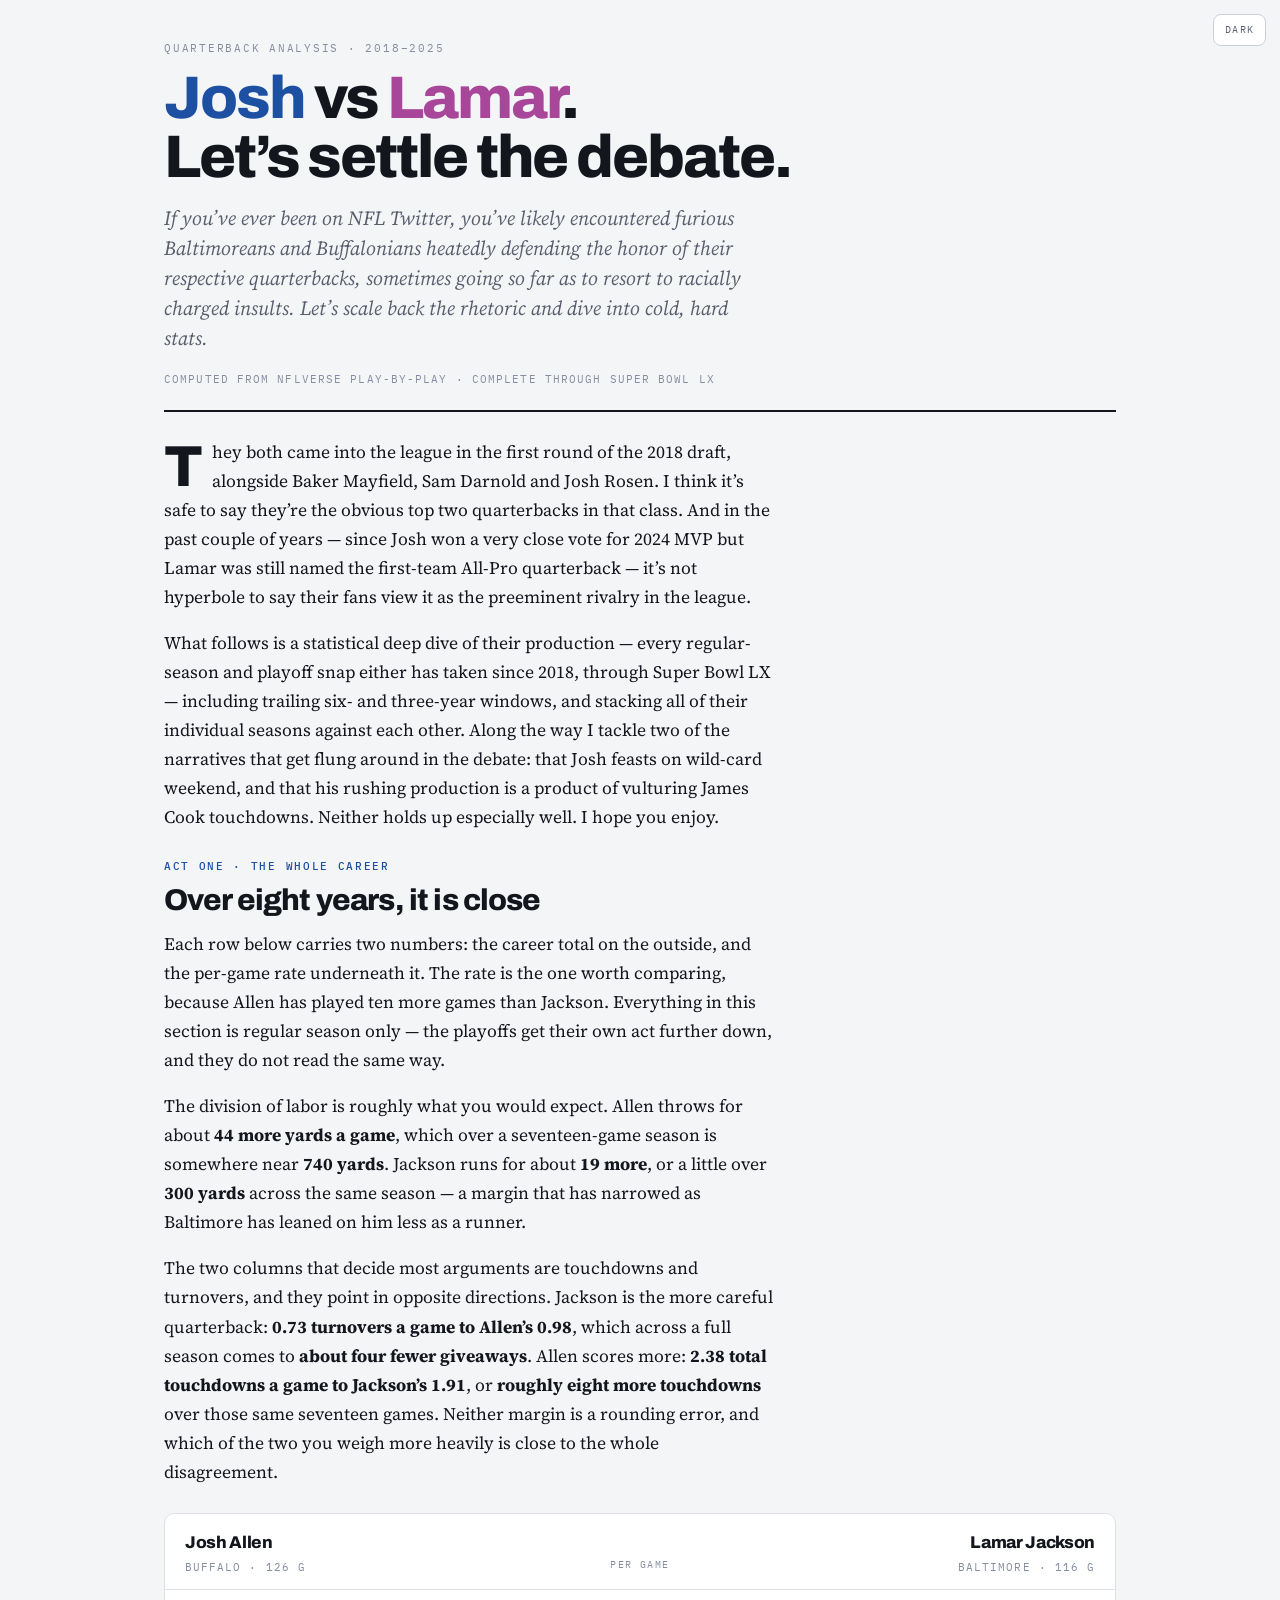
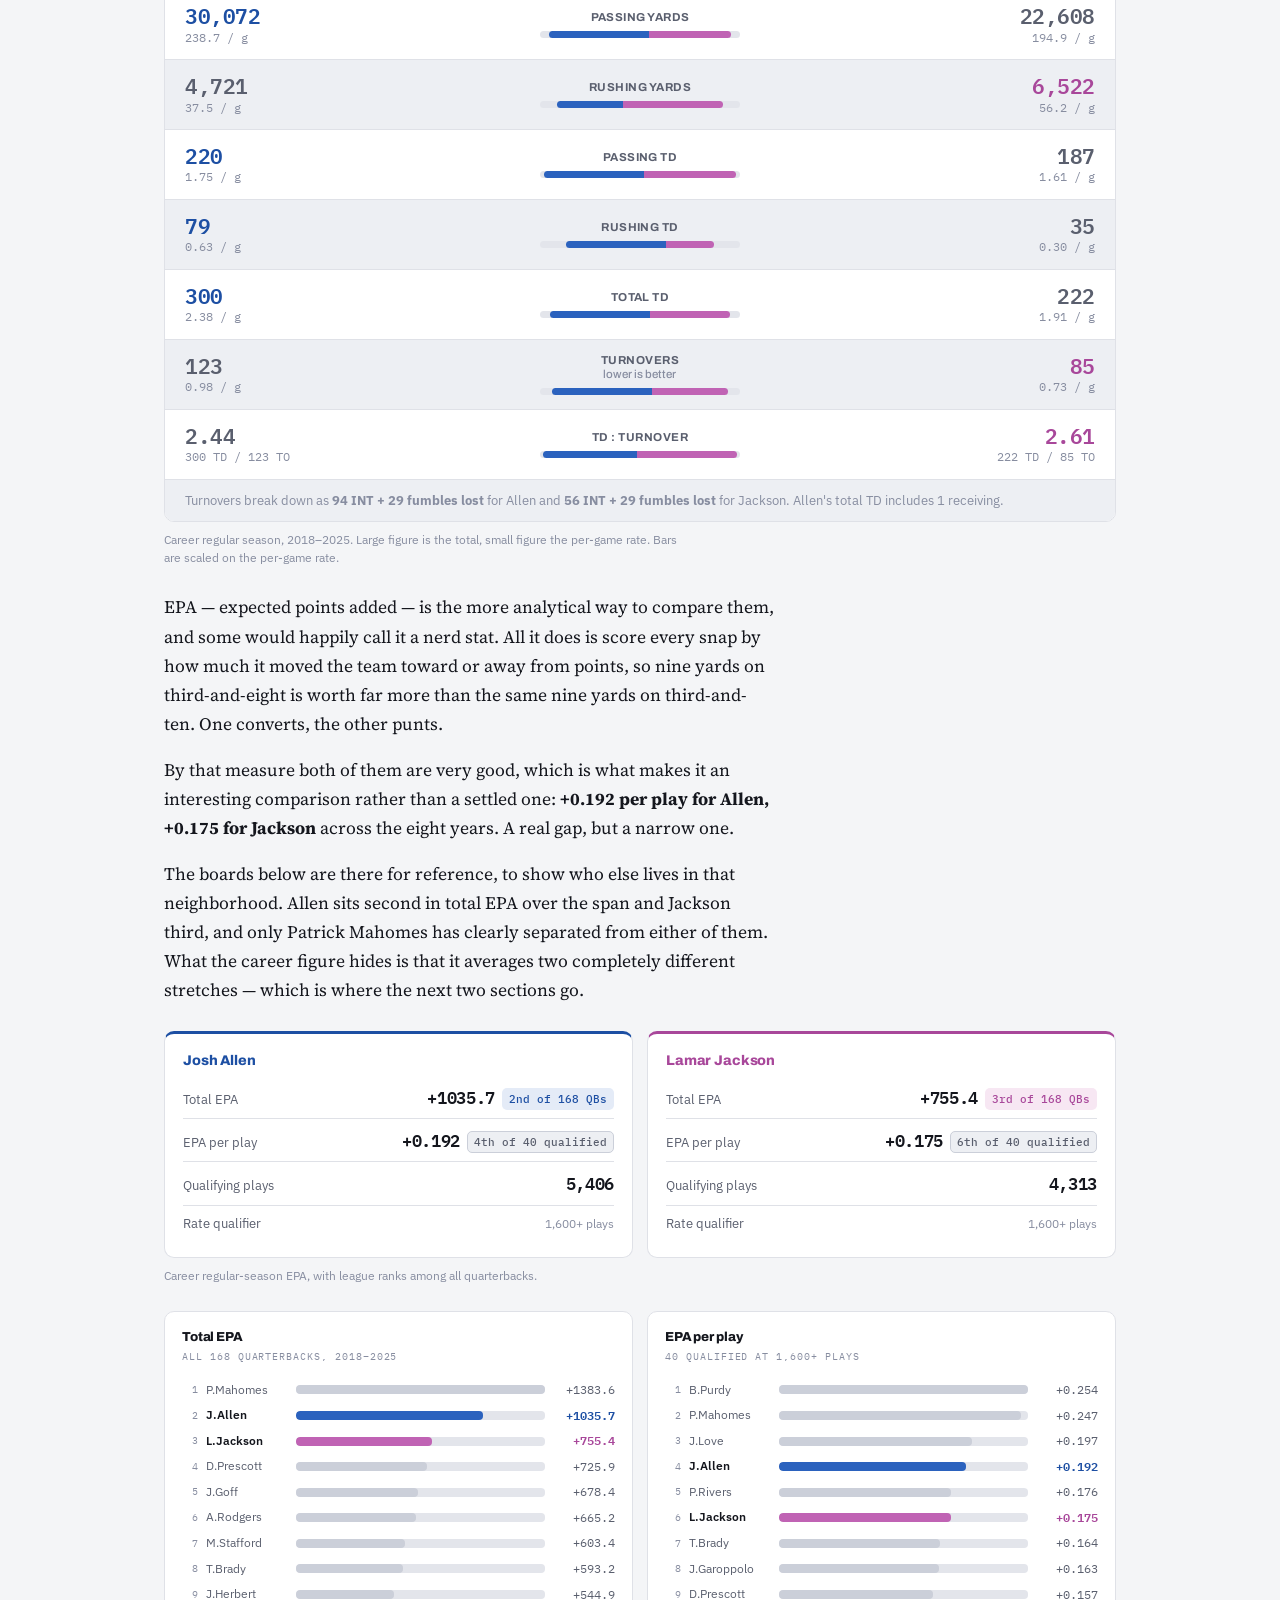
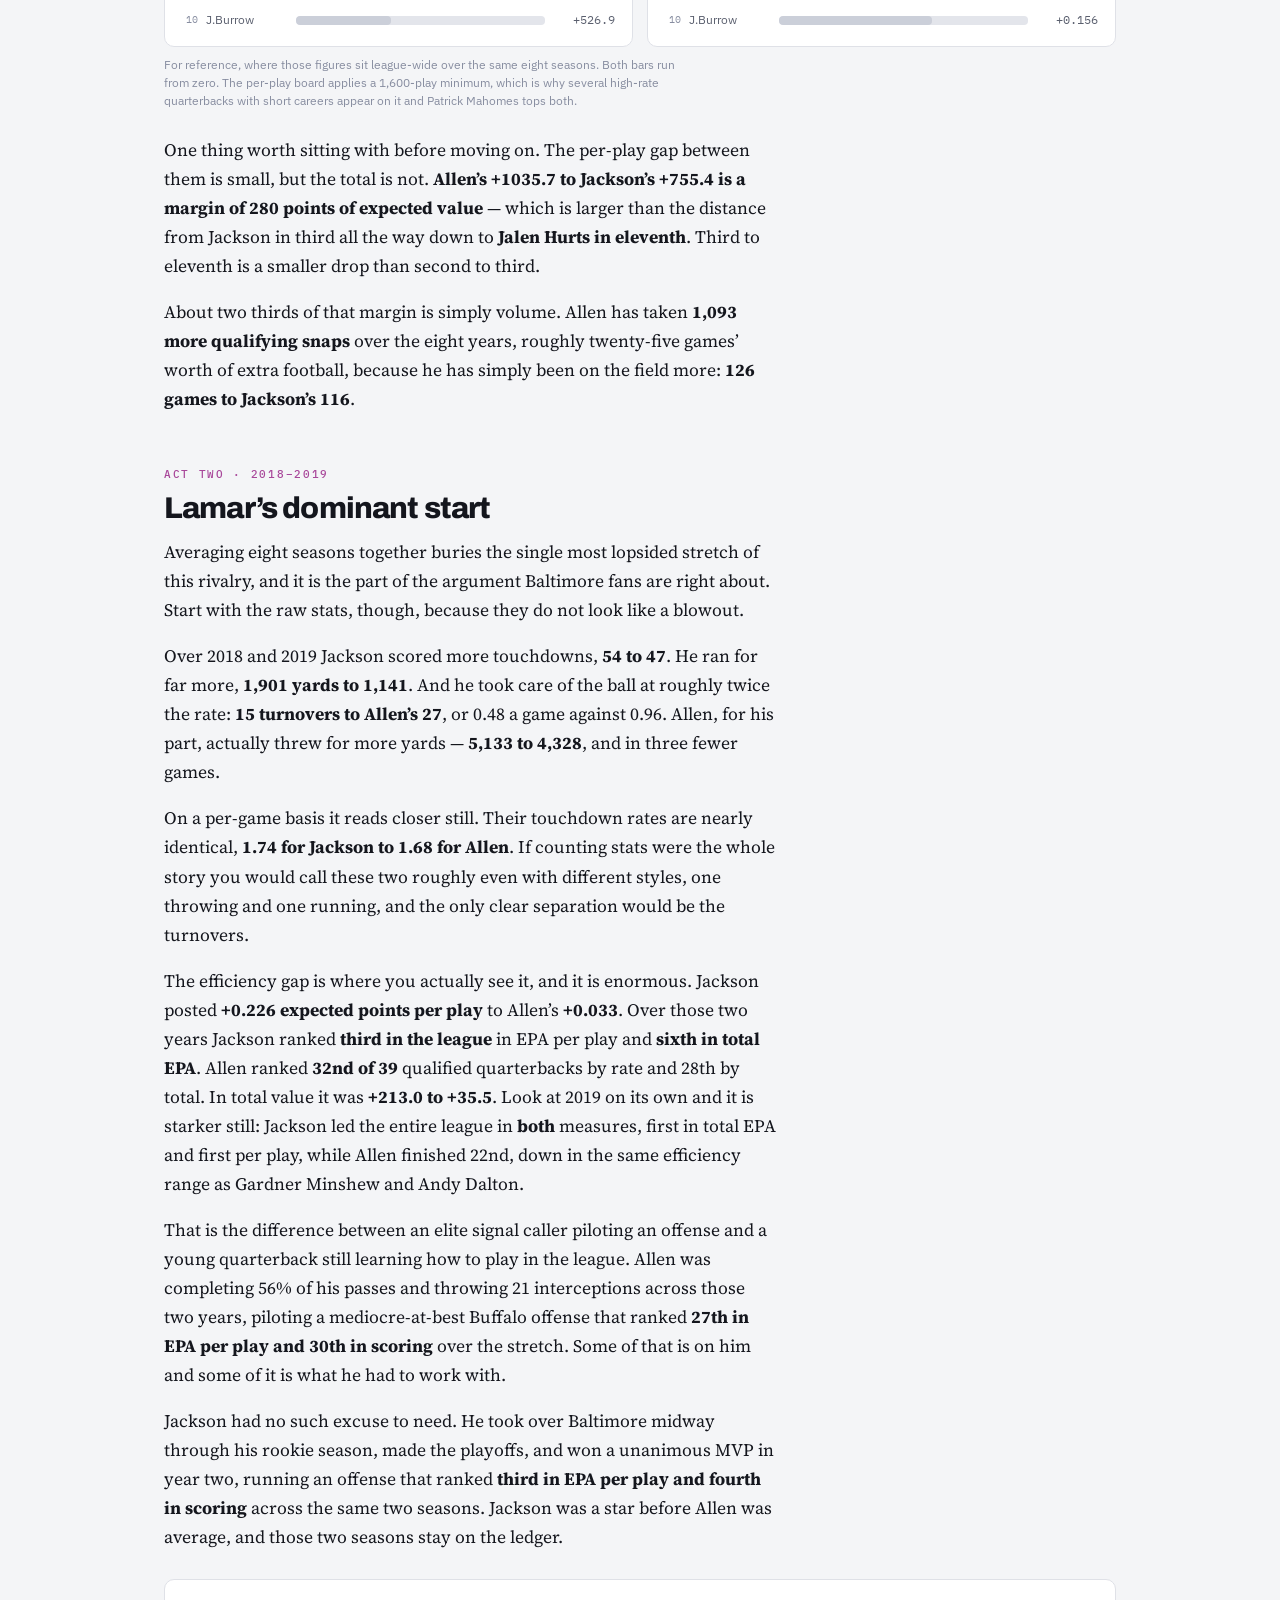
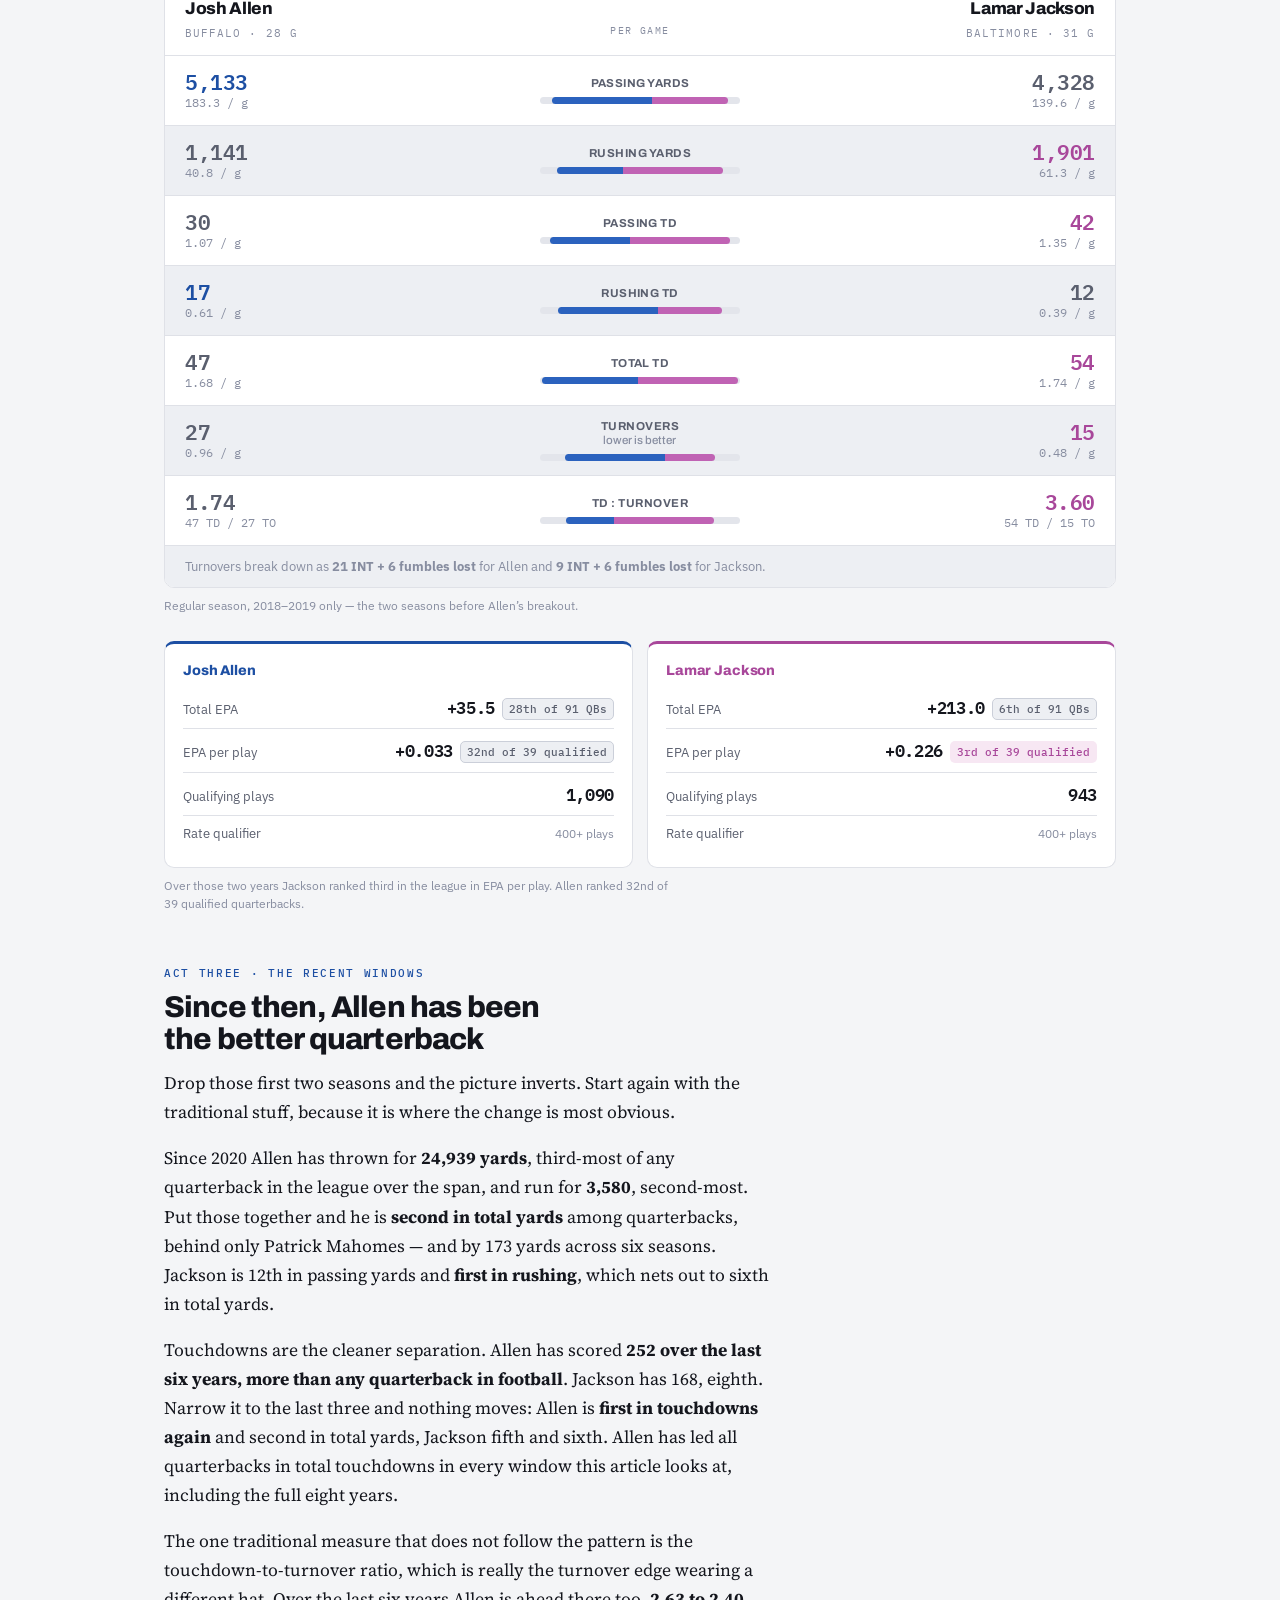
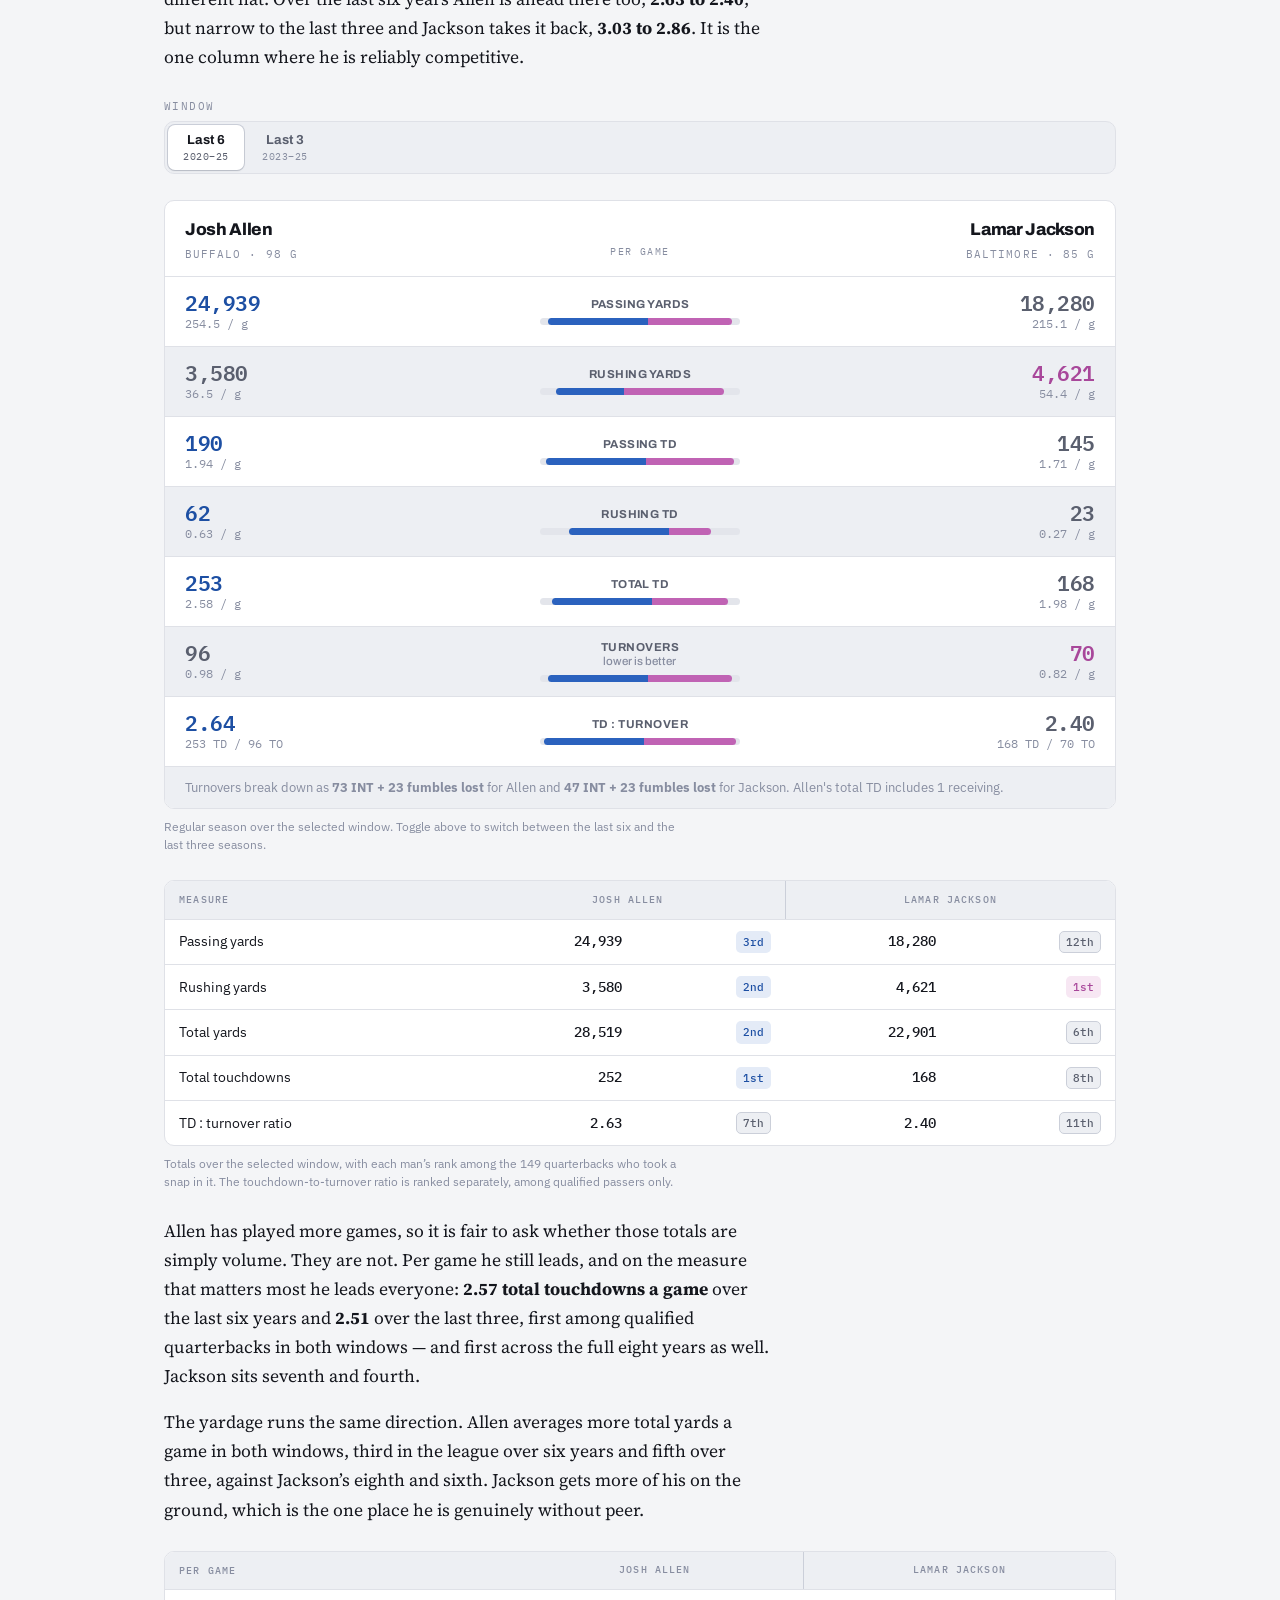
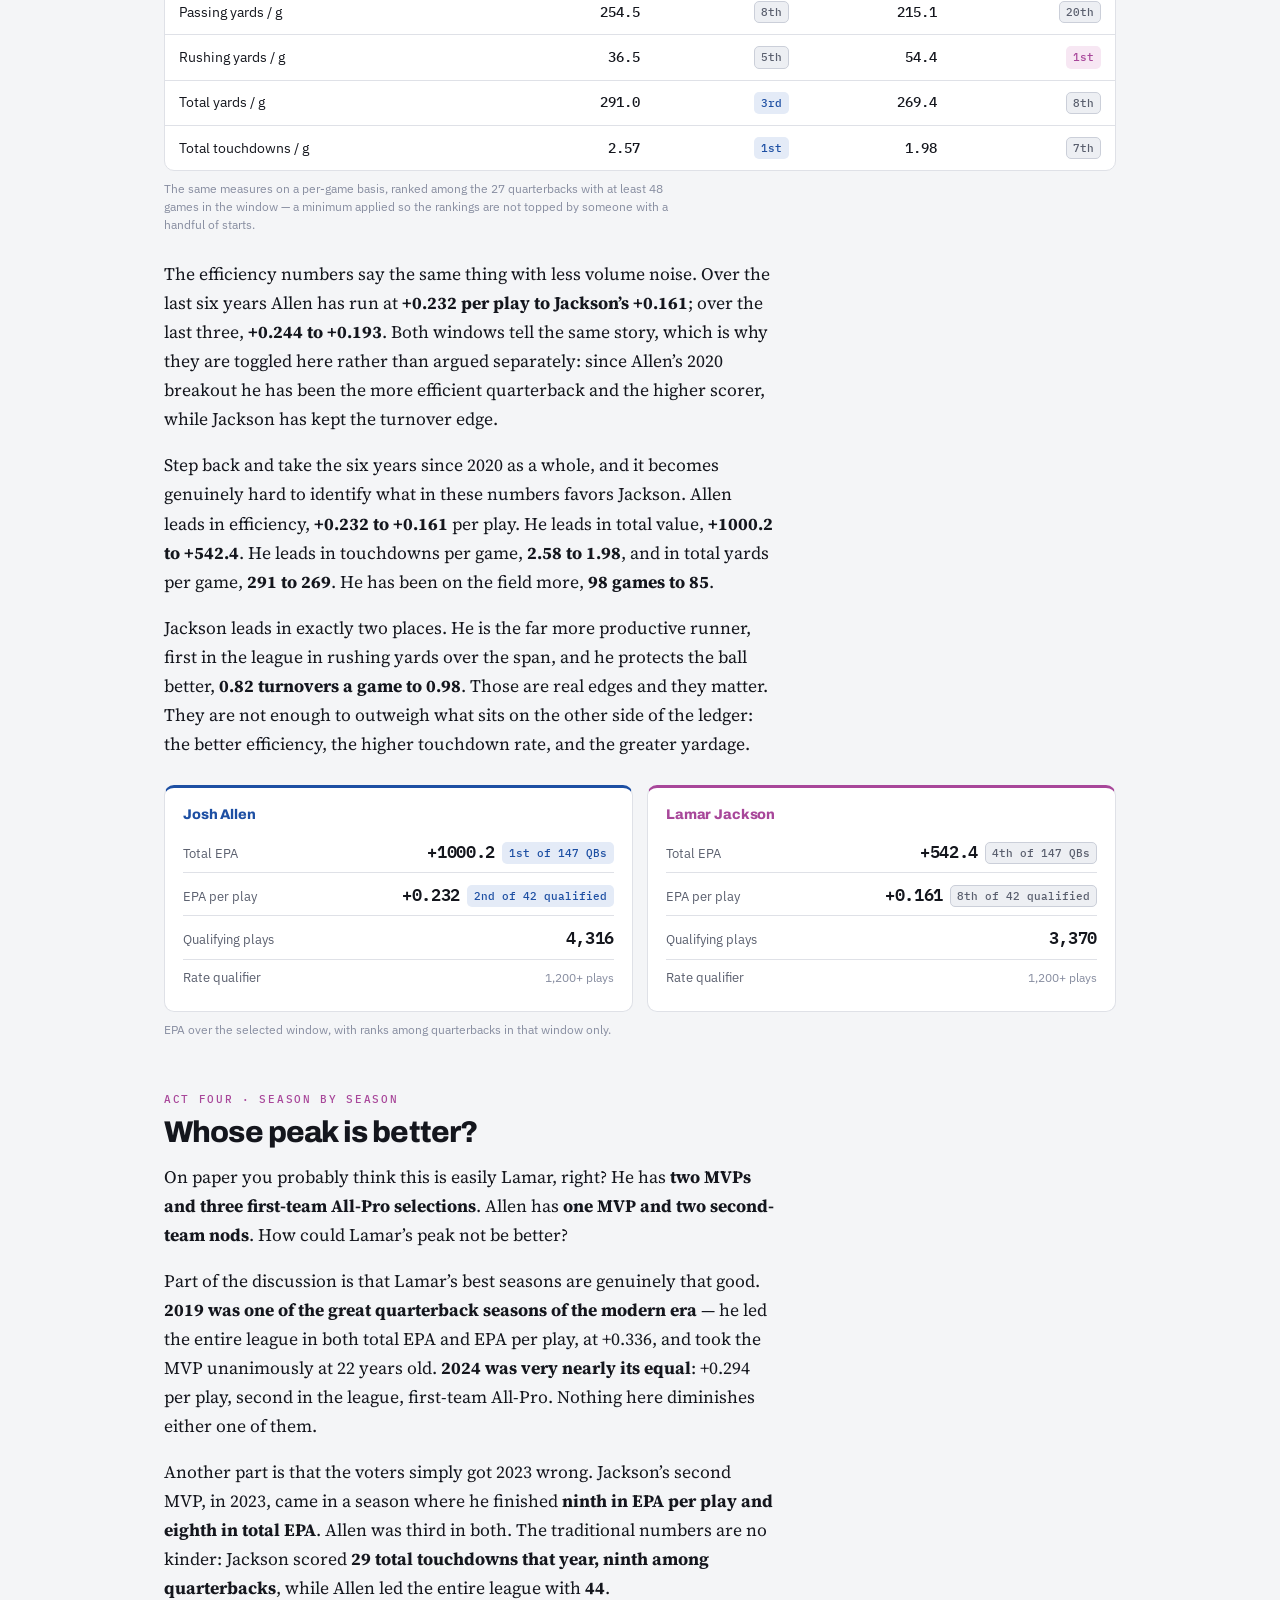
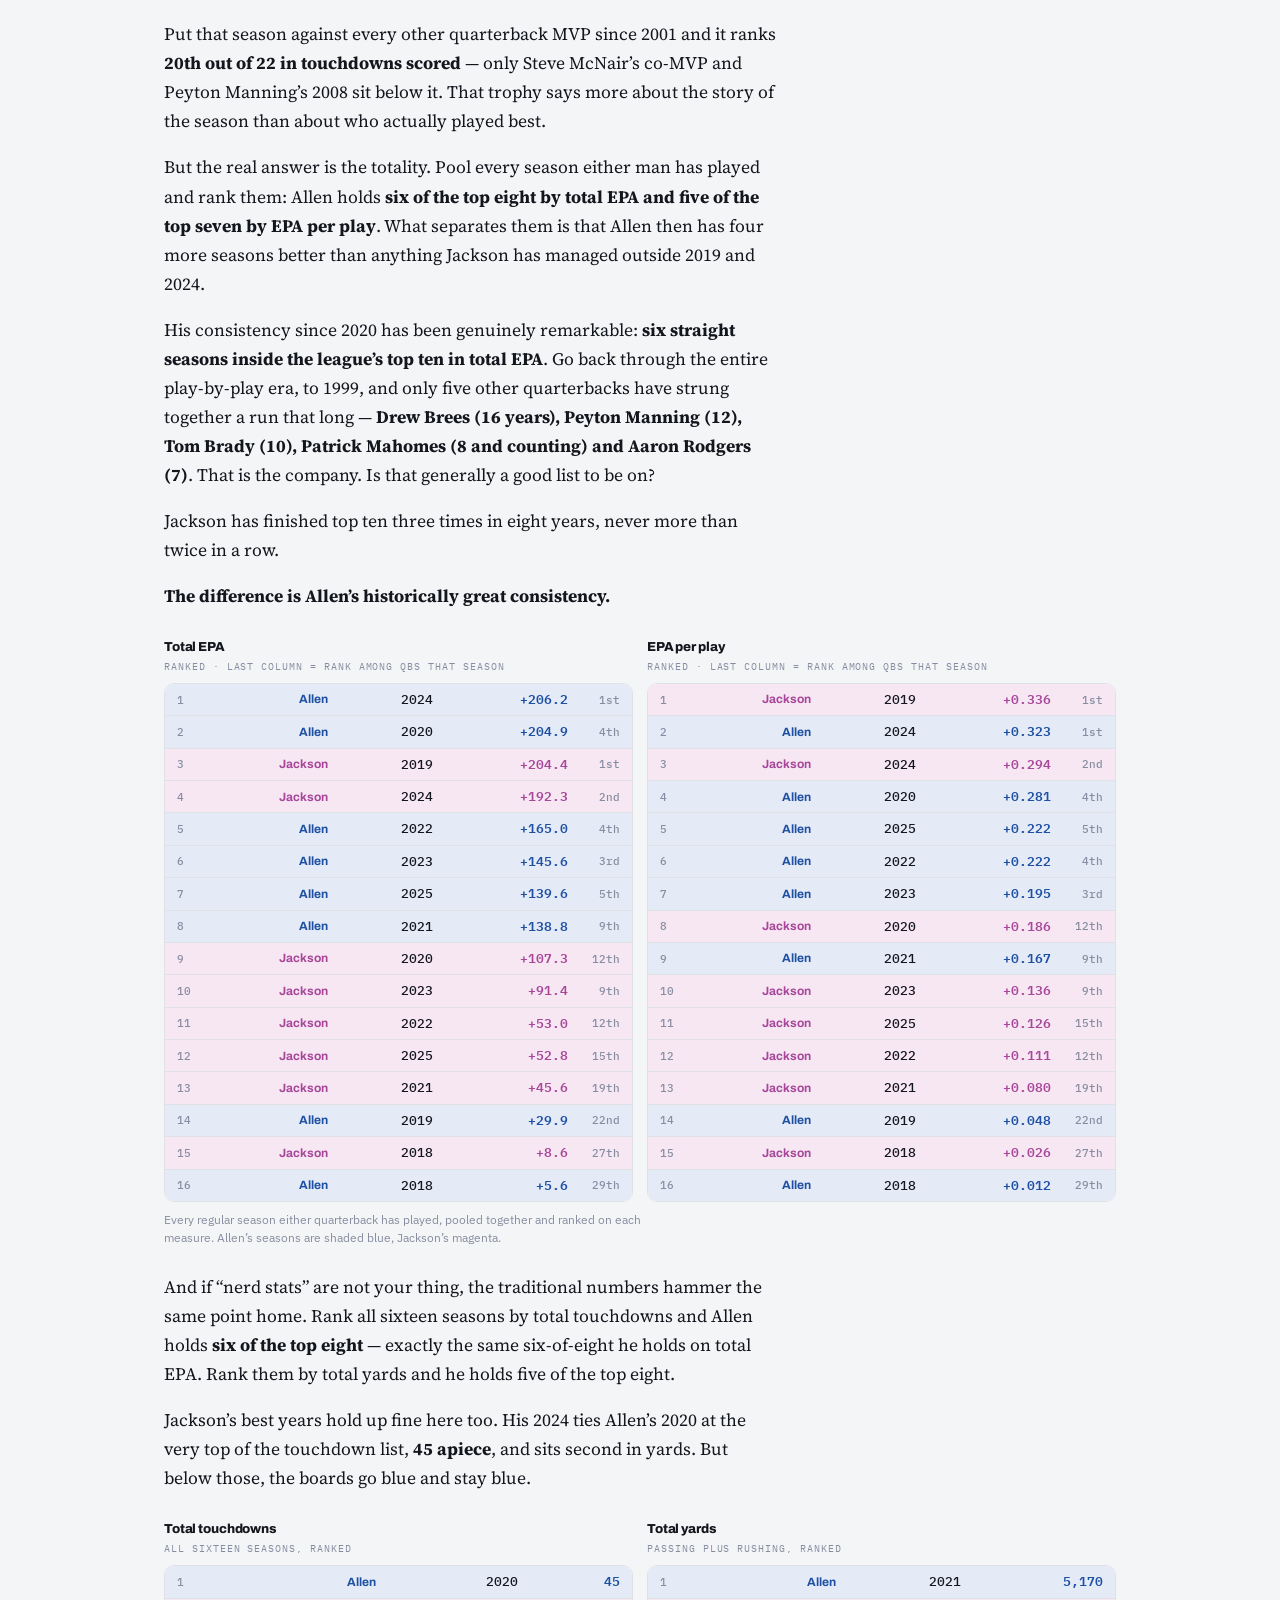
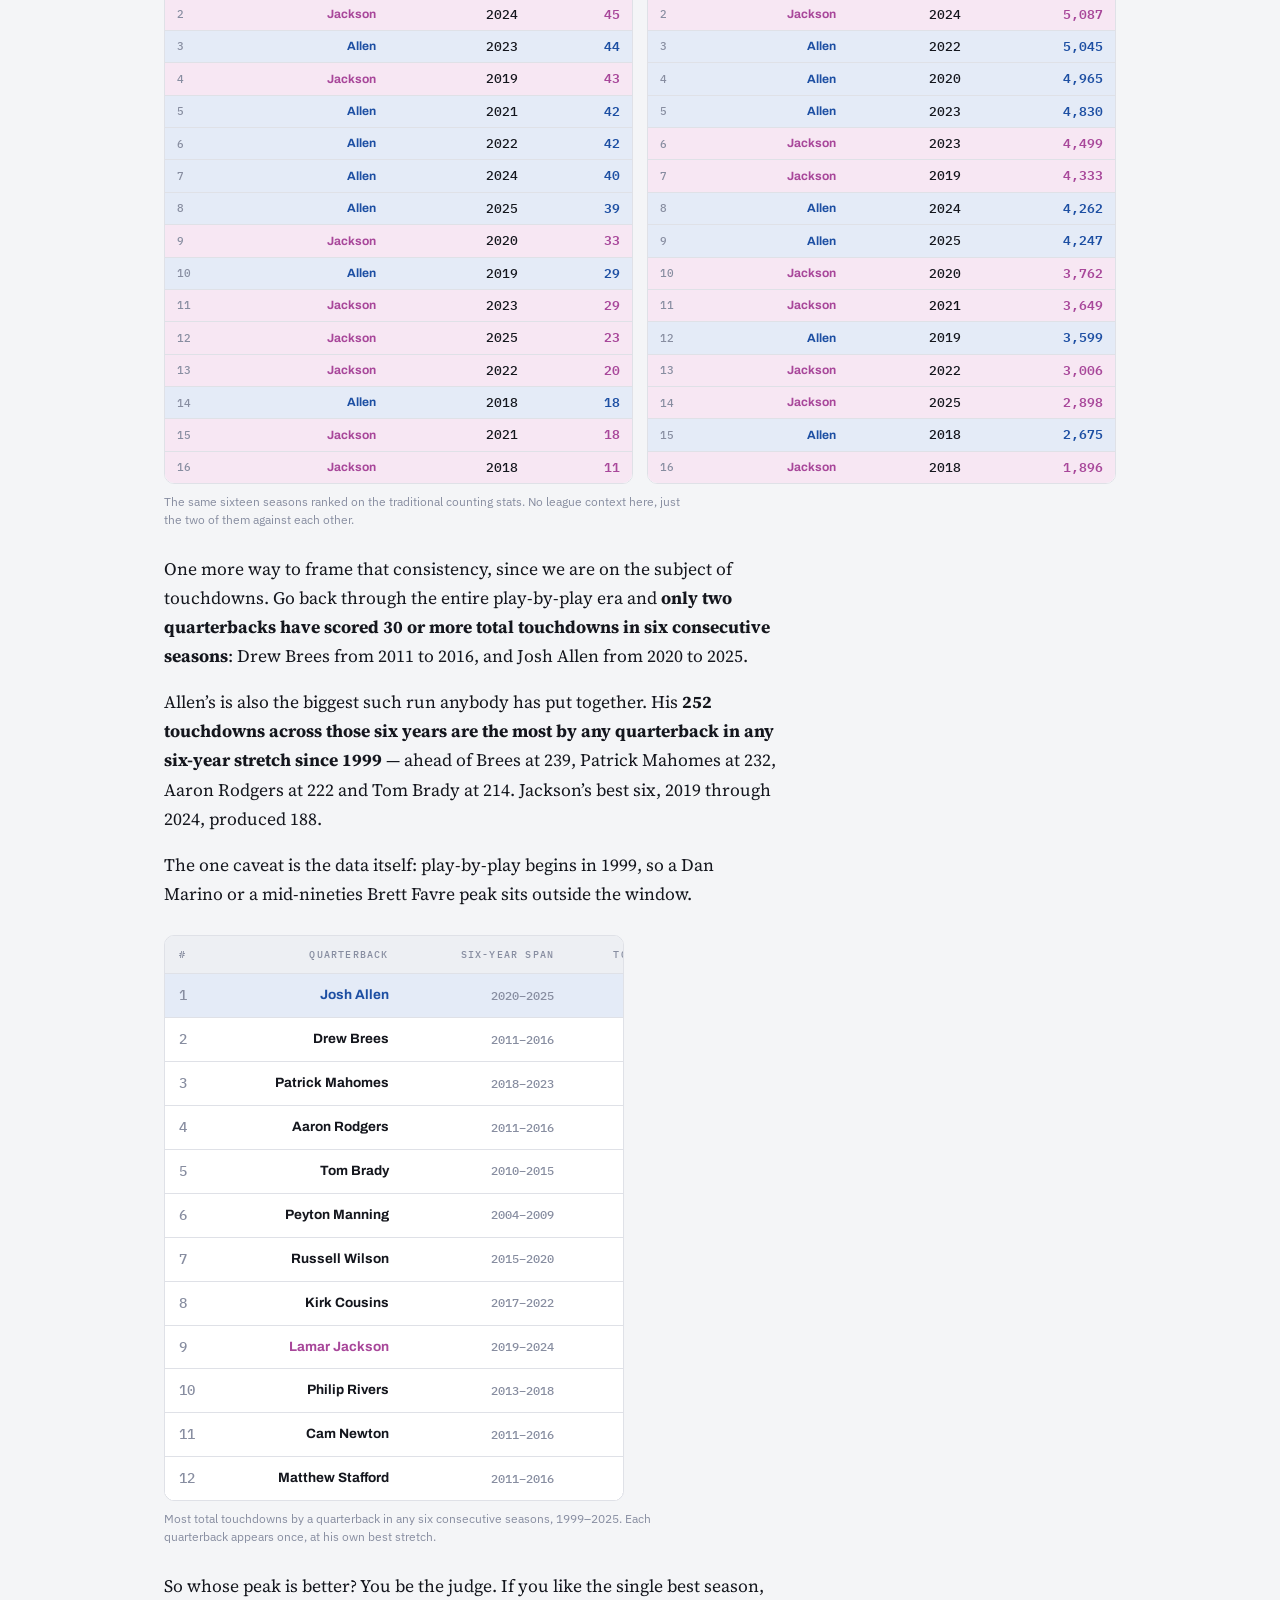
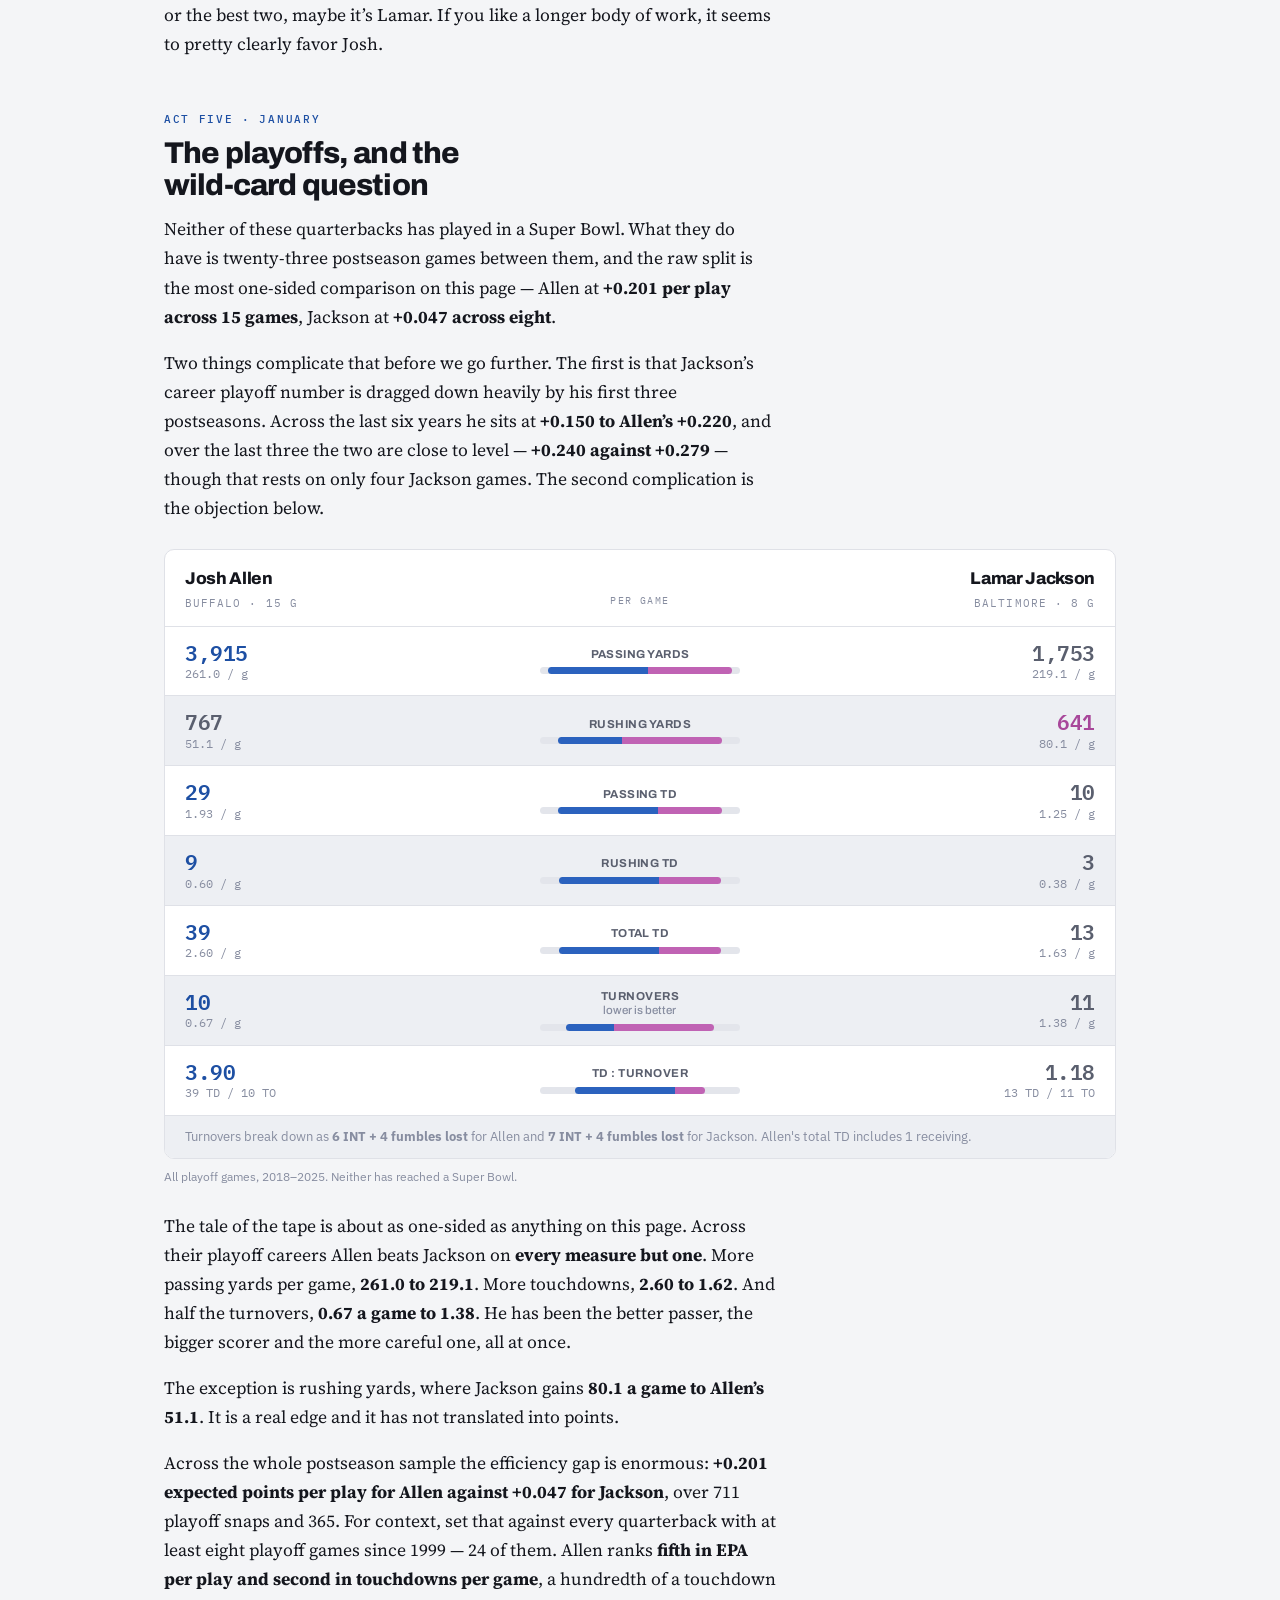
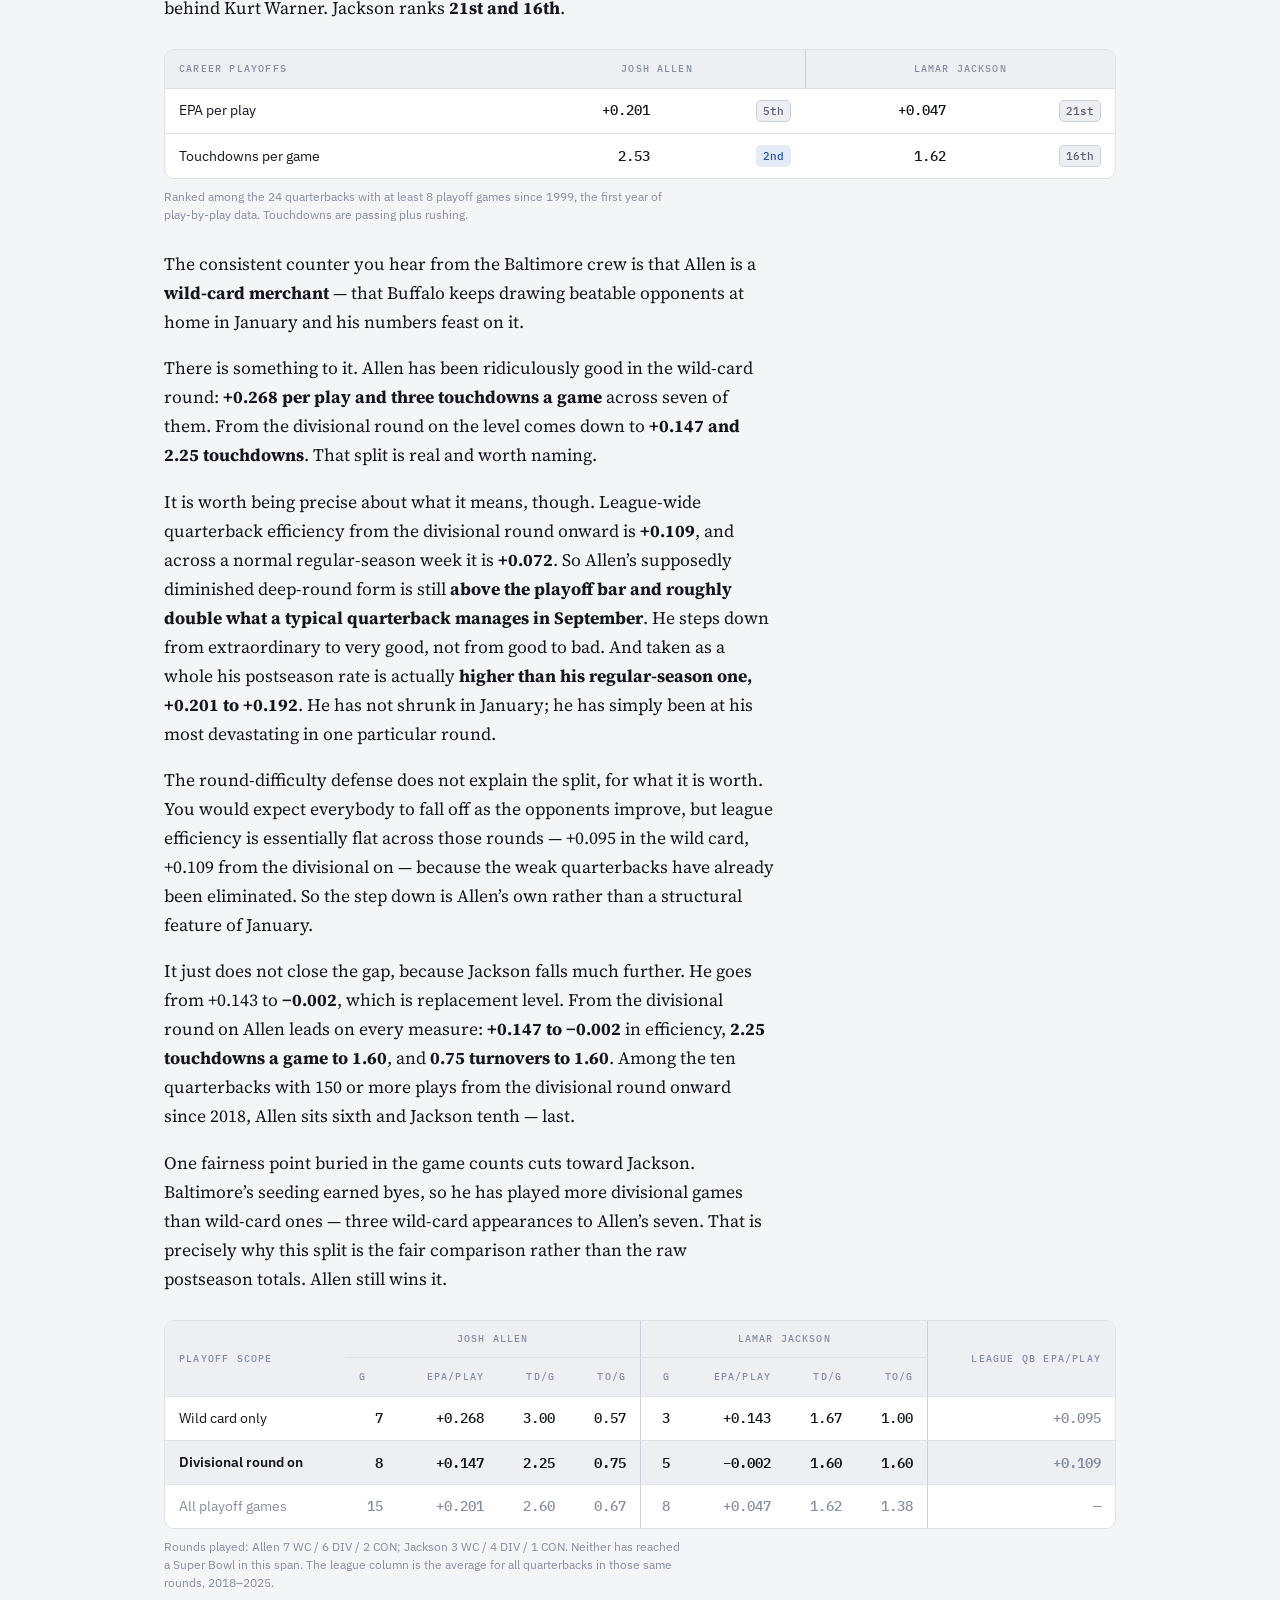
==== posts/allen-vs-jackson/index.html @ 7e76b978 "Launch site with first post: Josh vs Lamar Static blog served by GitHub Pages. Each post is a self-c" ====
<!doctype html>
<html lang="en">
<head>
<meta charset="utf-8">
<meta name="viewport" content="width=device-width, initial-scale=1">
<meta name="color-scheme" content="light dark">
<meta name="description" content="Josh Allen and Lamar Jackson compared across eight seasons of nflverse play-by-play, testing the wild-card, goal-line and vulturing objections.">
<title>Allen vs. Jackson</title>
<link rel="preconnect" href="https://fonts.googleapis.com">
<link rel="preconnect" href="https://fonts.gstatic.com" crossorigin>
<link rel="stylesheet" href="https://fonts.googleapis.com/css2?family=Archivo:wght@500;700;800&family=IBM+Plex+Mono:wght@400;500;600&family=IBM+Plex+Sans:wght@400;500;600&family=Source+Serif+4:ital,opsz,wght@0,8..60,400;0,8..60,600;1,8..60,400&display=swap">
<style>
*,*::before,*::after{box-sizing:border-box}
html{-webkit-text-size-adjust:100%}
body{margin:0}
h1,h2,h3,h4,h5,h6,p,figure,blockquote,dl,dd{margin:0}
ul[role="list"],ol[role="list"]{list-style:none;margin:0;padding:0}
img,picture,svg,video{display:block;max-width:100%}
button,input,select,textarea{font:inherit;color:inherit}
table{border-collapse:collapse}
</style>
<style>
:root{
  --ground:#F4F5F7; --surface:#FFFFFF; --surface-2:#EDEFF3;
  --ink:#14161D; --ink-2:#5A5F6E; --ink-3:#878DA0;
  --line:#DFE1E7; --line-2:#CBCFD9;
  --allen:#1D4FA3; --allen-fill:#2B62BE; --allen-wash:#E4EBF7;
  --lamar:#A8479A; --lamar-fill:#C063B4; --lamar-wash:#F7E7F3;
  --track:#E3E5EB;
  --cook:#A85E12; --cook-fill:#C9721B; --cook-wash:#FBEEDF;
  --good:#1E7A44; --good-wash:#E2F2E8;
  --warn:#9A6510; --warn-wash:#FAEEDB;
  --bad:#B23636;  --bad-wash:#FBE7E7;
  --r:10px;
}
@media (prefers-color-scheme:dark){ :root:not([data-theme="light"]){
  --ground:#101218; --surface:#171A22; --surface-2:#1E222C;
  --ink:#EDEEF2; --ink-2:#969CAC; --ink-3:#6E7486;
  --line:#262A35; --line-2:#333846;
  --allen:#6FA4EC; --allen-fill:#4C8AE0; --allen-wash:#16233A;
  --lamar:#D98BC8; --lamar-fill:#C264B0; --lamar-wash:#2E1B29;
  --track:#242833;
  --cook:#DFA05A; --cook-fill:#C07C28; --cook-wash:#2C2114;
  --good:#5FC98A; --good-wash:#15281D;
  --warn:#DFAA5A; --warn-wash:#2A2115;
  --bad:#E98080;  --bad-wash:#2C1A1A;
}}
:root[data-theme="dark"]{
  --ground:#101218; --surface:#171A22; --surface-2:#1E222C;
  --ink:#EDEEF2; --ink-2:#969CAC; --ink-3:#6E7486;
  --line:#262A35; --line-2:#333846;
  --allen:#6FA4EC; --allen-fill:#4C8AE0; --allen-wash:#16233A;
  --lamar:#D98BC8; --lamar-fill:#C264B0; --lamar-wash:#2E1B29;
  --track:#242833;
  --cook:#DFA05A; --cook-fill:#C07C28; --cook-wash:#2C2114;
  --good:#5FC98A; --good-wash:#15281D;
  --warn:#DFAA5A; --warn-wash:#2A2115;
  --bad:#E98080;  --bad-wash:#2C1A1A;
}
*{box-sizing:border-box}
body{margin:0;background:var(--ground);color:var(--ink);
  font-family:"IBM Plex Sans",system-ui,-apple-system,"Segoe UI",sans-serif;
  font-size:15px;line-height:1.55;-webkit-font-smoothing:antialiased}
.wrap{max-width:1000px;margin:0 auto;padding:40px 24px 72px}
h1,h2,h3{font-family:Archivo,"Helvetica Neue",Arial,sans-serif;text-wrap:balance;margin:0}

header{border-bottom:2px solid var(--ink);padding-bottom:22px;margin-bottom:26px}
.eyebrow{font-family:"IBM Plex Mono",monospace;font-size:11px;letter-spacing:.16em;
  text-transform:uppercase;color:var(--ink-3);margin-bottom:12px}
h1{font-size:clamp(34px,6.4vw,60px);font-weight:800;letter-spacing:-.035em;line-height:.98}
h1 .a{color:var(--allen)} h1 .l{color:var(--lamar)}
h1 .vs{color:var(--ink-3);font-weight:500;font-size:.5em;letter-spacing:-.01em;
  display:inline-block;padding:0 .22em;vertical-align:.16em}
.sub{color:var(--ink-2);margin-top:12px;max-width:66ch;font-size:14.5px}

.controls{display:flex;flex-wrap:wrap;gap:22px;align-items:flex-end;margin:24px 0 30px;
  position:sticky;top:0;z-index:20;background:var(--ground);
  padding:12px 0 12px;border-bottom:1px solid var(--line)}
.controls::before{content:"";position:absolute;inset:0 -24px;background:var(--ground);z-index:-1;
  border-bottom:1px solid var(--line)}
@media (max-width:720px){.controls{position:static}}
.ctl{display:flex;flex-direction:column;gap:7px}
.ctl > span{font-family:"IBM Plex Mono",monospace;font-size:10.5px;letter-spacing:.14em;
  text-transform:uppercase;color:var(--ink-3)}
.seg{display:flex;background:var(--surface-2);border:1px solid var(--line);border-radius:var(--r);padding:3px;gap:3px}
.seg button{appearance:none;border:0;background:transparent;color:var(--ink-2);cursor:pointer;
  font-family:Archivo,sans-serif;font-weight:700;font-size:13px;
  padding:7px 15px;border-radius:7px;transition:background .15s,color .15s;line-height:1.25;text-align:center}
.seg button small{display:block;font-family:"IBM Plex Mono",monospace;font-weight:400;
  font-size:9.5px;letter-spacing:.06em;color:var(--ink-3);margin-top:2px}
.seg button:hover{color:var(--ink)}
.seg button[aria-pressed="true"]{background:var(--surface);color:var(--ink);
  box-shadow:0 1px 2px rgba(0,0,0,.10),0 0 0 1px var(--line-2)}
.seg button[aria-pressed="true"] small{color:var(--ink-2)}
.seg button:focus-visible{outline:2px solid var(--allen);outline-offset:2px}

.tape{background:var(--surface);border:1px solid var(--line);border-radius:var(--r);overflow:hidden}
.tape-head{display:grid;grid-template-columns:1fr 200px 1fr;align-items:end;gap:8px;
  padding:16px 20px 14px;border-bottom:1px solid var(--line)}
.tape-head .who{font-family:Archivo,sans-serif;font-weight:800;font-size:17px;letter-spacing:-.02em}
.tape-head .who small{display:block;font-family:"IBM Plex Mono",monospace;font-weight:400;
  font-size:10.5px;letter-spacing:.1em;color:var(--ink-3);margin-top:3px;text-transform:uppercase}
.tape-head .r{text-align:right}
.tape-head .mid{text-align:center;font-family:"IBM Plex Mono",monospace;font-size:10px;
  letter-spacing:.14em;text-transform:uppercase;color:var(--ink-3);padding-bottom:3px}
.row{display:grid;grid-template-columns:1fr 200px 1fr;align-items:center;gap:8px;
  padding:13px 20px;border-bottom:1px solid var(--line)}
.row:last-child{border-bottom:0}
.row:nth-child(even){background:var(--surface-2)}
.val{display:flex;flex-direction:column;gap:1px}
.val.r{align-items:flex-end}
.val b{font-family:"IBM Plex Mono",monospace;font-variant-numeric:tabular-nums;
  font-weight:600;font-size:21px;letter-spacing:-.02em;color:var(--ink-2);line-height:1.15}
.val i{font-family:"IBM Plex Mono",monospace;font-variant-numeric:tabular-nums;font-style:normal;
  font-size:11.5px;color:var(--ink-3)}
.row.lead-a .val:not(.r) b{color:var(--allen)}
.row.lead-l .val.r b{color:var(--lamar)}
.mid{display:flex;flex-direction:column;align-items:center;gap:6px}
.mid .lbl{font-family:Archivo,sans-serif;font-weight:700;font-size:11.5px;letter-spacing:.04em;
  text-transform:uppercase;color:var(--ink-2);text-align:center;line-height:1.2}
.mid .lbl em{font-style:normal;color:var(--ink-3);font-weight:500;text-transform:none;letter-spacing:0}
.bar{width:100%;height:7px;display:flex;justify-content:center;background:var(--track);border-radius:4px;overflow:hidden}
.bar div{height:100%}
.bar .ba{background:var(--allen-fill);margin-left:auto;border-radius:4px 0 0 4px}
.bar .bl{background:var(--lamar-fill);margin-right:auto;border-radius:0 4px 4px 0}
.note-row{padding:11px 20px;font-size:12.5px;color:var(--ink-3);background:var(--surface-2);
  border-top:1px solid var(--line)}

.sec{margin-top:38px}
.sec > h2{font-size:15px;font-weight:800;letter-spacing:.02em;text-transform:uppercase;
  display:flex;align-items:center;gap:12px;margin-bottom:4px}
.sec > h2::after{content:"";flex:1;height:1px;background:var(--line-2)}
.sec > p.deck{color:var(--ink-2);font-size:13.5px;margin:0 0 14px;max-width:72ch}

.cards{display:grid;grid-template-columns:repeat(2,1fr);gap:14px}
.card{background:var(--surface);border:1px solid var(--line);border-radius:var(--r);padding:16px 18px}
.card.a{border-top:3px solid var(--allen)} .card.l{border-top:3px solid var(--lamar)}
.card h3{font-size:14px;font-weight:800;letter-spacing:-.01em;margin-bottom:12px}
.card.a h3{color:var(--allen)} .card.l h3{color:var(--lamar)}
.kv{display:flex;justify-content:space-between;align-items:baseline;gap:12px;
  padding:8px 0;border-top:1px solid var(--line)}
.kv:first-of-type{border-top:0;padding-top:0}
.kv .k{font-size:12.5px;color:var(--ink-2)}
.kv .v{text-align:right;white-space:nowrap}
.kv .v b{font-family:"IBM Plex Mono",monospace;font-variant-numeric:tabular-nums;
  font-weight:600;font-size:17px;letter-spacing:-.02em}
.rank{display:inline-block;font-family:"IBM Plex Mono",monospace;font-size:10.5px;font-weight:500;
  padding:2px 6px;border-radius:5px;margin-left:7px;
  background:var(--surface-2);color:var(--ink-2);border:1px solid var(--line-2);vertical-align:1px}
.card.a .rank.top.a{background:var(--allen-wash);color:var(--allen);border-color:transparent}
.rank.top.l{background:var(--lamar-wash);color:var(--lamar);border-color:transparent}
.card.l .rank.top{background:var(--lamar-wash);color:var(--lamar);border-color:transparent}

.tblwrap{overflow-x:auto;background:var(--surface);border:1px solid var(--line);border-radius:var(--r)}
table{border-collapse:collapse;width:100%;min-width:520px}
th,td{text-align:right;padding:11px 14px;border-bottom:1px solid var(--line);font-size:13.5px}
th:first-child,td:first-child{text-align:left}
thead th{font-family:"IBM Plex Mono",monospace;font-size:10px;letter-spacing:.12em;
  text-transform:uppercase;color:var(--ink-3);font-weight:500;background:var(--surface-2)}
tbody tr:last-child td{border-bottom:0}
td.team{font-family:Archivo,sans-serif;font-weight:700;font-size:13.5px}
td.team.a{color:var(--allen)} td.team.l{color:var(--lamar)}
td.n{font-family:"IBM Plex Mono",monospace;font-variant-numeric:tabular-nums;font-weight:500}
td .rank{margin-left:6px}
.scope{font-size:11.5px;color:var(--ink-3)}

/* ---- verdict chips ---- */
.chip{display:inline-block;font-family:"IBM Plex Mono",monospace;font-size:10px;font-weight:500;
  letter-spacing:.09em;text-transform:uppercase;padding:3px 8px;border-radius:5px;white-space:nowrap}
.chip.good{background:var(--good-wash);color:var(--good)}
.chip.partly{background:var(--warn-wash);color:var(--warn)}
.chip.bad{background:var(--bad-wash);color:var(--bad)}

/* ---- audit table ---- */
#auditTable td:first-child{max-width:280px}
#auditTable td.n{color:var(--ink-2)}
#auditTable tr.bad td.n:last-of-type{color:var(--ink);font-weight:600}

/* ---- report review ---- */
.report-id{background:var(--surface-2);border:1px solid var(--line);border-left:3px solid var(--ink-3);
  border-radius:var(--r);padding:13px 16px;margin-bottom:18px}
.report-id b{font-family:Archivo,sans-serif;font-size:14.5px;font-weight:700;letter-spacing:-.01em;display:block}
.report-id span{font-size:12px;color:var(--ink-3);font-family:"IBM Plex Mono",monospace}
.revs{display:flex;flex-direction:column;gap:14px}
.rev{background:var(--surface);border:1px solid var(--line);border-radius:var(--r);overflow:hidden}
.rev-head{display:flex;justify-content:space-between;align-items:flex-start;gap:14px;
  padding:14px 18px;border-bottom:1px solid var(--line)}
.rev-head h3{font-size:15px;font-weight:800;letter-spacing:-.015em;line-height:1.25}
.rev.good .rev-head{border-left:3px solid var(--good)}
.rev.partly .rev-head{border-left:3px solid var(--warn)}
.rev.bad .rev-head{border-left:3px solid var(--bad)}
.rev blockquote{margin:0;padding:15px 18px 14px 20px;border-left:3px solid var(--line-2);
  background:var(--surface-2);color:var(--ink-2);font-size:13.5px}
.rev blockquote p{margin:0 0 9px;max-width:74ch}
.rev blockquote p:last-child{margin-bottom:0}
.rev blockquote strong{color:var(--ink);font-weight:600}
.check{padding:14px 18px}
.ck-label{display:block;font-family:"IBM Plex Mono",monospace;font-size:10px;letter-spacing:.13em;
  text-transform:uppercase;color:var(--ink-3);margin-bottom:6px}
.check p{margin:0;font-size:13.5px;max-width:74ch}
.check b{font-family:"IBM Plex Mono",monospace;font-variant-numeric:tabular-nums;
  font-weight:600;font-size:13px;color:var(--ink)}

.method{margin-top:38px;border-top:1px solid var(--line-2);padding-top:18px;
  color:var(--ink-2);font-size:12.5px;line-height:1.65}
.method h2{font-size:11px;letter-spacing:.14em;text-transform:uppercase;color:var(--ink-3);
  font-family:"IBM Plex Mono",monospace;font-weight:500;margin-bottom:9px}
.method p{margin:0 0 8px;max-width:78ch}
.method code{font-family:"IBM Plex Mono",monospace;font-size:11.5px;
  background:var(--surface-2);padding:1px 5px;border-radius:4px}

@media (max-width:720px){
  .tape-head,.row{grid-template-columns:1fr 120px 1fr;padding-left:14px;padding-right:14px;gap:6px}
  .val b{font-size:17px} .mid .lbl{font-size:10px}
  .cards{grid-template-columns:1fr}
  .wrap{padding:28px 16px 56px}
  .rev-head{flex-direction:column;gap:8px}
}
@media (prefers-reduced-motion:reduce){*{transition:none!important}}

/* ---------- pooled season tables ---------- */
.szn-grid{display:grid;grid-template-columns:1fr 1fr;gap:14px}
.szn-grid h4{font-family:Archivo,sans-serif;font-size:13px;font-weight:800;letter-spacing:-.01em;
  margin:0 0 8px;color:var(--ink)}
.szn-grid h4 small{display:block;font-family:"IBM Plex Mono",monospace;font-size:9.5px;font-weight:400;
  letter-spacing:.1em;text-transform:uppercase;color:var(--ink-3);margin-top:3px}
.szn-grid table{min-width:0}
.szn-grid td{padding:6px 12px;font-size:12.5px}
.szn-grid td.rk{color:var(--ink-3);width:26px;font-family:"IBM Plex Mono",monospace;font-size:10.5px}
.szn-grid td.team{font-family:Archivo,sans-serif;font-weight:700;font-size:12px}
.szn-grid td.v{font-weight:600}
.szn-grid td.lg{color:var(--ink-3);font-family:"IBM Plex Mono",monospace;font-size:10.5px;width:38px}
.szn-grid tr.a td.v{color:var(--allen)} .szn-grid tr.l td.v{color:var(--lamar)}
.szn-grid tr.a{background:var(--allen-wash)} .szn-grid tr.l{background:var(--lamar-wash)}
@media (max-width:720px){.szn-grid{grid-template-columns:1fr}}

/* ---------- reference leaderboards ---------- */
.ld-grid{display:grid;grid-template-columns:1fr 1fr;gap:14px}
.ld-panel{background:var(--surface);border:1px solid var(--line);border-radius:var(--r);padding:15px 17px 13px}
.ld-panel h4{font-family:Archivo,sans-serif;font-size:13px;font-weight:800;letter-spacing:-.01em;
  margin:0 0 12px;color:var(--ink)}
.ld-panel h4 small{display:block;font-family:"IBM Plex Mono",monospace;font-size:9.5px;font-weight:400;
  letter-spacing:.1em;text-transform:uppercase;color:var(--ink-3);margin-top:3px}
.ld-row{display:grid;grid-template-columns:16px 82px minmax(0,1fr) 62px;gap:8px;align-items:center;padding:3.5px 0}
.ld-rk{font-family:"IBM Plex Mono",monospace;font-size:10px;color:var(--ink-3);text-align:right}
.ld-nm{font-size:12px;color:var(--ink-2);white-space:nowrap;overflow:hidden;text-overflow:ellipsis;min-width:0}
.ld-row.a .ld-nm,.ld-row.l .ld-nm{font-weight:600;color:var(--ink)}
.ld-track{display:block;width:100%;min-width:0;height:9px;background:var(--track);border-radius:4px;overflow:hidden}
.ld-bar{display:block;height:100%;border-radius:4px}
.ld-bar.n{background:var(--line-2)} .ld-bar.a{background:var(--allen-fill)} .ld-bar.l{background:var(--lamar-fill)}
.ld-v{font-family:"IBM Plex Mono",monospace;font-variant-numeric:tabular-nums;font-size:11.5px;
  text-align:right;color:var(--ink-2)}
.ld-row.a .ld-v{color:var(--allen);font-weight:600}
.ld-row.l .ld-v{color:var(--lamar);font-weight:600}
@media (max-width:720px){.ld-grid{grid-template-columns:1fr}.ld-row{grid-template-columns:16px 76px minmax(0,1fr) 56px}}

/* ---------- article ---------- */
.prose{font-family:"Source Serif 4",Georgia,serif;font-size:17.5px;line-height:1.66;color:var(--ink);
  max-width:68ch;margin:0 0 26px}
.prose p{margin:0 0 17px}
.prose p:last-child{margin-bottom:0}
.prose em{font-style:italic}
.prose .drop::first-letter{float:left;font-family:Archivo,sans-serif;font-weight:800;font-size:3.3em;
  line-height:.82;padding:5px 9px 0 0;color:var(--ink)}
.standfirst{font-family:"Source Serif 4",Georgia,serif;font-size:20px;line-height:1.5;
  color:var(--ink-2);max-width:60ch;margin:16px 0 0;font-style:italic}
.byline{font-family:"IBM Plex Mono",monospace;font-size:11px;letter-spacing:.1em;color:var(--ink-3);
  margin-top:18px;text-transform:uppercase}
h2.art{font-size:clamp(23px,3.2vw,30px);font-weight:800;letter-spacing:-.028em;line-height:1.08;
  margin:0 0 14px;max-width:22ch}
.art-sec{margin-top:52px;padding-top:0}
.art-sec > .kicker{font-family:"IBM Plex Mono",monospace;font-size:10.5px;letter-spacing:.16em;
  text-transform:uppercase;color:var(--allen);margin-bottom:9px;font-weight:500}
.art-sec.rv > .kicker{color:var(--lamar)}
figure{margin:26px 0}
figcaption{font-family:"IBM Plex Sans",sans-serif;font-size:12px;color:var(--ink-3);
  margin-top:9px;max-width:74ch;line-height:1.5}

/* round + season tables */
th.grp{text-align:center;font-size:9.5px}
td.sep,th.sep{border-left:1px solid var(--line-2)}
td.lgc,th.lgc{color:var(--ink-3);border-left:1px solid var(--line-2)}
tr.hi td{background:var(--surface-2);font-weight:600}
tr.slate td{background:var(--surface-2);font-family:"IBM Plex Mono",monospace;font-size:9.5px;
  letter-spacing:.16em;text-transform:uppercase;color:var(--ink-3);text-align:left;padding:7px 14px}
tr.tot td{color:var(--ink-3)}
tr.me td{background:var(--allen-wash)}
tr.me td:nth-child(2){font-weight:700}
td.rk{color:var(--ink-3);width:34px}
.rank.top.a{background:var(--allen-wash);color:var(--allen);border-color:transparent}
.rank.top.l{background:var(--lamar-wash);color:var(--lamar);border-color:transparent}

/* goal-line comparison */
.goal{background:var(--surface);border:1px solid var(--line);border-radius:var(--r);padding:4px 0 8px}
.ghead,.grow{display:grid;grid-template-columns:150px repeat(3,1fr);gap:14px;
  align-items:center;padding:11px 18px}
.goal.four .ghead,.goal.four .grow{grid-template-columns:126px repeat(4,1fr);gap:10px}
.ghead{border-bottom:1px solid var(--line);padding-bottom:9px}
.ghead div{font-family:"IBM Plex Mono",monospace;font-size:10px;letter-spacing:.12em;
  text-transform:uppercase;color:var(--ink-3)}
.ghead .ha{color:var(--allen)} .ghead .hl{color:var(--lamar)}
.grow{border-bottom:1px solid var(--line)}
.grow:last-child{border-bottom:0}
.gl{font-size:13px;color:var(--ink-2)}
.gcell{display:flex;flex-direction:column;gap:5px}
.gv{font-family:"IBM Plex Mono",monospace;font-variant-numeric:tabular-nums;
  font-weight:600;font-size:17px;letter-spacing:-.02em}
.gv.a{color:var(--allen)} .gv.l{color:var(--lamar)} .gv.n{color:var(--ink-2)} .gv.c{color:var(--cook)}
.gv.h{color:var(--cook)} .gv.y{color:var(--ink-2)}
.gb{height:6px;background:var(--track);border-radius:3px;overflow:hidden}
.gf{height:100%;border-radius:3px}
.gf.a{background:var(--allen-fill)} .gf.l{background:var(--lamar-fill)} .gf.n{background:var(--ink-3)}
.gf.h{background:var(--cook-fill)} .gf.y{background:var(--ink-3)}
.ghead .hh{color:var(--cook)} .ghead .hy{color:var(--ink-2)}
.gf.c{background:var(--cook-fill)}
.ghead .hc{color:var(--cook)}

/* pull stat */
.pull{display:grid;grid-template-columns:repeat(3,1fr);gap:1px;background:var(--line);
  border:1px solid var(--line);border-radius:var(--r);overflow:hidden;margin:26px 0}
.pull div{background:var(--surface);padding:15px 16px}
.pull b{display:block;font-family:"IBM Plex Mono",monospace;font-variant-numeric:tabular-nums;
  font-weight:600;font-size:26px;letter-spacing:-.03em;line-height:1.1}
.pull span{display:block;font-size:12px;color:var(--ink-2);margin-top:5px;line-height:1.4}
.pull .a b{color:var(--allen)} .pull .l b{color:var(--lamar)}

@media (max-width:720px){
  .prose{font-size:16.5px}
  .ghead,.grow{grid-template-columns:96px repeat(3,1fr);gap:8px;padding:10px 12px}
  .goal.four .ghead,.goal.four .grow{grid-template-columns:84px repeat(4,1fr);gap:6px}
  .gv{font-size:14px}
  .pull{grid-template-columns:1fr}
}
</style>
<style>
.themebtn{position:fixed;top:14px;right:14px;z-index:50;appearance:none;cursor:pointer;
  font-family:"IBM Plex Mono",ui-monospace,monospace;font-size:10px;letter-spacing:.12em;
  text-transform:uppercase;padding:7px 11px;border-radius:8px;
  background:var(--surface);color:var(--ink-2);border:1px solid var(--line-2)}
.themebtn:hover{color:var(--ink)}
.themebtn:focus-visible{outline:2px solid var(--allen);outline-offset:2px}
@media print{.themebtn{display:none}}
@media (max-width:720px){.themebtn{top:8px;right:8px}}
</style>
</head>
<body>
<div class="wrap">
<header>
  <div class="eyebrow">Quarterback analysis &middot; 2018&ndash;2025</div>
  <h1><span class="a">Josh</span> vs <span class="l">Lamar</span>.<br>Let&rsquo;s settle the debate.</h1>
  <p class="standfirst">If you&rsquo;ve ever been on NFL Twitter, you&rsquo;ve likely encountered
  furious Baltimoreans and Buffalonians heatedly defending the honor of their respective quarterbacks,
  sometimes going so far as to resort to racially charged insults. Let&rsquo;s scale back the rhetoric
  and dive into cold, hard stats.</p>
  <div class="byline">Computed from nflverse play-by-play &middot; complete through Super Bowl LX</div>
</header>

<div class="prose"><p class="drop">They both came into the league in the first round of the 2018 draft,
alongside Baker Mayfield, Sam Darnold and Josh Rosen. I think it&rsquo;s safe to say they&rsquo;re the
obvious top two quarterbacks in that class. And in the past couple of years &mdash; since Josh won a
very close vote for 2024 MVP but Lamar was still named the first-team All-Pro quarterback &mdash;
it&rsquo;s not hyperbole to say their fans view it as the preeminent rivalry in the league.</p>

<p>What follows is a statistical deep dive of their production &mdash; every regular-season and
playoff snap either has taken since 2018, through Super Bowl LX &mdash; including trailing six- and
three-year windows, and stacking all of their individual seasons against each other. Along the way I
tackle two of the narratives that get flung around in the debate: that Josh feasts on wild-card
weekend, and that his rushing production is a product of vulturing James Cook touchdowns. Neither holds up
especially well. I hope you enjoy.</p></div>

<section class="art-sec" style="margin-top:0">
  <div class="kicker">Act one &middot; the whole career</div>
  <h2 class="art">Over eight years, it is close</h2>
  <div class="prose"><p>Each row below carries two numbers: the career total on the outside, and the
per-game rate underneath it. The rate is the one worth comparing, because Allen has played ten more
games than Jackson. Everything in this section is regular season only &mdash; the playoffs get their
own act further down, and they do not read the same way.</p>

<p>The division of labor is roughly what you would expect. Allen throws for about <strong>44 more
yards a game</strong>, which over a seventeen-game season is somewhere near <strong>740 yards</strong>.
Jackson runs for about <strong>19 more</strong>, or a little over <strong>300 yards</strong> across the
same season &mdash; a margin that has narrowed as Baltimore has leaned on him less as a runner.</p>

<p>The two columns that decide most arguments are touchdowns and turnovers, and they point in opposite
directions. Jackson is the more careful quarterback: <strong>0.73 turnovers a game to Allen&rsquo;s
0.98</strong>, which across a full season comes to <strong>about four fewer giveaways</strong>. Allen
scores more: <strong>2.38 total touchdowns a game to Jackson&rsquo;s 1.91</strong>, or
<strong>roughly eight more touchdowns</strong> over those same seventeen games. Neither margin is a
rounding error, and which of the two you weigh more heavily is close to the whole disagreement.</p></div>
  <figure>
    <div class="tape" data-fig="tape-career">
      <div class="tape-head">
        <div class="who">Josh Allen<small id="hdA-career">Buffalo</small></div>
        <div class="mid">per game</div>
        <div class="who r">Lamar Jackson<small id="hdL-career">Baltimore</small></div>
      </div>
      <div id="rows-career"></div>
      <div class="note-row" id="note-career"></div>
    </div>
    <figcaption>Career regular season, 2018&ndash;2025. Large figure is the total, small figure the per-game rate. Bars are scaled on the per-game rate.</figcaption>
  </figure>
  <div class="prose"><p>EPA &mdash; expected points added &mdash; is the more analytical way to compare
them, and some would happily call it a nerd stat. All it does is score every snap by how much it moved
the team toward or away from points, so nine yards on third-and-eight is worth far more than the same
nine yards on third-and-ten. One converts, the other punts.</p>

<p>By that measure both of them are very good, which is what makes it an interesting comparison rather
than a settled one: <strong>+0.192 per play for Allen, +0.175 for Jackson</strong> across the eight
years. A real gap, but a narrow one.</p>

<p>The boards below are there for reference, to show who else lives in that neighborhood. Allen sits
second in total EPA over the span and Jackson third, and only Patrick Mahomes has clearly separated
from either of them. What the career figure hides is that it averages two completely different
stretches &mdash; which is where the next two sections go.</p></div>
  <figure>
    <div class="cards" id="epa-career" data-fig="epa-career"></div>
    <figcaption>Career regular-season EPA, with league ranks among all quarterbacks.</figcaption>
  </figure>
  <figure>
    <div class="ld-grid" data-fig="leaders"><div class="ld-panel"><h4>Total EPA<small>all 168 quarterbacks, 2018–2025</small></h4><div class="ld-row ">
          <span class="ld-rk">1</span>
          <span class="ld-nm">P.Mahomes</span>
          <span class="ld-track"><span class="ld-bar n" style="width:100.0%"></span></span>
          <span class="ld-v">+1383.6</span></div><div class="ld-row a">
          <span class="ld-rk">2</span>
          <span class="ld-nm">J.Allen</span>
          <span class="ld-track"><span class="ld-bar a" style="width:74.9%"></span></span>
          <span class="ld-v">+1035.7</span></div><div class="ld-row l">
          <span class="ld-rk">3</span>
          <span class="ld-nm">L.Jackson</span>
          <span class="ld-track"><span class="ld-bar l" style="width:54.6%"></span></span>
          <span class="ld-v">+755.4</span></div><div class="ld-row ">
          <span class="ld-rk">4</span>
          <span class="ld-nm">D.Prescott</span>
          <span class="ld-track"><span class="ld-bar n" style="width:52.5%"></span></span>
          <span class="ld-v">+725.9</span></div><div class="ld-row ">
          <span class="ld-rk">5</span>
          <span class="ld-nm">J.Goff</span>
          <span class="ld-track"><span class="ld-bar n" style="width:49.0%"></span></span>
          <span class="ld-v">+678.4</span></div><div class="ld-row ">
          <span class="ld-rk">6</span>
          <span class="ld-nm">A.Rodgers</span>
          <span class="ld-track"><span class="ld-bar n" style="width:48.1%"></span></span>
          <span class="ld-v">+665.2</span></div><div class="ld-row ">
          <span class="ld-rk">7</span>
          <span class="ld-nm">M.Stafford</span>
          <span class="ld-track"><span class="ld-bar n" style="width:43.6%"></span></span>
          <span class="ld-v">+603.4</span></div><div class="ld-row ">
          <span class="ld-rk">8</span>
          <span class="ld-nm">T.Brady</span>
          <span class="ld-track"><span class="ld-bar n" style="width:42.9%"></span></span>
          <span class="ld-v">+593.2</span></div><div class="ld-row ">
          <span class="ld-rk">9</span>
          <span class="ld-nm">J.Herbert</span>
          <span class="ld-track"><span class="ld-bar n" style="width:39.4%"></span></span>
          <span class="ld-v">+544.9</span></div><div class="ld-row ">
          <span class="ld-rk">10</span>
          <span class="ld-nm">J.Burrow</span>
          <span class="ld-track"><span class="ld-bar n" style="width:38.1%"></span></span>
          <span class="ld-v">+526.9</span></div></div><div class="ld-panel"><h4>EPA per play<small>40 qualified at 1,600+ plays</small></h4><div class="ld-row ">
          <span class="ld-rk">1</span>
          <span class="ld-nm">B.Purdy</span>
          <span class="ld-track"><span class="ld-bar n" style="width:100.0%"></span></span>
          <span class="ld-v">+0.254</span></div><div class="ld-row ">
          <span class="ld-rk">2</span>
          <span class="ld-nm">P.Mahomes</span>
          <span class="ld-track"><span class="ld-bar n" style="width:97.2%"></span></span>
          <span class="ld-v">+0.247</span></div><div class="ld-row ">
          <span class="ld-rk">3</span>
          <span class="ld-nm">J.Love</span>
          <span class="ld-track"><span class="ld-bar n" style="width:77.4%"></span></span>
          <span class="ld-v">+0.197</span></div><div class="ld-row a">
          <span class="ld-rk">4</span>
          <span class="ld-nm">J.Allen</span>
          <span class="ld-track"><span class="ld-bar a" style="width:75.3%"></span></span>
          <span class="ld-v">+0.192</span></div><div class="ld-row ">
          <span class="ld-rk">5</span>
          <span class="ld-nm">P.Rivers</span>
          <span class="ld-track"><span class="ld-bar n" style="width:69.0%"></span></span>
          <span class="ld-v">+0.176</span></div><div class="ld-row l">
          <span class="ld-rk">6</span>
          <span class="ld-nm">L.Jackson</span>
          <span class="ld-track"><span class="ld-bar l" style="width:68.9%"></span></span>
          <span class="ld-v">+0.175</span></div><div class="ld-row ">
          <span class="ld-rk">7</span>
          <span class="ld-nm">T.Brady</span>
          <span class="ld-track"><span class="ld-bar n" style="width:64.6%"></span></span>
          <span class="ld-v">+0.164</span></div><div class="ld-row ">
          <span class="ld-rk">8</span>
          <span class="ld-nm">J.Garoppolo</span>
          <span class="ld-track"><span class="ld-bar n" style="width:64.3%"></span></span>
          <span class="ld-v">+0.163</span></div><div class="ld-row ">
          <span class="ld-rk">9</span>
          <span class="ld-nm">D.Prescott</span>
          <span class="ld-track"><span class="ld-bar n" style="width:61.9%"></span></span>
          <span class="ld-v">+0.157</span></div><div class="ld-row ">
          <span class="ld-rk">10</span>
          <span class="ld-nm">J.Burrow</span>
          <span class="ld-track"><span class="ld-bar n" style="width:61.3%"></span></span>
          <span class="ld-v">+0.156</span></div></div></div>
    <figcaption>For reference, where those figures sit league-wide over the same eight seasons. Both
    bars run from zero. The per-play board applies a 1,600-play minimum, which is why several
    high-rate quarterbacks with short careers appear on it and Patrick Mahomes tops both.</figcaption>
  </figure>
  <div class="prose"><p>One thing worth sitting with before moving on. The per-play gap between them is
small, but the total is not. <strong>Allen&rsquo;s +1035.7 to Jackson&rsquo;s +755.4 is a margin of 280
points of expected value</strong> &mdash; which is larger than the distance from Jackson in third all
the way down to <strong>Jalen Hurts in eleventh</strong>. Third to eleventh is a smaller drop than
second to third.</p>

<p>About two thirds of that margin is simply volume. Allen has taken <strong>1,093 more qualifying
snaps</strong> over the eight years, roughly twenty-five games&rsquo; worth of extra football,
because he has simply been on the field more: <strong>126 games to Jackson&rsquo;s 116</strong>.</p></div>
</section>

<section class="art-sec rv">
  <div class="kicker">Act two &middot; 2018&ndash;2019</div>
  <h2 class="art">Lamar&rsquo;s dominant start</h2>
  <div class="prose"><p>Averaging eight seasons together buries the single most lopsided stretch of this
rivalry, and it is the part of the argument Baltimore fans are right about. Start with the raw stats,
though, because they do not look like a blowout.</p>

<p>Over 2018 and 2019 Jackson scored more touchdowns, <strong>54 to 47</strong>. He ran for far more,
<strong>1,901 yards to 1,141</strong>. And he took care of the ball at roughly twice the rate:
<strong>15 turnovers to Allen&rsquo;s 27</strong>, or 0.48 a game against 0.96. Allen, for his part,
actually threw for more yards &mdash; <strong>5,133 to 4,328</strong>, and in three fewer games.</p>

<p>On a per-game basis it reads closer still. Their touchdown rates are nearly identical,
<strong>1.74 for Jackson to 1.68 for Allen</strong>. If counting stats were the whole story you would
call these two roughly even with different styles, one throwing and one running, and the only clear
separation would be the turnovers.</p>

<p>The efficiency gap is where you actually see it, and it is enormous. Jackson posted
<strong>+0.226 expected points per play</strong> to Allen&rsquo;s <strong>+0.033</strong>. Over those
two years Jackson ranked <strong>third in the league</strong> in EPA per play and
<strong>sixth in total EPA</strong>. Allen ranked <strong>32nd of 39</strong> qualified quarterbacks by
rate and 28th by total. In total value it was <strong>+213.0 to
+35.5</strong>. Look at 2019 on its own and it is starker still: Jackson led the entire league in
<strong>both</strong> measures, first in total EPA and first per play, while Allen finished 22nd, down
in the same efficiency range as Gardner Minshew and Andy Dalton.</p>

<p>That is the difference between an elite signal caller piloting an offense and a young
quarterback still learning how to play in the league. Allen was completing 56% of his passes and throwing 21 interceptions across those two years, piloting a
mediocre-at-best Buffalo offense that ranked <strong>27th in EPA per play and 30th in scoring</strong>
over the stretch. Some of that is on him and some of it is what he
had to work with.</p>

<p>Jackson had no such excuse to need. He took over Baltimore midway through his rookie season, made
the playoffs, and won a unanimous MVP in year two, running an offense that ranked <strong>third in EPA
per play and fourth in scoring</strong> across the same two seasons. Jackson was a star before
Allen was average, and those two seasons stay on the ledger.</p></div>
  <figure>
    <div class="tape" data-fig="tape-early">
      <div class="tape-head">
        <div class="who">Josh Allen<small id="hdA-early">Buffalo</small></div>
        <div class="mid">per game</div>
        <div class="who r">Lamar Jackson<small id="hdL-early">Baltimore</small></div>
      </div>
      <div id="rows-early"></div>
      <div class="note-row" id="note-early"></div>
    </div>
    <figcaption>Regular season, 2018&ndash;2019 only &mdash; the two seasons before Allen&rsquo;s breakout.</figcaption>
  </figure>
  <figure>
    <div class="cards" id="epa-early" data-fig="epa-early"></div>
    <figcaption>Over those two years Jackson ranked third in the league in EPA per play. Allen ranked
    32nd of 39 qualified quarterbacks.</figcaption>
  </figure>
</section>

<section class="art-sec">
  <div class="kicker">Act three &middot; the recent windows</div>
  <h2 class="art">Since then, Allen has been the better quarterback</h2>
  <div class="prose"><p>Drop those first two seasons and the picture inverts. Start again with the
traditional stuff, because it is where the change is most obvious.</p>

<p>Since 2020 Allen has thrown for <strong>24,939 yards</strong>, third-most of any quarterback in the
league over the span, and run for <strong>3,580</strong>, second-most. Put those together and he is
<strong>second in total yards</strong> among quarterbacks, behind only Patrick Mahomes &mdash; and by
173 yards across six seasons. Jackson is 12th in passing yards and
<strong>first in rushing</strong>, which nets out to sixth in total yards.</p>

<p>Touchdowns are the cleaner separation. Allen has scored <strong>252 over the last six years, more
than any quarterback in football</strong>. Jackson has 168, eighth. Narrow it to the last three and
nothing moves: Allen is <strong>first in touchdowns again</strong> and second in total yards, Jackson
fifth and sixth. Allen has led all quarterbacks in total touchdowns in every window this article
looks at, including the full eight years.</p>

<p>The one traditional measure that does not follow the pattern is the touchdown-to-turnover ratio,
which is really the turnover edge wearing a different hat. Over the last six years Allen is ahead there
too, <strong>2.63 to 2.40</strong>, but narrow to the last three and Jackson takes it back,
<strong>3.03 to 2.86</strong>. It is the one column where he is reliably competitive.</p></div>
  <div class="ctl" style="margin:0 0 18px">
    <span>Window</span>
    <div class="seg" id="segRecent" role="group" aria-label="Recent window">
      <button data-v="l6" aria-pressed="true">Last 6<small>2020&ndash;25</small></button>
      <button data-v="l3" aria-pressed="false">Last 3<small>2023&ndash;25</small></button>
    </div>
  </div>
  <figure>
    <div class="tape" data-fig="tape-recent">
      <div class="tape-head">
        <div class="who">Josh Allen<small id="hdA-recent">Buffalo</small></div>
        <div class="mid">per game</div>
        <div class="who r">Lamar Jackson<small id="hdL-recent">Baltimore</small></div>
      </div>
      <div id="rows-recent"></div>
      <div class="note-row" id="note-recent"></div>
    </div>
    <figcaption>Regular season over the selected window. Toggle above to switch between the last six
    and the last three seasons.</figcaption>
  </figure>
  <figure>
    <div class="tblwrap" data-fig="trad"><table>
      <thead><tr><th>Measure</th><th colspan="2" class="grp">Josh Allen</th>
        <th colspan="2" class="grp sep">Lamar Jackson</th></tr></thead>
      <tbody id="tradRows"></tbody>
    </table></div>
    <figcaption>Totals over the selected window, with each man&rsquo;s rank among the
    <span id="tradPool">149</span> quarterbacks who took a snap in it. The touchdown-to-turnover
    ratio is ranked separately, among qualified passers only.</figcaption>
  </figure>
  <div class="prose"><p>Allen has played more games, so it is fair to ask whether those totals are
simply volume. They are not. Per game he still leads, and on the measure that matters most he leads
everyone: <strong>2.57 total touchdowns a game</strong> over the last six years and <strong>2.51</strong>
over the last three, first among qualified quarterbacks in both windows &mdash; and first across the
full eight years as well. Jackson sits seventh and fourth.</p>

<p>The yardage runs the same direction. Allen averages more total yards a game in both windows, third
in the league over six years and fifth over three, against Jackson&rsquo;s eighth and sixth. Jackson
gets more of his on the ground, which is the one place he is genuinely without peer.</p></div>
  <figure>
    <div class="tblwrap" data-fig="tradpg"><table>
      <thead><tr><th>Per game</th><th colspan="2" class="grp">Josh Allen</th>
        <th colspan="2" class="grp sep">Lamar Jackson</th></tr></thead>
      <tbody id="tradPgRows"></tbody>
    </table></div>
    <figcaption>The same measures on a per-game basis, ranked among the
    <span id="tradPgPool">27</span> quarterbacks with at least
    <span id="tradPgMin">48</span> games in the window &mdash; a minimum applied so the rankings are not
    topped by someone with a handful of starts.</figcaption>
  </figure>
  <div class="prose"><p>The efficiency numbers say the same thing with less volume noise. Over the last six
years Allen has run at <strong>+0.232 per play to Jackson&rsquo;s +0.161</strong>; over the last three,
<strong>+0.244 to +0.193</strong>. Both windows tell the same story, which is why they are toggled here
rather than argued separately: since Allen&rsquo;s 2020 breakout he has been the more efficient
quarterback and the higher scorer, while Jackson has kept the turnover edge.</p>

<p>Step back and take the six years since 2020 as a whole, and it becomes genuinely hard to
identify what in these numbers favors Jackson. Allen leads in efficiency, <strong>+0.232 to
+0.161</strong> per play. He leads in total value, <strong>+1000.2 to +542.4</strong>. He leads in
touchdowns per game, <strong>2.58 to 1.98</strong>, and in total yards per game, <strong>291 to
269</strong>. He has been on the field more, <strong>98 games to 85</strong>.</p>

<p>Jackson leads in exactly two places. He is the far more productive runner, first in the league in
rushing yards over the span, and he protects the ball better, <strong>0.82 turnovers a game to
0.98</strong>. Those are real edges and they matter. They are not
enough to outweigh what sits on the other side of the ledger: the better efficiency, the higher
touchdown rate, and the greater yardage.</p></div>
  <figure>
    <div class="cards" id="epa-recent" data-fig="epa-recent"></div>
    <figcaption>EPA over the selected window, with ranks among quarterbacks in that window only.</figcaption>
  </figure>
  
</section>

<section class="art-sec rv">
  <div class="kicker">Act four &middot; season by season</div>
  <h2 class="art">Whose peak is better?</h2>
  <div class="prose"><p>On paper you probably think this is easily Lamar, right? He has <strong>two MVPs and three
first-team All-Pro selections</strong>. Allen has <strong>one MVP and two second-team nods</strong>.
How could Lamar&rsquo;s peak not be better?</p>

<p>Part of the discussion is that Lamar&rsquo;s best seasons are genuinely that good. <strong>2019 was one of the
great quarterback seasons of the modern era</strong> &mdash; he led the entire league in both total EPA
and EPA per play, at +0.336, and took the MVP unanimously at 22 years old. <strong>2024 was very nearly
its equal</strong>: +0.294 per play, second in the league, first-team All-Pro. Nothing here diminishes
either one of them.</p>

<p>Another part is that the voters simply got 2023 wrong. Jackson&rsquo;s second MVP, in 2023, came in a
season where he finished <strong>ninth in EPA per play and eighth in total EPA</strong>. Allen was
third in both. The traditional numbers are no kinder: Jackson scored <strong>29 total touchdowns that
year, ninth among quarterbacks</strong>, while Allen led the entire league with <strong>44</strong>.</p>

<p>Put that season against every other quarterback MVP since 2001 and it ranks <strong>20th out of 22
in touchdowns scored</strong> &mdash; only Steve McNair&rsquo;s co-MVP and Peyton Manning&rsquo;s 2008
sit below it. That trophy says more about the story of the season than about who actually played
best.</p>

<p>But the real answer is the totality. Pool every season either man has played and rank them: Allen
holds <strong>six of the top eight by total EPA and five of the top seven by EPA per play</strong>. What separates them is that Allen then has four
more seasons better than anything Jackson has managed outside 2019 and 2024.</p>

<p>His consistency since 2020 has been genuinely remarkable: <strong>six straight seasons inside
the league&rsquo;s top ten in total EPA</strong>. Go back through the entire play-by-play era, to 1999,
and only five other quarterbacks have strung together a run that long &mdash; <strong>Drew Brees
(16 years), Peyton Manning (12), Tom Brady (10), Patrick Mahomes (8 and counting) and Aaron Rodgers
(7)</strong>. That is the company. Is that generally a good list to be on?</p>

<p>Jackson has finished top ten three times in eight years, never more than twice in a row.</p>

<p><strong>The difference is Allen&rsquo;s historically great consistency.</strong></p></div>
  <figure>
    <div class="szn-grid" data-fig="pooled">
      <div>
        <h4>Total EPA<small>ranked &middot; last column = rank among QBs that season</small></h4>
        <div class="tblwrap"><table><tbody data-figrow="pooltot"><tr class="a"><td class="n rk">1</td>
          <td class="team a">Allen</td><td class="n">2024</td>
          <td class="n v">+206.2</td>
          <td class="n lg">1st</td></tr><tr class="a"><td class="n rk">2</td>
          <td class="team a">Allen</td><td class="n">2020</td>
          <td class="n v">+204.9</td>
          <td class="n lg">4th</td></tr><tr class="l"><td class="n rk">3</td>
          <td class="team l">Jackson</td><td class="n">2019</td>
          <td class="n v">+204.4</td>
          <td class="n lg">1st</td></tr><tr class="l"><td class="n rk">4</td>
          <td class="team l">Jackson</td><td class="n">2024</td>
          <td class="n v">+192.3</td>
          <td class="n lg">2nd</td></tr><tr class="a"><td class="n rk">5</td>
          <td class="team a">Allen</td><td class="n">2022</td>
          <td class="n v">+165.0</td>
          <td class="n lg">4th</td></tr><tr class="a"><td class="n rk">6</td>
          <td class="team a">Allen</td><td class="n">2023</td>
          <td class="n v">+145.6</td>
          <td class="n lg">3rd</td></tr><tr class="a"><td class="n rk">7</td>
          <td class="team a">Allen</td><td class="n">2025</td>
          <td class="n v">+139.6</td>
          <td class="n lg">5th</td></tr><tr class="a"><td class="n rk">8</td>
          <td class="team a">Allen</td><td class="n">2021</td>
          <td class="n v">+138.8</td>
          <td class="n lg">9th</td></tr><tr class="l"><td class="n rk">9</td>
          <td class="team l">Jackson</td><td class="n">2020</td>
          <td class="n v">+107.3</td>
          <td class="n lg">12th</td></tr><tr class="l"><td class="n rk">10</td>
          <td class="team l">Jackson</td><td class="n">2023</td>
          <td class="n v">+91.4</td>
          <td class="n lg">9th</td></tr><tr class="l"><td class="n rk">11</td>
          <td class="team l">Jackson</td><td class="n">2022</td>
          <td class="n v">+53.0</td>
          <td class="n lg">12th</td></tr><tr class="l"><td class="n rk">12</td>
          <td class="team l">Jackson</td><td class="n">2025</td>
          <td class="n v">+52.8</td>
          <td class="n lg">15th</td></tr><tr class="l"><td class="n rk">13</td>
          <td class="team l">Jackson</td><td class="n">2021</td>
          <td class="n v">+45.6</td>
          <td class="n lg">19th</td></tr><tr class="a"><td class="n rk">14</td>
          <td class="team a">Allen</td><td class="n">2019</td>
          <td class="n v">+29.9</td>
          <td class="n lg">22nd</td></tr><tr class="l"><td class="n rk">15</td>
          <td class="team l">Jackson</td><td class="n">2018</td>
          <td class="n v">+8.6</td>
          <td class="n lg">27th</td></tr><tr class="a"><td class="n rk">16</td>
          <td class="team a">Allen</td><td class="n">2018</td>
          <td class="n v">+5.6</td>
          <td class="n lg">29th</td></tr></tbody></table></div>
      </div>
      <div>
        <h4>EPA per play<small>ranked &middot; last column = rank among QBs that season</small></h4>
        <div class="tblwrap"><table><tbody data-figrow="poolpp"><tr class="l"><td class="n rk">1</td>
          <td class="team l">Jackson</td><td class="n">2019</td>
          <td class="n v">+0.336</td>
          <td class="n lg">1st</td></tr><tr class="a"><td class="n rk">2</td>
          <td class="team a">Allen</td><td class="n">2024</td>
          <td class="n v">+0.323</td>
          <td class="n lg">1st</td></tr><tr class="l"><td class="n rk">3</td>
          <td class="team l">Jackson</td><td class="n">2024</td>
          <td class="n v">+0.294</td>
          <td class="n lg">2nd</td></tr><tr class="a"><td class="n rk">4</td>
          <td class="team a">Allen</td><td class="n">2020</td>
          <td class="n v">+0.281</td>
          <td class="n lg">4th</td></tr><tr class="a"><td class="n rk">5</td>
          <td class="team a">Allen</td><td class="n">2025</td>
          <td class="n v">+0.222</td>
          <td class="n lg">5th</td></tr><tr class="a"><td class="n rk">6</td>
          <td class="team a">Allen</td><td class="n">2022</td>
          <td class="n v">+0.222</td>
          <td class="n lg">4th</td></tr><tr class="a"><td class="n rk">7</td>
          <td class="team a">Allen</td><td class="n">2023</td>
          <td class="n v">+0.195</td>
          <td class="n lg">3rd</td></tr><tr class="l"><td class="n rk">8</td>
          <td class="team l">Jackson</td><td class="n">2020</td>
          <td class="n v">+0.186</td>
          <td class="n lg">12th</td></tr><tr class="a"><td class="n rk">9</td>
          <td class="team a">Allen</td><td class="n">2021</td>
          <td class="n v">+0.167</td>
          <td class="n lg">9th</td></tr><tr class="l"><td class="n rk">10</td>
          <td class="team l">Jackson</td><td class="n">2023</td>
          <td class="n v">+0.136</td>
          <td class="n lg">9th</td></tr><tr class="l"><td class="n rk">11</td>
          <td class="team l">Jackson</td><td class="n">2025</td>
          <td class="n v">+0.126</td>
          <td class="n lg">15th</td></tr><tr class="l"><td class="n rk">12</td>
          <td class="team l">Jackson</td><td class="n">2022</td>
          <td class="n v">+0.111</td>
          <td class="n lg">12th</td></tr><tr class="l"><td class="n rk">13</td>
          <td class="team l">Jackson</td><td class="n">2021</td>
          <td class="n v">+0.080</td>
          <td class="n lg">19th</td></tr><tr class="a"><td class="n rk">14</td>
          <td class="team a">Allen</td><td class="n">2019</td>
          <td class="n v">+0.048</td>
          <td class="n lg">22nd</td></tr><tr class="l"><td class="n rk">15</td>
          <td class="team l">Jackson</td><td class="n">2018</td>
          <td class="n v">+0.026</td>
          <td class="n lg">27th</td></tr><tr class="a"><td class="n rk">16</td>
          <td class="team a">Allen</td><td class="n">2018</td>
          <td class="n v">+0.012</td>
          <td class="n lg">29th</td></tr></tbody></table></div>
      </div>
    </div>
    <figcaption>Every regular season either quarterback has played, pooled together and ranked on each
    measure. Allen&rsquo;s seasons are shaded blue, Jackson&rsquo;s magenta.</figcaption>
  </figure>
  <div class="prose"><p>And if &ldquo;nerd stats&rdquo; are not your thing, the traditional numbers hammer
the same point home. Rank all sixteen seasons by total touchdowns and Allen holds <strong>six of the
top eight</strong> &mdash; exactly the same six-of-eight he holds on total EPA. Rank them by total
yards and he holds five of the top eight.</p>

<p>Jackson&rsquo;s best years hold up fine here too. His 2024 ties Allen&rsquo;s 2020 at the very top
of the touchdown list, <strong>45 apiece</strong>, and sits second in yards. But below those, the
boards go blue and stay blue.</p></div>
  <figure>
    <div class="szn-grid" data-fig="pooledtrad">
      <div>
        <h4>Total touchdowns<small>all sixteen seasons, ranked</small></h4>
        <div class="tblwrap"><table><tbody data-figrow="pooltd"><tr class="a"><td class="n rk">1</td>
          <td class="team a">Allen</td><td class="n">2020</td>
          <td class="n v">45</td></tr><tr class="l"><td class="n rk">2</td>
          <td class="team l">Jackson</td><td class="n">2024</td>
          <td class="n v">45</td></tr><tr class="a"><td class="n rk">3</td>
          <td class="team a">Allen</td><td class="n">2023</td>
          <td class="n v">44</td></tr><tr class="l"><td class="n rk">4</td>
          <td class="team l">Jackson</td><td class="n">2019</td>
          <td class="n v">43</td></tr><tr class="a"><td class="n rk">5</td>
          <td class="team a">Allen</td><td class="n">2021</td>
          <td class="n v">42</td></tr><tr class="a"><td class="n rk">6</td>
          <td class="team a">Allen</td><td class="n">2022</td>
          <td class="n v">42</td></tr><tr class="a"><td class="n rk">7</td>
          <td class="team a">Allen</td><td class="n">2024</td>
          <td class="n v">40</td></tr><tr class="a"><td class="n rk">8</td>
          <td class="team a">Allen</td><td class="n">2025</td>
          <td class="n v">39</td></tr><tr class="l"><td class="n rk">9</td>
          <td class="team l">Jackson</td><td class="n">2020</td>
          <td class="n v">33</td></tr><tr class="a"><td class="n rk">10</td>
          <td class="team a">Allen</td><td class="n">2019</td>
          <td class="n v">29</td></tr><tr class="l"><td class="n rk">11</td>
          <td class="team l">Jackson</td><td class="n">2023</td>
          <td class="n v">29</td></tr><tr class="l"><td class="n rk">12</td>
          <td class="team l">Jackson</td><td class="n">2025</td>
          <td class="n v">23</td></tr><tr class="l"><td class="n rk">13</td>
          <td class="team l">Jackson</td><td class="n">2022</td>
          <td class="n v">20</td></tr><tr class="a"><td class="n rk">14</td>
          <td class="team a">Allen</td><td class="n">2018</td>
          <td class="n v">18</td></tr><tr class="l"><td class="n rk">15</td>
          <td class="team l">Jackson</td><td class="n">2021</td>
          <td class="n v">18</td></tr><tr class="l"><td class="n rk">16</td>
          <td class="team l">Jackson</td><td class="n">2018</td>
          <td class="n v">11</td></tr></tbody></table></div>
      </div>
      <div>
        <h4>Total yards<small>passing plus rushing, ranked</small></h4>
        <div class="tblwrap"><table><tbody data-figrow="poolyd"><tr class="a"><td class="n rk">1</td>
          <td class="team a">Allen</td><td class="n">2021</td>
          <td class="n v">5,170</td></tr><tr class="l"><td class="n rk">2</td>
          <td class="team l">Jackson</td><td class="n">2024</td>
          <td class="n v">5,087</td></tr><tr class="a"><td class="n rk">3</td>
          <td class="team a">Allen</td><td class="n">2022</td>
          <td class="n v">5,045</td></tr><tr class="a"><td class="n rk">4</td>
          <td class="team a">Allen</td><td class="n">2020</td>
          <td class="n v">4,965</td></tr><tr class="a"><td class="n rk">5</td>
          <td class="team a">Allen</td><td class="n">2023</td>
          <td class="n v">4,830</td></tr><tr class="l"><td class="n rk">6</td>
          <td class="team l">Jackson</td><td class="n">2023</td>
          <td class="n v">4,499</td></tr><tr class="l"><td class="n rk">7</td>
          <td class="team l">Jackson</td><td class="n">2019</td>
          <td class="n v">4,333</td></tr><tr class="a"><td class="n rk">8</td>
          <td class="team a">Allen</td><td class="n">2024</td>
          <td class="n v">4,262</td></tr><tr class="a"><td class="n rk">9</td>
          <td class="team a">Allen</td><td class="n">2025</td>
          <td class="n v">4,247</td></tr><tr class="l"><td class="n rk">10</td>
          <td class="team l">Jackson</td><td class="n">2020</td>
          <td class="n v">3,762</td></tr><tr class="l"><td class="n rk">11</td>
          <td class="team l">Jackson</td><td class="n">2021</td>
          <td class="n v">3,649</td></tr><tr class="a"><td class="n rk">12</td>
          <td class="team a">Allen</td><td class="n">2019</td>
          <td class="n v">3,599</td></tr><tr class="l"><td class="n rk">13</td>
          <td class="team l">Jackson</td><td class="n">2022</td>
          <td class="n v">3,006</td></tr><tr class="l"><td class="n rk">14</td>
          <td class="team l">Jackson</td><td class="n">2025</td>
          <td class="n v">2,898</td></tr><tr class="a"><td class="n rk">15</td>
          <td class="team a">Allen</td><td class="n">2018</td>
          <td class="n v">2,675</td></tr><tr class="l"><td class="n rk">16</td>
          <td class="team l">Jackson</td><td class="n">2018</td>
          <td class="n v">1,896</td></tr></tbody></table></div>
      </div>
    </div>
    <figcaption>The same sixteen seasons ranked on the traditional counting stats. No league context
    here, just the two of them against each other.</figcaption>
  </figure>
  <div class="prose"><p>One more way to frame that consistency, since we are on the subject of touchdowns.
Go back through the entire play-by-play era and <strong>only two quarterbacks have scored 30 or more
total touchdowns in six consecutive seasons</strong>: Drew Brees from 2011 to 2016, and Josh Allen from
2020 to 2025.</p>

<p>Allen&rsquo;s is also the biggest such run anybody has put together. His <strong>252 touchdowns
across those six years are the most by any quarterback in any six-year stretch since 1999</strong>
&mdash; ahead of Brees at 239, Patrick Mahomes at 232, Aaron Rodgers at 222 and Tom Brady at 214.
Jackson&rsquo;s best six, 2019 through 2024, produced 188.</p>

<p>The one caveat is the data itself: play-by-play begins in 1999, so a Dan Marino or a mid-nineties
Brett Favre peak sits outside the window.</p></div>
  <figure>
    <div class="tblwrap" data-fig="stretch" style="max-width:460px"><table>
      <thead><tr><th>#</th><th>Quarterback</th><th>Six-year span</th><th>Total TD</th></tr></thead>
      <tbody data-figrow="stretch"><tr class="me">
      <td class="n rk">1</td><td class="team a">Josh Allen</td>
      <td class="n scope">2020&ndash;2025</td><td class="n v">252</td></tr><tr class="">
      <td class="n rk">2</td><td class="team ">Drew Brees</td>
      <td class="n scope">2011&ndash;2016</td><td class="n v">239</td></tr><tr class="">
      <td class="n rk">3</td><td class="team ">Patrick Mahomes</td>
      <td class="n scope">2018&ndash;2023</td><td class="n v">232</td></tr><tr class="">
      <td class="n rk">4</td><td class="team ">Aaron Rodgers</td>
      <td class="n scope">2011&ndash;2016</td><td class="n v">222</td></tr><tr class="">
      <td class="n rk">5</td><td class="team ">Tom Brady</td>
      <td class="n scope">2010&ndash;2015</td><td class="n v">214</td></tr><tr class="">
      <td class="n rk">6</td><td class="team ">Peyton Manning</td>
      <td class="n scope">2004&ndash;2009</td><td class="n v">207</td></tr><tr class="">
      <td class="n rk">7</td><td class="team ">Russell Wilson</td>
      <td class="n scope">2015&ndash;2020</td><td class="n v">205</td></tr><tr class="">
      <td class="n rk">8</td><td class="team ">Kirk Cousins</td>
      <td class="n scope">2017&ndash;2022</td><td class="n v">190</td></tr><tr class="l">
      <td class="n rk">9</td><td class="team l">Lamar Jackson</td>
      <td class="n scope">2019&ndash;2024</td><td class="n v">188</td></tr><tr class="">
      <td class="n rk">10</td><td class="team ">Philip Rivers</td>
      <td class="n scope">2013&ndash;2018</td><td class="n v">185</td></tr><tr class="">
      <td class="n rk">11</td><td class="team ">Cam Newton</td>
      <td class="n scope">2011&ndash;2016</td><td class="n v">184</td></tr><tr class="">
      <td class="n rk">12</td><td class="team ">Matthew Stafford</td>
      <td class="n scope">2011&ndash;2016</td><td class="n v">179</td></tr></tbody>
    </table></div>
    <figcaption>Most total touchdowns by a quarterback in any six consecutive seasons, 1999&ndash;2025.
    Each quarterback appears once, at his own best stretch.</figcaption>
  </figure>
  <div class="prose"><p>So whose peak is better? You be the judge. If you like the single best season, or
the best two, maybe it&rsquo;s Lamar. If you like a longer body of work, it seems to pretty clearly
favor Josh.</p></div>

</section>

<section class="art-sec">
  <div class="kicker">Act five &middot; January</div>
  <h2 class="art">The playoffs, and the wild-card question</h2>
  <div class="prose"><p>Neither of these quarterbacks has played in a Super Bowl. What they do have is
twenty-three postseason games between them, and the raw split is the most one-sided comparison on this
page &mdash; Allen at <strong>+0.201 per play across 15 games</strong>, Jackson at
<strong>+0.047 across eight</strong>.</p>

<p>Two things complicate that before we go further. The first is that Jackson&rsquo;s career playoff
number is dragged down heavily by his first three postseasons. Across the last six years he sits at
<strong>+0.150 to Allen&rsquo;s +0.220</strong>, and over the last three the two are close to level
&mdash; <strong>+0.240 against +0.279</strong> &mdash; though that rests on only four Jackson games. The
second complication is the objection below.</p></div>
  <figure>
    <div class="tape" data-fig="tape-post">
      <div class="tape-head">
        <div class="who">Josh Allen<small id="hdA-post">Buffalo</small></div>
        <div class="mid">per game</div>
        <div class="who r">Lamar Jackson<small id="hdL-post">Baltimore</small></div>
      </div>
      <div id="rows-post"></div>
      <div class="note-row" id="note-post"></div>
    </div>
    <figcaption>All playoff games, 2018&ndash;2025. Neither has reached a Super Bowl.</figcaption>
  </figure>
  <div class="prose"><p>The tale of the tape is about as one-sided as anything on this page. Across
their playoff careers Allen beats Jackson on <strong>every measure but one</strong>. More passing yards
per game, <strong>261.0 to 219.1</strong>. More touchdowns, <strong>2.60 to 1.62</strong>. And half the
turnovers, <strong>0.67 a game to 1.38</strong>. He has been the better passer, the bigger scorer and
the more careful one, all at once.</p>

<p>The exception is rushing yards, where Jackson gains <strong>80.1 a game to Allen&rsquo;s
51.1</strong>. It is a real edge and it has not translated into points.</p>

<p>Across the whole postseason sample the efficiency gap is enormous: <strong>+0.201 expected points
per play for Allen against +0.047 for Jackson</strong>, over 711 playoff snaps and 365. For context,
set that against every quarterback with at least eight playoff games since 1999 &mdash; 24 of them.
Allen ranks <strong>fifth in EPA per play and second in touchdowns per game</strong>, a hundredth of a
touchdown behind Kurt Warner. Jackson ranks <strong>21st and 16th</strong>.</p></div>
  <figure>
    <div class="tblwrap" data-fig="playoffrank"><table>
      <thead><tr><th>Career playoffs</th><th colspan="2" class="grp">Josh Allen</th>
        <th colspan="2" class="grp sep">Lamar Jackson</th></tr></thead>
      <tbody data-figrow="playoffrank"><tr><td>EPA per play</td><td class="n">+0.201</td><td class="n"><span class="rank a ">5th</span></td><td class="n">+0.047</td><td class="n"><span class="rank l ">21st</span></td></tr><tr><td>Touchdowns per game</td><td class="n">2.53</td><td class="n"><span class="rank a top">2nd</span></td><td class="n">1.62</td><td class="n"><span class="rank l ">16th</span></td></tr></tbody>
    </table></div>
    <figcaption>Ranked among the <span>24</span> quarterbacks with at least 8 playoff
    games since 1999, the first year of play-by-play data. Touchdowns are passing plus rushing.</figcaption>
  </figure>
  <div class="prose"><p>The consistent counter you hear from the Baltimore crew is that Allen is a
<strong>wild-card merchant</strong> &mdash; that Buffalo keeps drawing beatable opponents at home in
January and his numbers feast on it.</p>

<p>There is something to it. Allen has been ridiculously good in the wild-card round:
<strong>+0.268 per play and three touchdowns a game</strong> across seven of them. From the divisional
round on the level comes down to <strong>+0.147 and 2.25 touchdowns</strong>. That split is real and
worth naming.</p>

<p>It is worth being precise about what it means, though. League-wide quarterback efficiency from the
divisional round onward is <strong>+0.109</strong>, and across a normal regular-season week it is
<strong>+0.072</strong>. So Allen&rsquo;s supposedly diminished deep-round form is still
<strong>above the playoff bar and roughly double what a typical quarterback manages in September</strong>.
He steps down from extraordinary to very good, not from good to bad. And taken as a whole his
postseason rate is actually <strong>higher than his regular-season one, +0.201 to +0.192</strong>. He
has not shrunk in January; he has simply been at his most devastating in one particular round.</p>

<p>The round-difficulty defense does not explain the split, for what it is worth. You would expect
everybody to fall off as the opponents improve, but league efficiency is essentially flat across those
rounds &mdash; +0.095 in the wild card, +0.109 from the divisional on &mdash; because the weak
quarterbacks have already been eliminated. So the step down is Allen&rsquo;s own rather than a
structural feature of January.</p>

<p>It just does not close the gap, because Jackson falls much further. He goes from +0.143 to
<strong>&minus;0.002</strong>, which is replacement level. From the divisional round on Allen leads on
every measure: <strong>+0.147 to &minus;0.002</strong> in efficiency, <strong>2.25 touchdowns a game to
1.60</strong>, and <strong>0.75 turnovers to 1.60</strong>. Among the ten quarterbacks with 150 or more
plays from the divisional round onward since 2018, Allen sits sixth and Jackson tenth &mdash; last.</p>

<p>One fairness point buried in the game counts cuts toward Jackson. Baltimore&rsquo;s seeding earned
byes, so he has played more divisional games than wild-card ones &mdash; three wild-card appearances to
Allen&rsquo;s seven. That is precisely why this split is the fair comparison rather than the raw
postseason totals. Allen still wins it.</p></div>

  <figure>
    <div class="tblwrap"><table>
      <thead><tr><th rowspan="2">Playoff scope</th><th colspan="4" class="grp">Josh Allen</th>
        <th colspan="4" class="grp sep">Lamar Jackson</th><th rowspan="2" class="lgc">League QB EPA/play</th></tr>
      <tr><th>G</th><th>EPA/play</th><th>TD/g</th><th>TO/g</th>
          <th class="sep">G</th><th>EPA/play</th><th>TD/g</th><th>TO/g</th></tr></thead>
      <tbody data-figrow="rounds"><tr class=""><td>Wild card only</td>
      <td class="n">7</td><td class="n">+0.268</td>
      <td class="n">3.00</td><td class="n">0.57</td>
      <td class="n sep">3</td><td class="n">+0.143</td>
      <td class="n">1.67</td><td class="n">1.00</td>
      <td class="n lgc">+0.095</td></tr><tr class="hi"><td>Divisional round on</td>
      <td class="n">8</td><td class="n">+0.147</td>
      <td class="n">2.25</td><td class="n">0.75</td>
      <td class="n sep">5</td><td class="n">−0.002</td>
      <td class="n">1.60</td><td class="n">1.60</td>
      <td class="n lgc">+0.109</td></tr><tr class="tot"><td>All playoff games</td>
      <td class="n">15</td><td class="n">+0.201</td>
      <td class="n">2.60</td><td class="n">0.67</td>
      <td class="n sep">8</td><td class="n">+0.047</td>
      <td class="n">1.62</td><td class="n">1.38</td>
      <td class="n lgc">&mdash;</td></tr></tbody>
    </table></div>
    <figcaption>Rounds played: Allen 7 WC / 6 DIV / 2 CON; Jackson 3 WC / 4 DIV / 1 CON. Neither has reached a Super
    Bowl in this span. The league column is the average for all quarterbacks in those same rounds,
    2018&ndash;2025.</figcaption>
  </figure>
  <figure>
    <div class="tblwrap"><table>
      <thead><tr><th>#</th><th>Quarterback</th><th>Plays</th><th>EPA/play</th><th>Total EPA</th></tr></thead>
      <tbody data-figrow="divboard"><tr class=""><td class="n rk">1</td><td>J.Hurts</td>
  <td class="n">248</td><td class="n">+0.272</td><td class="n">+67.4</td></tr><tr class=""><td class="n rk">2</td><td>P.Mahomes</td>
  <td class="n">848</td><td class="n">+0.242</td><td class="n">+204.9</td></tr><tr class=""><td class="n rk">3</td><td>A.Rodgers</td>
  <td class="n">208</td><td class="n">+0.218</td><td class="n">+45.4</td></tr><tr class=""><td class="n rk">4</td><td>M.Stafford</td>
  <td class="n">278</td><td class="n">+0.217</td><td class="n">+60.4</td></tr><tr class=""><td class="n rk">5</td><td>T.Brady</td>
  <td class="n">302</td><td class="n">+0.152</td><td class="n">+45.9</td></tr><tr class="me"><td class="n rk">6</td><td>J.Allen</td>
  <td class="n">395</td><td class="n">+0.147</td><td class="n">+58.2</td></tr><tr class=""><td class="n rk">7</td><td>B.Purdy</td>
  <td class="n">197</td><td class="n">+0.075</td><td class="n">+14.9</td></tr><tr class=""><td class="n rk">8</td><td>J.Burrow</td>
  <td class="n">230</td><td class="n">+0.070</td><td class="n">+16.0</td></tr><tr class=""><td class="n rk">9</td><td>J.Goff</td>
  <td class="n">285</td><td class="n">+0.027</td><td class="n">+7.8</td></tr><tr class="me"><td class="n rk">10</td><td>L.Jackson</td>
  <td class="n">241</td><td class="n">−0.002</td><td class="n">−0.6</td></tr></tbody>
    </table></div>
    <figcaption>Every quarterback with at least 150 plays from the divisional round onward since 2018.</figcaption>
  </figure>
</section>

<section class="art-sec rv">
  <div class="kicker">Objection two</div>
  <h2 class="art">&ldquo;His rushing numbers are a goal-line trick&rdquo;</h2>
  <div class="prose"><p>The other common chirp about Allen is that his rushing touchdowns are an artifact
of usage: park a 250-pound quarterback on the one-yard line enough times and the counting stats take
care of themselves.</p>

<p>Two things are wrong with it. The first is that his touchdown runs are not especially short. Since
2021 he has scored 54 times on the ground, and <strong>23 of those came from five yards or further
out</strong> against 25 from inside two &mdash; a 42.6% share from distance, almost exactly the league
rate of 43.4%. He is not simply vulturing one-yard plunges.</p>

<p>The second is the sharper test anyway: not how often Buffalo gives him the ball inside the five, but
how often it works when they do. It works more often than it does for anyone else. Among the 61 players
with at least 30 carries inside the five since 2018 &mdash; a pool that is almost entirely running
backs &mdash; Allen ranks <strong>second by success rate</strong>, and first among anyone with 40 or
more. He converts a touchdown on well over half his attempts against a league rate of two in five, and
his expected points added per carry is roughly five times the league average.</p>

<p>Jackson is the striking part of this. On the same play, from the same distance, he is
<strong>59th of 61</strong>. His success rate sits fifteen points below the league average for all
runners and his EPA per carry is sharply negative. The sample is smaller &mdash; 36 carries against
Allen&rsquo;s 84, which is itself the point, since Baltimore has learned not to call it &mdash; but the
direction is unambiguous. Jackson is the more dangerous runner in open field and the least effective
one at the goal line.</p>

<p>So the objection inverts. Allen&rsquo;s goal-line volume is not padding his numbers; it is the
correct call, and it is one of the few places where the gap between them is not close.</p></div>
  <figure>
    <div class="goal" data-fig="goalline">
      <div class="ghead"><div></div><div class="ha">Josh Allen</div><div class="hl">Lamar Jackson</div>
        <div>All NFL runners</div></div>
      <div class="grow"><div class="gl">Success rate</div>
      <div class="gcell"><span class="gv a">70.2%</span><div class="gb"><div class="gf a" style="width:93.7%"></div></div></div>
      <div class="gcell"><span class="gv l">38.9%</span><div class="gb"><div class="gf l" style="width:51.9%"></div></div></div>
      <div class="gcell"><span class="gv n">53.9%</span><div class="gb"><div class="gf n" style="width:71.8%"></div></div></div></div><div class="grow"><div class="gl">Touchdown rate</div>
      <div class="gcell"><span class="gv a">58.3%</span><div class="gb"><div class="gf a" style="width:77.8%"></div></div></div>
      <div class="gcell"><span class="gv l">30.6%</span><div class="gb"><div class="gf l" style="width:40.7%"></div></div></div>
      <div class="gcell"><span class="gv n">40.4%</span><div class="gb"><div class="gf n" style="width:53.9%"></div></div></div></div><div class="grow"><div class="gl">EPA per carry</div>
      <div class="gcell"><span class="gv a">+0.537</span></div>
      <div class="gcell"><span class="gv l">−0.653</span></div>
      <div class="gcell"><span class="gv n">+0.108</span></div></div><div class="grow"><div class="gl">Carries</div>
      <div class="gcell"><span class="gv a">84</span></div>
      <div class="gcell"><span class="gv l">36</span></div>
      <div class="gcell"><span class="gv n">6,041</span></div></div>
    </div>
    <figcaption>Designed runs and scrambles from the opponent&rsquo;s five-yard line or closer,
    regular season, 2018&ndash;2025, kneel-downs excluded. Success is a play with positive expected
    points added. Among the 61 players with 30 or more such carries, Allen ranks
    2 and Jackson 59 by success rate.</figcaption>
  </figure>
  <div class="prose"><p>It is worth being blunt about how good he is here, because &ldquo;good for a
quarterback&rdquo; undersells it badly. The two players most associated with short-yardage football
over this stretch are <strong>Jalen Hurts</strong>, whose Eagles built an entire cottage industry out
of the tush push, and <strong>Derrick Henry</strong>, the closest thing the modern league has to a
battering ram.</p>

<p>Allen beats both of them, on every measure, inside the five. His <strong>70.2% success rate</strong>
tops Hurts at 64.4% and Henry at 58.0%. He scores on <strong>58.3%</strong> of his carries to
Hurts&rsquo;s 52.9% and Henry&rsquo;s 47.1%. His <strong>+0.537 expected points per carry</strong> beats
Hurts&rsquo;s +0.415 and nearly doubles Henry&rsquo;s +0.279 &mdash; and Henry has taken 138 of these
carries, more than either of them.</p>

<p>That is not a quarterback being propped up by his goal-line usage. That is one of the best
short-yardage weapons in football, who happens to play quarterback.</p></div>
  <figure>
    <div class="goal four" data-fig="shortyardage">
      <div class="ghead"><div></div><div class="ha">Josh Allen</div><div class="hh">Jalen Hurts</div>
        <div class="hy">Derrick Henry</div><div>All NFL runners</div></div>
      <div class="grow"><div class="gl">Success rate</div><div class="gcell"><span class="gv a">70.2%</span><div class="gb"><div class="gf a" style="width:93.7%"></div></div></div><div class="gcell"><span class="gv h">64.4%</span><div class="gb"><div class="gf h" style="width:85.8%"></div></div></div><div class="gcell"><span class="gv y">58.0%</span><div class="gb"><div class="gf y" style="width:77.3%"></div></div></div><div class="gcell"><span class="gv n">53.9%</span><div class="gb"><div class="gf n" style="width:71.8%"></div></div></div></div><div class="grow"><div class="gl">Touchdown rate</div><div class="gcell"><span class="gv a">58.3%</span><div class="gb"><div class="gf a" style="width:77.8%"></div></div></div><div class="gcell"><span class="gv h">52.9%</span><div class="gb"><div class="gf h" style="width:70.5%"></div></div></div><div class="gcell"><span class="gv y">47.1%</span><div class="gb"><div class="gf y" style="width:62.8%"></div></div></div><div class="gcell"><span class="gv n">40.4%</span><div class="gb"><div class="gf n" style="width:53.9%"></div></div></div></div><div class="grow"><div class="gl">EPA per carry</div><div class="gcell"><span class="gv a">+0.537</span></div><div class="gcell"><span class="gv h">+0.415</span></div><div class="gcell"><span class="gv y">+0.279</span></div><div class="gcell"><span class="gv n">+0.108</span></div></div><div class="grow"><div class="gl">Carries inside the 5</div><div class="gcell"><span class="gv a">84</span></div><div class="gcell"><span class="gv h">87</span></div><div class="gcell"><span class="gv y">138</span></div><div class="gcell"><span class="gv n">6,041</span></div></div>
    </div>
    <figcaption>Carries from the five-yard line or closer, regular season 2018&ndash;2025. Hurts and
    Henry are the two players most associated with short-yardage work over this stretch.</figcaption>
  </figure>
  <div class="pull" data-fig="pull">
    <div class="a"><b>2nd</b><span>Allen&rsquo;s goal-line success rank among all 61 qualified NFL runners</span></div>
    <div class="l"><b>59th</b><span>Jackson&rsquo;s rank in the same pool, on the same play</span></div>
    <div><b>84 / 36</b><span>Carries inside the five &mdash; the usage gap is itself the finding</span></div>
  </div>

  <h2 class="art" style="margin-top:44px">And the Buffalo version: is he vulturing James Cook?</h2>
  <div class="prose"><p>There is a Buffalo-specific version of the same complaint, and it is worth answering on
its own terms: that Allen vultures touchdowns from James Cook. The word carries an accusation &mdash;
that carries which belong to the running back are being handed to the quarterback for the sake of his
statistics.</p>

<p>Over the last three seasons Buffalo has run 110 plays from inside the five. Allen took 38% of them
and Cook 33%, so the usage split is real enough to argue about. What it is not is misallocation. On the
same play, from the same distance, Allen has been more than twenty percentage points better by success
rate and roughly seven-tenths of a point better per carry in expected points. Cook sits close to the
league average for all runners. Allen sits second out of the 38 players with twenty or more such
carries; Cook is 26th.</p>

<p>The gap is widest exactly where the accusation is loudest. From one or two yards out &mdash; the
sneak range, the carries that look most like poaching &mdash; Allen scores on 79% of his attempts and
Cook on 53%. Cook's expected points per carry from that distance is negative.</p>

<p>Vulturing implies the touchdown would otherwise have been scored by someone else. The evidence says
a meaningful share of them would not have been.</p>

<p>Put it plainly: <strong>Josh Allen is flat out better than James Cook in short-yardage
situations</strong>, and it would be stupid for Buffalo not to leverage that. Handing the ball to the
man who converts seven times in ten instead of the one who converts five is not favoritism toward the
quarterback. It is just coaching.</p></div>
  <figure>
    <div class="goal" data-fig="cook">
      <div class="ghead"><div></div><div class="ha">Josh Allen</div><div class="hc">James Cook</div>
        <div>All NFL runners</div></div>
      <div class="grow"><div class="gl">Success rate</div>
      <div class="gcell"><span class="gv a">71.4%</span><div class="gb"><div class="gf a" style="width:95.2%"></div></div></div>
      <div class="gcell"><span class="gv c">50.0%</span><div class="gb"><div class="gf c" style="width:66.7%"></div></div></div>
      <div class="gcell"><span class="gv n">53.2%</span><div class="gb"><div class="gf n" style="width:70.9%"></div></div></div></div><div class="grow"><div class="gl">Touchdown rate</div>
      <div class="gcell"><span class="gv a">61.9%</span><div class="gb"><div class="gf a" style="width:82.5%"></div></div></div>
      <div class="gcell"><span class="gv c">38.9%</span><div class="gb"><div class="gf c" style="width:51.9%"></div></div></div>
      <div class="gcell"><span class="gv n">39.1%</span><div class="gb"><div class="gf n" style="width:52.2%"></div></div></div></div><div class="grow"><div class="gl">EPA per carry</div>
      <div class="gcell"><span class="gv a">+0.594</span></div>
      <div class="gcell"><span class="gv c">−0.099</span></div>
      <div class="gcell"><span class="gv n">+0.117</span></div></div><div class="grow"><div class="gl">Carries inside the 5</div>
      <div class="gcell"><span class="gv a">42</span></div>
      <div class="gcell"><span class="gv c">36</span></div>
      <div class="gcell"><span class="gv n">2,356</span></div></div><div class="grow"><div class="gl">Share of Buffalo's carries</div>
      <div class="gcell"><span class="gv a">38.2%</span></div>
      <div class="gcell"><span class="gv c">32.7%</span></div>
      <div class="gcell"><span class="gv n">&mdash;</span></div></div>
    </div>
    <figcaption>Carries from the five-yard line or closer, regular season 2023&ndash;2025. Buffalo ran
    110 such plays in that span. Among the 38 players with 20 or more, Allen ranks
    2 and Cook 26 by success rate.</figcaption>
  </figure>
  <figure>
    <div class="tblwrap"><table>
      <thead><tr><th rowspan="2">Distance</th><th colspan="4" class="grp">Josh Allen</th>
        <th colspan="4" class="grp sep">James Cook</th></tr>
      <tr><th>Att</th><th>Success</th><th>TD rate</th><th>EPA/carry</th>
          <th class="sep">Att</th><th>Success</th><th>TD rate</th><th>EPA/carry</th></tr></thead>
      <tbody data-figrow="cookdist"><tr><td>1&ndash;2 yards from the goal line</td>
  <td class="n">28</td><td class="n">78.6%</td>
  <td class="n">78.6%</td><td class="n">+0.797</td>
  <td class="n sep">19</td><td class="n">52.6%</td>
  <td class="n">52.6%</td><td class="n">−0.258</td></tr><tr><td>3&ndash;5 yards from the goal line</td>
  <td class="n">14</td><td class="n">57.1%</td>
  <td class="n">28.6%</td><td class="n">+0.189</td>
  <td class="n sep">17</td><td class="n">47.1%</td>
  <td class="n">23.5%</td><td class="n">+0.078</td></tr></tbody>
    </table></div>
    <figcaption>The sneak range is where the accusation is loudest and the gap is widest.</figcaption>
  </figure>
</section>



<section class="art-sec rv">
  <div class="kicker">The verdict</div>
  <h2 class="art">Where that leaves it</h2>
  <div class="prose"><p>So where does that leave it? If you would rather outsource your opinion to the
Mickey Mouse voters at the AP than evaluate the players on their merits, Jackson wins comfortably
&mdash; two MVPs to one, and three first-team All-Pro selections to none.</p>

<p>Most scholars would agree that Josh Allen&rsquo;s body of work and consistent excellence make him
the better player. <strong>Six straight seasons inside the league&rsquo;s top ten in total EPA</strong>,
a run only five quarterbacks have matched since 1999. <strong>More touchdowns than any quarterback in
football</strong> in every window since 2020. A postseason record that survives the strongest objection
raised against it, and the best short-yardage weapon at the position. And he has been on the field for
<strong>126 games to Jackson&rsquo;s 116</strong>.</p>

<p>Lamar Jackson&rsquo;s case is elite peaks and missed games. It is a real case, and 2019 remains the
single best season either of them has produced. It is just not the stronger one.</p></div>
</section>



<div class="method">
  <h2>How these were built</h2>
  <p><b>Source.</b> nflverse play-by-play via <code>nflreadpy</code>, 2018&ndash;2025 regular season and
  postseason, complete through Super Bowl LX. Three historical comparisons &mdash; the consecutive
  top-ten streaks, the career playoff leaderboard, and the MVP touchdown list &mdash; draw on the full
  play-by-play era back to 1999. Every counting stat on this page was checked against
  <code>load_player_stats</code>, nflverse&rsquo;s officially-reconciled season aggregation: 27 of 28
  figures matched exactly. The one exception was Jackson&rsquo;s regular-season game count, where a
  play-by-play count gives 115 and the official figure is 116 &mdash; Week 3 of 2018, in which he was
  credited a game as a rookie decoy without recording a pass or a carry. Official game counts are used
  as the denominator throughout.</p>
  <p><b>Turnovers</b> are interceptions thrown plus fumbles lost by that player, aborted snaps included.
  <b>Total TD</b> is passing plus rushing plus receiving &mdash; Allen has two career receiving
  touchdowns, one in each slate; Jackson has none.</p>
  <p><b>EPA.</b> Per-play values are the mean of <code>qb_epa</code> over plays flagged pass or rush
  where the player is the passer or rusher, the standard rbsdm.com definition; sacks and scrambles count
  against the passer, kneel-downs and spikes are excluded. Total-EPA ranks include every quarterback with
  a single qualifying play in the window. Per-play ranks apply a volume minimum, shown with each figure.</p>
  <p><b>Goal-line rushing</b> covers plays with <code>play_type</code> of run &mdash; designed carries and
  scrambles both &mdash; from the five-yard line or closer, kneel-downs removed. Success is nflfastR&rsquo;s
  flag for a play with positive EPA. The comparison pool is every ball-carrier at any position, not
  quarterbacks only.</p>
</div>
</div>

<script>
const DATA = {"career": {"REG": {"minPlays": 1600, "p": {"allen": {"games": 126, "pass_yds": 30072.0, "rush_yds": 4721.0, "pass_td": 220, "rush_td": 79, "rec_td": 1, "total_td": 300, "ints": 94, "fum_lost": 29, "turnovers": 123, "epa_total": 1035.670796449974, "epa_per_play": 0.19157802376063152, "epa_plays": 5406, "epa_total_rank": 2, "tot_pool": 168, "epa_pp_rank": 4, "pp_pool": 40}, "lamar": {"games": 116, "pass_yds": 22608.0, "rush_yds": 6522.0, "pass_td": 187, "rush_td": 35, "rec_td": 0, "total_td": 222, "ints": 56, "fum_lost": 29, "turnovers": 85, "epa_total": 755.4367848777654, "epa_per_play": 0.1751534395728647, "epa_plays": 4313, "epa_total_rank": 3, "tot_pool": 168, "epa_pp_rank": 6, "pp_pool": 40}}, "t": {"allen": {"team": "BUF", "all": {"epa_pp": 0.08053825773421007, "epa_plays": 8707, "epa_rank": 4, "ppg": 26.356060606060606, "pts": 3479, "g": 132, "ppg_rank": 3}, "qb": {"epa_pp": 0.08945640849782462, "epa_plays": 8287, "epa_rank": 3, "ppg": 26.72222222222222, "pts": 3367, "g": 126, "ppg_rank": 2}}, "lamar": {"team": "BAL", "all": {"epa_pp": 0.08151623756952506, "epa_plays": 8750, "epa_rank": 3, "ppg": 26.69172932330827, "pts": 3550, "g": 133, "ppg_rank": 2}, "qb": {"epa_pp": 0.10353541444771794, "epa_plays": 7601, "epa_rank": 2, "ppg": 28.026086956521738, "pts": 3223, "g": 115, "ppg_rank": 1}}}, "trad": {"Josh Allen": {"py": {"v": 30072, "rank": 3, "pool": 171}, "ry": {"v": 4721, "rank": 2, "pool": 171}, "tot_yds": {"v": 34793, "rank": 3, "pool": 171}, "tot_td": {"v": 299, "rank": 1, "pool": 171}, "td_to": {"v": 2.430894308943089, "rank": 12, "pool": 55, "td": 299, "to": 123}}, "Lamar Jackson": {"py": {"v": 22608, "rank": 13, "pool": 171}, "ry": {"v": 6522, "rank": 1, "pool": 171}, "tot_yds": {"v": 29130, "rank": 7, "pool": 171}, "tot_td": {"v": 222, "rank": 5, "pool": 171}, "td_to": {"v": 2.611764705882353, "rank": 9, "pool": 55, "td": 222, "to": 85}}}, "tradpg": {"ming": 64, "pool": 28, "Josh Allen": {"py_g": {"v": 238.66666666666666, "rank": 13, "pool": 28}, "ry_g": {"v": 37.46825396825397, "rank": 3, "pool": 28}, "ty_g": {"v": 276.13492063492066, "rank": 7, "pool": 28}, "td_g": {"v": 2.373015873015873, "rank": 1, "pool": 28}}, "Lamar Jackson": {"py_g": {"v": 194.89655172413794, "rank": 25, "pool": 28}, "ry_g": {"v": 56.224137931034484, "rank": 1, "pool": 28}, "ty_g": {"v": 251.1206896551724, "rank": 14, "pool": 28}, "td_g": {"v": 1.9137931034482758, "rank": 7, "pool": 28}}}}, "POST": {"minPlays": 150, "p": {"allen": {"games": 15, "pass_yds": 3915.0, "rush_yds": 767.0, "pass_td": 29, "rush_td": 9, "rec_td": 1, "total_td": 39, "ints": 6, "fum_lost": 4, "turnovers": 10, "epa_total": 142.91081812441496, "epa_per_play": 0.2009997441974894, "epa_plays": 711, "epa_total_rank": 2, "tot_pool": 57, "epa_pp_rank": 6, "pp_pool": 21}, "lamar": {"games": 8, "pass_yds": 1753.0, "rush_yds": 641.0, "pass_td": 10, "rush_td": 3, "rec_td": 0, "total_td": 13, "ints": 7, "fum_lost": 4, "turnovers": 11, "epa_total": 17.175454792629598, "epa_per_play": 0.04705604052775232, "epa_plays": 365, "epa_total_rank": 17, "tot_pool": 57, "epa_pp_rank": 15, "pp_pool": 21}}, "t": {"allen": {"team": "BUF", "all": {"epa_pp": 0.14317807313287287, "epa_plays": 1006, "epa_rank": 2, "ppg": 27.533333333333335, "pts": 413, "g": 15, "ppg_rank": 5}, "qb": {"epa_pp": 0.14317807313287287, "epa_plays": 1006, "epa_rank": 2, "ppg": 27.533333333333335, "pts": 413, "g": 15, "ppg_rank": 5}}, "lamar": {"team": "BAL", "all": {"epa_pp": -0.008704144107076435, "epa_plays": 613, "epa_rank": 18, "ppg": 18.444444444444443, "pts": 166, "g": 9, "ppg_rank": 26}, "qb": {"epa_pp": -0.0008190589604212588, "epa_plays": 544, "epa_rank": 18, "ppg": 18.625, "pts": 149, "g": 8, "ppg_rank": 26}}}}}, "early": {"REG": {"minPlays": 400, "p": {"allen": {"games": 28, "pass_yds": 5133.0, "rush_yds": 1141.0, "pass_td": 30, "rush_td": 17, "rec_td": 0, "total_td": 47, "ints": 21, "fum_lost": 6, "turnovers": 27, "epa_total": 35.454289845326876, "epa_per_play": 0.03252687141773108, "epa_plays": 1090, "epa_total_rank": 28, "tot_pool": 91, "epa_pp_rank": 32, "pp_pool": 39}, "lamar": {"games": 31, "pass_yds": 4328.0, "rush_yds": 1901.0, "pass_td": 42, "rush_td": 12, "rec_td": 0, "total_td": 54, "ints": 9, "fum_lost": 6, "turnovers": 15, "epa_total": 213.00520021191716, "epa_per_play": 0.2258803819850659, "epa_plays": 943, "epa_total_rank": 6, "tot_pool": 91, "epa_pp_rank": 3, "pp_pool": 39}}, "t": {"allen": {"team": "BUF", "all": {"epa_pp": -0.07989004669549163, "epa_plays": 2102, "epa_rank": 27, "ppg": 18.21875, "pts": 583, "g": 32, "ppg_rank": 30}, "qb": {"epa_pp": -0.060589350095298984, "epa_plays": 1820, "epa_rank": 27, "ppg": 18.642857142857142, "pts": 522, "g": 28, "ppg_rank": 29}}, "lamar": {"team": "BAL", "all": {"epa_pp": 0.11426451644994197, "epa_plays": 2248, "epa_rank": 3, "ppg": 28.75, "pts": 920, "g": 32, "ppg_rank": 4}, "qb": {"epa_pp": 0.12167162631246176, "epa_plays": 2111, "epa_rank": 2, "ppg": 28.833333333333332, "pts": 865, "g": 30, "ppg_rank": 3}}}, "trad": {"Josh Allen": {"py": {"v": 5133, "rank": 24, "pool": 93}, "ry": {"v": 1141, "rank": 2, "pool": 93}, "tot_yds": {"v": 6274, "rank": 19, "pool": 93}, "tot_td": {"v": 47, "rank": 16, "pool": 93}, "td_to": {"v": 1.7407407407407407, "rank": 20, "pool": 45, "td": 47, "to": 27}}, "Lamar Jackson": {"py": {"v": 4328, "rank": 28, "pool": 93}, "ry": {"v": 1901, "rank": 1, "pool": 93}, "tot_yds": {"v": 6229, "rank": 21, "pool": 93}, "tot_td": {"v": 54, "rank": 13, "pool": 93}, "td_to": {"v": 3.6, "rank": 5, "pool": 45, "td": 54, "to": 15}}}, "tradpg": {"ming": 16, "pool": 34, "Josh Allen": {"py_g": {"v": 183.32142857142858, "rank": 30, "pool": 34}, "ry_g": {"v": 40.75, "rank": 2, "pool": 34}, "ty_g": {"v": 224.07142857142858, "rank": 28, "pool": 34}, "td_g": {"v": 1.6785714285714286, "rank": 23, "pool": 34}}, "Lamar Jackson": {"py_g": {"v": 139.61290322580646, "rank": 34, "pool": 34}, "ry_g": {"v": 61.32258064516129, "rank": 1, "pool": 34}, "ty_g": {"v": 200.93548387096774, "rank": 31, "pool": 34}, "td_g": {"v": 1.7419354838709677, "rank": 17, "pool": 34}}}}, "POST": {"minPlays": 40, "p": {"allen": {"games": 1, "pass_yds": 264.0, "rush_yds": 92.0, "pass_td": 0, "rush_td": 0, "rec_td": 1, "total_td": 1, "ints": 0, "fum_lost": 1, "turnovers": 1, "epa_total": -0.5103520418676672, "epa_per_play": -0.008505867364461121, "epa_plays": 60, "epa_total_rank": 14, "tot_pool": 20, "epa_pp_rank": 12, "pp_pool": 17}, "lamar": {"games": 2, "pass_yds": 559.0, "rush_yds": 197.0, "pass_td": 3, "rush_td": 0, "rec_td": 0, "total_td": 3, "ints": 3, "fum_lost": 2, "turnovers": 5, "epa_total": -18.346069259865523, "epa_per_play": -0.1433286660926994, "epa_plays": 128, "epa_total_rank": 20, "tot_pool": 20, "epa_pp_rank": 17, "pp_pool": 17}}, "t": {"allen": {"team": "BUF", "all": {"epa_pp": -0.024793236661277772, "epa_plays": 82, "epa_rank": 12, "ppg": 19.0, "pts": 19, "g": 1, "ppg_rank": 12}, "qb": {"epa_pp": -0.024793236661277772, "epa_plays": 82, "epa_rank": 12, "ppg": 19.0, "pts": 19, "g": 1, "ppg_rank": 12}}, "lamar": {"team": "BAL", "all": {"epa_pp": -0.1945683987162417, "epa_plays": 151, "epa_rank": 17, "ppg": 14.5, "pts": 29, "g": 2, "ppg_rank": 16}, "qb": {"epa_pp": -0.1945683987162417, "epa_plays": 151, "epa_rank": 17, "ppg": 14.5, "pts": 29, "g": 2, "ppg_rank": 16}}}}}, "l6": {"REG": {"minPlays": 1200, "p": {"allen": {"games": 98, "pass_yds": 24939.0, "rush_yds": 3580.0, "pass_td": 190, "rush_td": 62, "rec_td": 1, "total_td": 253, "ints": 73, "fum_lost": 23, "turnovers": 96, "epa_total": 1000.2165066046471, "epa_per_play": 0.23174617854602572, "epa_plays": 4316, "epa_total_rank": 1, "tot_pool": 147, "epa_pp_rank": 2, "pp_pool": 42}, "lamar": {"games": 85, "pass_yds": 18280.0, "rush_yds": 4621.0, "pass_td": 145, "rush_td": 23, "rec_td": 0, "total_td": 168, "ints": 47, "fum_lost": 23, "turnovers": 70, "epa_total": 542.4315846658483, "epa_per_play": 0.16095892720054844, "epa_plays": 3370, "epa_total_rank": 4, "tot_pool": 147, "epa_pp_rank": 8, "pp_pool": 42}}, "t": {"allen": {"team": "BUF", "all": {"epa_pp": 0.13159356370108863, "epa_plays": 6605, "epa_rank": 1, "ppg": 28.96, "pts": 2896, "g": 100, "ppg_rank": 1}, "qb": {"epa_pp": 0.13168360513296995, "epa_plays": 6467, "epa_rank": 1, "ppg": 29.03061224489796, "pts": 2845, "g": 98, "ppg_rank": 1}}, "lamar": {"team": "BAL", "all": {"epa_pp": 0.0701938550836473, "epa_plays": 6502, "epa_rank": 5, "ppg": 26.03960396039604, "pts": 2630, "g": 101, "ppg_rank": 4}, "qb": {"epa_pp": 0.09656172715327821, "epa_plays": 5490, "epa_rank": 4, "ppg": 27.741176470588236, "pts": 2358, "g": 85, "ppg_rank": 2}}}, "trad": {"Josh Allen": {"py": {"v": 24939, "rank": 3, "pool": 149}, "ry": {"v": 3580, "rank": 2, "pool": 149}, "tot_yds": {"v": 28519, "rank": 2, "pool": 149}, "tot_td": {"v": 252, "rank": 1, "pool": 149}, "td_to": {"v": 2.625, "rank": 7, "pool": 56, "td": 252, "to": 96}}, "Lamar Jackson": {"py": {"v": 18280, "rank": 12, "pool": 149}, "ry": {"v": 4621, "rank": 1, "pool": 149}, "tot_yds": {"v": 22901, "rank": 6, "pool": 149}, "tot_td": {"v": 168, "rank": 8, "pool": 149}, "td_to": {"v": 2.4, "rank": 11, "pool": 56, "td": 168, "to": 70}}}, "tradpg": {"ming": 48, "pool": 27, "Josh Allen": {"py_g": {"v": 254.4795918367347, "rank": 8, "pool": 27}, "ry_g": {"v": 36.53061224489796, "rank": 5, "pool": 27}, "ty_g": {"v": 291.01020408163265, "rank": 3, "pool": 27}, "td_g": {"v": 2.5714285714285716, "rank": 1, "pool": 27}}, "Lamar Jackson": {"py_g": {"v": 215.05882352941177, "rank": 20, "pool": 27}, "ry_g": {"v": 54.36470588235294, "rank": 1, "pool": 27}, "ty_g": {"v": 269.4235294117647, "rank": 8, "pool": 27}, "td_g": {"v": 1.9764705882352942, "rank": 7, "pool": 27}}}}, "POST": {"minPlays": 110, "p": {"allen": {"games": 14, "pass_yds": 3651.0, "rush_yds": 675.0, "pass_td": 29, "rush_td": 9, "rec_td": 0, "total_td": 38, "ints": 6, "fum_lost": 3, "turnovers": 9, "epa_total": 143.42117016628262, "epa_per_play": 0.22030901715250786, "epa_plays": 651, "epa_total_rank": 2, "tot_pool": 52, "epa_pp_rank": 5, "pp_pool": 20}, "lamar": {"games": 6, "pass_yds": 1194.0, "rush_yds": 444.0, "pass_td": 7, "rush_td": 3, "rec_td": 0, "total_td": 10, "ints": 4, "fum_lost": 2, "turnovers": 6, "epa_total": 35.521524052495124, "epa_per_play": 0.14987984832276424, "epa_plays": 237, "epa_total_rank": 10, "tot_pool": 52, "epa_pp_rank": 8, "pp_pool": 20}}, "t": {"allen": {"team": "BUF", "all": {"epa_pp": 0.15808461794144468, "epa_plays": 924, "epa_rank": 2, "ppg": 28.142857142857142, "pts": 394, "g": 14, "ppg_rank": 6}, "qb": {"epa_pp": 0.15808461794144468, "epa_plays": 924, "epa_rank": 2, "ppg": 28.142857142857142, "pts": 394, "g": 14, "ppg_rank": 6}}, "lamar": {"team": "BAL", "all": {"epa_pp": 0.05204369668509664, "epa_plays": 462, "epa_rank": 10, "ppg": 19.571428571428573, "pts": 137, "g": 7, "ppg_rank": 19}, "qb": {"epa_pp": 0.07362407158189145, "epa_plays": 393, "epa_rank": 10, "ppg": 20.0, "pts": 120, "g": 6, "ppg_rank": 19}}}}}, "l3": {"REG": {"minPlays": 600, "p": {"allen": {"games": 49, "pass_yds": 11705.0, "rush_yds": 1634.0, "pass_td": 82, "rush_td": 41, "rec_td": 0, "total_td": 123, "ints": 34, "fum_lost": 9, "turnovers": 43, "epa_total": 491.41630675248894, "epa_per_play": 0.24400015231007394, "epa_plays": 2014, "epa_total_rank": 1, "tot_pool": 110, "epa_pp_rank": 2, "pp_pool": 39}, "lamar": {"games": 46, "pass_yds": 10399.0, "rush_yds": 2085.0, "pass_td": 86, "rush_td": 11, "rec_td": 0, "total_td": 97, "ints": 18, "fum_lost": 14, "turnovers": 32, "epa_total": 336.5539241568905, "epa_per_play": 0.19253656988380463, "epa_plays": 1748, "epa_total_rank": 5, "tot_pool": 110, "epa_pp_rank": 4, "pp_pool": 39}}, "t": {"allen": {"team": "BUF", "all": {"epa_pp": 0.1406432361196059, "epa_plays": 3310, "epa_rank": 1, "ppg": 28.568627450980394, "pts": 1457, "g": 51, "ppg_rank": 2}, "qb": {"epa_pp": 0.14122052260565007, "epa_plays": 3172, "epa_rank": 1, "ppg": 28.693877551020407, "pts": 1406, "g": 49, "ppg_rank": 2}}, "lamar": {"team": "BAL", "all": {"epa_pp": 0.10338141024256008, "epa_plays": 3196, "epa_rank": 3, "ppg": 27.941176470588236, "pts": 1425, "g": 51, "ppg_rank": 3}, "qb": {"epa_pp": 0.12084485103993395, "epa_plays": 2883, "epa_rank": 2, "ppg": 28.934782608695652, "pts": 1331, "g": 46, "ppg_rank": 2}}}, "trad": {"Josh Allen": {"py": {"v": 11705, "rank": 4, "pool": 111}, "ry": {"v": 1634, "rank": 3, "pool": 111}, "tot_yds": {"v": 13339, "rank": 2, "pool": 111}, "tot_td": {"v": 123, "rank": 1, "pool": 111}, "td_to": {"v": 2.86046511627907, "rank": 5, "pool": 53, "td": 123, "to": 43}}, "Lamar Jackson": {"py": {"v": 10399, "rank": 11, "pool": 111}, "ry": {"v": 2085, "rank": 1, "pool": 111}, "tot_yds": {"v": 12484, "rank": 6, "pool": 111}, "tot_td": {"v": 97, "rank": 5, "pool": 111}, "td_to": {"v": 3.03125, "rank": 2, "pool": 53, "td": 97, "to": 32}}}, "tradpg": {"ming": 24, "pool": 32, "Josh Allen": {"py_g": {"v": 238.87755102040816, "rank": 9, "pool": 32}, "ry_g": {"v": 33.3469387755102, "rank": 5, "pool": 32}, "ty_g": {"v": 272.2244897959184, "rank": 5, "pool": 32}, "td_g": {"v": 2.510204081632653, "rank": 1, "pool": 32}}, "Lamar Jackson": {"py_g": {"v": 226.06521739130434, "rank": 18, "pool": 32}, "ry_g": {"v": 45.32608695652174, "rank": 2, "pool": 32}, "ty_g": {"v": 271.39130434782606, "rank": 6, "pool": 32}, "td_g": {"v": 2.108695652173913, "rank": 4, "pool": 32}}}}, "POST": {"minPlays": 60, "p": {"allen": {"games": 7, "pass_yds": 1581.0, "rush_yds": 350.0, "pass_td": 12, "rush_td": 7, "rec_td": 0, "total_td": 19, "ints": 2, "fum_lost": 2, "turnovers": 4, "epa_total": 86.66599726811951, "epa_per_play": 0.27866880150520745, "epa_plays": 311, "epa_total_rank": 1, "tot_pool": 31, "epa_pp_rank": 1, "pp_pool": 17}, "lamar": {"games": 4, "pass_yds": 853.0, "rush_yds": 274.0, "pass_td": 7, "rush_td": 2, "rec_td": 0, "total_td": 9, "ints": 2, "fum_lost": 2, "turnovers": 4, "epa_total": 37.262491728463075, "epa_per_play": 0.24040317244169726, "epa_plays": 155, "epa_total_rank": 6, "tot_pool": 31, "epa_pp_rank": 4, "pp_pool": 17}}, "t": {"allen": {"team": "BUF", "all": {"epa_pp": 0.17324609098681532, "epa_plays": 488, "epa_rank": 1, "ppg": 28.428571428571427, "pts": 199, "g": 7, "ppg_rank": 7}, "qb": {"epa_pp": 0.17324609098681532, "epa_plays": 488, "epa_rank": 1, "ppg": 28.428571428571427, "pts": 199, "g": 7, "ppg_rank": 7}}, "lamar": {"team": "BAL", "all": {"epa_pp": 0.13681891268462718, "epa_plays": 255, "epa_rank": 4, "ppg": 24.25, "pts": 97, "g": 4, "ppg_rank": 13}, "qb": {"epa_pp": 0.13681891268462718, "epa_plays": 255, "epa_rank": 4, "ppg": 24.25, "pts": 97, "g": 4, "ppg_rank": 13}}}}}};
const SD = {"Allen": [{"season": 2018, "pp": 0.012092008003258246, "tot": 5.598599705508568, "plays": 463, "rank": 29, "pool": 38}, {"season": 2019, "pp": 0.04761673068551562, "tot": 29.855690139818293, "plays": 627, "rank": 22, "pool": 37}, {"season": 2020, "pp": 0.28149613838303134, "tot": 204.9291887428468, "plays": 728, "rank": 4, "pool": 37}, {"season": 2021, "pp": 0.16727098900723036, "tot": 138.8349208760012, "plays": 830, "rank": 9, "pool": 36}, {"season": 2022, "pp": 0.22182270192649214, "tot": 165.03609023331015, "plays": 744, "rank": 4, "pool": 37}, {"season": 2023, "pp": 0.19520337289667478, "tot": 145.62171618091938, "plays": 746, "rank": 3, "pool": 41}, {"season": 2024, "pp": 0.3226179469937532, "tot": 206.15286812900828, "plays": 639, "rank": 1, "pool": 42}, {"season": 2025, "pp": 0.22200591803268882, "tot": 139.64172244256127, "plays": 629, "rank": 5, "pool": 40}], "Lamar": [{"season": 2018, "pp": 0.025881918666939938, "tot": 8.64456083475794, "plays": 334, "rank": 27, "pool": 38}, {"season": 2019, "pp": 0.33556755234344693, "tot": 204.36063937715917, "plays": 609, "rank": 1, "pool": 37}, {"season": 2020, "pp": 0.18632231723963236, "tot": 107.32165473002824, "plays": 576, "rank": 12, "pool": 37}, {"season": 2021, "pp": 0.07993038805287102, "tot": 45.56032119013648, "plays": 570, "rank": 19, "pool": 36}, {"season": 2022, "pp": 0.11133547182519543, "tot": 52.995684588793026, "plays": 476, "rank": 12, "pool": 37}, {"season": 2023, "pp": 0.13577711133371095, "tot": 91.37799592758748, "plays": 673, "rank": 9, "pool": 41}, {"season": 2024, "pp": 0.2936544475175676, "tot": 192.34366312400675, "plays": 655, "rank": 2, "pool": 42}, {"season": 2025, "pp": 0.12579110739356253, "tot": 52.83226510529626, "plays": 420, "rank": 15, "pool": 40}]};
const F = {
  int: v => v.toLocaleString('en-US'),
  d1: v => v.toFixed(1), d2: v => v.toFixed(2),
  epa: v => (v >= 0 ? '+' : '−') + Math.abs(v).toFixed(3),
  epaT: v => (v >= 0 ? '+' : '−') + Math.abs(v).toFixed(1)
};
const ord = n => { const s=['th','st','nd','rd'], v=n%100; return n+(s[(v-20)%10]||s[v]||s[0]); };
const ROWS = [
  {k:'pass_yds', label:'Passing yards', fmt:F.int, pg:F.d1, better:'hi'},
  {k:'rush_yds', label:'Rushing yards', fmt:F.int, pg:F.d1, better:'hi'},
  {k:'pass_td',  label:'Passing TD',    fmt:F.int, pg:F.d2, better:'hi'},
  {k:'rush_td',  label:'Rushing TD',    fmt:F.int, pg:F.d2, better:'hi'},
  {k:'total_td', label:'Total TD',      fmt:F.int, pg:F.d2, better:'hi'},
  {k:'turnovers',label:'Turnovers', sub:'lower is better', fmt:F.int, pg:F.d2, better:'lo'},
  {k:'td_to', label:'TD : turnover', ratio:true, better:'hi'}
];
const $ = id => document.getElementById(id);

function renderTape(sfx, w, ty){
  const d = DATA[w][ty], A = d.p.allen, L = d.p.lamar;
  if ($('hdA-'+sfx)) $('hdA-'+sfx).innerHTML = 'Buffalo &middot; ' + A.games + ' G';
  if ($('hdL-'+sfx)) $('hdL-'+sfx).innerHTML = 'Baltimore &middot; ' + L.games + ' G';
  $('rows-'+sfx).innerHTML = ROWS.map(r => {
    let av, lv, asub, lsub, afmt, lfmt;
    if (r.ratio) {
      av = A.total_td / A.turnovers; lv = L.total_td / L.turnovers;
      afmt = av.toFixed(2); lfmt = lv.toFixed(2);
      asub = `${A.total_td} TD / ${A.turnovers} TO`; lsub = `${L.total_td} TD / ${L.turnovers} TO`;
    } else {
      av = A[r.k] / A.games; lv = L[r.k] / L.games;
      afmt = r.fmt(A[r.k]); lfmt = r.fmt(L[r.k]);
      asub = `${r.pg(av)} / g`; lsub = `${r.pg(lv)} / g`;
    }
    const apg = av, lpg = lv;
    const mx = Math.max(apg, lpg) || 1, aw = 50*(apg/mx), lw = 50*(lpg/mx);
    const lead = r.better === 'hi' ? (apg > lpg ? 'lead-a' : lpg > apg ? 'lead-l' : '')
                                   : (apg < lpg ? 'lead-a' : lpg < apg ? 'lead-l' : '');
    return `<div class="row ${lead}">
      <div class="val"><b>${afmt}</b><i>${asub}</i></div>
      <div class="mid"><div class="lbl">${r.label}${r.sub?`<br><em>${r.sub}</em>`:''}</div>
        <div class="bar"><div class="ba" style="width:${aw}%"></div><div class="bl" style="width:${lw}%"></div></div></div>
      <div class="val r"><b>${lfmt}</b><i>${lsub}</i></div></div>`;
  }).join('');
  if ($('note-'+sfx)) $('note-'+sfx).innerHTML =
    `Turnovers break down as <b>${A.ints} INT + ${A.fum_lost} fumbles lost</b> for Allen and ` +
    `<b>${L.ints} INT + ${L.fum_lost} fumbles lost</b> for Jackson.` +
    (A.rec_td ? ` Allen's total TD includes ${A.rec_td} receiving.` : '');
}

function renderEpa(sfx, w, ty){
  const d = DATA[w][ty];
  const card = (cls, name, b) => `<div class="card ${cls}"><h3>${name}</h3>
    <div class="kv"><span class="k">Total EPA</span><span class="v">
      <b>${F.epaT(b.epa_total)}</b><span class="rank ${cls} ${b.epa_total_rank<=3?'top':''}">${ord(b.epa_total_rank)} of ${b.tot_pool} QBs</span></span></div>
    <div class="kv"><span class="k">EPA per play</span><span class="v">
      <b>${F.epa(b.epa_per_play)}</b><span class="rank ${cls} ${b.epa_pp_rank<=3?'top':''}">${ord(b.epa_pp_rank)} of ${b.pp_pool} qualified</span></span></div>
    <div class="kv"><span class="k">Qualifying plays</span><span class="v"><b>${F.int(b.epa_plays)}</b></span></div>
    <div class="kv"><span class="k scope">Rate qualifier</span><span class="v scope">${F.int(d.minPlays)}+ plays</span></div></div>`;
  $('epa-'+sfx).innerHTML = card('a','Josh Allen',d.p.allen) + card('l','Lamar Jackson',d.p.lamar);
}

function renderTrad(w){
  const T = DATA[w].REG.trad; if(!T) return;
  const MEAS = [['py','Passing yards',F.int],['ry','Rushing yards',F.int],
                ['tot_yds','Total yards',F.int],['tot_td','Total touchdowns',F.int],
                ['td_to','TD : turnover ratio',v=>v.toFixed(2)]];
  const cell = (d, cls, fmt) => `<td class="n">${fmt(d.v)}</td>
    <td class="n"><span class="rank ${cls} ${d.rank<=3?'top':''}">${ord(d.rank)}</span></td>`;
  $('tradRows').innerHTML = MEAS.map(([k,lab,fmt]) => `<tr><td>${lab}</td>
    ${cell(T['Josh Allen'][k],'a',fmt)}${cell(T['Lamar Jackson'][k],'l',fmt)}</tr>`).join('');
  $('tradPool').textContent = T['Josh Allen'].py.pool;

  const P = DATA[w].REG.tradpg; if(!P) return;
  const MEASP = [['py_g','Passing yards / g',F.d1],['ry_g','Rushing yards / g',F.d1],
                 ['ty_g','Total yards / g',F.d1],['td_g','Total touchdowns / g',F.d2]];
  const cellp = (d, cls, fmt) => `<td class="n">${fmt(d.v)}</td>
    <td class="n"><span class="rank ${cls} ${d.rank<=3?'top':''}">${ord(d.rank)}</span></td>`;
  $('tradPgRows').innerHTML = MEASP.map(([k,lab,fmt]) => `<tr><td>${lab}</td>
    ${cellp(P['Josh Allen'][k],'a',fmt)}${cellp(P['Lamar Jackson'][k],'l',fmt)}</tr>`).join('');
  $('tradPgPool').textContent = P['Josh Allen'].py_g.pool;
  $('tradPgMin').textContent = P.ming;
}

function wire(id, fn){
  const el = $(id); if(!el) return;
  el.addEventListener('click', e => {
    const b = e.target.closest('button'); if(!b) return;
    [...b.parentNode.children].forEach(x => x.setAttribute('aria-pressed', String(x === b)));
    fn(b.dataset.v);
  });
}

// ---------- static sections ----------
renderTape('career','career','REG');  renderEpa('career','career','REG');
renderTape('early','early','REG');    renderEpa('early','early','REG');
renderTape('post','career','POST');

// ---------- the one toggled section ----------
let recent = 'l6';
function drawRecent(){ renderTape('recent',recent,'REG'); renderEpa('recent',recent,'REG'); renderTrad(recent); }
wire('segRecent', v => { recent = v; drawRecent(); });
drawRecent();
</script>
<script>
(function(){
  var b=document.createElement('button');
  b.className='themebtn'; b.type='button';
  var root=document.documentElement;
  function cur(){ return root.getAttribute('data-theme')
    || (matchMedia('(prefers-color-scheme: dark)').matches ? 'dark' : 'light'); }
  function paint(){ b.textContent = cur()==='dark' ? 'Light' : 'Dark';
    b.setAttribute('aria-label','Switch to '+(cur()==='dark'?'light':'dark')+' theme'); }
  b.addEventListener('click', function(){
    root.setAttribute('data-theme', cur()==='dark' ? 'light' : 'dark'); paint(); });
  matchMedia('(prefers-color-scheme: dark)').addEventListener('change', paint);
  document.body.appendChild(b); paint();
})();
</script>
</body>
</html>
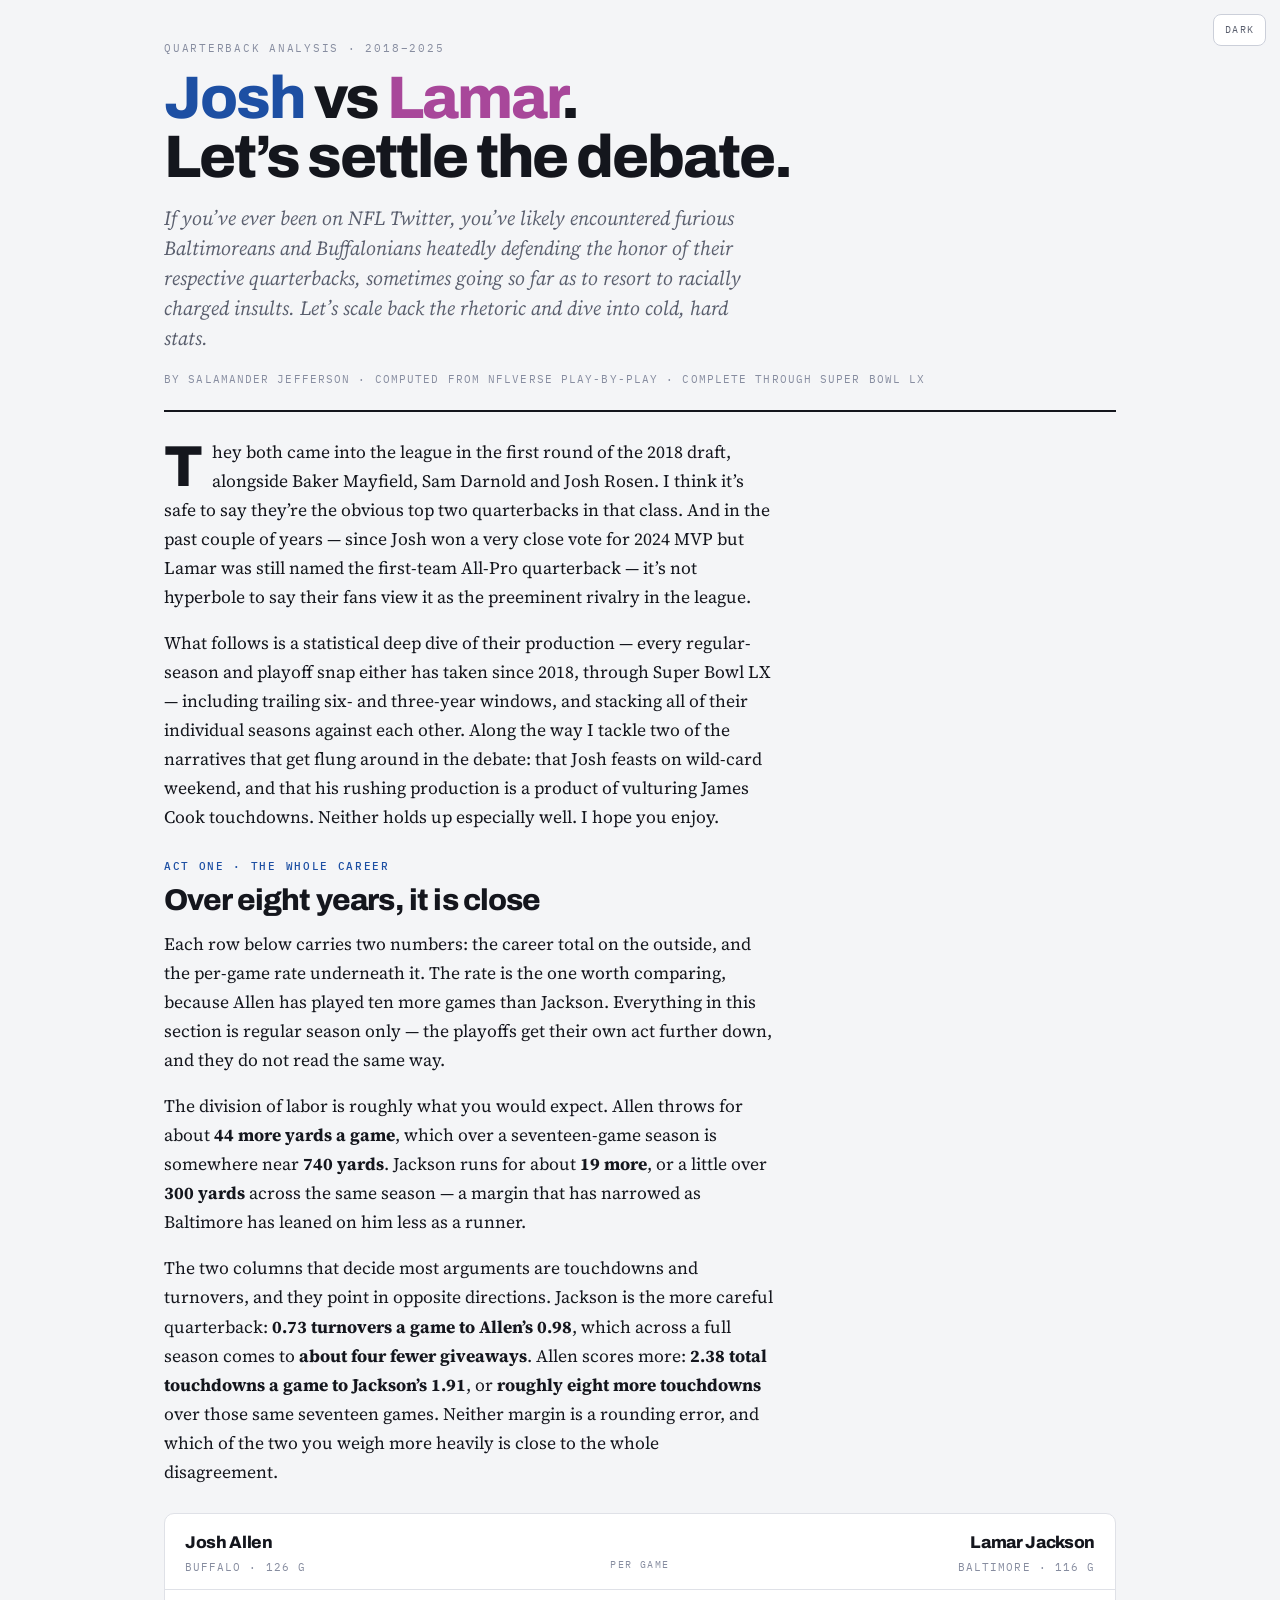
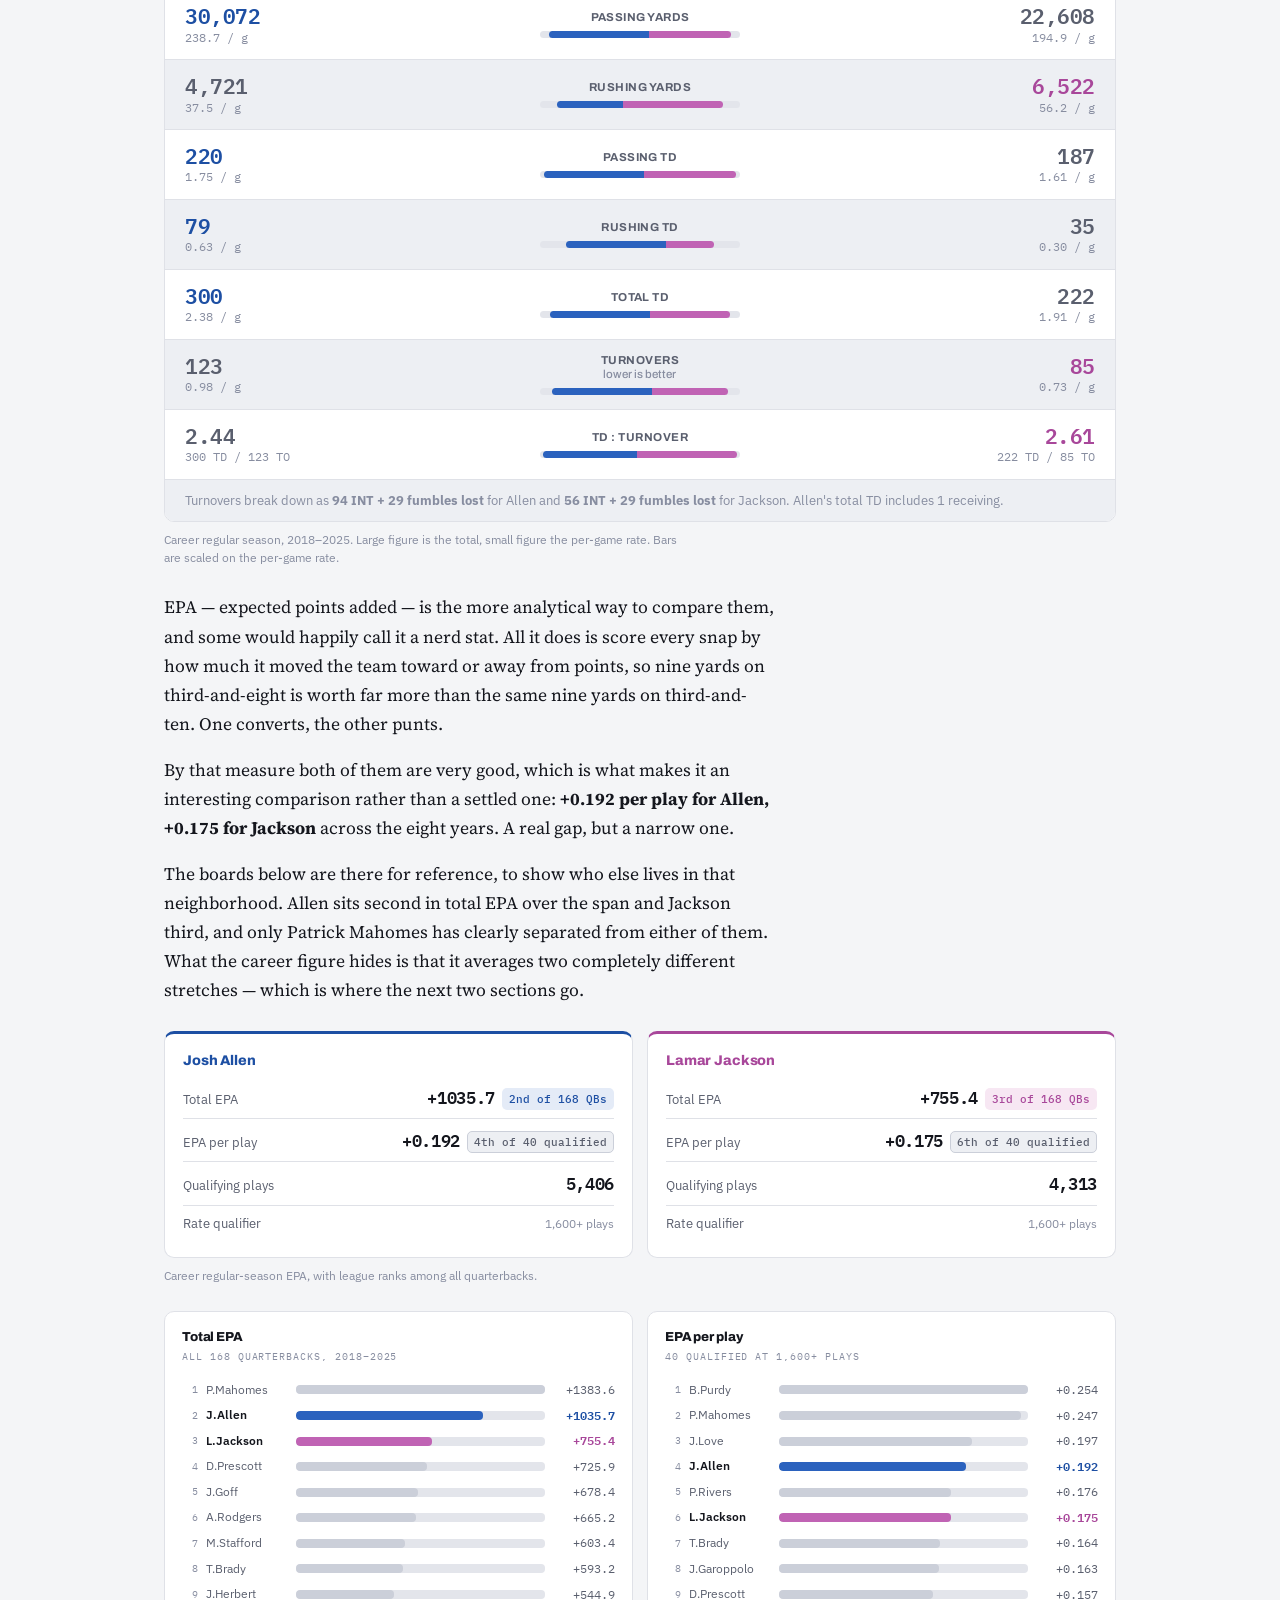
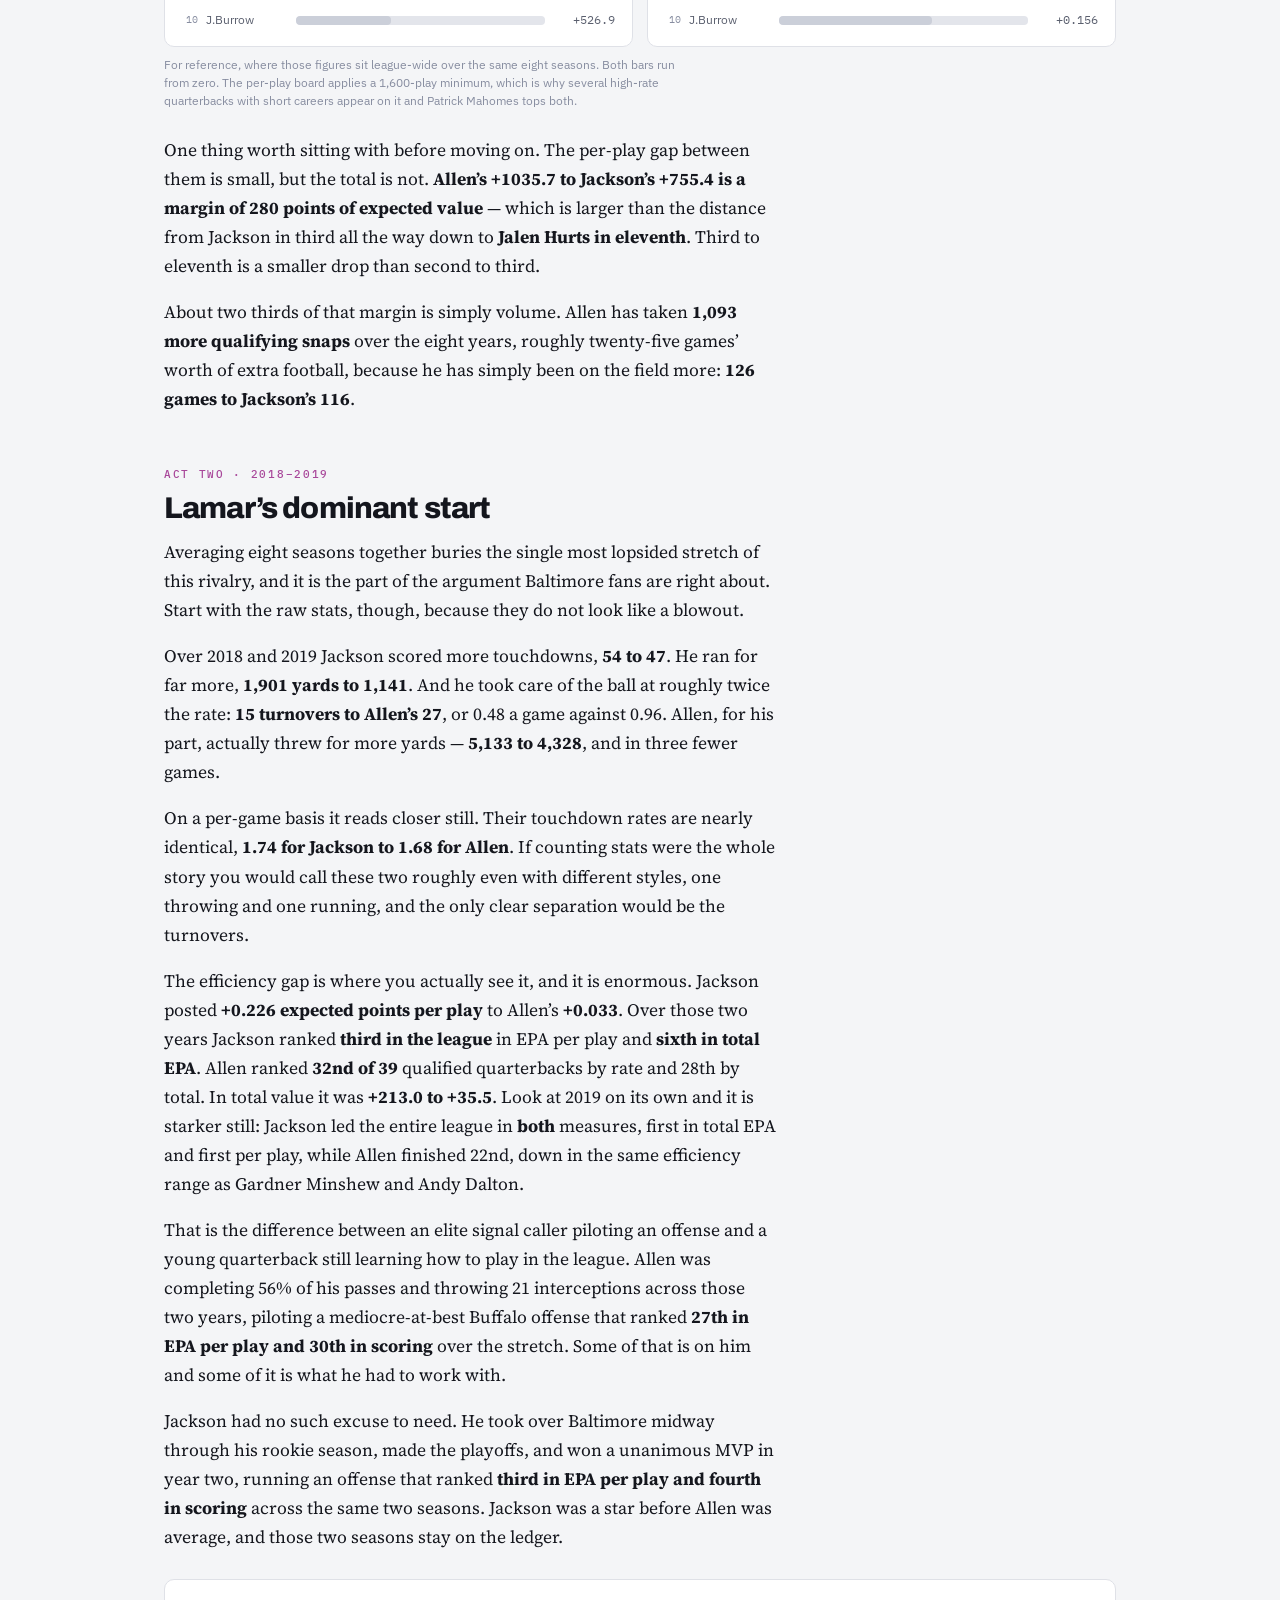
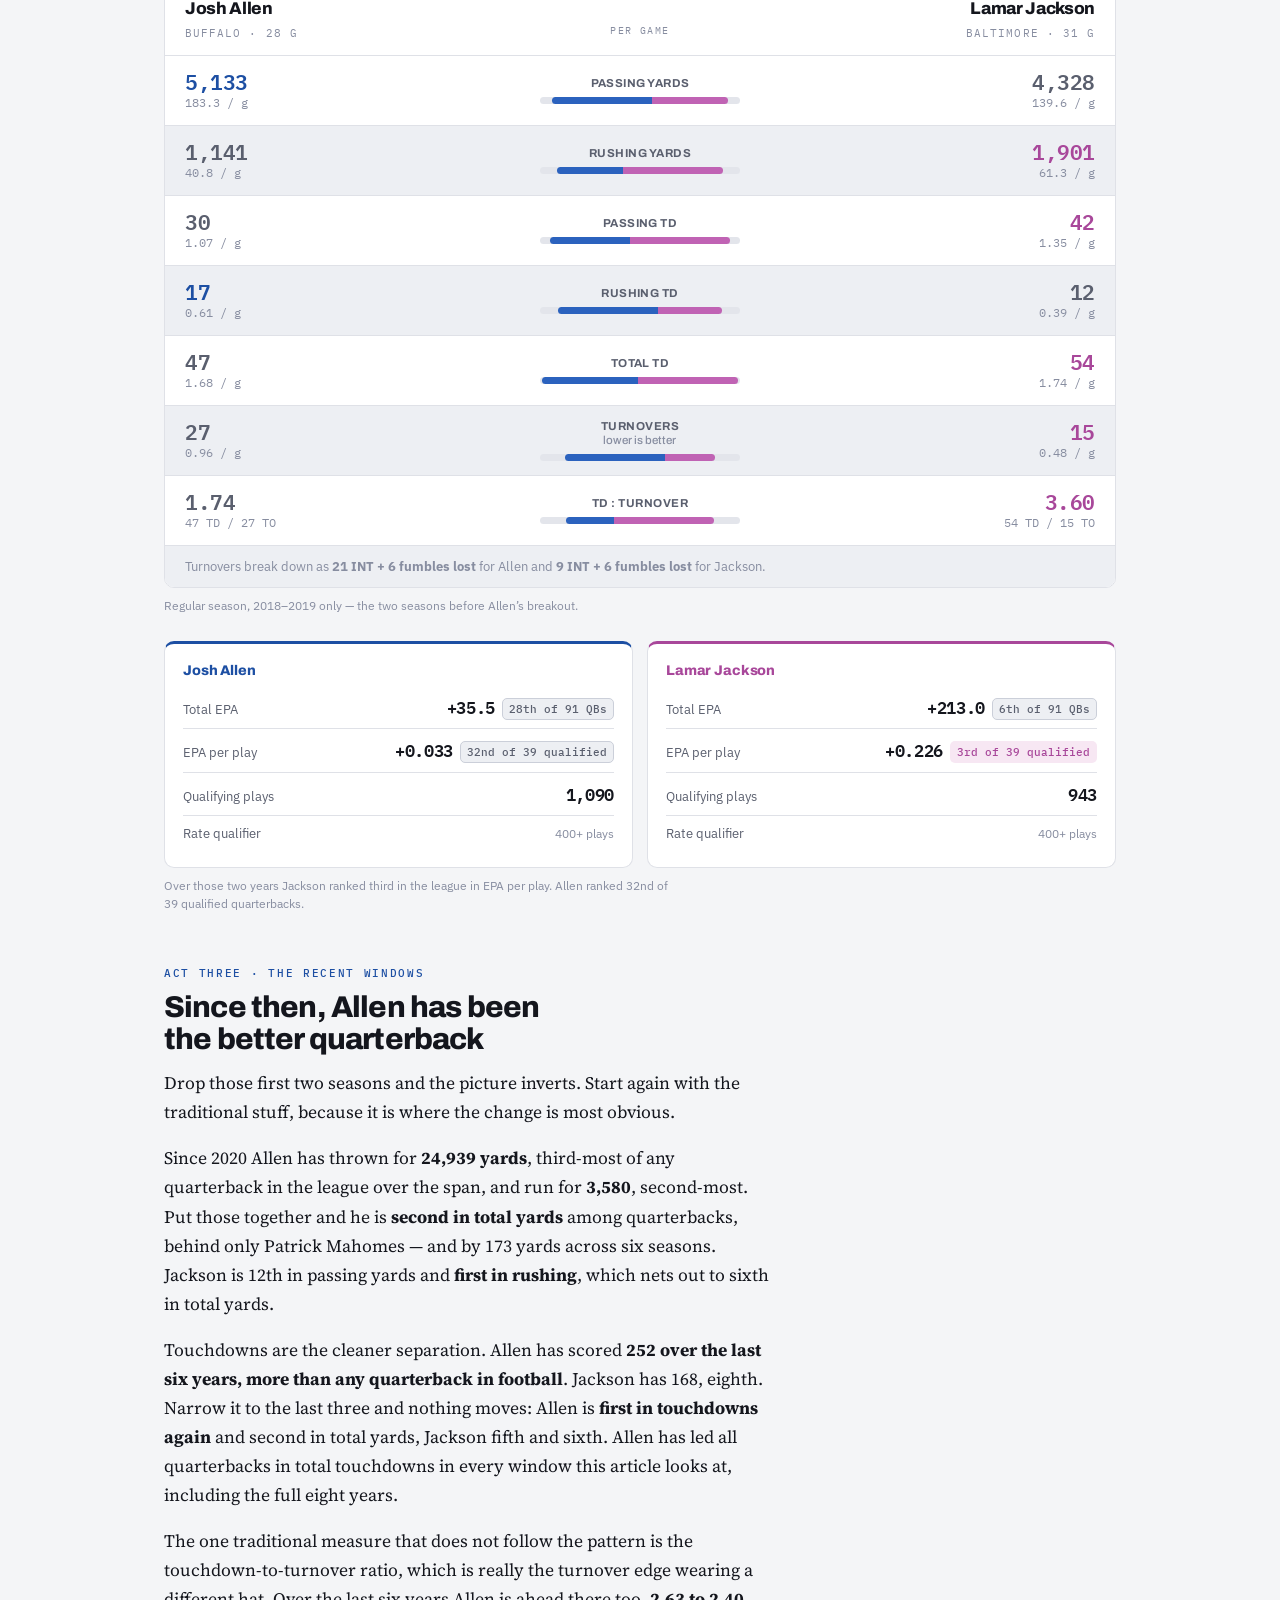
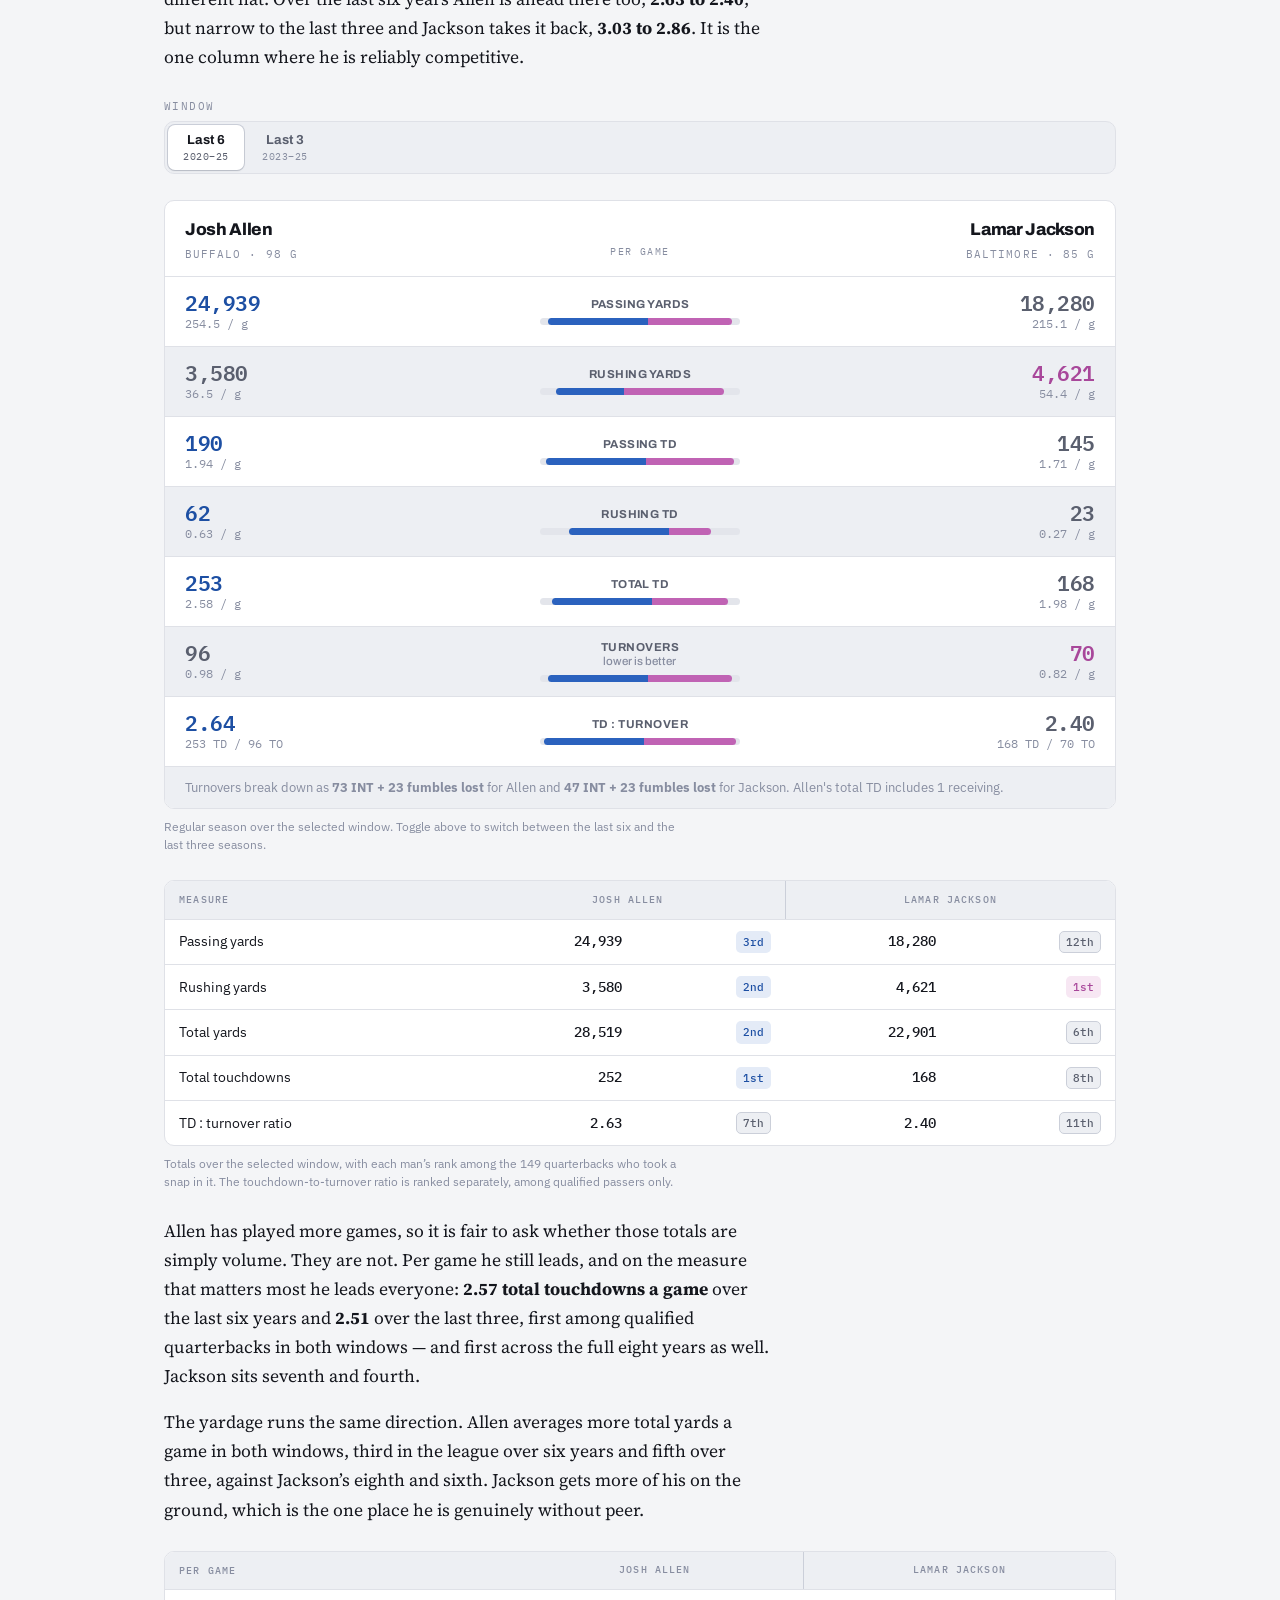
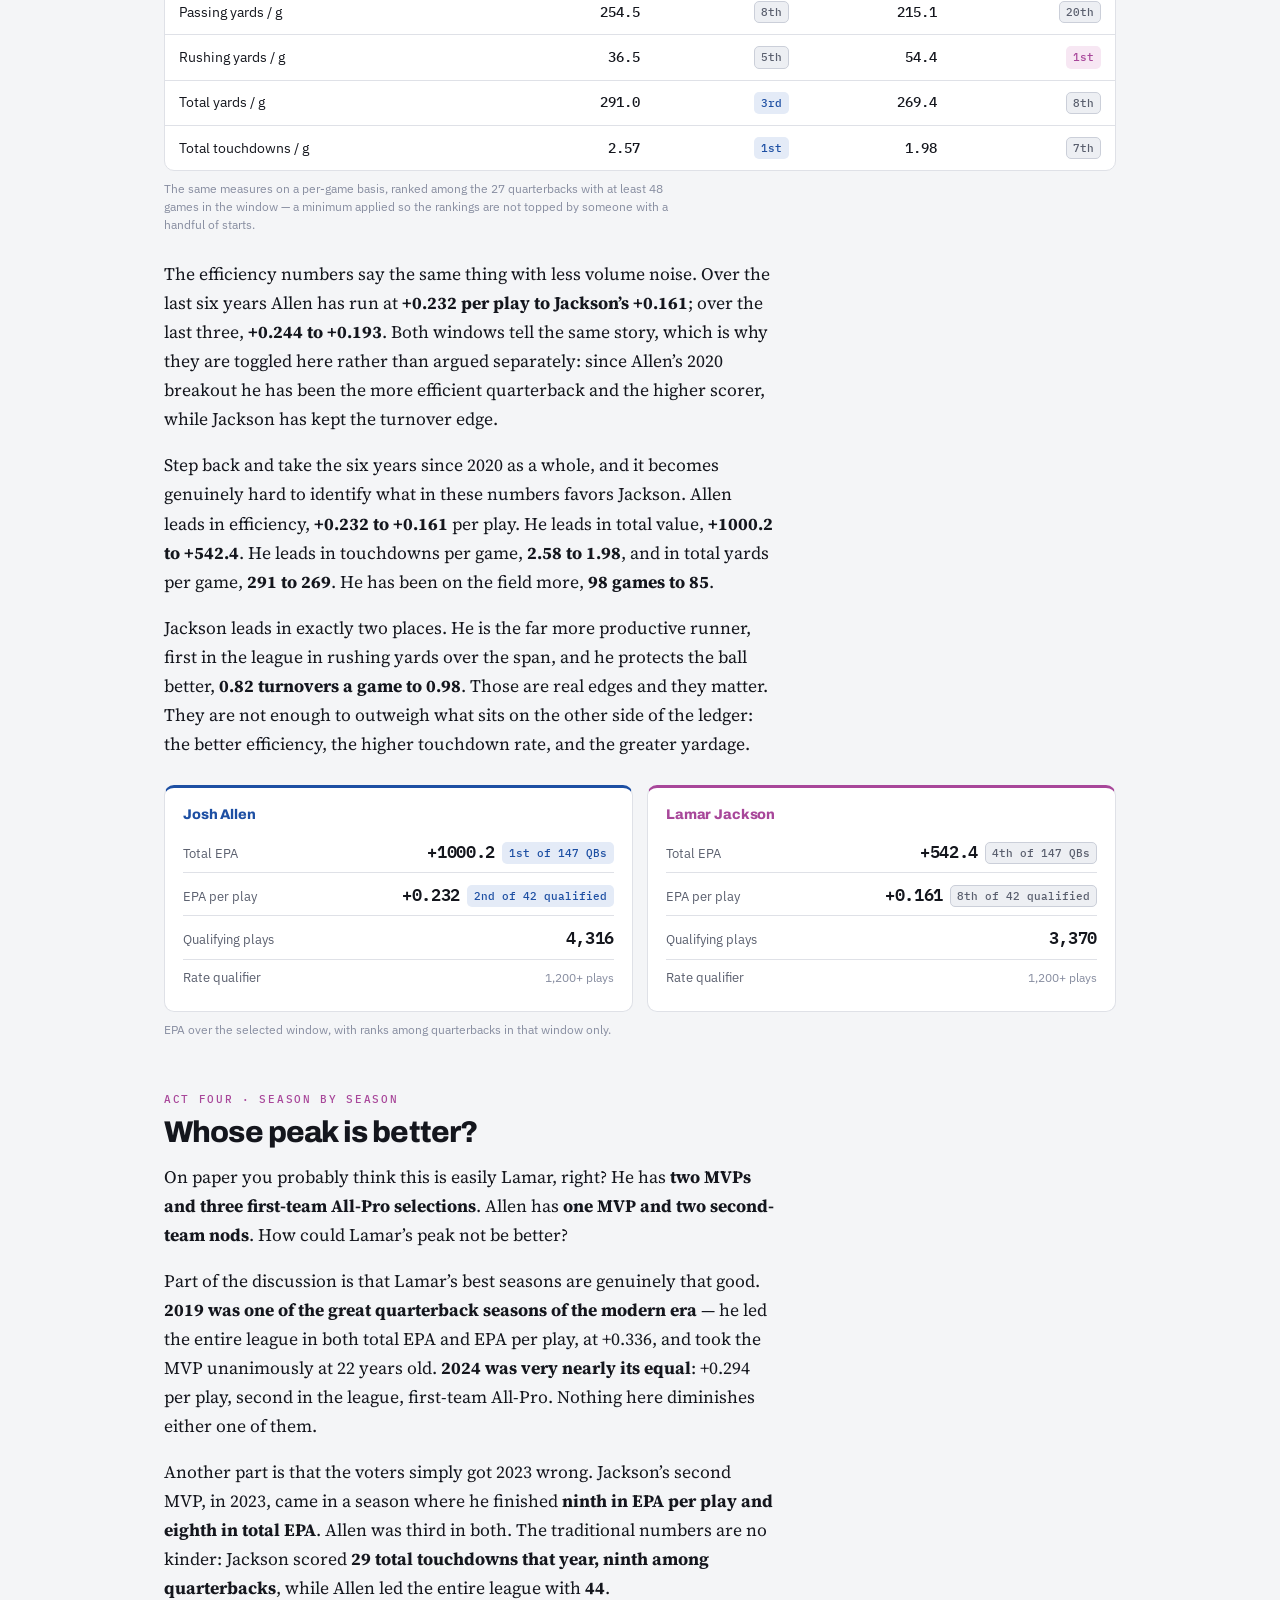
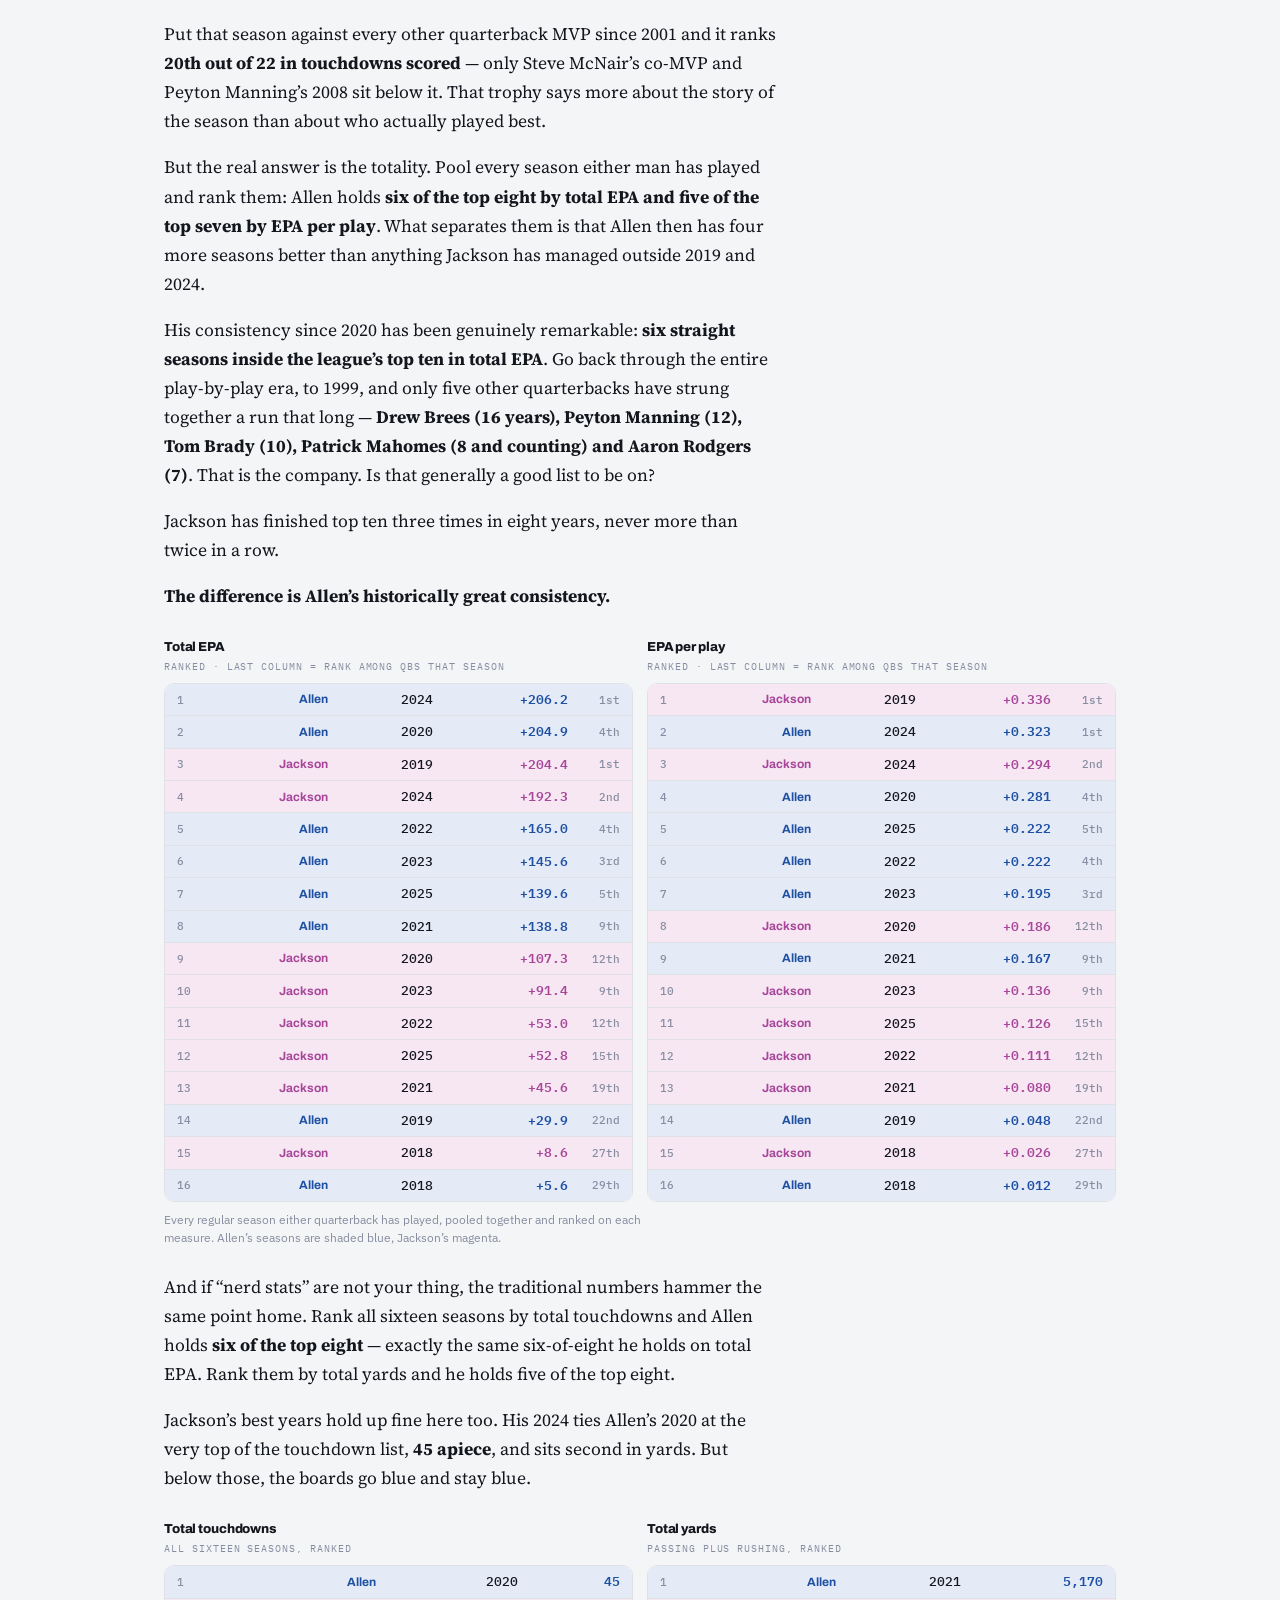
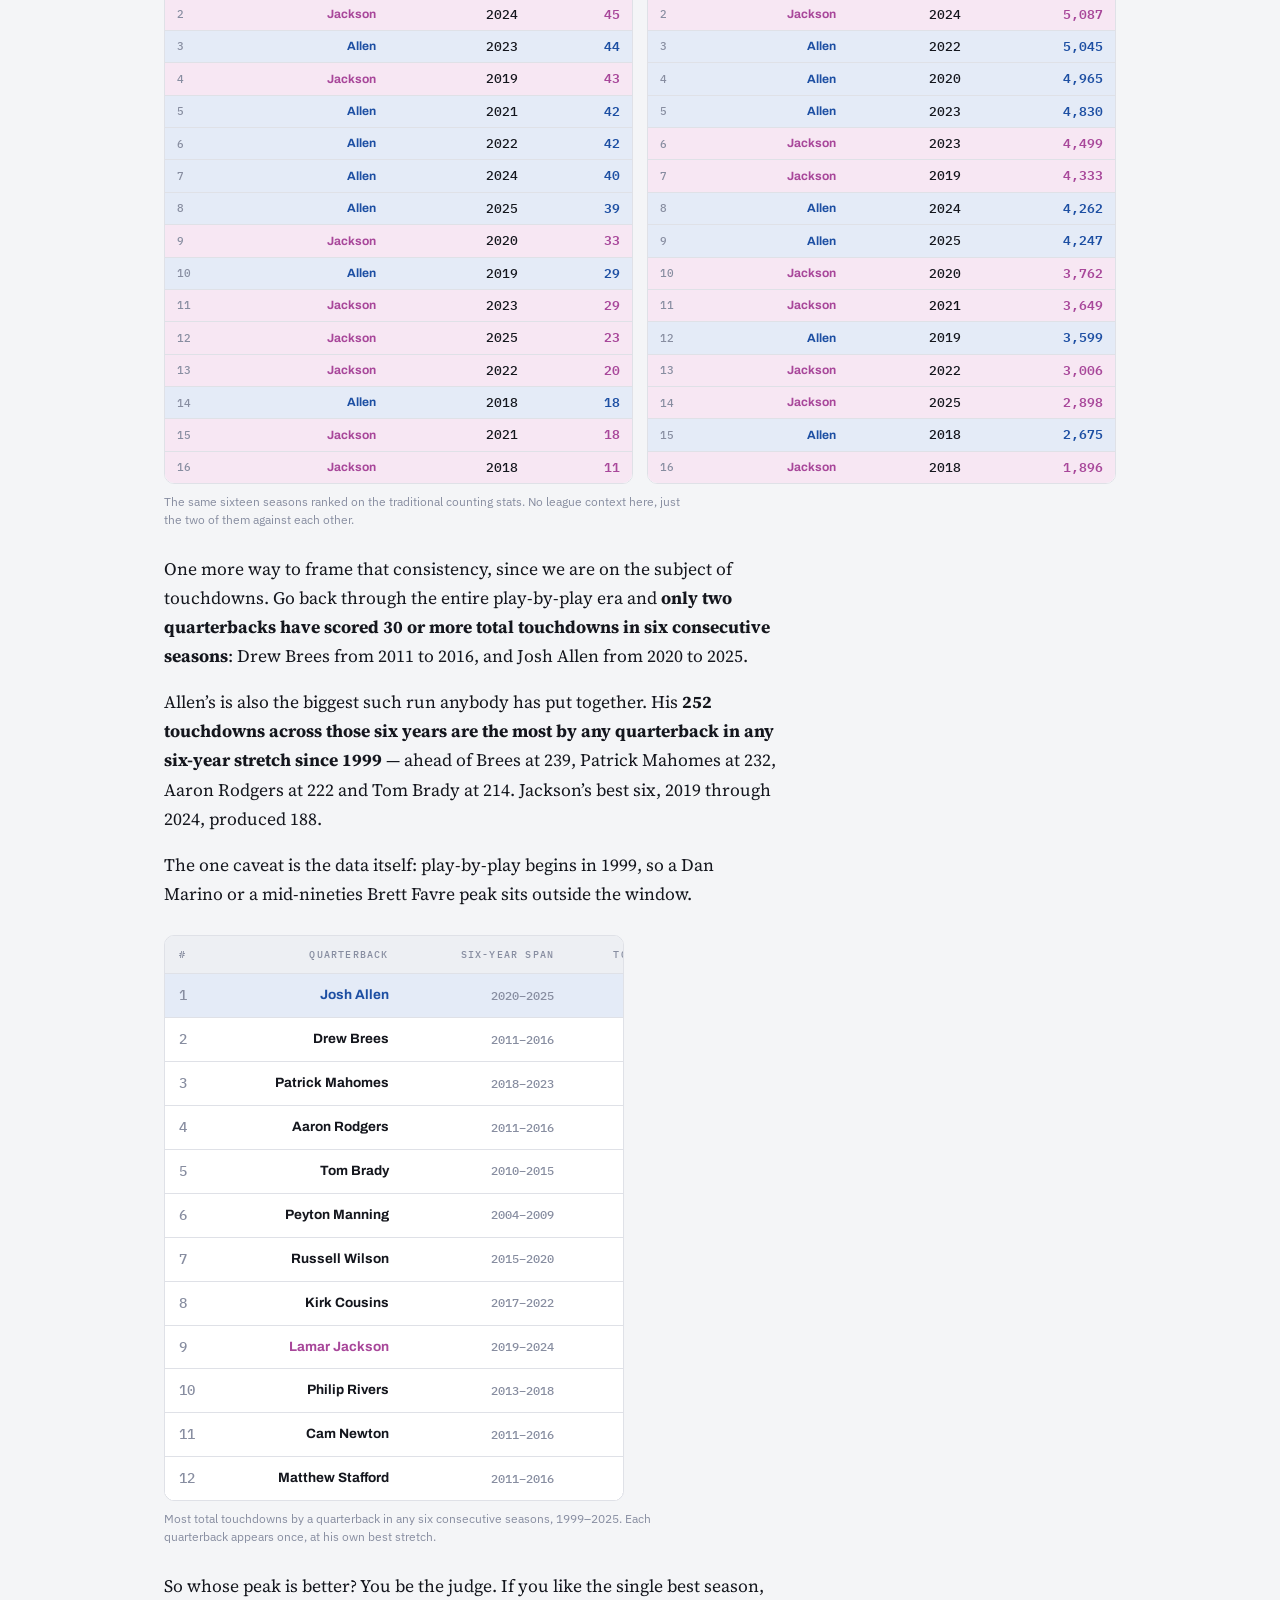
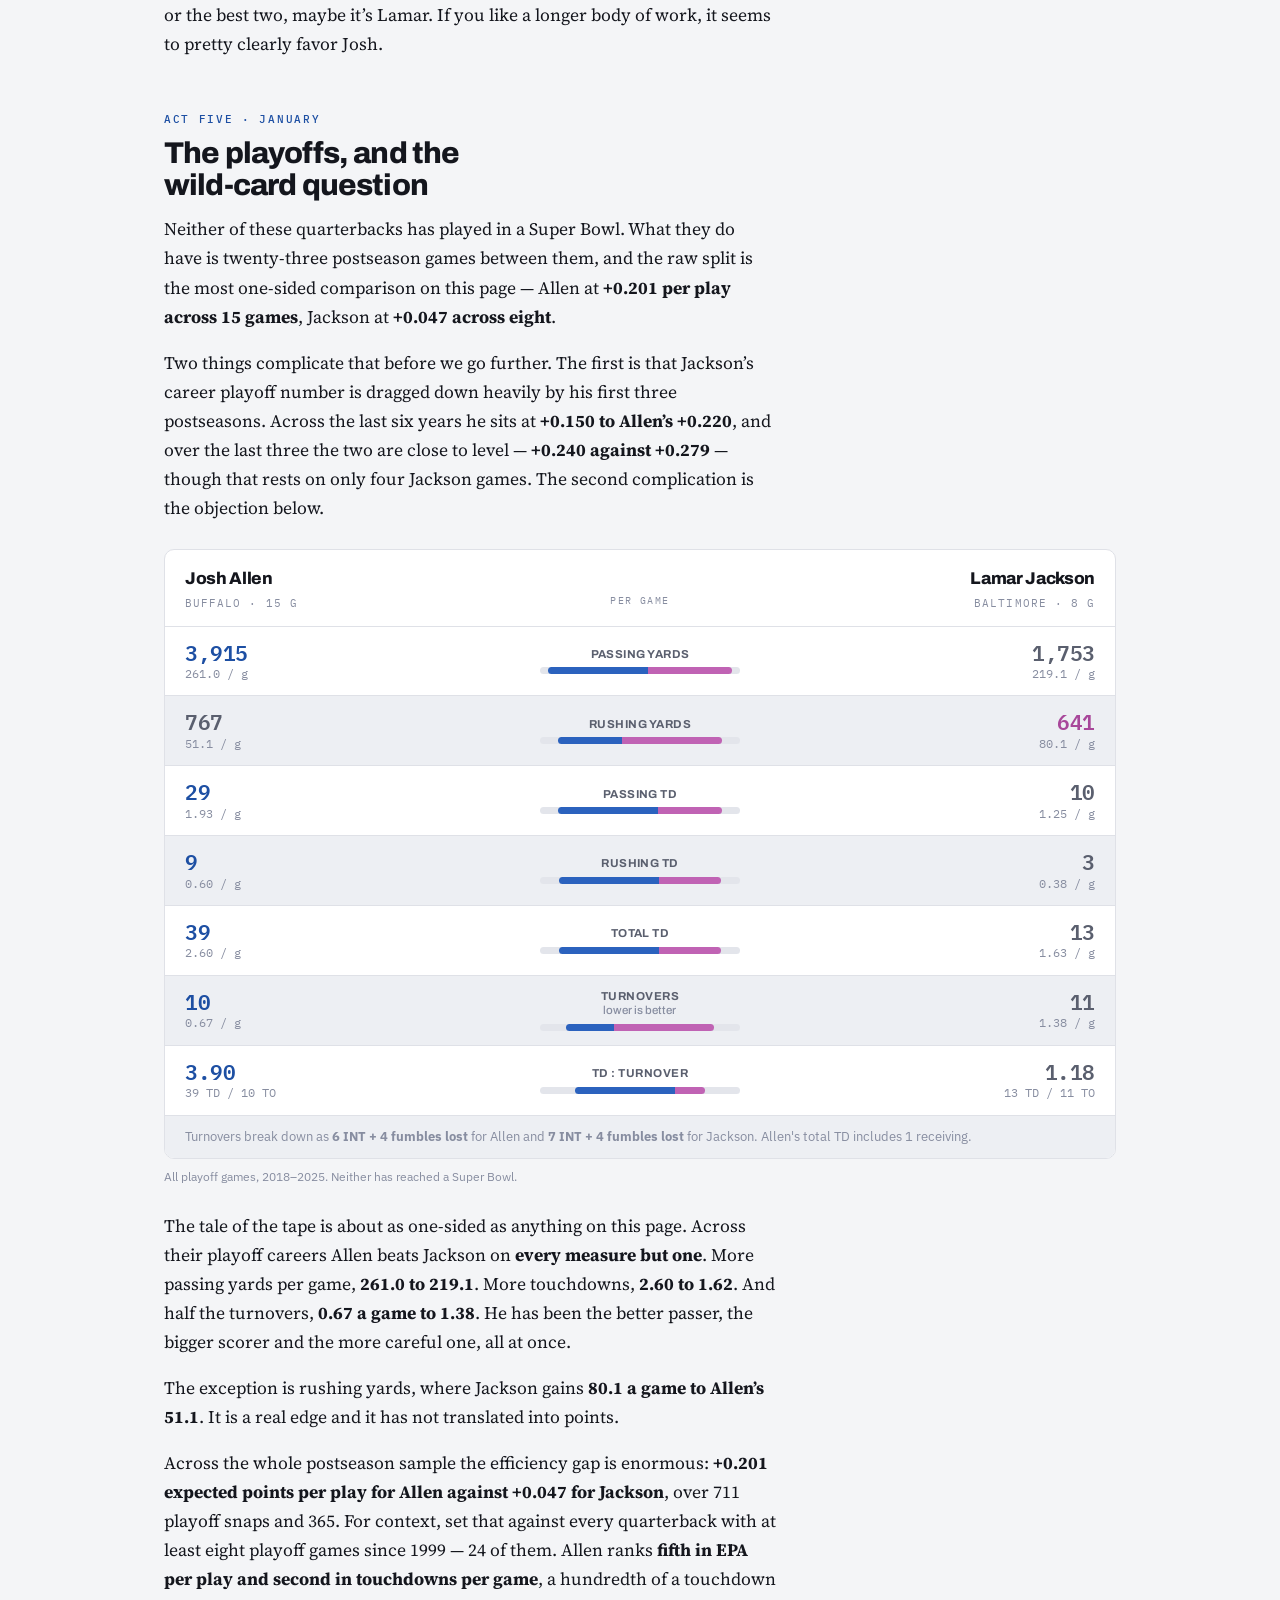
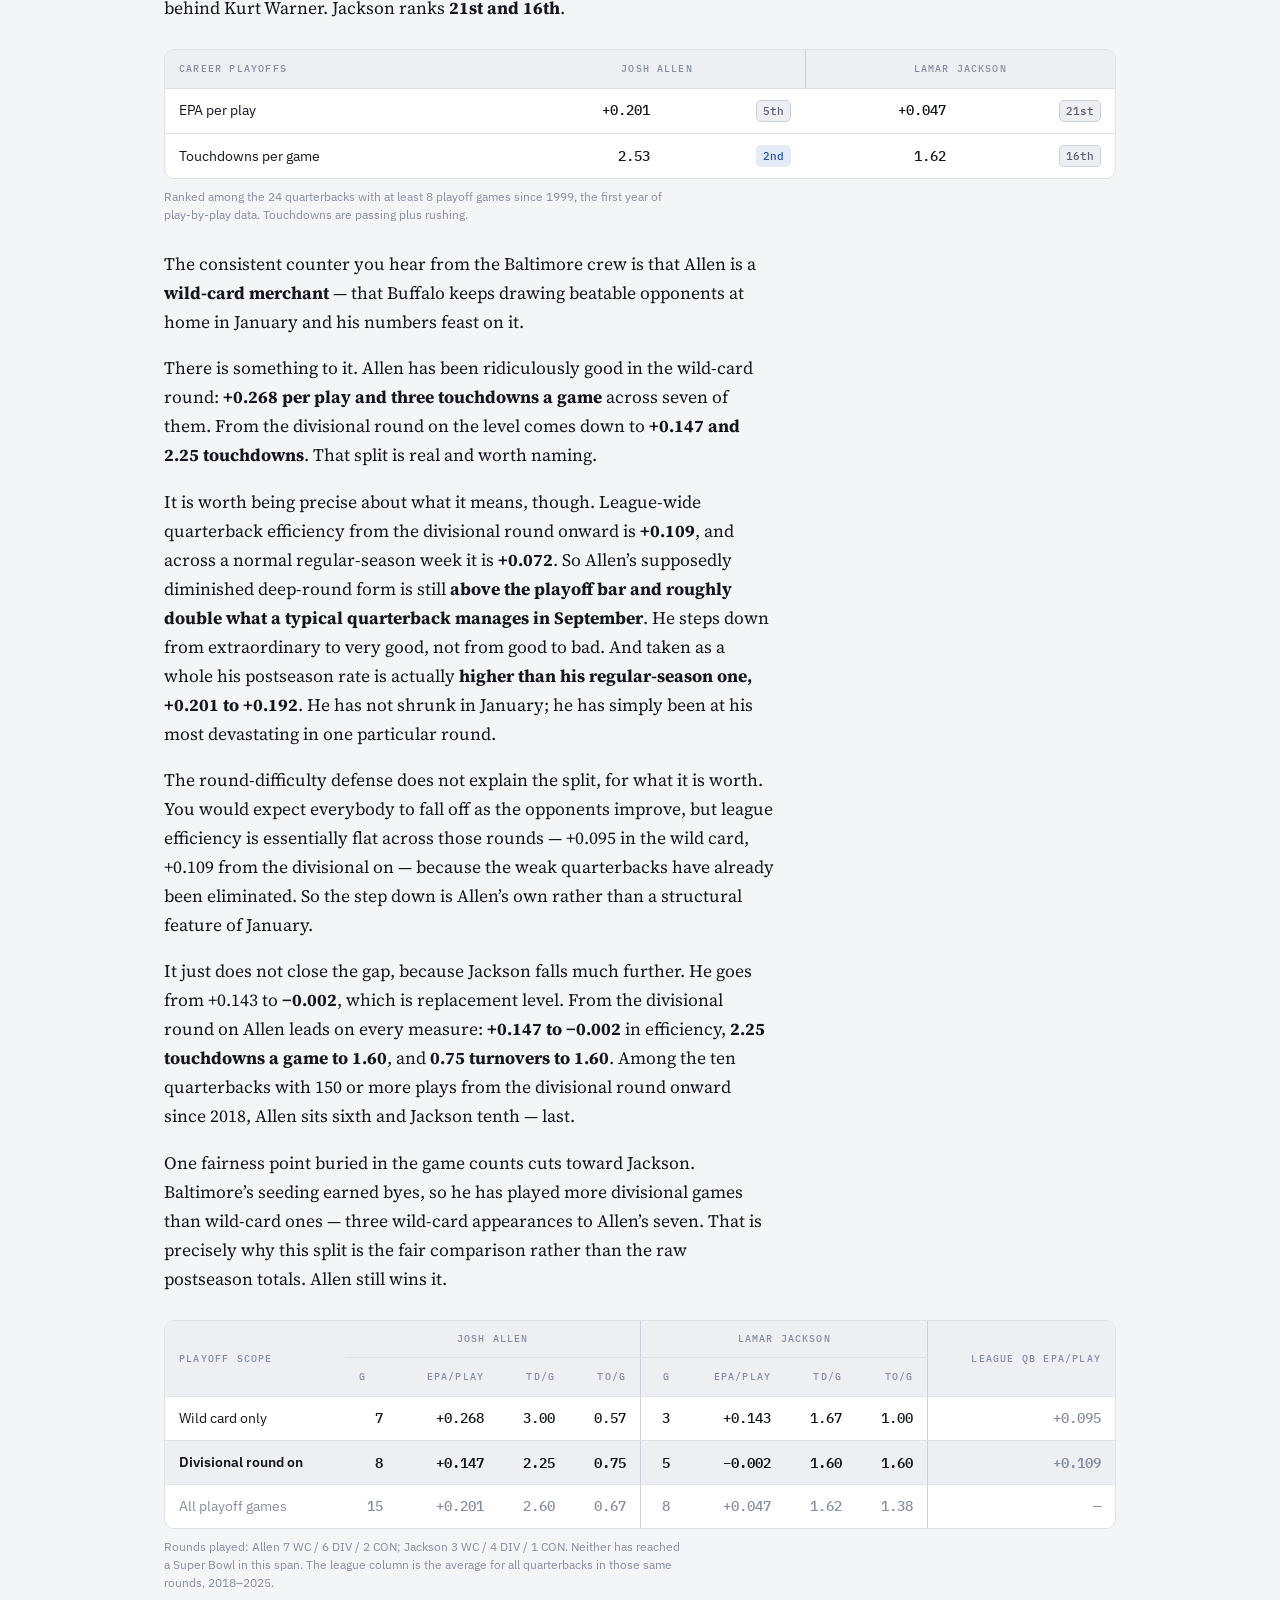
==== commit a972cd46: "Rename site to The Eye Test; publish under Salamander Jefferson" ====
--- a/posts/allen-vs-jackson/index.html
+++ b/posts/allen-vs-jackson/index.html
@@ -352,7 +352,7 @@
   furious Baltimoreans and Buffalonians heatedly defending the honor of their respective quarterbacks,
   sometimes going so far as to resort to racially charged insults. Let&rsquo;s scale back the rhetoric
   and dive into cold, hard stats.</p>
-  <div class="byline">Computed from nflverse play-by-play &middot; complete through Super Bowl LX</div>
+  <div class="byline">By Salamander Jefferson &middot; computed from nflverse play-by-play &middot; complete through Super Bowl LX</div>
 </header>
 
 <div class="prose"><p class="drop">They both came into the league in the first round of the 2018 draft,
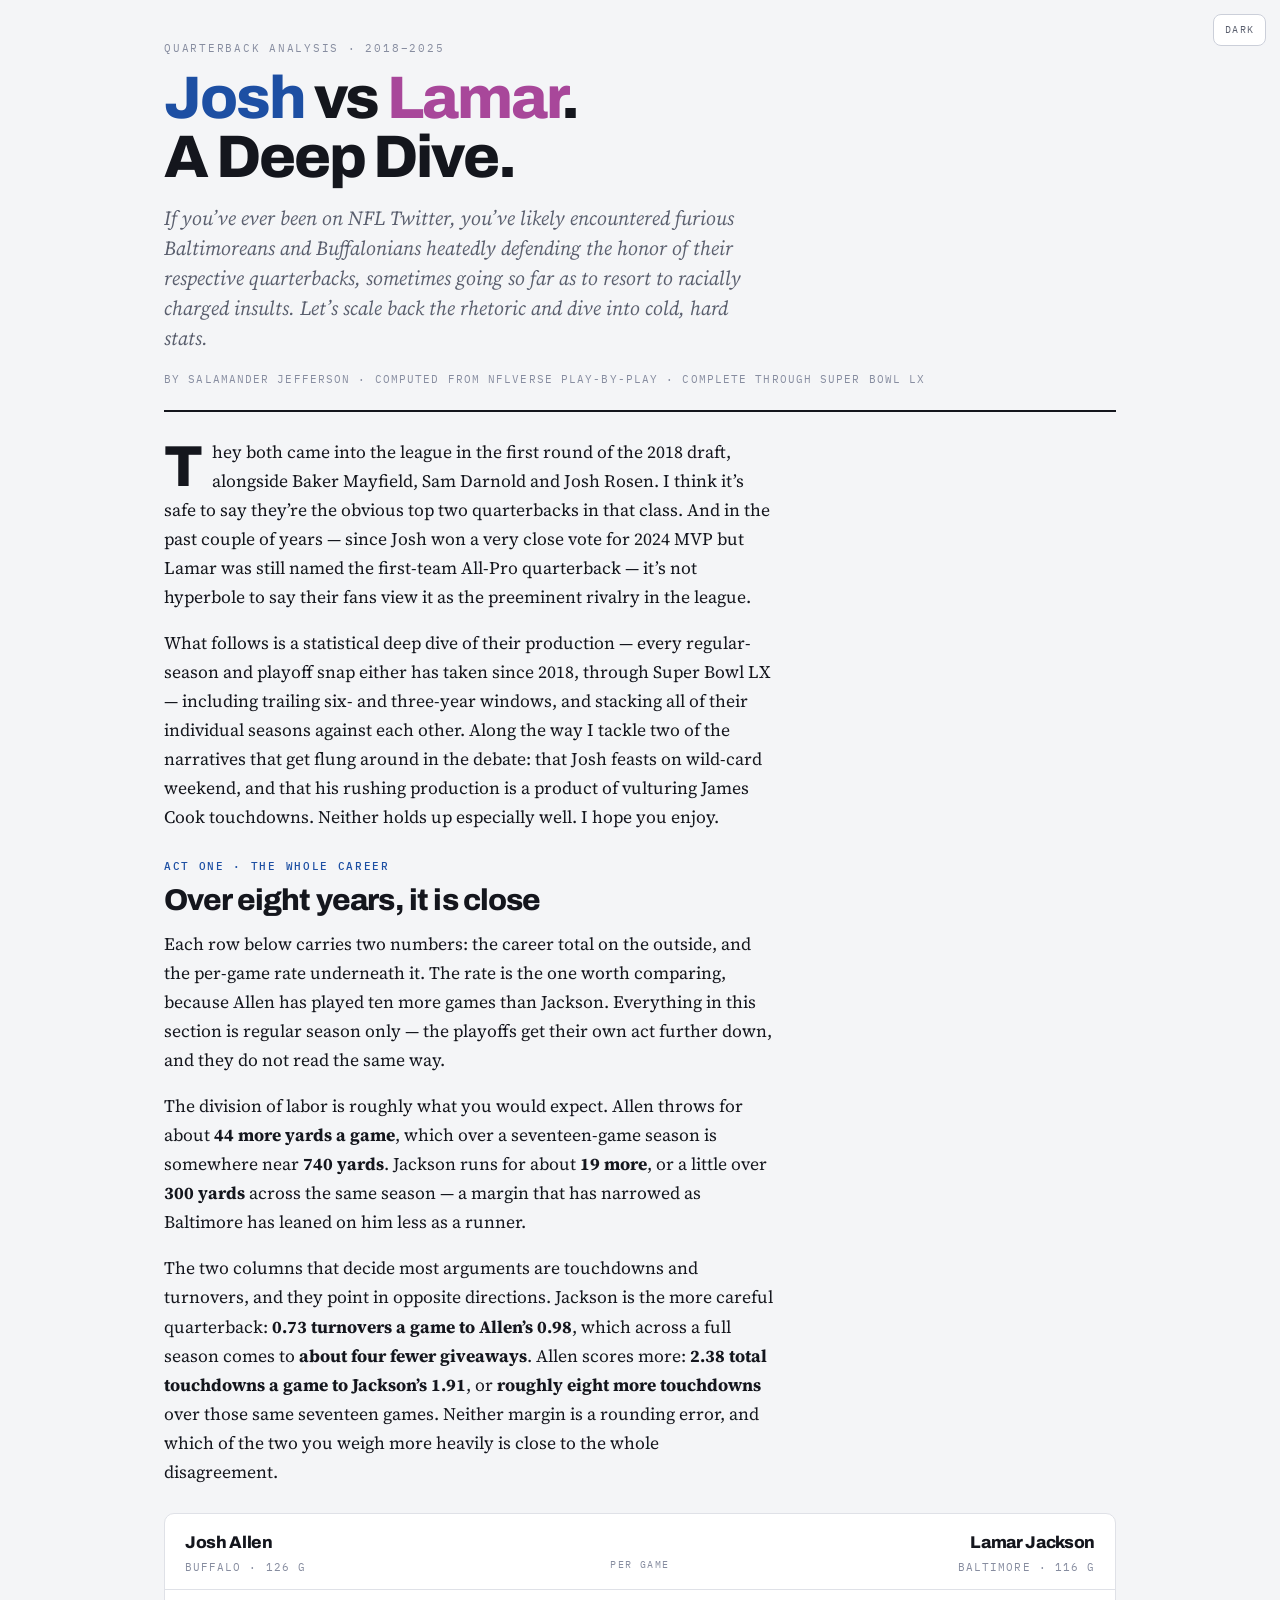
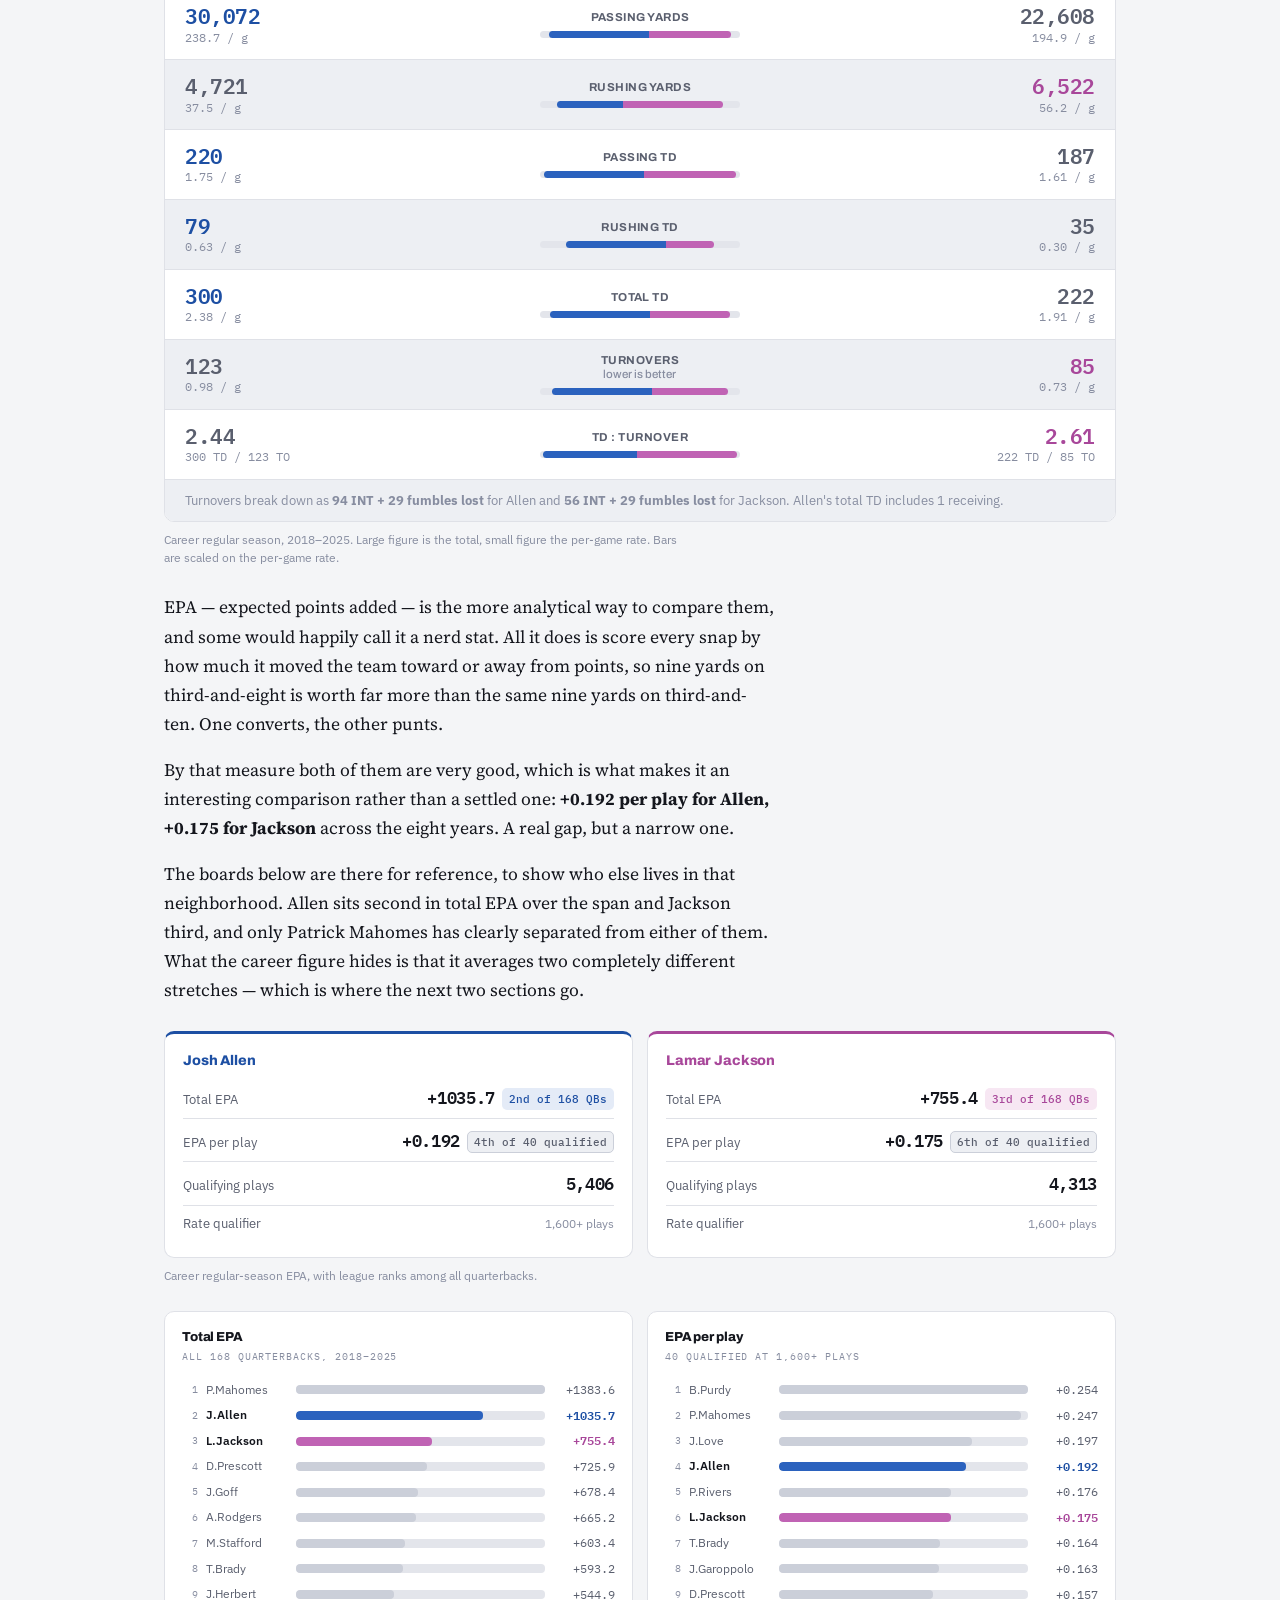
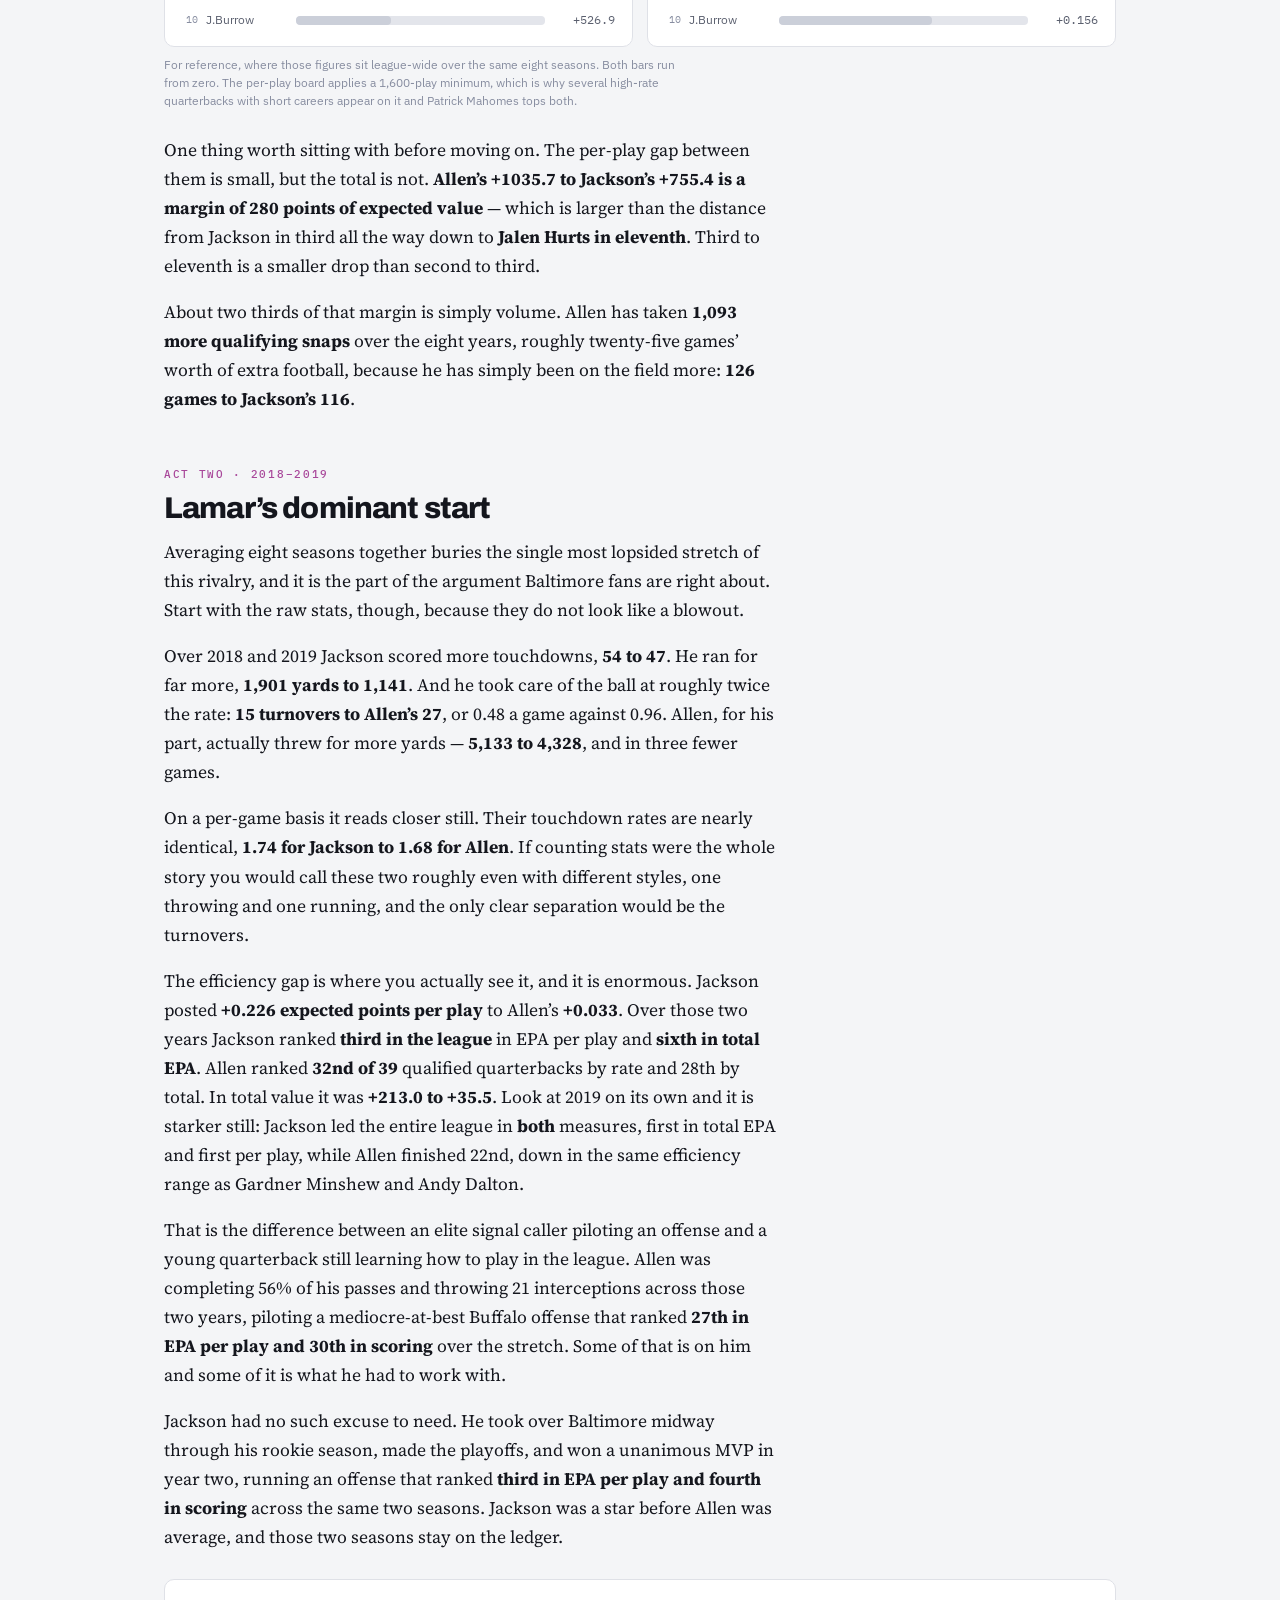
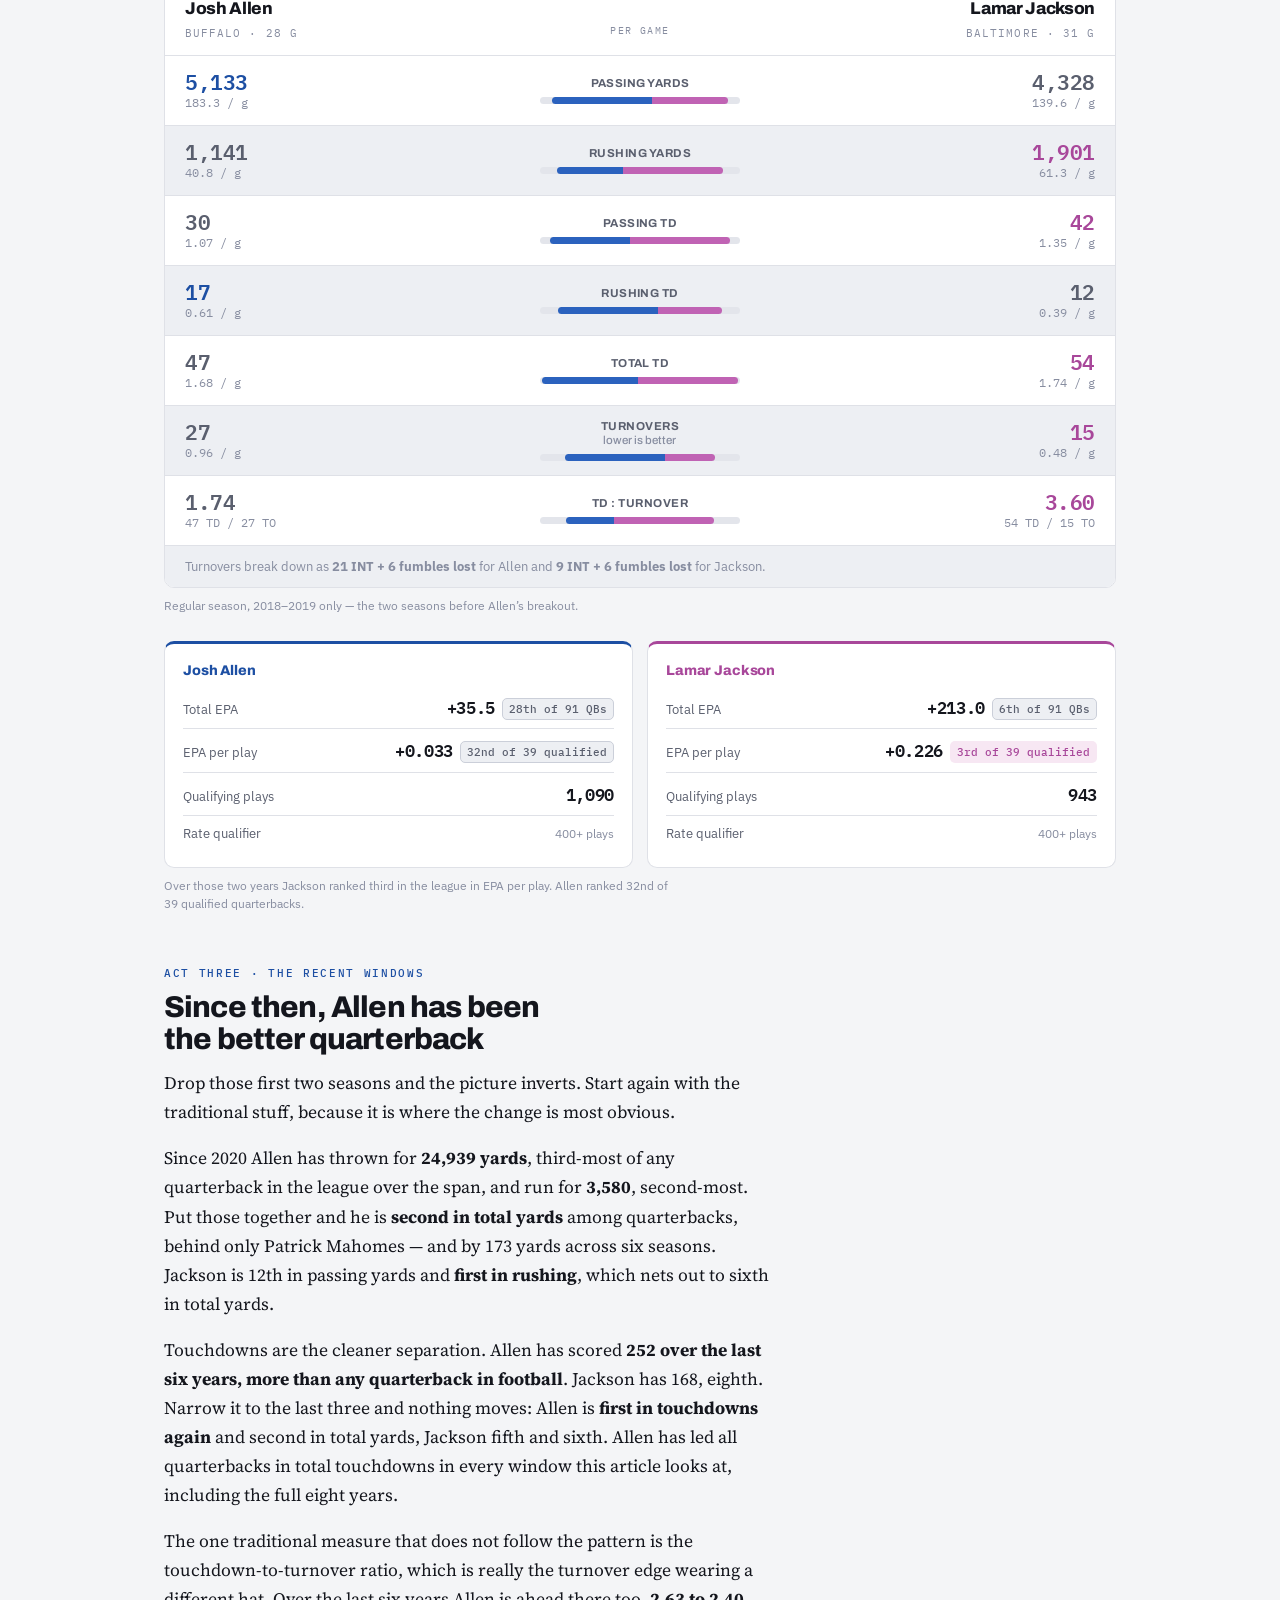
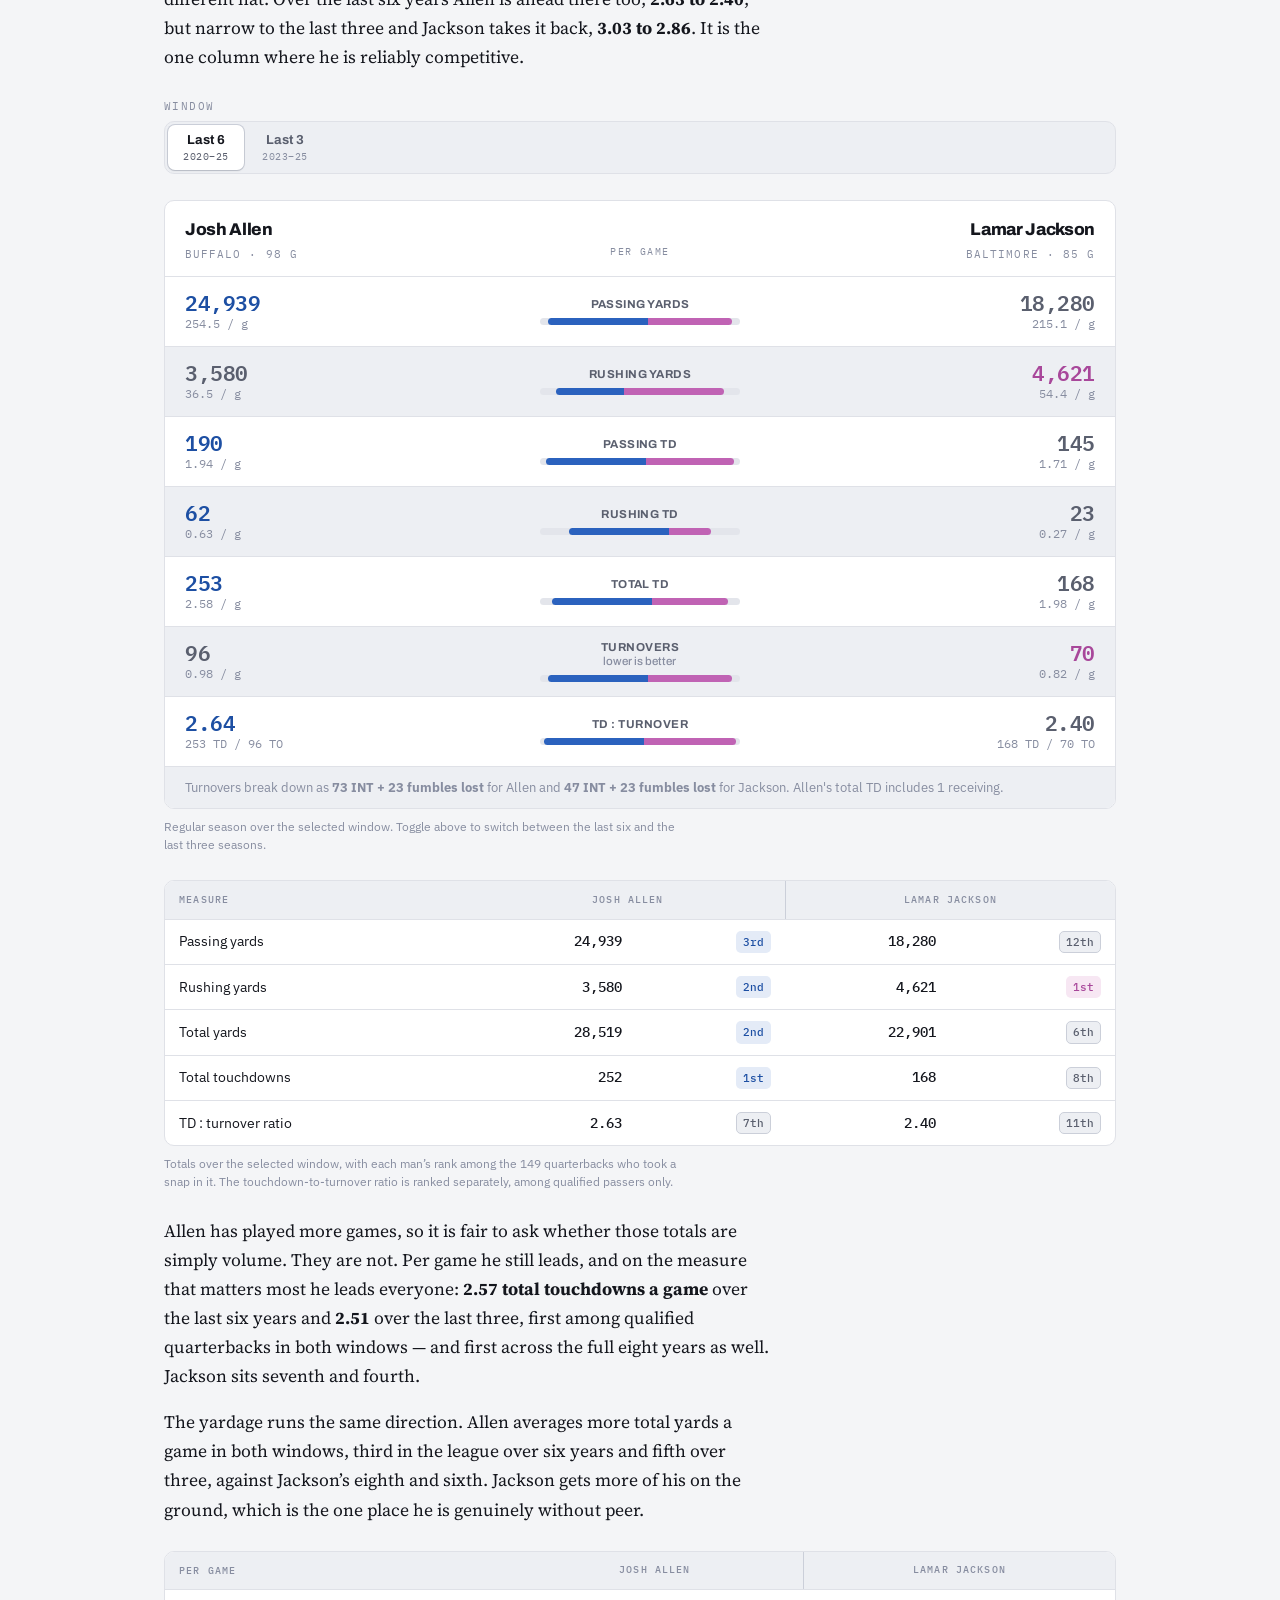
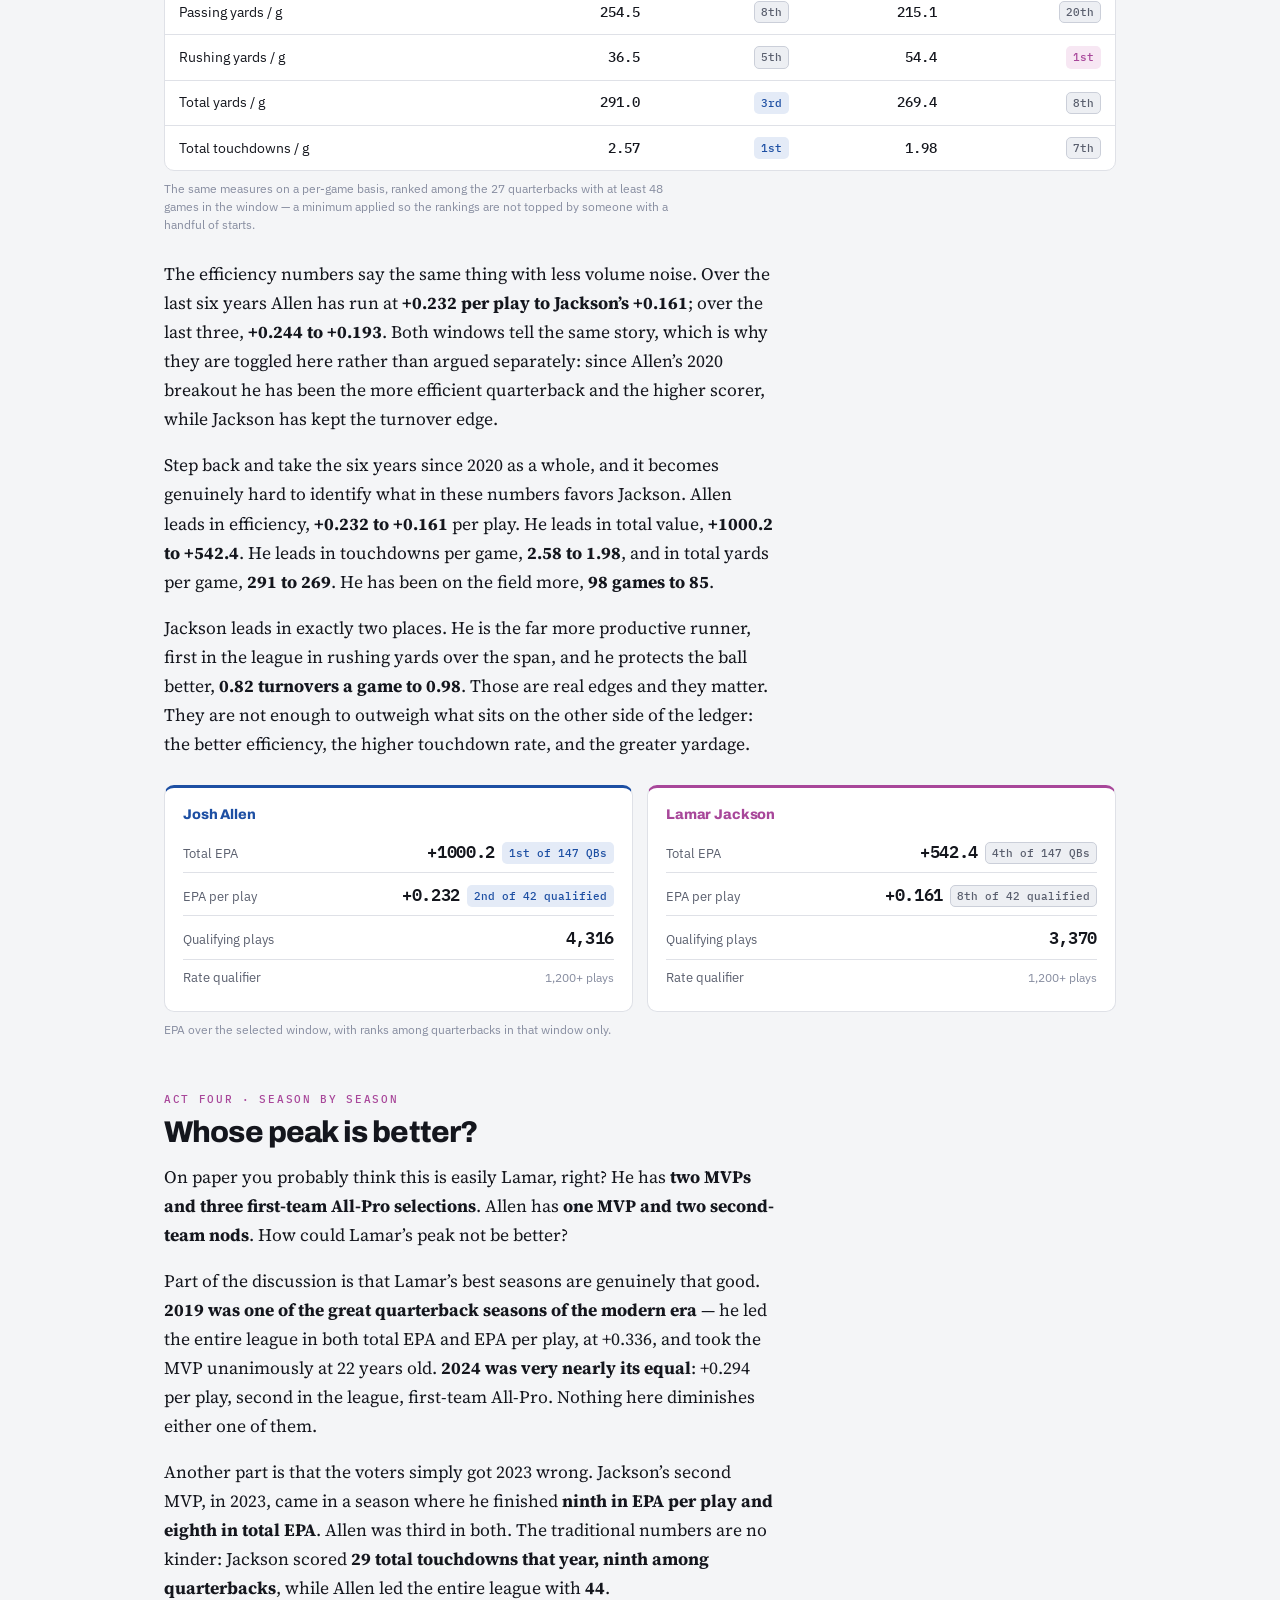
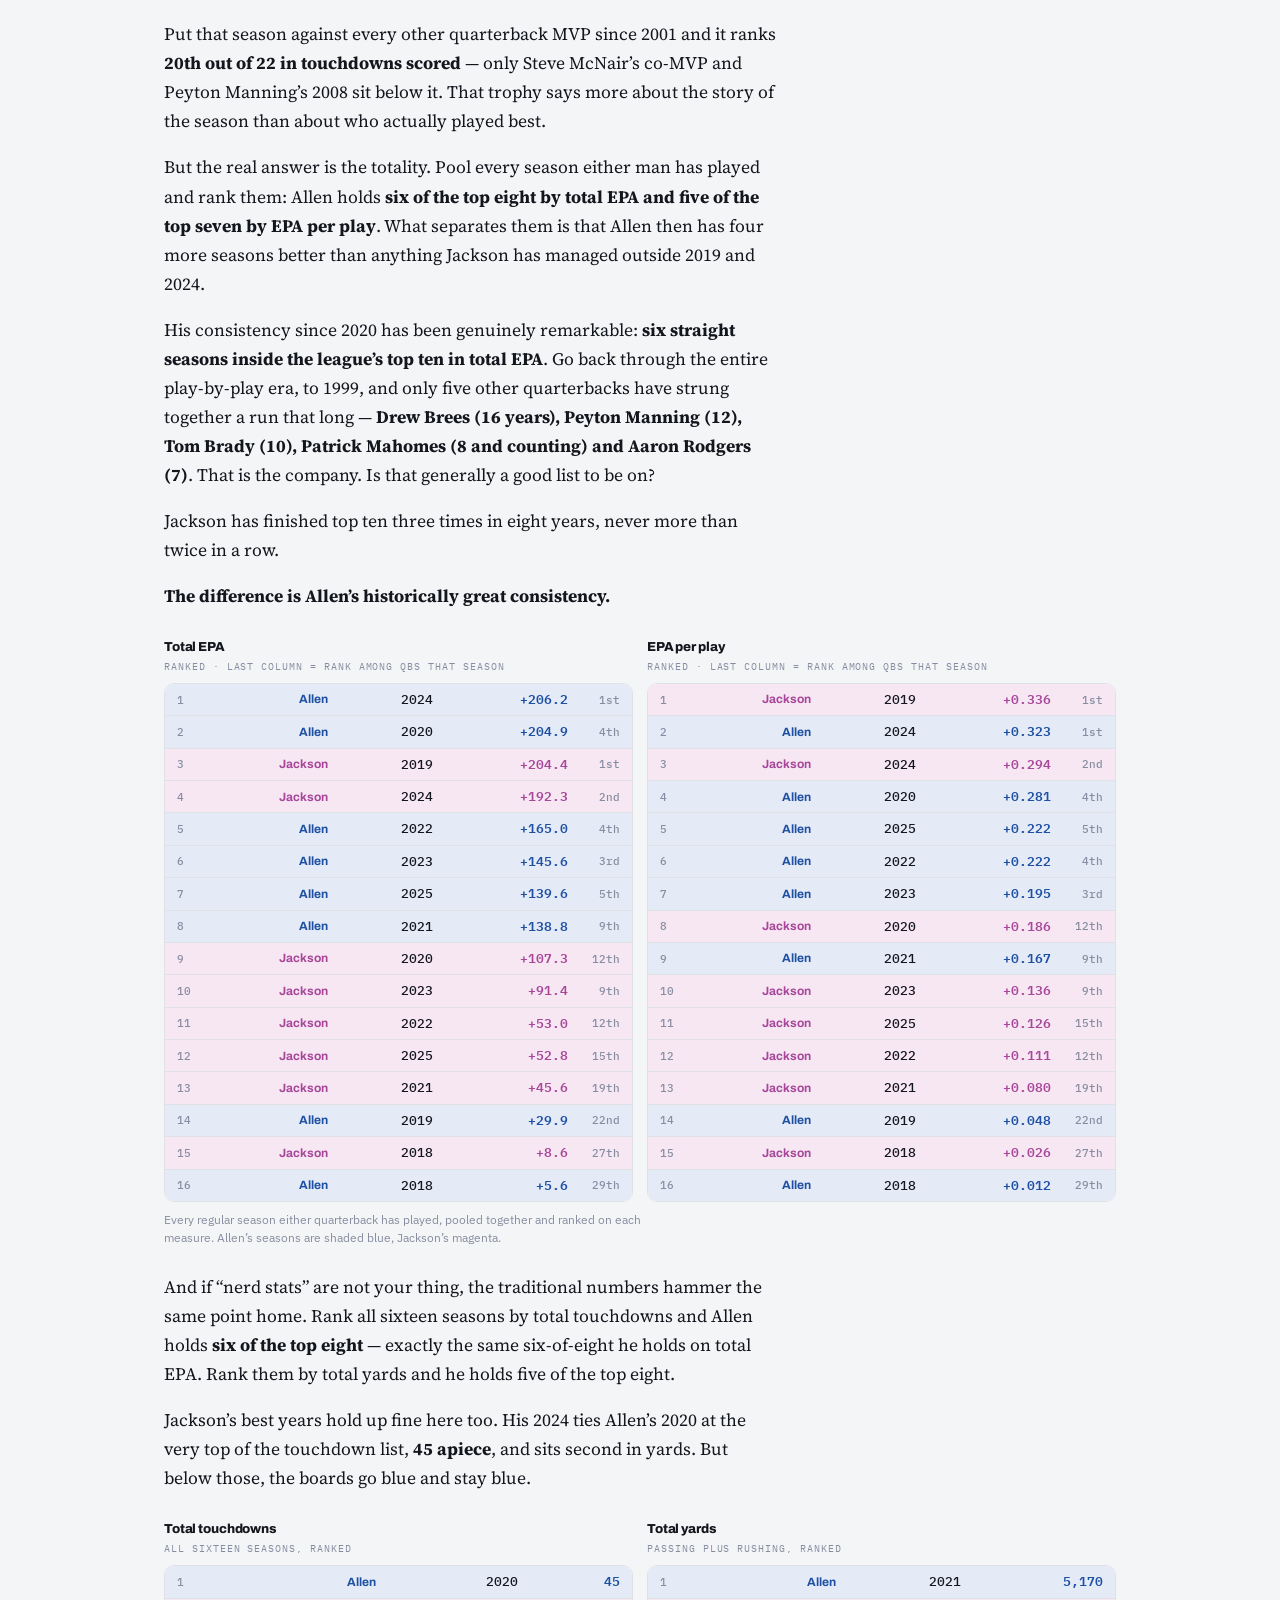
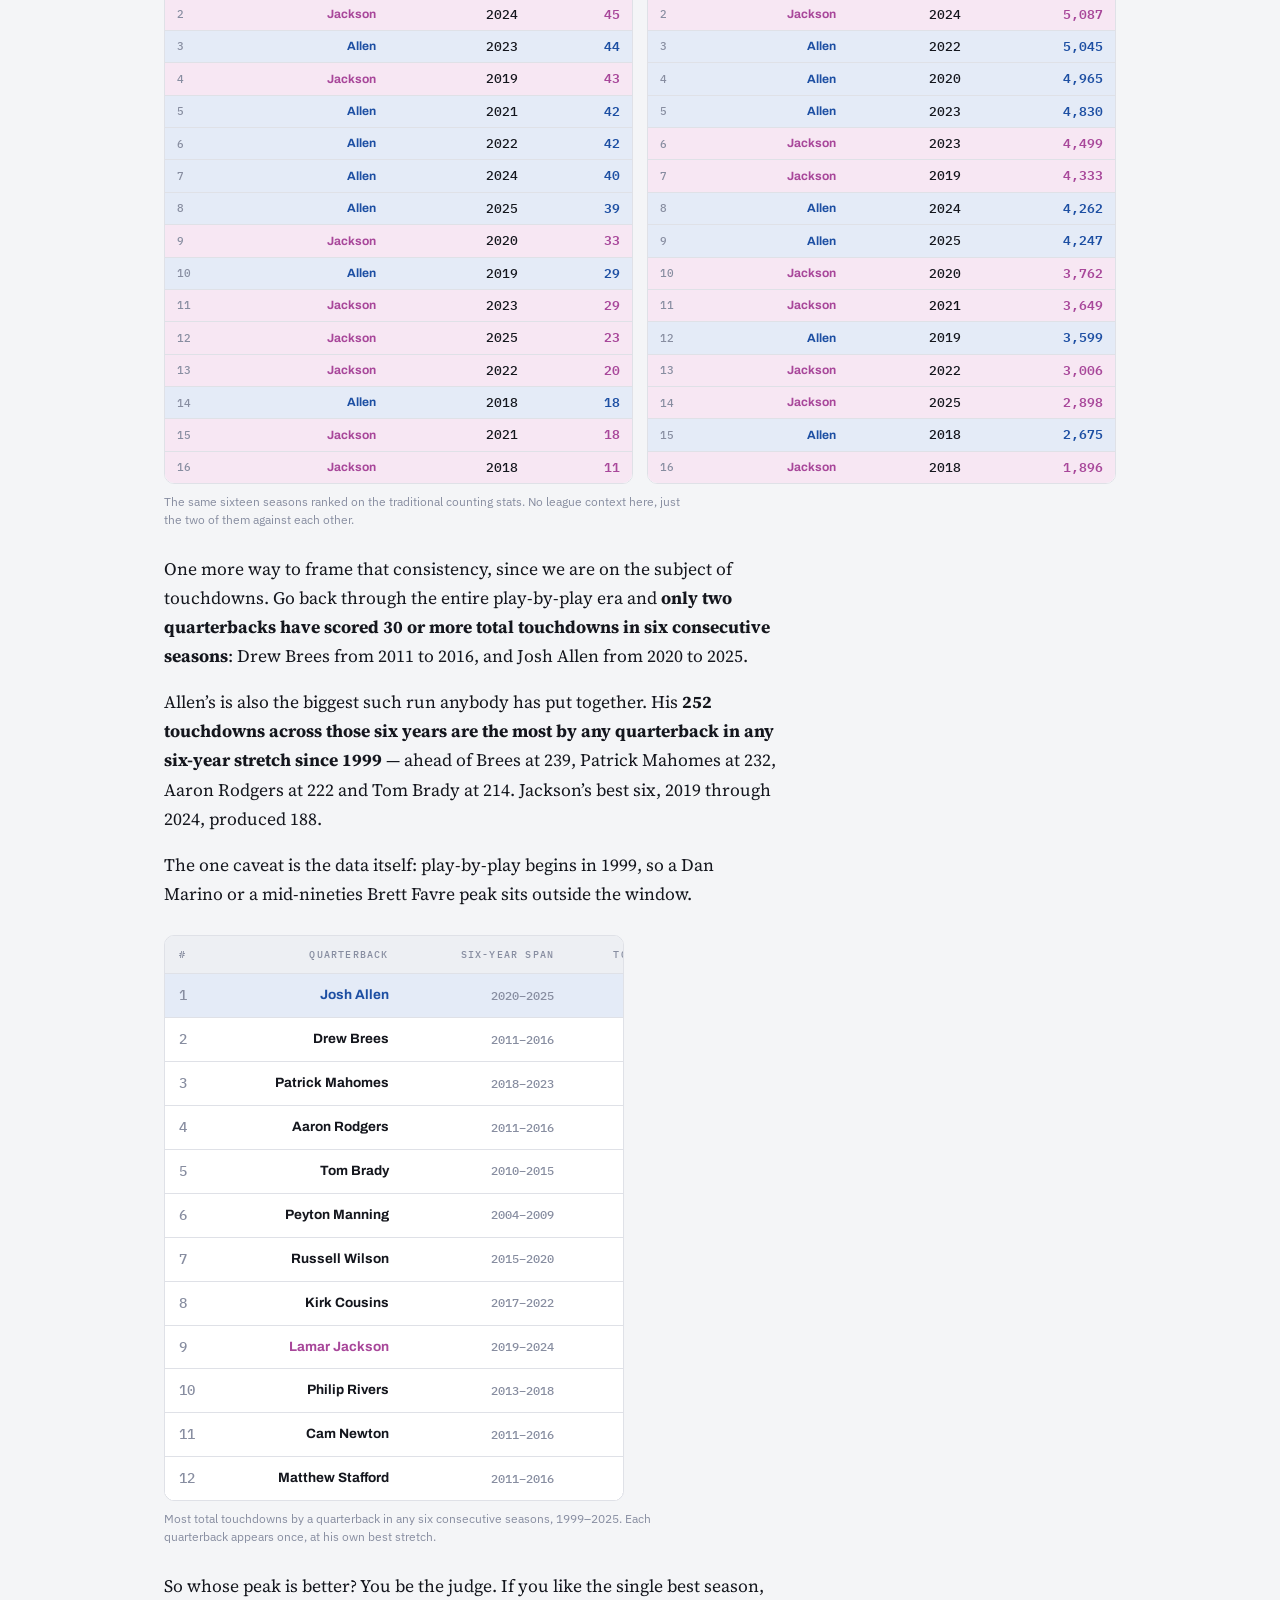
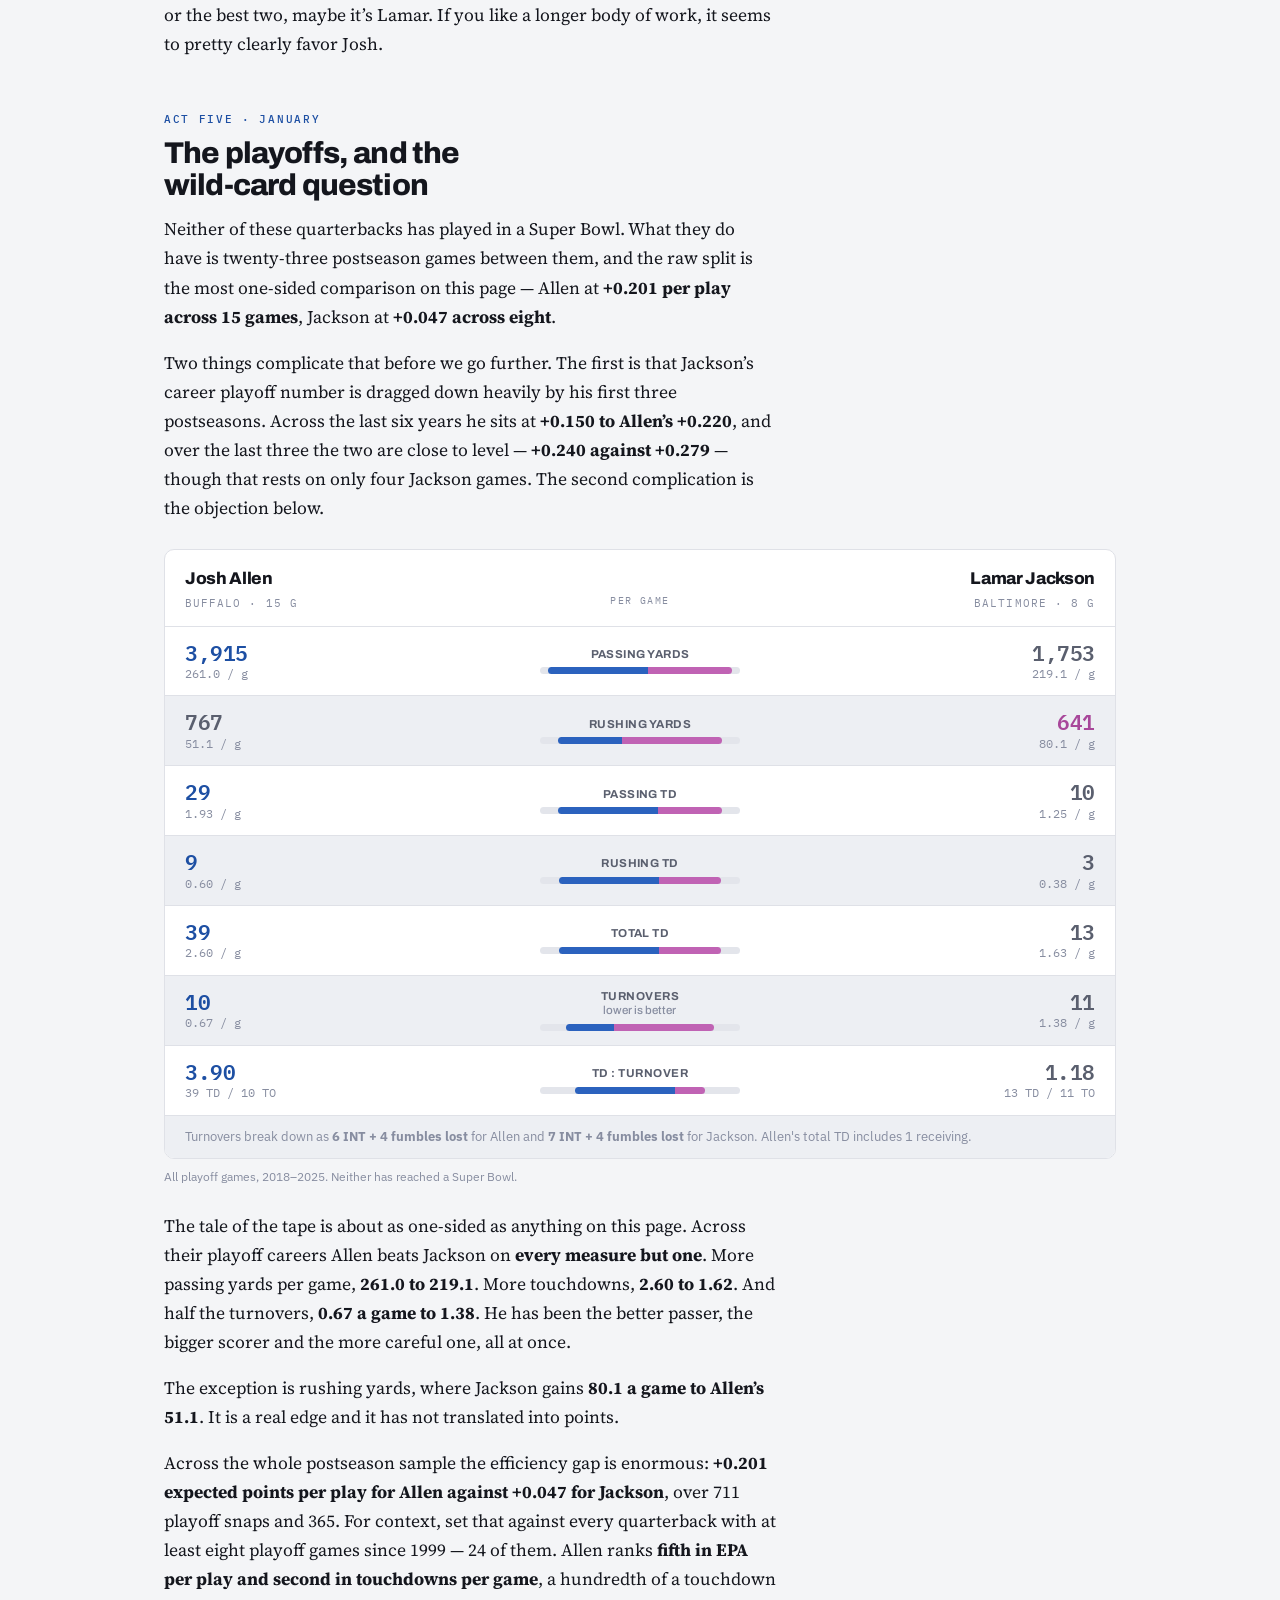
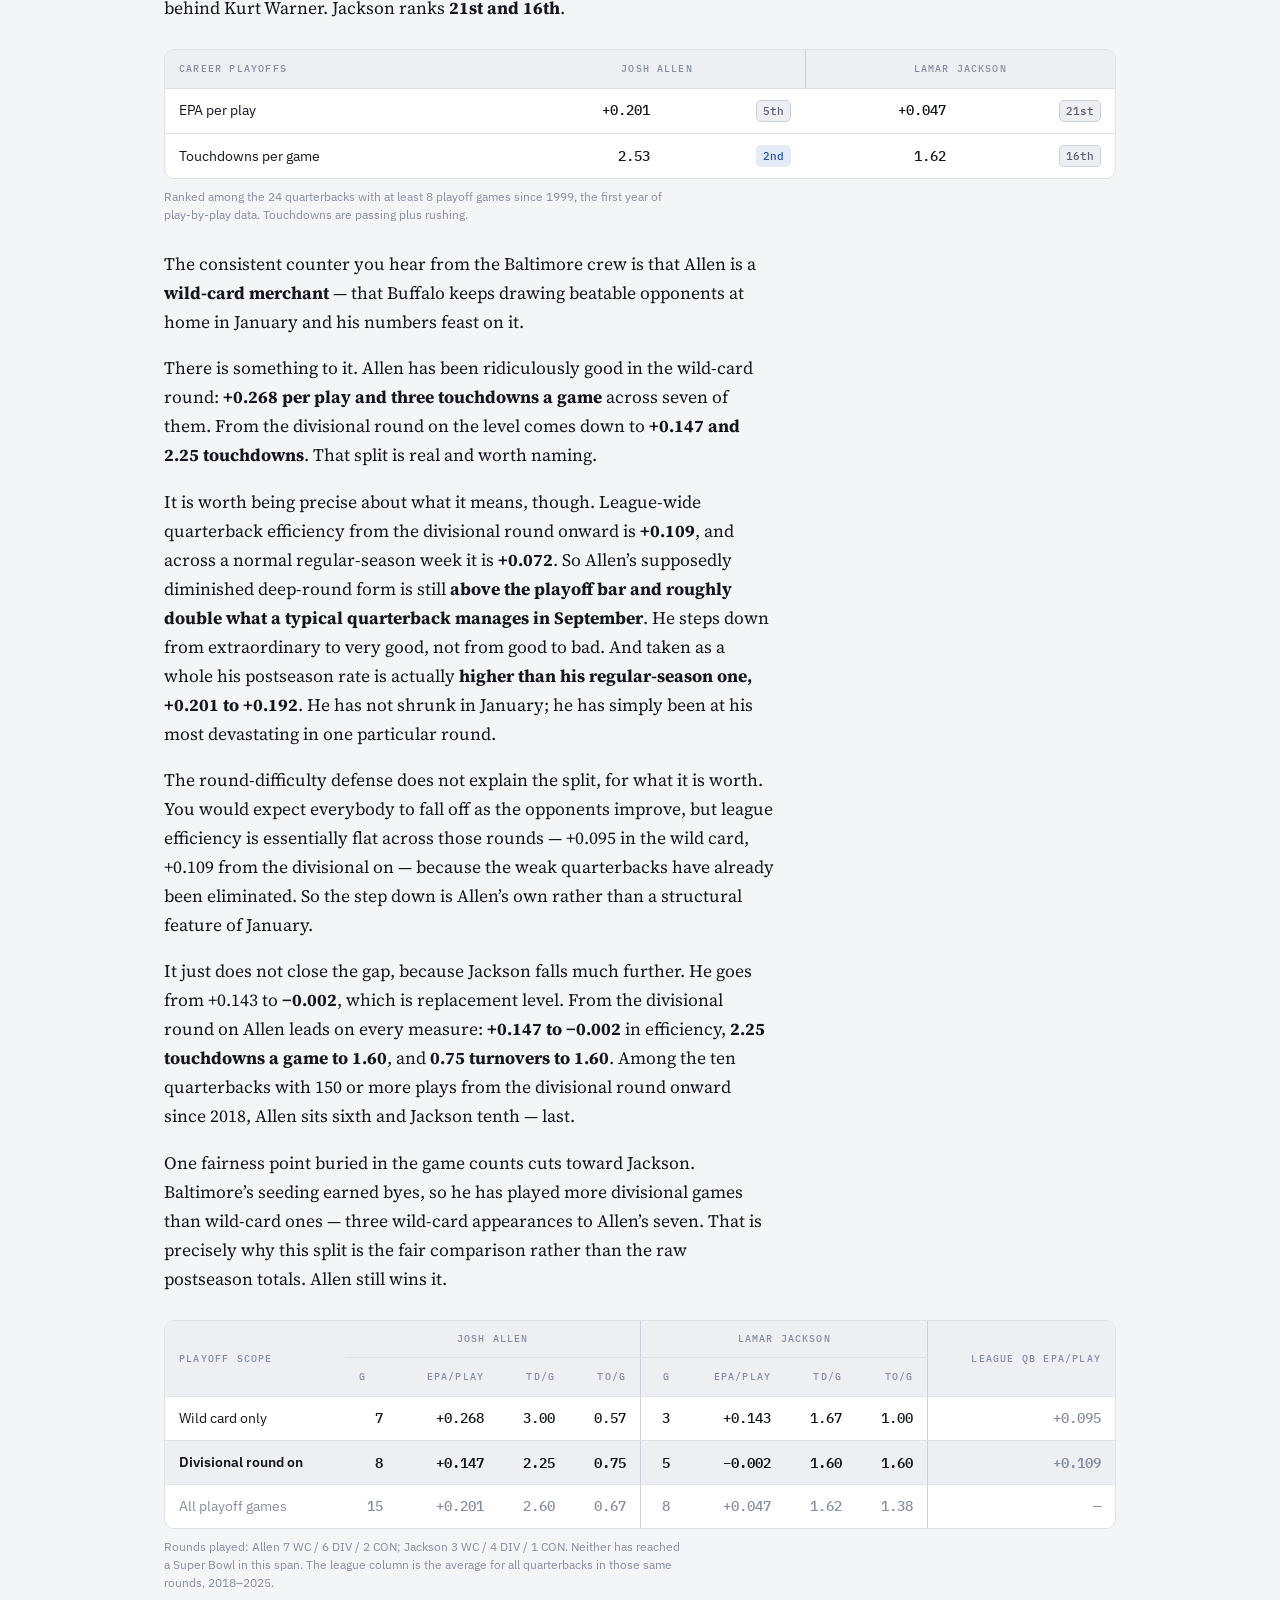
==== commit 1bc0b749: "Drop tagline; retitle post to 'A Deep Dive'; keep tag on re-publish" ====
--- a/posts/allen-vs-jackson/index.html
+++ b/posts/allen-vs-jackson/index.html
@@ -347,7 +347,7 @@
 <div class="wrap">
 <header>
   <div class="eyebrow">Quarterback analysis &middot; 2018&ndash;2025</div>
-  <h1><span class="a">Josh</span> vs <span class="l">Lamar</span>.<br>Let&rsquo;s settle the debate.</h1>
+  <h1><span class="a">Josh</span> vs <span class="l">Lamar</span>.<br>A Deep Dive.</h1>
   <p class="standfirst">If you&rsquo;ve ever been on NFL Twitter, you&rsquo;ve likely encountered
   furious Baltimoreans and Buffalonians heatedly defending the honor of their respective quarterbacks,
   sometimes going so far as to resort to racially charged insults. Let&rsquo;s scale back the rhetoric
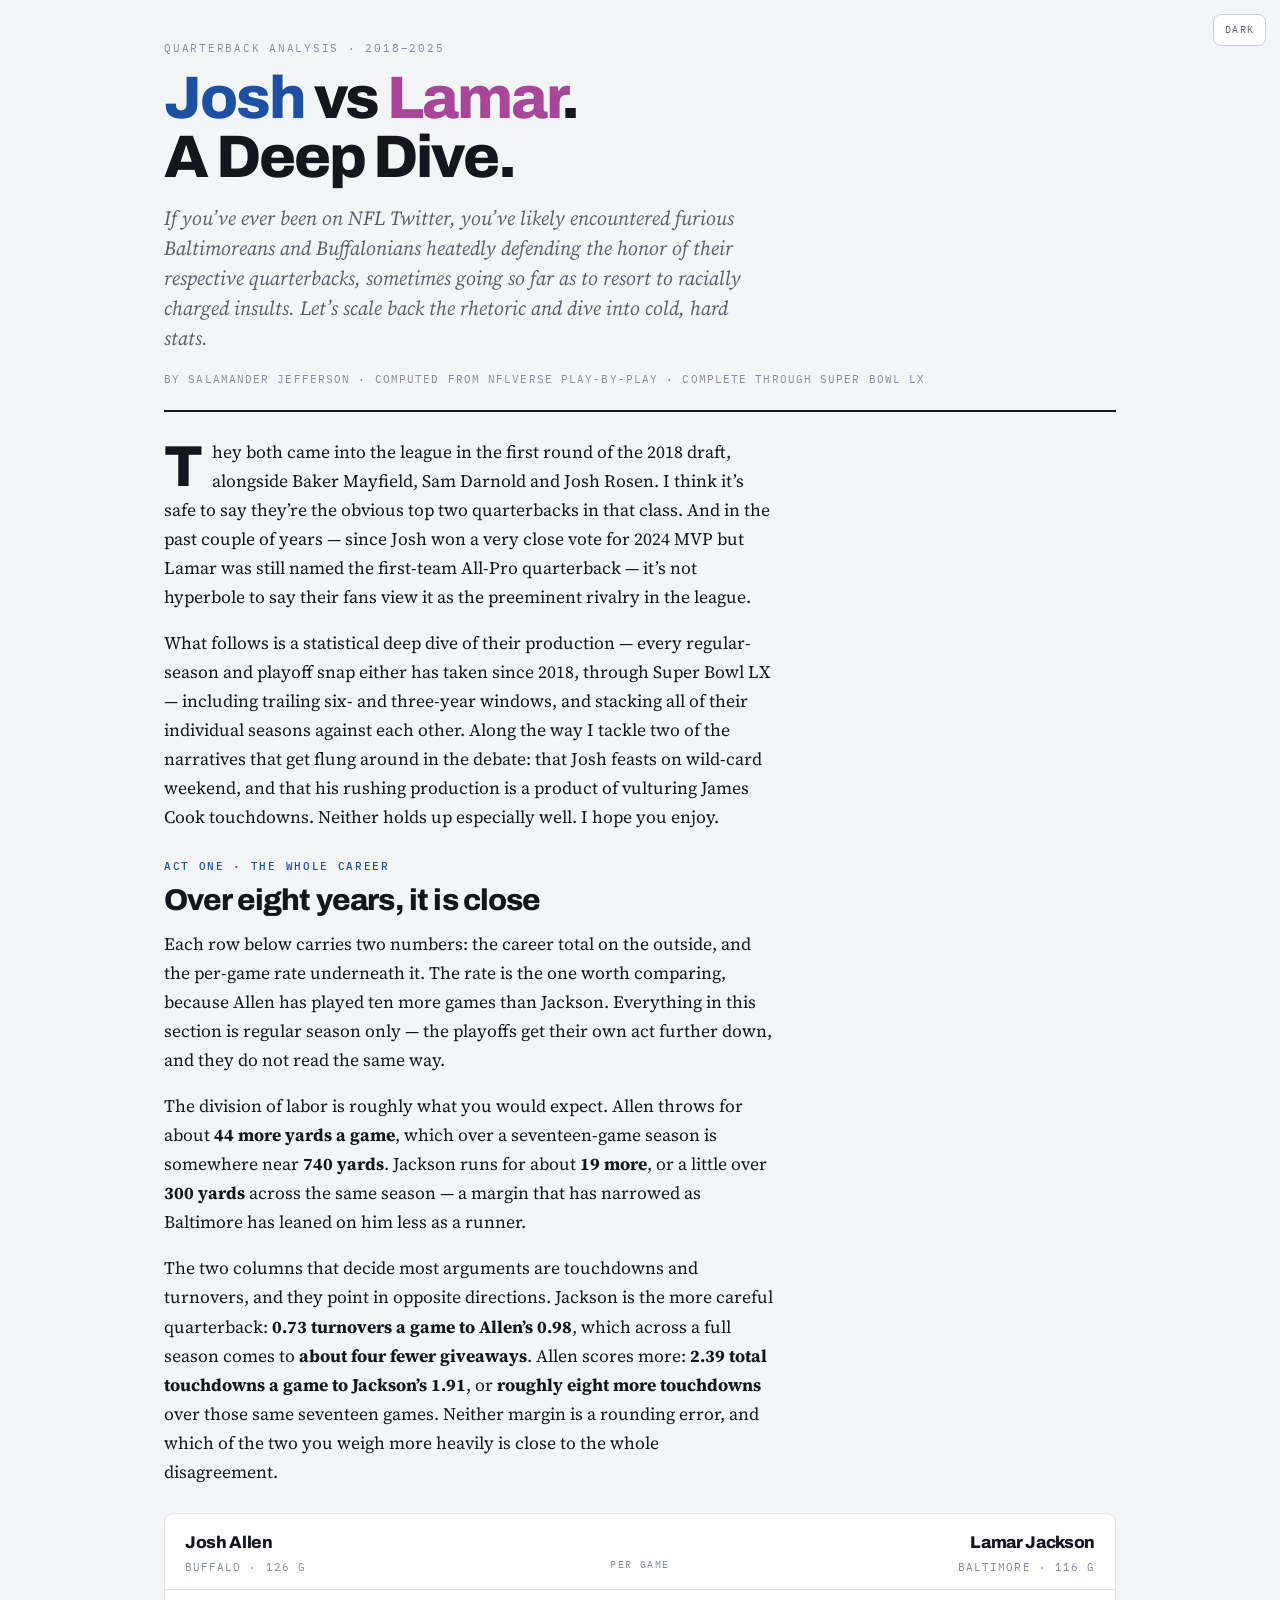
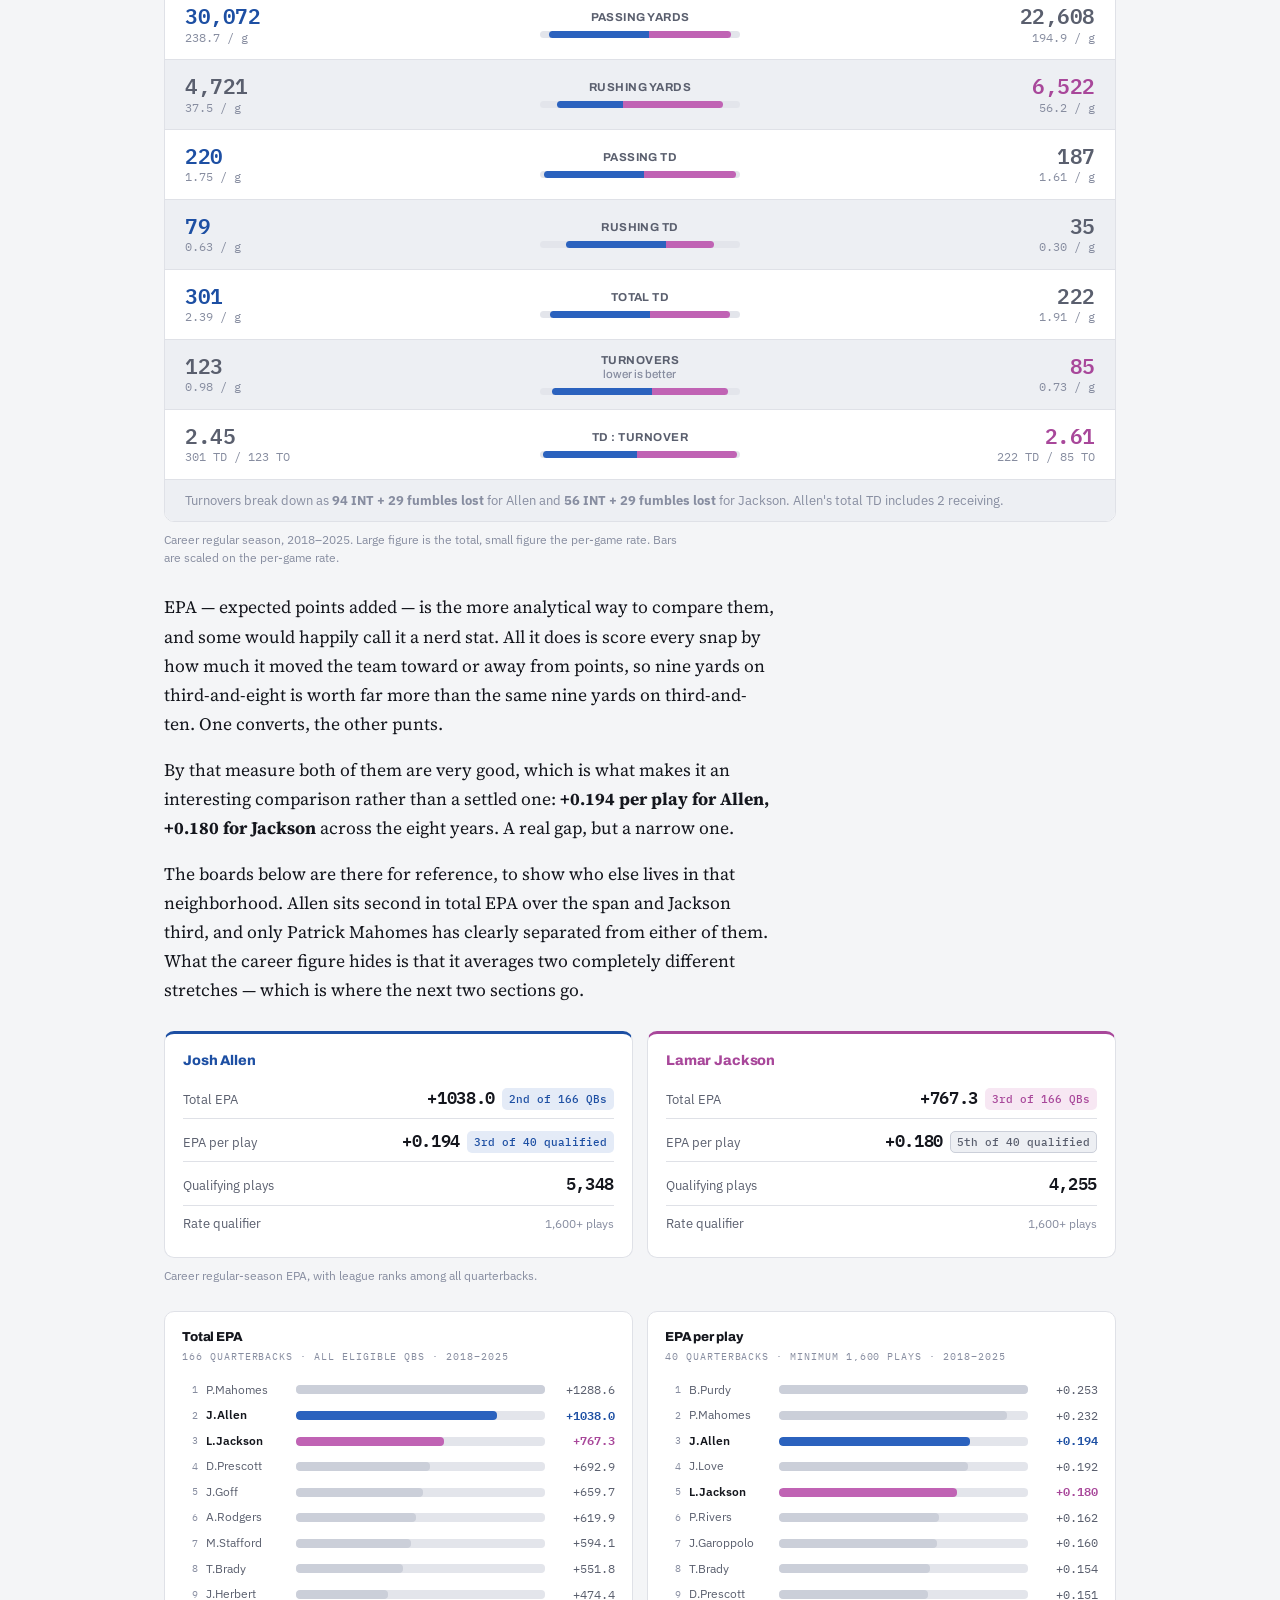
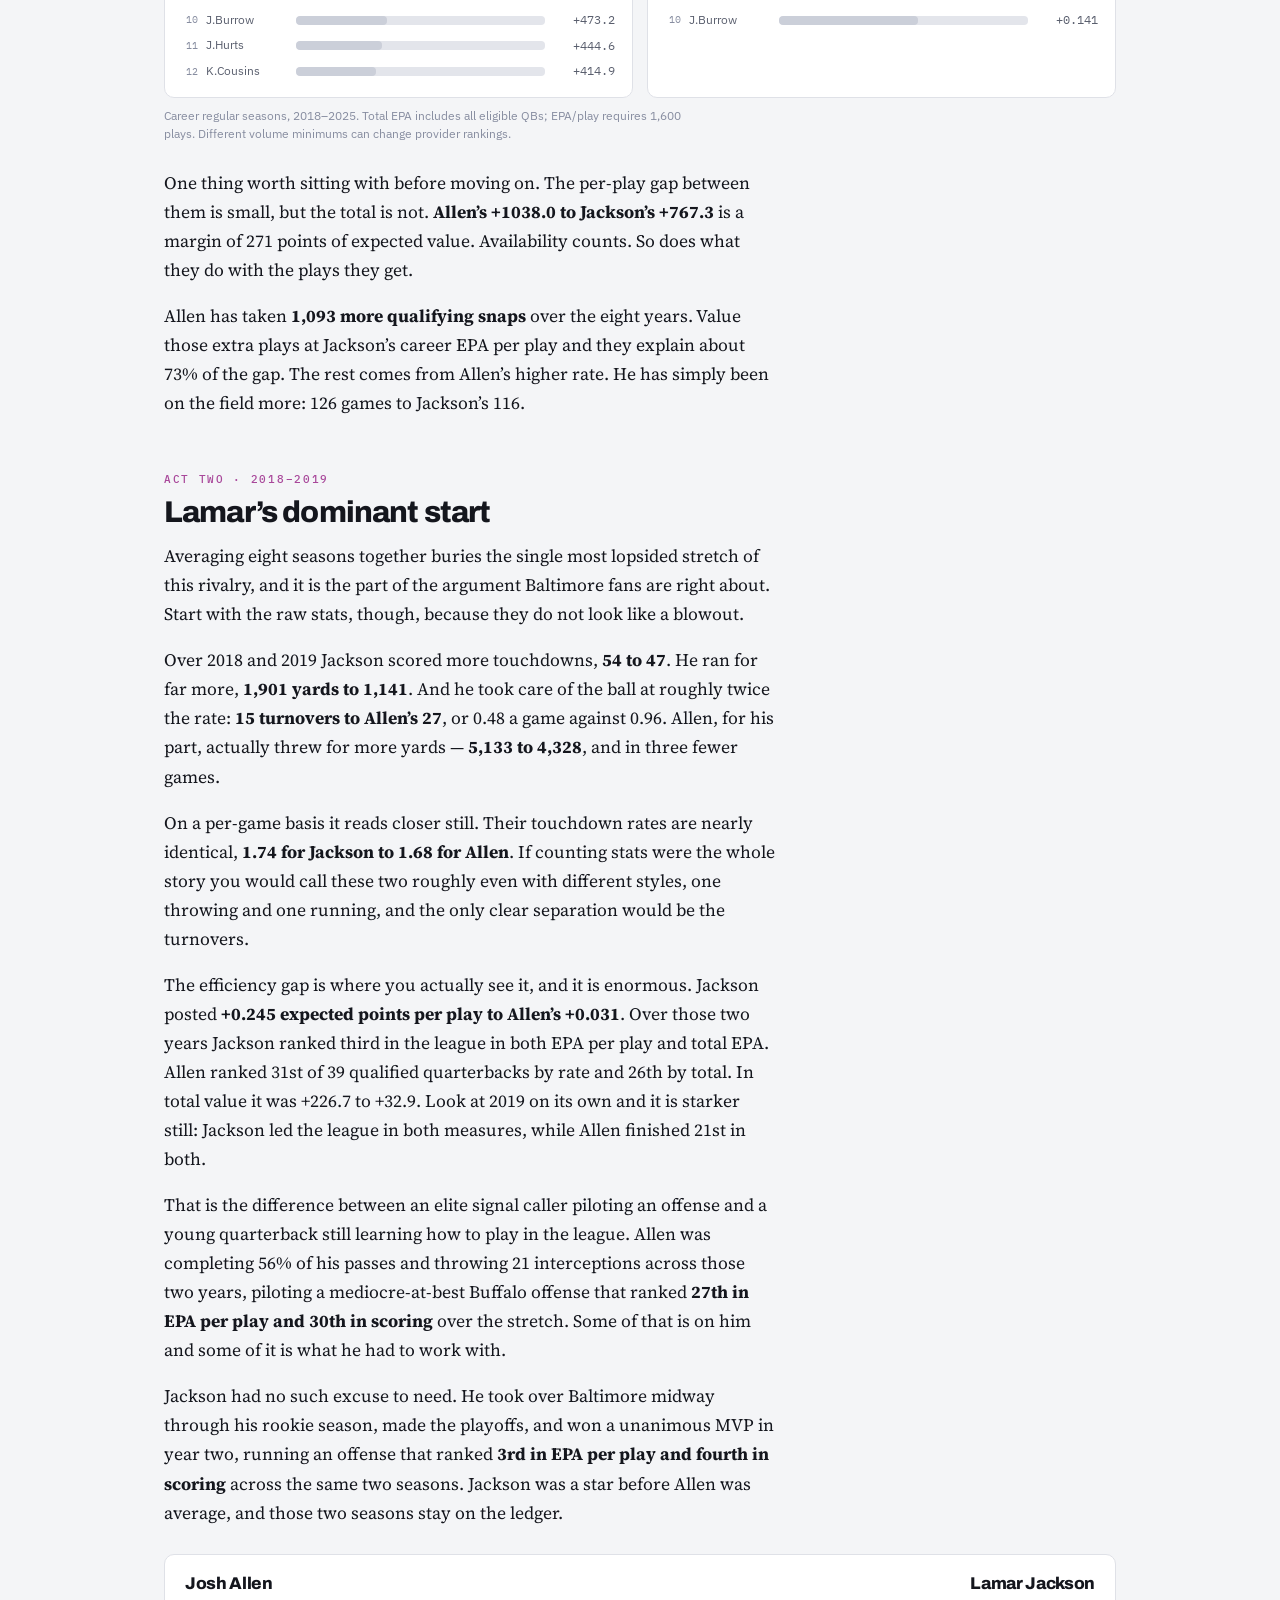
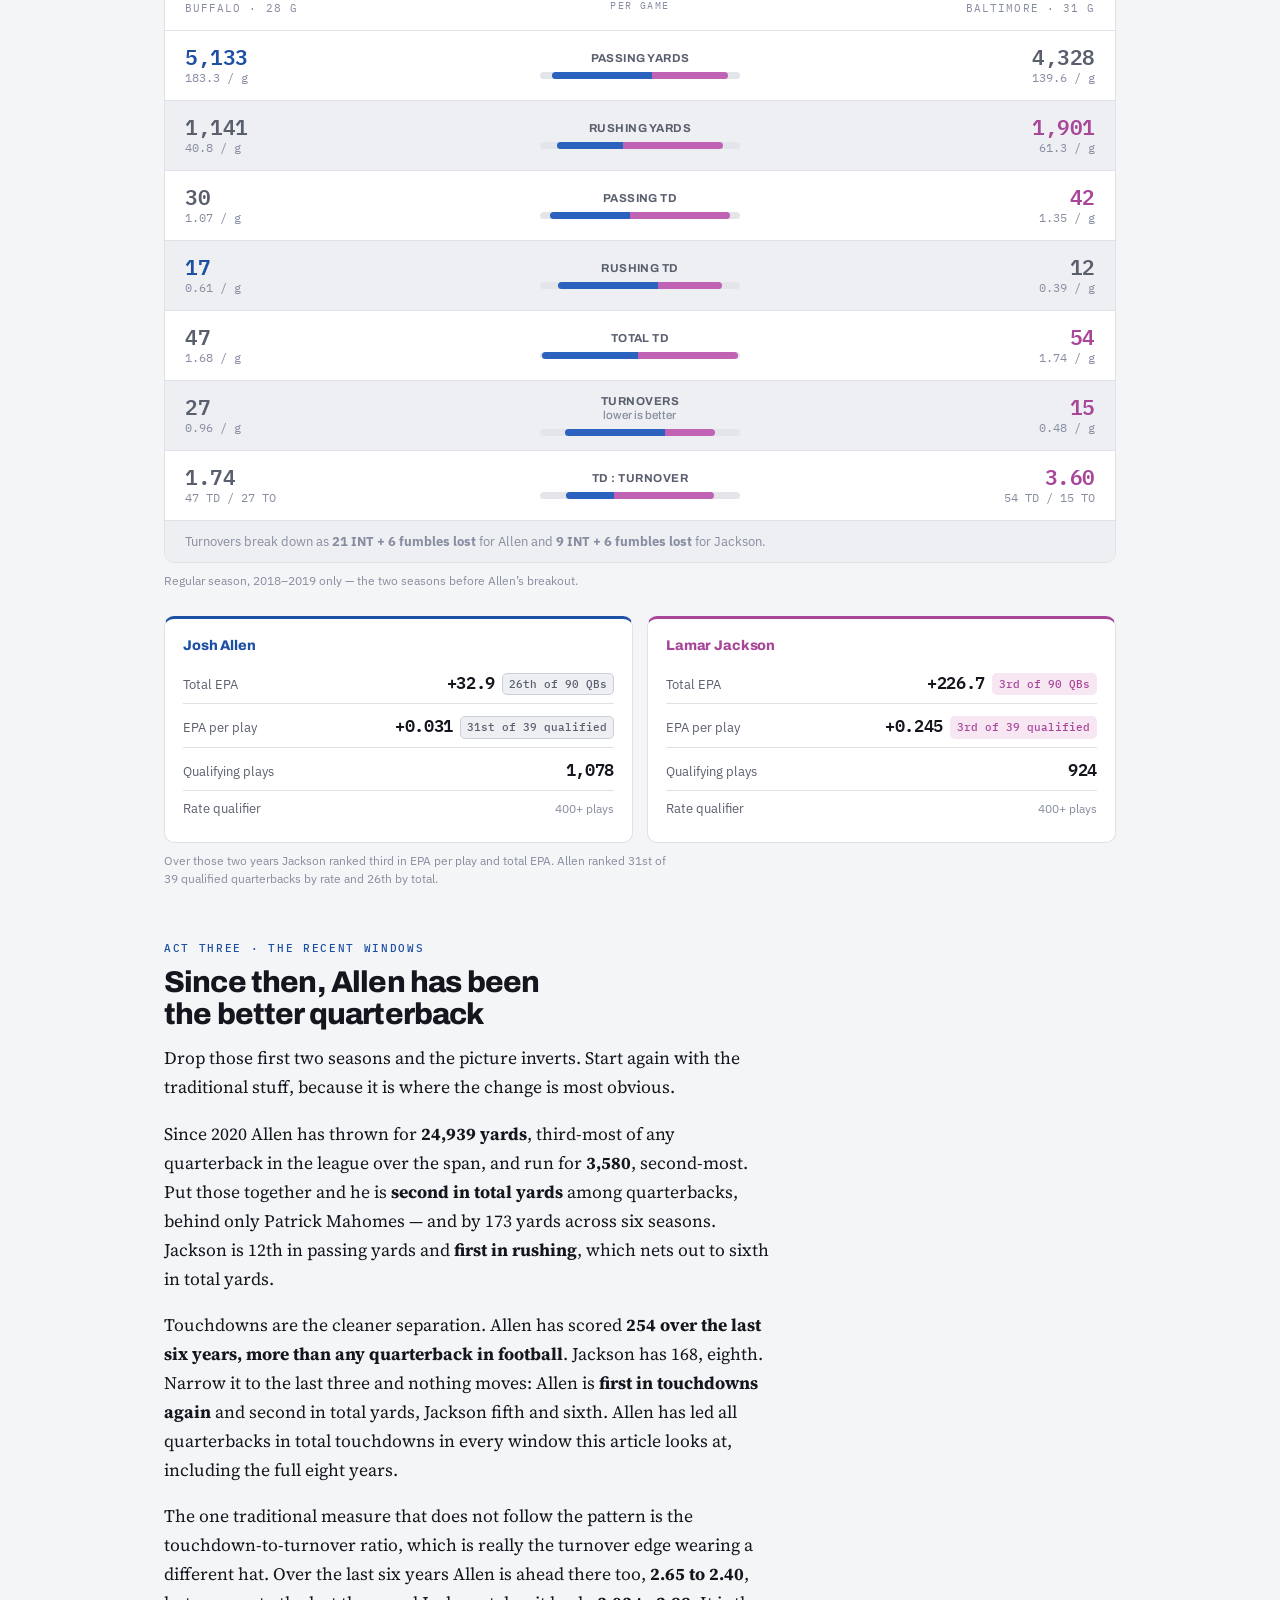
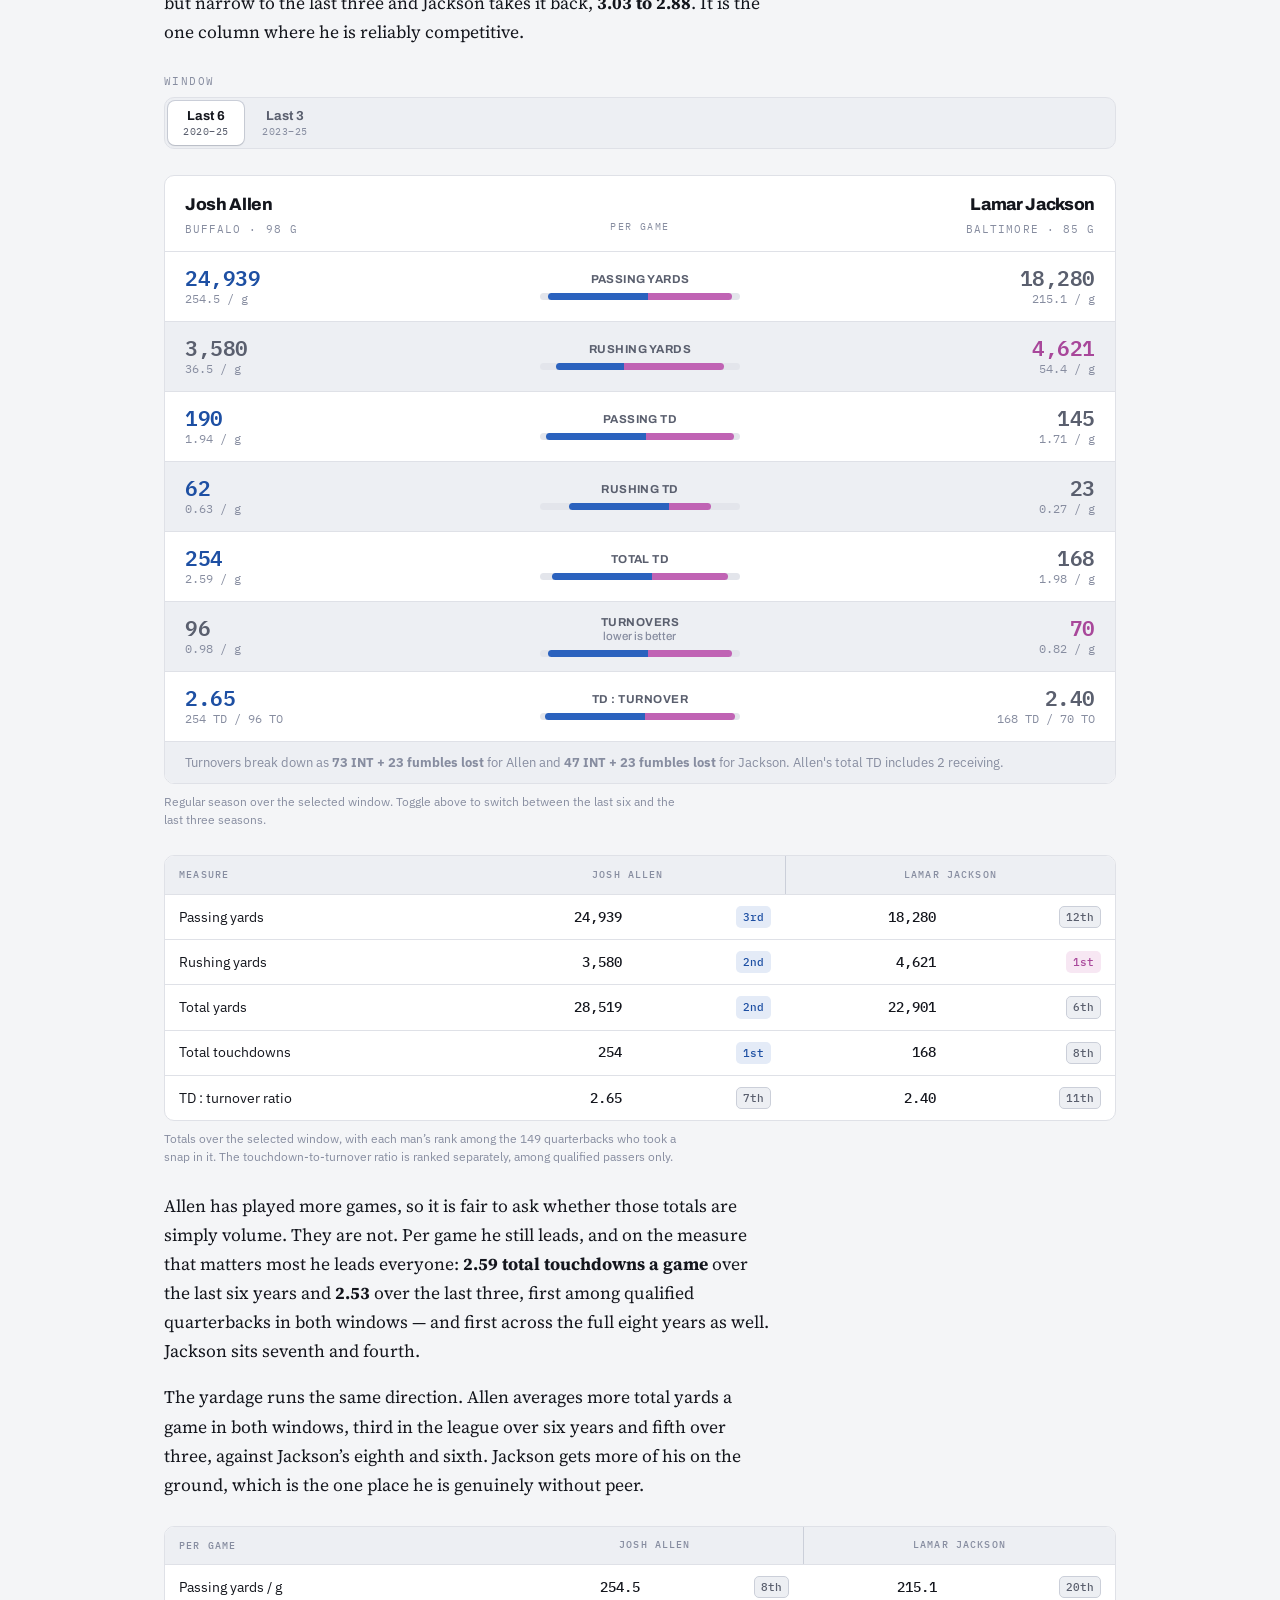
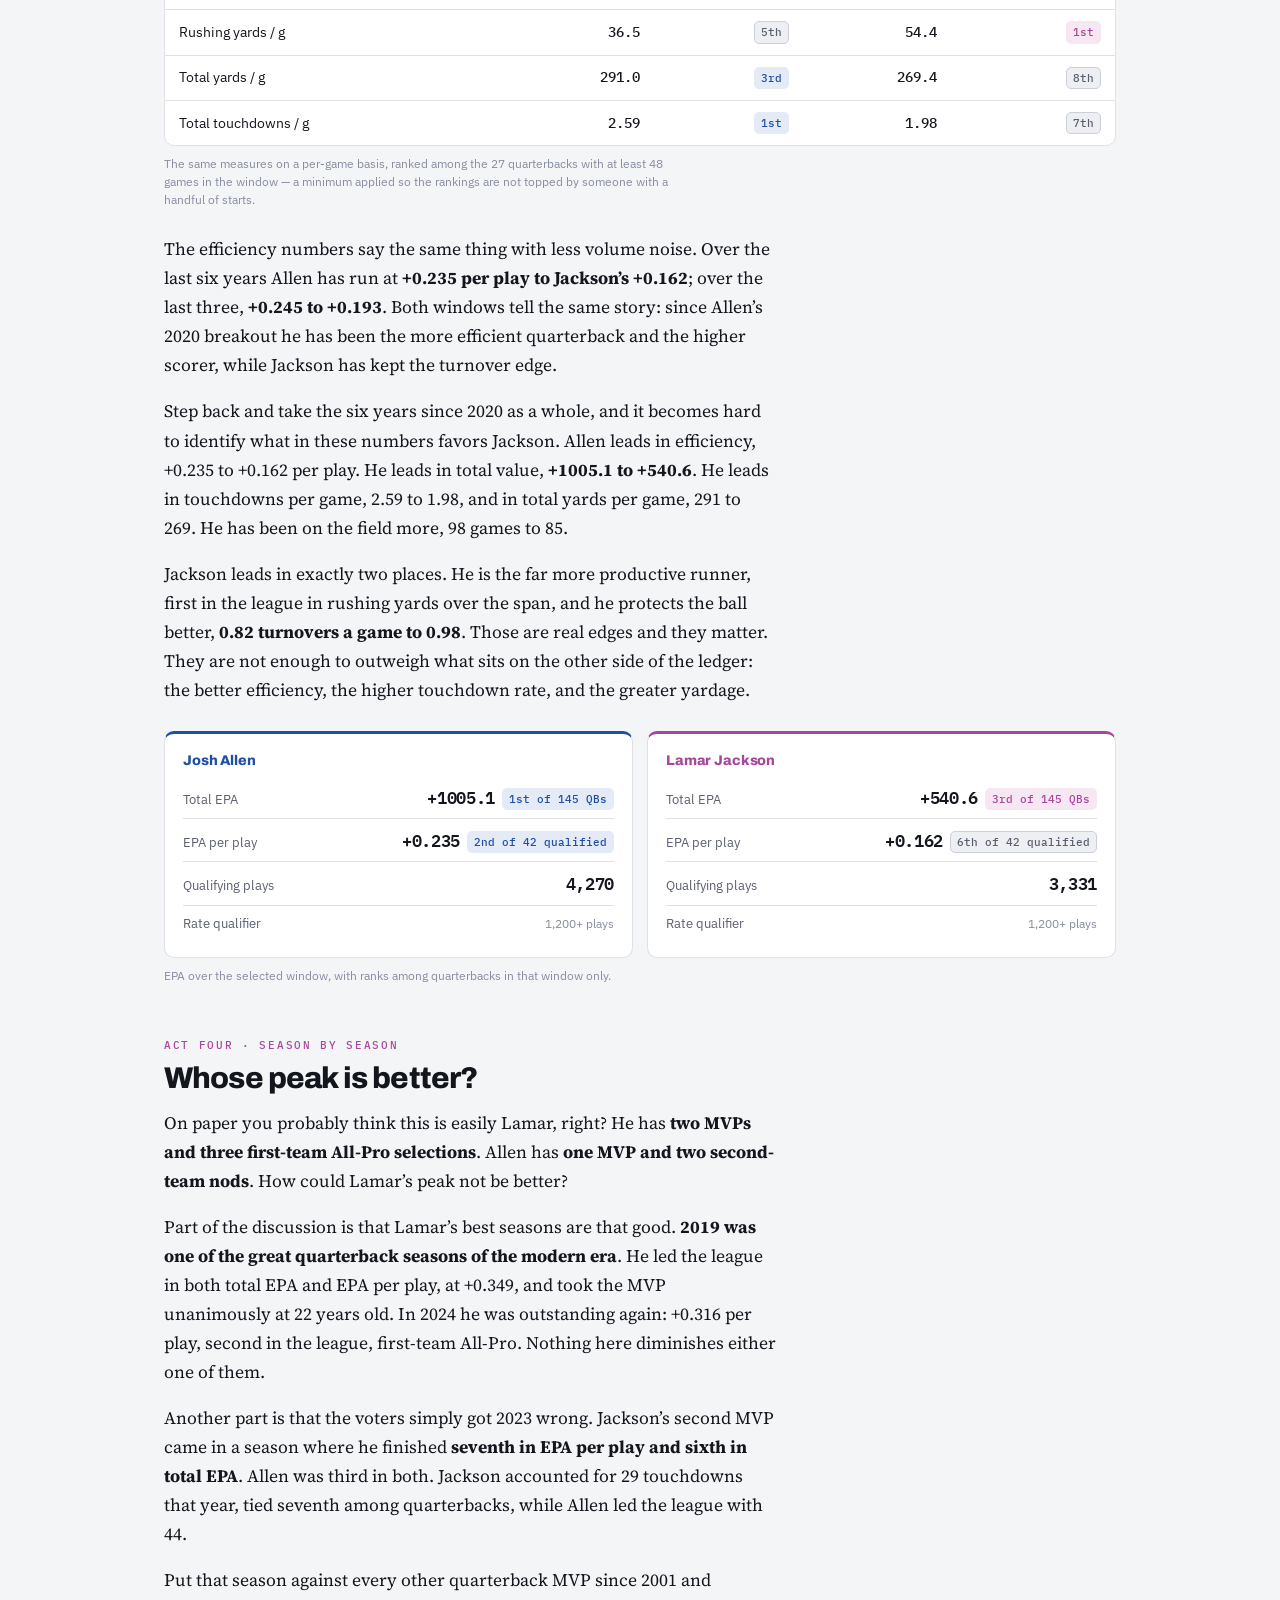
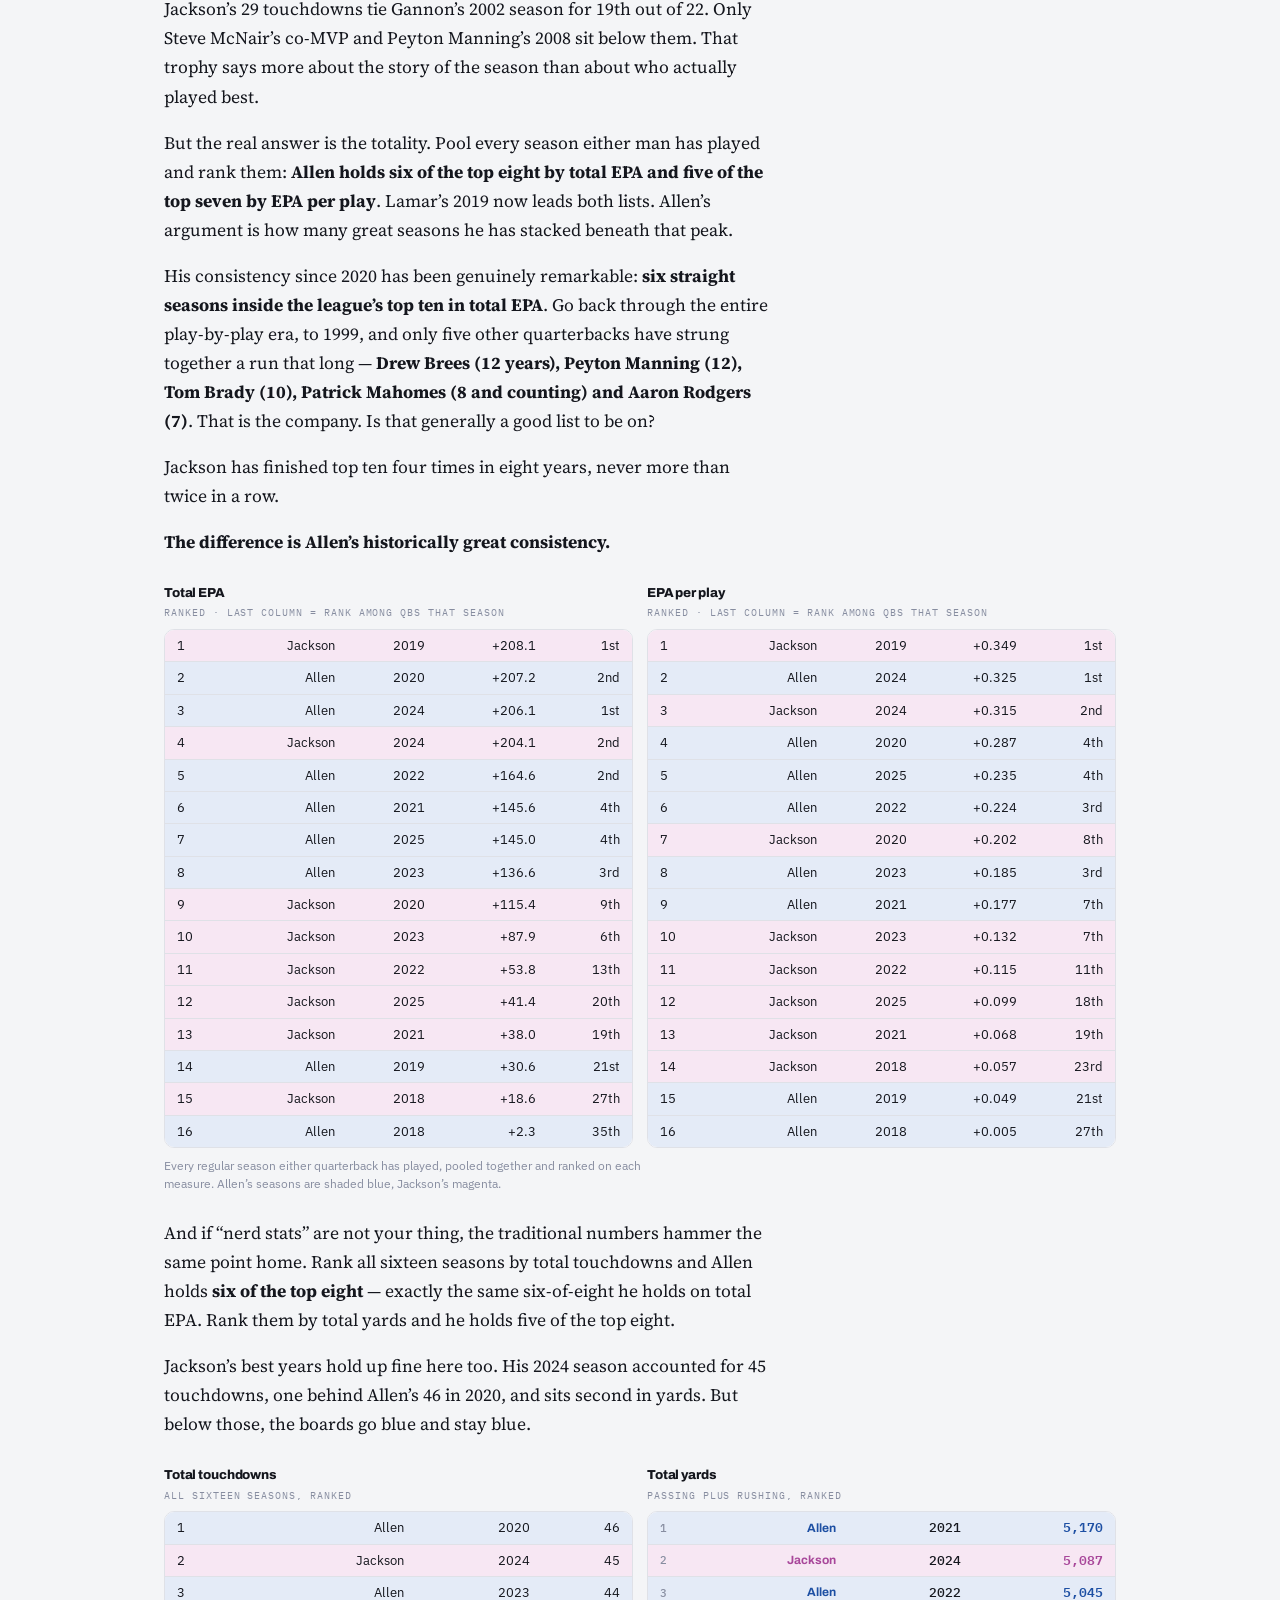
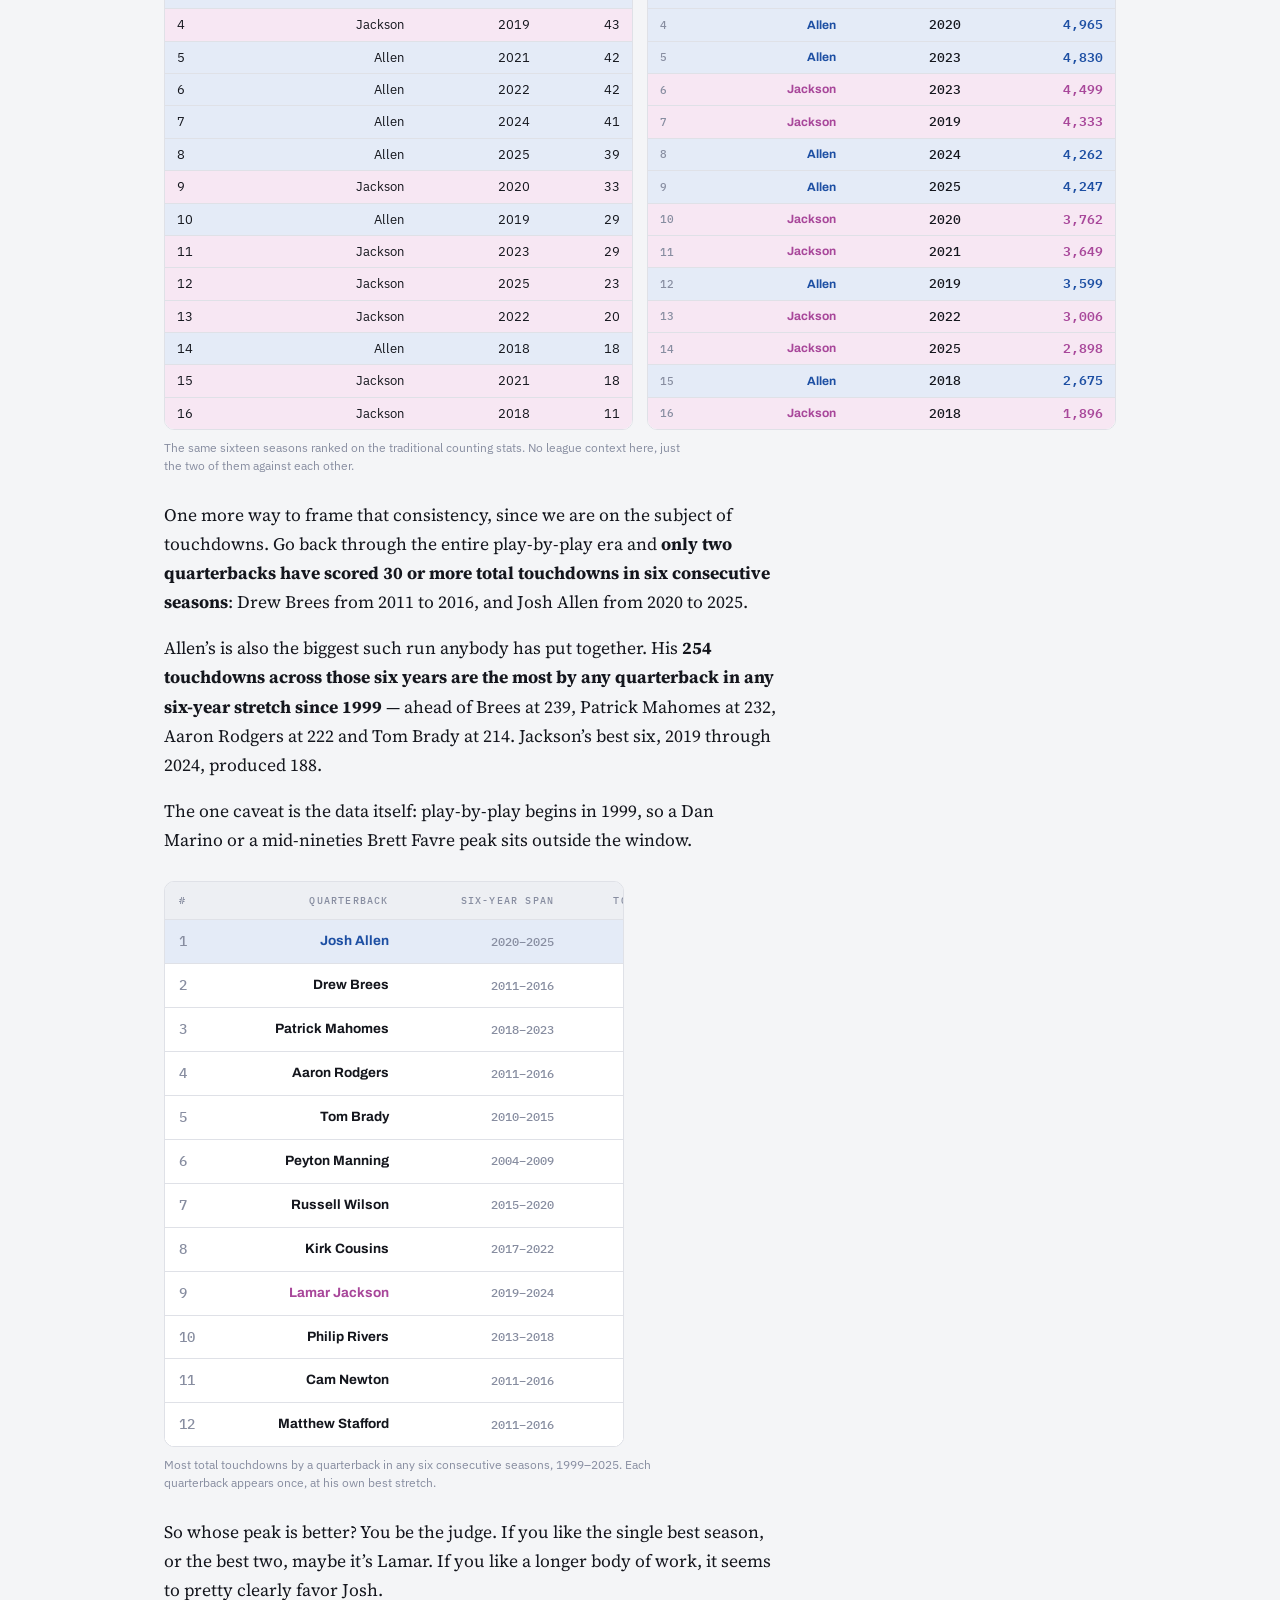
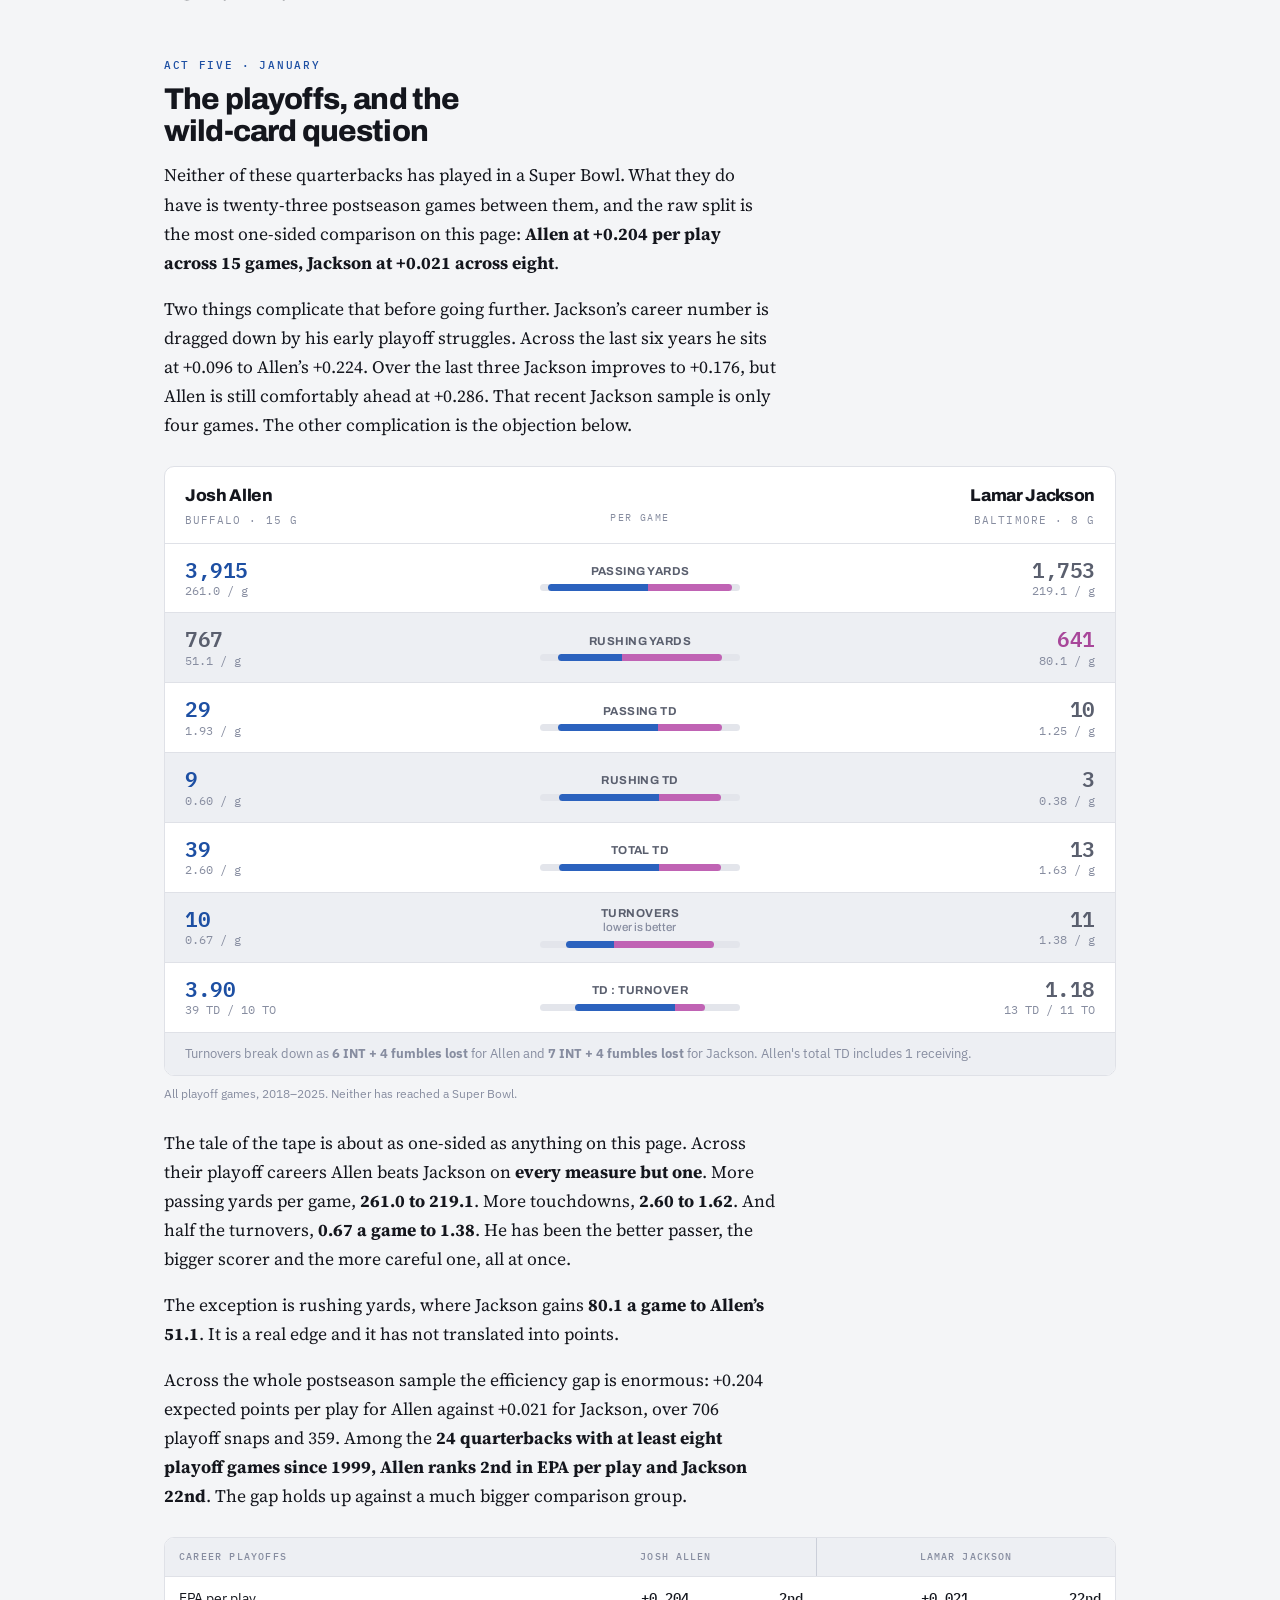
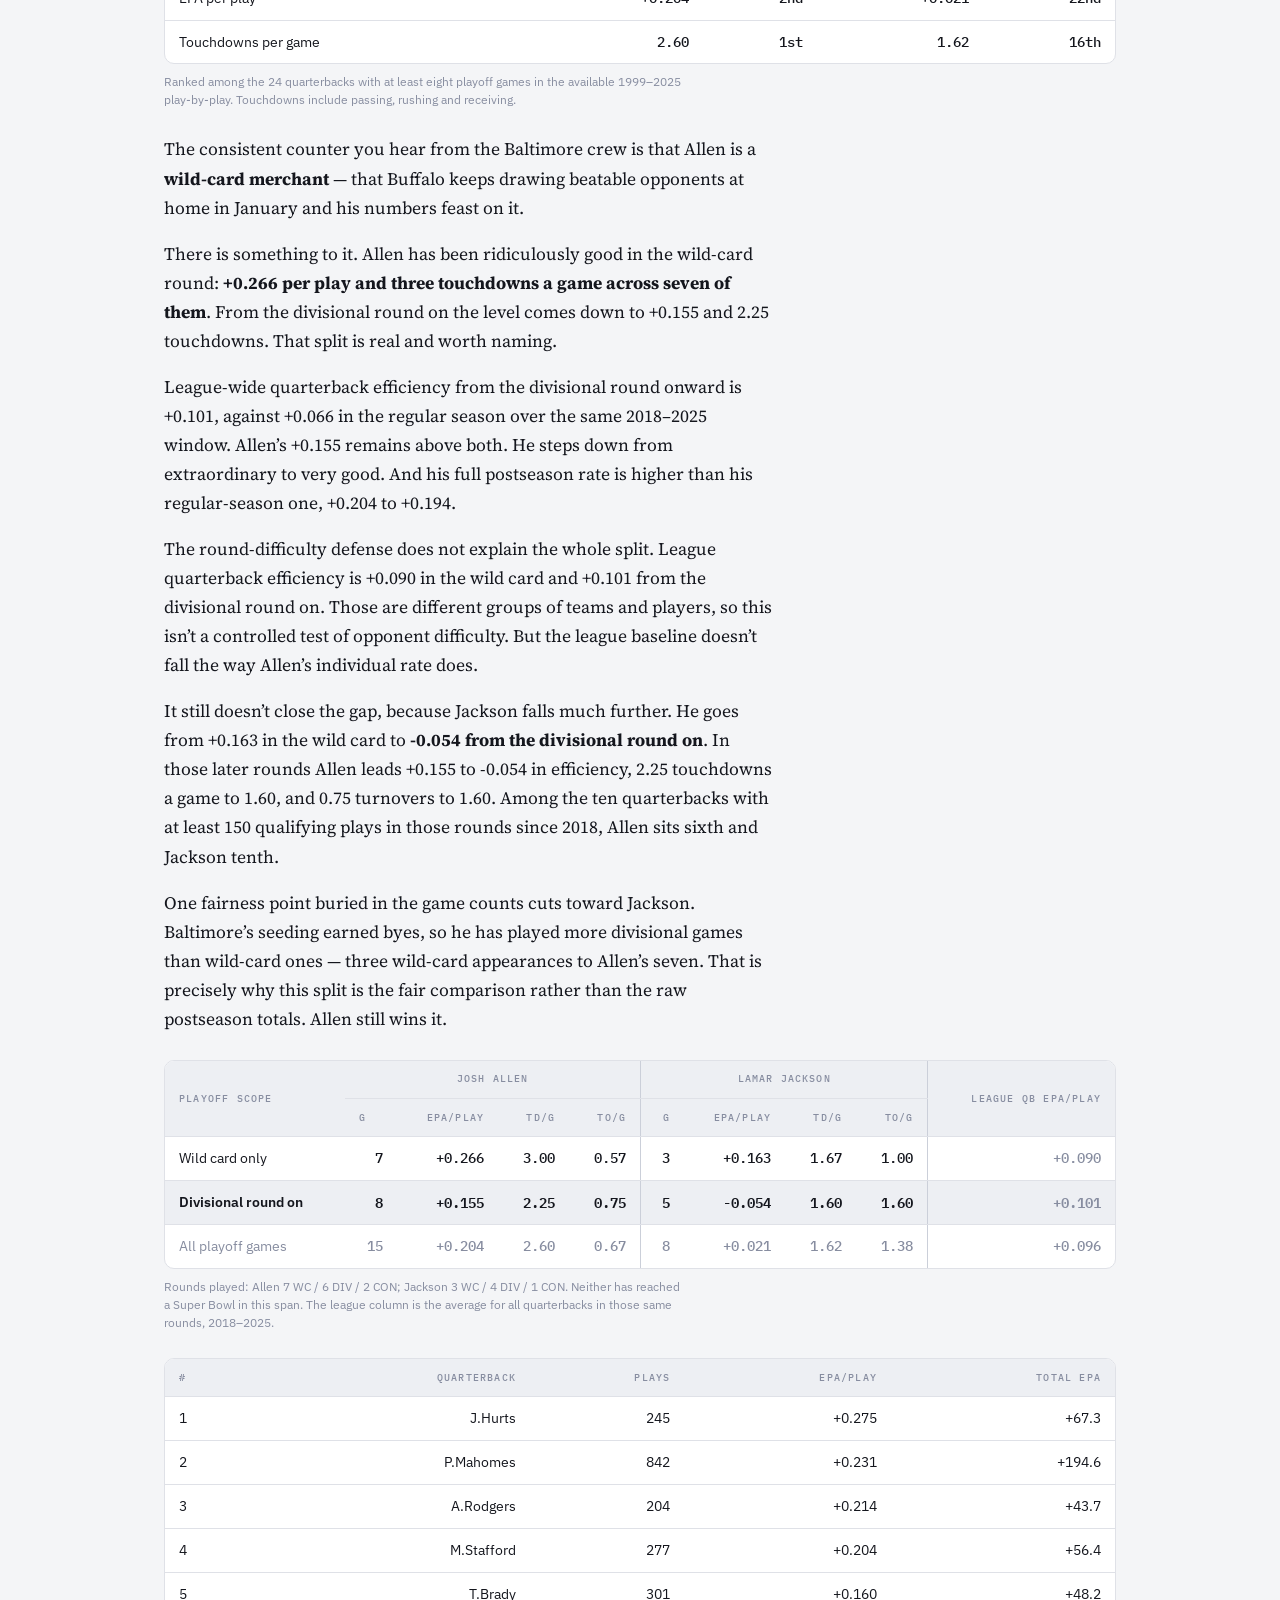
==== commit 2c39eec8: "Align quarterback articles with shared nfelo-compatible EPA calculation" ====
--- a/posts/allen-vs-jackson/index.html
+++ b/posts/allen-vs-jackson/index.html
@@ -1,14 +1,15 @@
-<!doctype html>
+<!DOCTYPE html>
+
 <html lang="en">
 <head>
-<meta charset="utf-8">
-<meta name="viewport" content="width=device-width, initial-scale=1">
-<meta name="color-scheme" content="light dark">
-<meta name="description" content="Josh Allen and Lamar Jackson compared across eight seasons of nflverse play-by-play, testing the wild-card, goal-line and vulturing objections.">
-<title>Allen vs. Jackson</title>
-<link rel="preconnect" href="https://fonts.googleapis.com">
-<link rel="preconnect" href="https://fonts.gstatic.com" crossorigin>
-<link rel="stylesheet" href="https://fonts.googleapis.com/css2?family=Archivo:wght@500;700;800&family=IBM+Plex+Mono:wght@400;500;600&family=IBM+Plex+Sans:wght@400;500;600&family=Source+Serif+4:ital,opsz,wght@0,8..60,400;0,8..60,600;1,8..60,400&display=swap">
+<meta charset="utf-8"/>
+<meta content="width=device-width, initial-scale=1" name="viewport"/>
+<meta content="light dark" name="color-scheme"/>
+<meta content="Josh Allen and Lamar Jackson compared across eight seasons of nflverse play-by-play, testing the wild-card, goal-line and vulturing objections." name="description"/>
+<title>Josh vs Lamar. A Deep Dive.</title>
+<link href="https://fonts.googleapis.com" rel="preconnect"/>
+<link crossorigin="" href="https://fonts.gstatic.com" rel="preconnect"/>
+<link href="https://fonts.googleapis.com/css2?family=Archivo:wght@500;700;800&amp;family=IBM+Plex+Mono:wght@400;500;600&amp;family=IBM+Plex+Sans:wght@400;500;600&amp;family=Source+Serif+4:ital,opsz,wght@0,8..60,400;0,8..60,600;1,8..60,400&amp;display=swap" rel="stylesheet"/>
 <style>
 *,*::before,*::after{box-sizing:border-box}
 html{-webkit-text-size-adjust:100%}
@@ -346,933 +347,541 @@
 <body>
 <div class="wrap">
 <header>
-  <div class="eyebrow">Quarterback analysis &middot; 2018&ndash;2025</div>
-  <h1><span class="a">Josh</span> vs <span class="l">Lamar</span>.<br>A Deep Dive.</h1>
-  <p class="standfirst">If you&rsquo;ve ever been on NFL Twitter, you&rsquo;ve likely encountered
+<div class="eyebrow">Quarterback analysis · 2018–2025</div>
+<h1><span class="a">Josh</span> vs <span class="l">Lamar</span>.<br/>A Deep Dive.</h1>
+<p class="standfirst">If you’ve ever been on NFL Twitter, you’ve likely encountered
   furious Baltimoreans and Buffalonians heatedly defending the honor of their respective quarterbacks,
-  sometimes going so far as to resort to racially charged insults. Let&rsquo;s scale back the rhetoric
+  sometimes going so far as to resort to racially charged insults. Let’s scale back the rhetoric
   and dive into cold, hard stats.</p>
-  <div class="byline">By Salamander Jefferson &middot; computed from nflverse play-by-play &middot; complete through Super Bowl LX</div>
+<div class="byline">By Salamander Jefferson · computed from nflverse play-by-play · complete through Super Bowl LX</div>
 </header>
-
 <div class="prose"><p class="drop">They both came into the league in the first round of the 2018 draft,
-alongside Baker Mayfield, Sam Darnold and Josh Rosen. I think it&rsquo;s safe to say they&rsquo;re the
-obvious top two quarterbacks in that class. And in the past couple of years &mdash; since Josh won a
-very close vote for 2024 MVP but Lamar was still named the first-team All-Pro quarterback &mdash;
-it&rsquo;s not hyperbole to say their fans view it as the preeminent rivalry in the league.</p>
-
-<p>What follows is a statistical deep dive of their production &mdash; every regular-season and
-playoff snap either has taken since 2018, through Super Bowl LX &mdash; including trailing six- and
+alongside Baker Mayfield, Sam Darnold and Josh Rosen. I think it’s safe to say they’re the
+obvious top two quarterbacks in that class. And in the past couple of years — since Josh won a
+very close vote for 2024 MVP but Lamar was still named the first-team All-Pro quarterback —
+it’s not hyperbole to say their fans view it as the preeminent rivalry in the league.</p>
+<p>What follows is a statistical deep dive of their production — every regular-season and
+playoff snap either has taken since 2018, through Super Bowl LX — including trailing six- and
 three-year windows, and stacking all of their individual seasons against each other. Along the way I
 tackle two of the narratives that get flung around in the debate: that Josh feasts on wild-card
 weekend, and that his rushing production is a product of vulturing James Cook touchdowns. Neither holds up
 especially well. I hope you enjoy.</p></div>
-
 <section class="art-sec" style="margin-top:0">
-  <div class="kicker">Act one &middot; the whole career</div>
-  <h2 class="art">Over eight years, it is close</h2>
-  <div class="prose"><p>Each row below carries two numbers: the career total on the outside, and the
+<div class="kicker">Act one · the whole career</div>
+<h2 class="art">Over eight years, it is close</h2>
+<div class="prose"><p>Each row below carries two numbers: the career total on the outside, and the
 per-game rate underneath it. The rate is the one worth comparing, because Allen has played ten more
-games than Jackson. Everything in this section is regular season only &mdash; the playoffs get their
+games than Jackson. Everything in this section is regular season only — the playoffs get their
 own act further down, and they do not read the same way.</p>
-
 <p>The division of labor is roughly what you would expect. Allen throws for about <strong>44 more
 yards a game</strong>, which over a seventeen-game season is somewhere near <strong>740 yards</strong>.
 Jackson runs for about <strong>19 more</strong>, or a little over <strong>300 yards</strong> across the
-same season &mdash; a margin that has narrowed as Baltimore has leaned on him less as a runner.</p>
-
+same season — a margin that has narrowed as Baltimore has leaned on him less as a runner.</p>
 <p>The two columns that decide most arguments are touchdowns and turnovers, and they point in opposite
-directions. Jackson is the more careful quarterback: <strong>0.73 turnovers a game to Allen&rsquo;s
+directions. Jackson is the more careful quarterback: <strong>0.73 turnovers a game to Allen’s
 0.98</strong>, which across a full season comes to <strong>about four fewer giveaways</strong>. Allen
-scores more: <strong>2.38 total touchdowns a game to Jackson&rsquo;s 1.91</strong>, or
+scores more: <strong>2.39 total touchdowns a game to Jackson’s 1.91</strong>, or
 <strong>roughly eight more touchdowns</strong> over those same seventeen games. Neither margin is a
 rounding error, and which of the two you weigh more heavily is close to the whole disagreement.</p></div>
-  <figure>
-    <div class="tape" data-fig="tape-career">
-      <div class="tape-head">
-        <div class="who">Josh Allen<small id="hdA-career">Buffalo</small></div>
-        <div class="mid">per game</div>
-        <div class="who r">Lamar Jackson<small id="hdL-career">Baltimore</small></div>
-      </div>
-      <div id="rows-career"></div>
-      <div class="note-row" id="note-career"></div>
-    </div>
-    <figcaption>Career regular season, 2018&ndash;2025. Large figure is the total, small figure the per-game rate. Bars are scaled on the per-game rate.</figcaption>
-  </figure>
-  <div class="prose"><p>EPA &mdash; expected points added &mdash; is the more analytical way to compare
+<figure>
+<div class="tape" data-fig="tape-career">
+<div class="tape-head">
+<div class="who">Josh Allen<small id="hdA-career">Buffalo</small></div>
+<div class="mid">per game</div>
+<div class="who r">Lamar Jackson<small id="hdL-career">Baltimore</small></div>
+</div>
+<div id="rows-career"></div>
+<div class="note-row" id="note-career"></div>
+</div>
+<figcaption>Career regular season, 2018–2025. Large figure is the total, small figure the per-game rate. Bars are scaled on the per-game rate.</figcaption>
+</figure>
+<div class="prose"><p>EPA — expected points added — is the more analytical way to compare
 them, and some would happily call it a nerd stat. All it does is score every snap by how much it moved
 the team toward or away from points, so nine yards on third-and-eight is worth far more than the same
 nine yards on third-and-ten. One converts, the other punts.</p>
-
-<p>By that measure both of them are very good, which is what makes it an interesting comparison rather
-than a settled one: <strong>+0.192 per play for Allen, +0.175 for Jackson</strong> across the eight
-years. A real gap, but a narrow one.</p>
-
+<p>By that measure both of them are very good, which is what makes it an interesting comparison rather than a settled one: <strong>+0.194 per play for Allen, +0.180 for Jackson</strong> across the eight years. A real gap, but a narrow one.</p>
 <p>The boards below are there for reference, to show who else lives in that neighborhood. Allen sits
 second in total EPA over the span and Jackson third, and only Patrick Mahomes has clearly separated
 from either of them. What the career figure hides is that it averages two completely different
-stretches &mdash; which is where the next two sections go.</p></div>
-  <figure>
-    <div class="cards" id="epa-career" data-fig="epa-career"></div>
-    <figcaption>Career regular-season EPA, with league ranks among all quarterbacks.</figcaption>
-  </figure>
-  <figure>
-    <div class="ld-grid" data-fig="leaders"><div class="ld-panel"><h4>Total EPA<small>all 168 quarterbacks, 2018–2025</small></h4><div class="ld-row ">
-          <span class="ld-rk">1</span>
-          <span class="ld-nm">P.Mahomes</span>
-          <span class="ld-track"><span class="ld-bar n" style="width:100.0%"></span></span>
-          <span class="ld-v">+1383.6</span></div><div class="ld-row a">
-          <span class="ld-rk">2</span>
-          <span class="ld-nm">J.Allen</span>
-          <span class="ld-track"><span class="ld-bar a" style="width:74.9%"></span></span>
-          <span class="ld-v">+1035.7</span></div><div class="ld-row l">
-          <span class="ld-rk">3</span>
-          <span class="ld-nm">L.Jackson</span>
-          <span class="ld-track"><span class="ld-bar l" style="width:54.6%"></span></span>
-          <span class="ld-v">+755.4</span></div><div class="ld-row ">
-          <span class="ld-rk">4</span>
-          <span class="ld-nm">D.Prescott</span>
-          <span class="ld-track"><span class="ld-bar n" style="width:52.5%"></span></span>
-          <span class="ld-v">+725.9</span></div><div class="ld-row ">
-          <span class="ld-rk">5</span>
-          <span class="ld-nm">J.Goff</span>
-          <span class="ld-track"><span class="ld-bar n" style="width:49.0%"></span></span>
-          <span class="ld-v">+678.4</span></div><div class="ld-row ">
-          <span class="ld-rk">6</span>
-          <span class="ld-nm">A.Rodgers</span>
-          <span class="ld-track"><span class="ld-bar n" style="width:48.1%"></span></span>
-          <span class="ld-v">+665.2</span></div><div class="ld-row ">
-          <span class="ld-rk">7</span>
-          <span class="ld-nm">M.Stafford</span>
-          <span class="ld-track"><span class="ld-bar n" style="width:43.6%"></span></span>
-          <span class="ld-v">+603.4</span></div><div class="ld-row ">
-          <span class="ld-rk">8</span>
-          <span class="ld-nm">T.Brady</span>
-          <span class="ld-track"><span class="ld-bar n" style="width:42.9%"></span></span>
-          <span class="ld-v">+593.2</span></div><div class="ld-row ">
-          <span class="ld-rk">9</span>
-          <span class="ld-nm">J.Herbert</span>
-          <span class="ld-track"><span class="ld-bar n" style="width:39.4%"></span></span>
-          <span class="ld-v">+544.9</span></div><div class="ld-row ">
-          <span class="ld-rk">10</span>
-          <span class="ld-nm">J.Burrow</span>
-          <span class="ld-track"><span class="ld-bar n" style="width:38.1%"></span></span>
-          <span class="ld-v">+526.9</span></div></div><div class="ld-panel"><h4>EPA per play<small>40 qualified at 1,600+ plays</small></h4><div class="ld-row ">
-          <span class="ld-rk">1</span>
-          <span class="ld-nm">B.Purdy</span>
-          <span class="ld-track"><span class="ld-bar n" style="width:100.0%"></span></span>
-          <span class="ld-v">+0.254</span></div><div class="ld-row ">
-          <span class="ld-rk">2</span>
-          <span class="ld-nm">P.Mahomes</span>
-          <span class="ld-track"><span class="ld-bar n" style="width:97.2%"></span></span>
-          <span class="ld-v">+0.247</span></div><div class="ld-row ">
-          <span class="ld-rk">3</span>
-          <span class="ld-nm">J.Love</span>
-          <span class="ld-track"><span class="ld-bar n" style="width:77.4%"></span></span>
-          <span class="ld-v">+0.197</span></div><div class="ld-row a">
-          <span class="ld-rk">4</span>
-          <span class="ld-nm">J.Allen</span>
-          <span class="ld-track"><span class="ld-bar a" style="width:75.3%"></span></span>
-          <span class="ld-v">+0.192</span></div><div class="ld-row ">
-          <span class="ld-rk">5</span>
-          <span class="ld-nm">P.Rivers</span>
-          <span class="ld-track"><span class="ld-bar n" style="width:69.0%"></span></span>
-          <span class="ld-v">+0.176</span></div><div class="ld-row l">
-          <span class="ld-rk">6</span>
-          <span class="ld-nm">L.Jackson</span>
-          <span class="ld-track"><span class="ld-bar l" style="width:68.9%"></span></span>
-          <span class="ld-v">+0.175</span></div><div class="ld-row ">
-          <span class="ld-rk">7</span>
-          <span class="ld-nm">T.Brady</span>
-          <span class="ld-track"><span class="ld-bar n" style="width:64.6%"></span></span>
-          <span class="ld-v">+0.164</span></div><div class="ld-row ">
-          <span class="ld-rk">8</span>
-          <span class="ld-nm">J.Garoppolo</span>
-          <span class="ld-track"><span class="ld-bar n" style="width:64.3%"></span></span>
-          <span class="ld-v">+0.163</span></div><div class="ld-row ">
-          <span class="ld-rk">9</span>
-          <span class="ld-nm">D.Prescott</span>
-          <span class="ld-track"><span class="ld-bar n" style="width:61.9%"></span></span>
-          <span class="ld-v">+0.157</span></div><div class="ld-row ">
-          <span class="ld-rk">10</span>
-          <span class="ld-nm">J.Burrow</span>
-          <span class="ld-track"><span class="ld-bar n" style="width:61.3%"></span></span>
-          <span class="ld-v">+0.156</span></div></div></div>
-    <figcaption>For reference, where those figures sit league-wide over the same eight seasons. Both
-    bars run from zero. The per-play board applies a 1,600-play minimum, which is why several
-    high-rate quarterbacks with short careers appear on it and Patrick Mahomes tops both.</figcaption>
-  </figure>
-  <div class="prose"><p>One thing worth sitting with before moving on. The per-play gap between them is
-small, but the total is not. <strong>Allen&rsquo;s +1035.7 to Jackson&rsquo;s +755.4 is a margin of 280
-points of expected value</strong> &mdash; which is larger than the distance from Jackson in third all
-the way down to <strong>Jalen Hurts in eleventh</strong>. Third to eleventh is a smaller drop than
-second to third.</p>
-
-<p>About two thirds of that margin is simply volume. Allen has taken <strong>1,093 more qualifying
-snaps</strong> over the eight years, roughly twenty-five games&rsquo; worth of extra football,
-because he has simply been on the field more: <strong>126 games to Jackson&rsquo;s 116</strong>.</p></div>
+stretches — which is where the next two sections go.</p></div>
+<figure>
+<div class="cards" data-fig="epa-career" id="epa-career"></div>
+<figcaption>Career regular-season EPA, with league ranks among all quarterbacks.</figcaption>
+</figure>
+<figure>
+<div class="ld-grid" data-fig="leaders"><div class="ld-panel"><h4>Total EPA<small>166 quarterbacks · all eligible QBs · 2018–2025</small></h4><div class="ld-row n"><span class="ld-rk">1</span><span class="ld-nm">P.Mahomes</span><span class="ld-track"><span class="ld-bar n" style="width:100.0%"></span></span><span class="ld-v">+1288.6</span></div><div class="ld-row a"><span class="ld-rk">2</span><span class="ld-nm">J.Allen</span><span class="ld-track"><span class="ld-bar a" style="width:80.6%"></span></span><span class="ld-v">+1038.0</span></div><div class="ld-row l"><span class="ld-rk">3</span><span class="ld-nm">L.Jackson</span><span class="ld-track"><span class="ld-bar l" style="width:59.5%"></span></span><span class="ld-v">+767.3</span></div><div class="ld-row n"><span class="ld-rk">4</span><span class="ld-nm">D.Prescott</span><span class="ld-track"><span class="ld-bar n" style="width:53.8%"></span></span><span class="ld-v">+692.9</span></div><div class="ld-row n"><span class="ld-rk">5</span><span class="ld-nm">J.Goff</span><span class="ld-track"><span class="ld-bar n" style="width:51.2%"></span></span><span class="ld-v">+659.7</span></div><div class="ld-row n"><span class="ld-rk">6</span><span class="ld-nm">A.Rodgers</span><span class="ld-track"><span class="ld-bar n" style="width:48.1%"></span></span><span class="ld-v">+619.9</span></div><div class="ld-row n"><span class="ld-rk">7</span><span class="ld-nm">M.Stafford</span><span class="ld-track"><span class="ld-bar n" style="width:46.1%"></span></span><span class="ld-v">+594.1</span></div><div class="ld-row n"><span class="ld-rk">8</span><span class="ld-nm">T.Brady</span><span class="ld-track"><span class="ld-bar n" style="width:42.8%"></span></span><span class="ld-v">+551.8</span></div><div class="ld-row n"><span class="ld-rk">9</span><span class="ld-nm">J.Herbert</span><span class="ld-track"><span class="ld-bar n" style="width:36.8%"></span></span><span class="ld-v">+474.4</span></div><div class="ld-row n"><span class="ld-rk">10</span><span class="ld-nm">J.Burrow</span><span class="ld-track"><span class="ld-bar n" style="width:36.7%"></span></span><span class="ld-v">+473.2</span></div><div class="ld-row n"><span class="ld-rk">11</span><span class="ld-nm">J.Hurts</span><span class="ld-track"><span class="ld-bar n" style="width:34.5%"></span></span><span class="ld-v">+444.6</span></div><div class="ld-row n"><span class="ld-rk">12</span><span class="ld-nm">K.Cousins</span><span class="ld-track"><span class="ld-bar n" style="width:32.2%"></span></span><span class="ld-v">+414.9</span></div></div><div class="ld-panel"><h4>EPA per play<small>40 quarterbacks · minimum 1,600 plays · 2018–2025</small></h4><div class="ld-row n"><span class="ld-rk">1</span><span class="ld-nm">B.Purdy</span><span class="ld-track"><span class="ld-bar n" style="width:100.0%"></span></span><span class="ld-v">+0.253</span></div><div class="ld-row n"><span class="ld-rk">2</span><span class="ld-nm">P.Mahomes</span><span class="ld-track"><span class="ld-bar n" style="width:91.6%"></span></span><span class="ld-v">+0.232</span></div><div class="ld-row a"><span class="ld-rk">3</span><span class="ld-nm">J.Allen</span><span class="ld-track"><span class="ld-bar a" style="width:76.8%"></span></span><span class="ld-v">+0.194</span></div><div class="ld-row n"><span class="ld-rk">4</span><span class="ld-nm">J.Love</span><span class="ld-track"><span class="ld-bar n" style="width:76.1%"></span></span><span class="ld-v">+0.192</span></div><div class="ld-row l"><span class="ld-rk">5</span><span class="ld-nm">L.Jackson</span><span class="ld-track"><span class="ld-bar l" style="width:71.4%"></span></span><span class="ld-v">+0.180</span></div><div class="ld-row n"><span class="ld-rk">6</span><span class="ld-nm">P.Rivers</span><span class="ld-track"><span class="ld-bar n" style="width:64.1%"></span></span><span class="ld-v">+0.162</span></div><div class="ld-row n"><span class="ld-rk">7</span><span class="ld-nm">J.Garoppolo</span><span class="ld-track"><span class="ld-bar n" style="width:63.4%"></span></span><span class="ld-v">+0.160</span></div><div class="ld-row n"><span class="ld-rk">8</span><span class="ld-nm">T.Brady</span><span class="ld-track"><span class="ld-bar n" style="width:60.8%"></span></span><span class="ld-v">+0.154</span></div><div class="ld-row n"><span class="ld-rk">9</span><span class="ld-nm">D.Prescott</span><span class="ld-track"><span class="ld-bar n" style="width:59.9%"></span></span><span class="ld-v">+0.151</span></div><div class="ld-row n"><span class="ld-rk">10</span><span class="ld-nm">J.Burrow</span><span class="ld-track"><span class="ld-bar n" style="width:55.7%"></span></span><span class="ld-v">+0.141</span></div></div></div>
+<figcaption>Career regular seasons, 2018–2025. Total EPA includes all eligible QBs; EPA/play requires 1,600 plays. Different volume minimums can change provider rankings.</figcaption>
+</figure>
+<div class="prose"><p>One thing worth sitting with before moving on. The per-play gap between them is small, but the total is not. <strong>Allen’s +1038.0 to Jackson’s +767.3</strong> is a margin of 271 points of expected value. Availability counts. So does what they do with the plays they get.</p>
+<p>Allen has taken <strong>1,093 more qualifying snaps</strong> over the eight years. Value those extra plays at Jackson’s career EPA per play and they explain about 73% of the gap. The rest comes from Allen’s higher rate. He has simply been on the field more: 126 games to Jackson’s 116.</p></div>
 </section>
-
 <section class="art-sec rv">
-  <div class="kicker">Act two &middot; 2018&ndash;2019</div>
-  <h2 class="art">Lamar&rsquo;s dominant start</h2>
-  <div class="prose"><p>Averaging eight seasons together buries the single most lopsided stretch of this
+<div class="kicker">Act two · 2018–2019</div>
+<h2 class="art">Lamar’s dominant start</h2>
+<div class="prose"><p>Averaging eight seasons together buries the single most lopsided stretch of this
 rivalry, and it is the part of the argument Baltimore fans are right about. Start with the raw stats,
 though, because they do not look like a blowout.</p>
-
 <p>Over 2018 and 2019 Jackson scored more touchdowns, <strong>54 to 47</strong>. He ran for far more,
 <strong>1,901 yards to 1,141</strong>. And he took care of the ball at roughly twice the rate:
-<strong>15 turnovers to Allen&rsquo;s 27</strong>, or 0.48 a game against 0.96. Allen, for his part,
-actually threw for more yards &mdash; <strong>5,133 to 4,328</strong>, and in three fewer games.</p>
-
+<strong>15 turnovers to Allen’s 27</strong>, or 0.48 a game against 0.96. Allen, for his part,
+actually threw for more yards — <strong>5,133 to 4,328</strong>, and in three fewer games.</p>
 <p>On a per-game basis it reads closer still. Their touchdown rates are nearly identical,
 <strong>1.74 for Jackson to 1.68 for Allen</strong>. If counting stats were the whole story you would
 call these two roughly even with different styles, one throwing and one running, and the only clear
 separation would be the turnovers.</p>
-
-<p>The efficiency gap is where you actually see it, and it is enormous. Jackson posted
-<strong>+0.226 expected points per play</strong> to Allen&rsquo;s <strong>+0.033</strong>. Over those
-two years Jackson ranked <strong>third in the league</strong> in EPA per play and
-<strong>sixth in total EPA</strong>. Allen ranked <strong>32nd of 39</strong> qualified quarterbacks by
-rate and 28th by total. In total value it was <strong>+213.0 to
-+35.5</strong>. Look at 2019 on its own and it is starker still: Jackson led the entire league in
-<strong>both</strong> measures, first in total EPA and first per play, while Allen finished 22nd, down
-in the same efficiency range as Gardner Minshew and Andy Dalton.</p>
-
+<p>The efficiency gap is where you actually see it, and it is enormous. Jackson posted <strong>+0.245 expected points per play to Allen’s +0.031</strong>. Over those two years Jackson ranked third in the league in both EPA per play and total EPA. Allen ranked 31st of 39 qualified quarterbacks by rate and 26th by total. In total value it was +226.7 to +32.9. Look at 2019 on its own and it is starker still: Jackson led the league in both measures, while Allen finished 21st in both.</p>
 <p>That is the difference between an elite signal caller piloting an offense and a young
 quarterback still learning how to play in the league. Allen was completing 56% of his passes and throwing 21 interceptions across those two years, piloting a
 mediocre-at-best Buffalo offense that ranked <strong>27th in EPA per play and 30th in scoring</strong>
 over the stretch. Some of that is on him and some of it is what he
 had to work with.</p>
-
 <p>Jackson had no such excuse to need. He took over Baltimore midway through his rookie season, made
-the playoffs, and won a unanimous MVP in year two, running an offense that ranked <strong>third in EPA
+the playoffs, and won a unanimous MVP in year two, running an offense that ranked <strong>3rd in EPA
 per play and fourth in scoring</strong> across the same two seasons. Jackson was a star before
 Allen was average, and those two seasons stay on the ledger.</p></div>
-  <figure>
-    <div class="tape" data-fig="tape-early">
-      <div class="tape-head">
-        <div class="who">Josh Allen<small id="hdA-early">Buffalo</small></div>
-        <div class="mid">per game</div>
-        <div class="who r">Lamar Jackson<small id="hdL-early">Baltimore</small></div>
-      </div>
-      <div id="rows-early"></div>
-      <div class="note-row" id="note-early"></div>
-    </div>
-    <figcaption>Regular season, 2018&ndash;2019 only &mdash; the two seasons before Allen&rsquo;s breakout.</figcaption>
-  </figure>
-  <figure>
-    <div class="cards" id="epa-early" data-fig="epa-early"></div>
-    <figcaption>Over those two years Jackson ranked third in the league in EPA per play. Allen ranked
-    32nd of 39 qualified quarterbacks.</figcaption>
-  </figure>
+<figure>
+<div class="tape" data-fig="tape-early">
+<div class="tape-head">
+<div class="who">Josh Allen<small id="hdA-early">Buffalo</small></div>
+<div class="mid">per game</div>
+<div class="who r">Lamar Jackson<small id="hdL-early">Baltimore</small></div>
+</div>
+<div id="rows-early"></div>
+<div class="note-row" id="note-early"></div>
+</div>
+<figcaption>Regular season, 2018–2019 only — the two seasons before Allen’s breakout.</figcaption>
+</figure>
+<figure>
+<div class="cards" data-fig="epa-early" id="epa-early"></div>
+<figcaption>Over those two years Jackson ranked third in EPA per play and total EPA. Allen ranked 31st of 39 qualified quarterbacks by rate and 26th by total.</figcaption>
+</figure>
 </section>
-
 <section class="art-sec">
-  <div class="kicker">Act three &middot; the recent windows</div>
-  <h2 class="art">Since then, Allen has been the better quarterback</h2>
-  <div class="prose"><p>Drop those first two seasons and the picture inverts. Start again with the
+<div class="kicker">Act three · the recent windows</div>
+<h2 class="art">Since then, Allen has been the better quarterback</h2>
+<div class="prose"><p>Drop those first two seasons and the picture inverts. Start again with the
 traditional stuff, because it is where the change is most obvious.</p>
-
 <p>Since 2020 Allen has thrown for <strong>24,939 yards</strong>, third-most of any quarterback in the
 league over the span, and run for <strong>3,580</strong>, second-most. Put those together and he is
-<strong>second in total yards</strong> among quarterbacks, behind only Patrick Mahomes &mdash; and by
+<strong>second in total yards</strong> among quarterbacks, behind only Patrick Mahomes — and by
 173 yards across six seasons. Jackson is 12th in passing yards and
 <strong>first in rushing</strong>, which nets out to sixth in total yards.</p>
-
-<p>Touchdowns are the cleaner separation. Allen has scored <strong>252 over the last six years, more
+<p>Touchdowns are the cleaner separation. Allen has scored <strong>254 over the last six years, more
 than any quarterback in football</strong>. Jackson has 168, eighth. Narrow it to the last three and
 nothing moves: Allen is <strong>first in touchdowns again</strong> and second in total yards, Jackson
 fifth and sixth. Allen has led all quarterbacks in total touchdowns in every window this article
 looks at, including the full eight years.</p>
-
 <p>The one traditional measure that does not follow the pattern is the touchdown-to-turnover ratio,
 which is really the turnover edge wearing a different hat. Over the last six years Allen is ahead there
-too, <strong>2.63 to 2.40</strong>, but narrow to the last three and Jackson takes it back,
-<strong>3.03 to 2.86</strong>. It is the one column where he is reliably competitive.</p></div>
-  <div class="ctl" style="margin:0 0 18px">
-    <span>Window</span>
-    <div class="seg" id="segRecent" role="group" aria-label="Recent window">
-      <button data-v="l6" aria-pressed="true">Last 6<small>2020&ndash;25</small></button>
-      <button data-v="l3" aria-pressed="false">Last 3<small>2023&ndash;25</small></button>
-    </div>
-  </div>
-  <figure>
-    <div class="tape" data-fig="tape-recent">
-      <div class="tape-head">
-        <div class="who">Josh Allen<small id="hdA-recent">Buffalo</small></div>
-        <div class="mid">per game</div>
-        <div class="who r">Lamar Jackson<small id="hdL-recent">Baltimore</small></div>
-      </div>
-      <div id="rows-recent"></div>
-      <div class="note-row" id="note-recent"></div>
-    </div>
-    <figcaption>Regular season over the selected window. Toggle above to switch between the last six
+too, <strong>2.65 to 2.40</strong>, but narrow to the last three and Jackson takes it back,
+<strong>3.03 to 2.88</strong>. It is the one column where he is reliably competitive.</p></div>
+<div class="ctl" style="margin:0 0 18px">
+<span>Window</span>
+<div aria-label="Recent window" class="seg" id="segRecent" role="group">
+<button aria-pressed="true" data-v="l6">Last 6<small>2020–25</small></button>
+<button aria-pressed="false" data-v="l3">Last 3<small>2023–25</small></button>
+</div>
+</div>
+<figure>
+<div class="tape" data-fig="tape-recent">
+<div class="tape-head">
+<div class="who">Josh Allen<small id="hdA-recent">Buffalo</small></div>
+<div class="mid">per game</div>
+<div class="who r">Lamar Jackson<small id="hdL-recent">Baltimore</small></div>
+</div>
+<div id="rows-recent"></div>
+<div class="note-row" id="note-recent"></div>
+</div>
+<figcaption>Regular season over the selected window. Toggle above to switch between the last six
     and the last three seasons.</figcaption>
-  </figure>
-  <figure>
-    <div class="tblwrap" data-fig="trad"><table>
-      <thead><tr><th>Measure</th><th colspan="2" class="grp">Josh Allen</th>
-        <th colspan="2" class="grp sep">Lamar Jackson</th></tr></thead>
-      <tbody id="tradRows"></tbody>
-    </table></div>
-    <figcaption>Totals over the selected window, with each man&rsquo;s rank among the
+</figure>
+<figure>
+<div class="tblwrap" data-fig="trad"><table>
+<thead><tr><th>Measure</th><th class="grp" colspan="2">Josh Allen</th>
+<th class="grp sep" colspan="2">Lamar Jackson</th></tr></thead>
+<tbody id="tradRows"></tbody>
+</table></div>
+<figcaption>Totals over the selected window, with each man’s rank among the
     <span id="tradPool">149</span> quarterbacks who took a snap in it. The touchdown-to-turnover
     ratio is ranked separately, among qualified passers only.</figcaption>
-  </figure>
-  <div class="prose"><p>Allen has played more games, so it is fair to ask whether those totals are
+</figure>
+<div class="prose"><p>Allen has played more games, so it is fair to ask whether those totals are
 simply volume. They are not. Per game he still leads, and on the measure that matters most he leads
-everyone: <strong>2.57 total touchdowns a game</strong> over the last six years and <strong>2.51</strong>
-over the last three, first among qualified quarterbacks in both windows &mdash; and first across the
+everyone: <strong>2.59 total touchdowns a game</strong> over the last six years and <strong>2.53</strong>
+over the last three, first among qualified quarterbacks in both windows — and first across the
 full eight years as well. Jackson sits seventh and fourth.</p>
-
 <p>The yardage runs the same direction. Allen averages more total yards a game in both windows, third
-in the league over six years and fifth over three, against Jackson&rsquo;s eighth and sixth. Jackson
+in the league over six years and fifth over three, against Jackson’s eighth and sixth. Jackson
 gets more of his on the ground, which is the one place he is genuinely without peer.</p></div>
-  <figure>
-    <div class="tblwrap" data-fig="tradpg"><table>
-      <thead><tr><th>Per game</th><th colspan="2" class="grp">Josh Allen</th>
-        <th colspan="2" class="grp sep">Lamar Jackson</th></tr></thead>
-      <tbody id="tradPgRows"></tbody>
-    </table></div>
-    <figcaption>The same measures on a per-game basis, ranked among the
+<figure>
+<div class="tblwrap" data-fig="tradpg"><table>
+<thead><tr><th>Per game</th><th class="grp" colspan="2">Josh Allen</th>
+<th class="grp sep" colspan="2">Lamar Jackson</th></tr></thead>
+<tbody id="tradPgRows"></tbody>
+</table></div>
+<figcaption>The same measures on a per-game basis, ranked among the
     <span id="tradPgPool">27</span> quarterbacks with at least
-    <span id="tradPgMin">48</span> games in the window &mdash; a minimum applied so the rankings are not
+    <span id="tradPgMin">48</span> games in the window — a minimum applied so the rankings are not
     topped by someone with a handful of starts.</figcaption>
-  </figure>
-  <div class="prose"><p>The efficiency numbers say the same thing with less volume noise. Over the last six
-years Allen has run at <strong>+0.232 per play to Jackson&rsquo;s +0.161</strong>; over the last three,
-<strong>+0.244 to +0.193</strong>. Both windows tell the same story, which is why they are toggled here
-rather than argued separately: since Allen&rsquo;s 2020 breakout he has been the more efficient
-quarterback and the higher scorer, while Jackson has kept the turnover edge.</p>
-
-<p>Step back and take the six years since 2020 as a whole, and it becomes genuinely hard to
-identify what in these numbers favors Jackson. Allen leads in efficiency, <strong>+0.232 to
-+0.161</strong> per play. He leads in total value, <strong>+1000.2 to +542.4</strong>. He leads in
-touchdowns per game, <strong>2.58 to 1.98</strong>, and in total yards per game, <strong>291 to
-269</strong>. He has been on the field more, <strong>98 games to 85</strong>.</p>
-
+</figure>
+<div class="prose"><p>The efficiency numbers say the same thing with less volume noise. Over the last six years Allen has run at <strong>+0.235 per play to Jackson’s +0.162</strong>; over the last three, <strong>+0.245 to +0.193</strong>. Both windows tell the same story: since Allen’s 2020 breakout he has been the more efficient quarterback and the higher scorer, while Jackson has kept the turnover edge.</p>
+<p>Step back and take the six years since 2020 as a whole, and it becomes hard to identify what in these numbers favors Jackson. Allen leads in efficiency, +0.235 to +0.162 per play. He leads in total value, <strong>+1005.1 to +540.6</strong>. He leads in touchdowns per game, 2.59 to 1.98, and in total yards per game, 291 to 269. He has been on the field more, 98 games to 85.</p>
 <p>Jackson leads in exactly two places. He is the far more productive runner, first in the league in
 rushing yards over the span, and he protects the ball better, <strong>0.82 turnovers a game to
 0.98</strong>. Those are real edges and they matter. They are not
 enough to outweigh what sits on the other side of the ledger: the better efficiency, the higher
 touchdown rate, and the greater yardage.</p></div>
-  <figure>
-    <div class="cards" id="epa-recent" data-fig="epa-recent"></div>
-    <figcaption>EPA over the selected window, with ranks among quarterbacks in that window only.</figcaption>
-  </figure>
-  
+<figure>
+<div class="cards" data-fig="epa-recent" id="epa-recent"></div>
+<figcaption>EPA over the selected window, with ranks among quarterbacks in that window only.</figcaption>
+</figure>
 </section>
-
 <section class="art-sec rv">
-  <div class="kicker">Act four &middot; season by season</div>
-  <h2 class="art">Whose peak is better?</h2>
-  <div class="prose"><p>On paper you probably think this is easily Lamar, right? He has <strong>two MVPs and three
+<div class="kicker">Act four · season by season</div>
+<h2 class="art">Whose peak is better?</h2>
+<div class="prose"><p>On paper you probably think this is easily Lamar, right? He has <strong>two MVPs and three
 first-team All-Pro selections</strong>. Allen has <strong>one MVP and two second-team nods</strong>.
-How could Lamar&rsquo;s peak not be better?</p>
-
-<p>Part of the discussion is that Lamar&rsquo;s best seasons are genuinely that good. <strong>2019 was one of the
-great quarterback seasons of the modern era</strong> &mdash; he led the entire league in both total EPA
-and EPA per play, at +0.336, and took the MVP unanimously at 22 years old. <strong>2024 was very nearly
-its equal</strong>: +0.294 per play, second in the league, first-team All-Pro. Nothing here diminishes
-either one of them.</p>
-
-<p>Another part is that the voters simply got 2023 wrong. Jackson&rsquo;s second MVP, in 2023, came in a
-season where he finished <strong>ninth in EPA per play and eighth in total EPA</strong>. Allen was
-third in both. The traditional numbers are no kinder: Jackson scored <strong>29 total touchdowns that
-year, ninth among quarterbacks</strong>, while Allen led the entire league with <strong>44</strong>.</p>
-
-<p>Put that season against every other quarterback MVP since 2001 and it ranks <strong>20th out of 22
-in touchdowns scored</strong> &mdash; only Steve McNair&rsquo;s co-MVP and Peyton Manning&rsquo;s 2008
-sit below it. That trophy says more about the story of the season than about who actually played
-best.</p>
-
-<p>But the real answer is the totality. Pool every season either man has played and rank them: Allen
-holds <strong>six of the top eight by total EPA and five of the top seven by EPA per play</strong>. What separates them is that Allen then has four
-more seasons better than anything Jackson has managed outside 2019 and 2024.</p>
-
+How could Lamar’s peak not be better?</p>
+<p>Part of the discussion is that Lamar’s best seasons are that good. <strong>2019 was one of the great quarterback seasons of the modern era</strong>. He led the league in both total EPA and EPA per play, at +0.349, and took the MVP unanimously at 22 years old. In 2024 he was outstanding again: +0.316 per play, second in the league, first-team All-Pro. Nothing here diminishes either one of them.</p>
+<p>Another part is that the voters simply got 2023 wrong. Jackson’s second MVP came in a season where he finished <strong>seventh in EPA per play and sixth in total EPA</strong>. Allen was third in both. Jackson accounted for 29 touchdowns that year, tied seventh among quarterbacks, while Allen led the league with 44.</p>
+<p>Put that season against every other quarterback MVP since 2001 and Jackson’s 29 touchdowns tie Gannon’s 2002 season for 19th out of 22. Only Steve McNair’s co-MVP and Peyton Manning’s 2008 sit below them. That trophy says more about the story of the season than about who actually played best.</p>
+<p>But the real answer is the totality. Pool every season either man has played and rank them: <strong>Allen holds six of the top eight by total EPA and five of the top seven by EPA per play</strong>. Lamar’s 2019 now leads both lists. Allen’s argument is how many great seasons he has stacked beneath that peak.</p>
 <p>His consistency since 2020 has been genuinely remarkable: <strong>six straight seasons inside
-the league&rsquo;s top ten in total EPA</strong>. Go back through the entire play-by-play era, to 1999,
-and only five other quarterbacks have strung together a run that long &mdash; <strong>Drew Brees
-(16 years), Peyton Manning (12), Tom Brady (10), Patrick Mahomes (8 and counting) and Aaron Rodgers
+the league’s top ten in total EPA</strong>. Go back through the entire play-by-play era, to 1999,
+and only five other quarterbacks have strung together a run that long — <strong>Drew Brees
+(12 years), Peyton Manning (12), Tom Brady (10), Patrick Mahomes (8 and counting) and Aaron Rodgers
 (7)</strong>. That is the company. Is that generally a good list to be on?</p>
-
-<p>Jackson has finished top ten three times in eight years, never more than twice in a row.</p>
-
-<p><strong>The difference is Allen&rsquo;s historically great consistency.</strong></p></div>
-  <figure>
-    <div class="szn-grid" data-fig="pooled">
-      <div>
-        <h4>Total EPA<small>ranked &middot; last column = rank among QBs that season</small></h4>
-        <div class="tblwrap"><table><tbody data-figrow="pooltot"><tr class="a"><td class="n rk">1</td>
-          <td class="team a">Allen</td><td class="n">2024</td>
-          <td class="n v">+206.2</td>
-          <td class="n lg">1st</td></tr><tr class="a"><td class="n rk">2</td>
-          <td class="team a">Allen</td><td class="n">2020</td>
-          <td class="n v">+204.9</td>
-          <td class="n lg">4th</td></tr><tr class="l"><td class="n rk">3</td>
-          <td class="team l">Jackson</td><td class="n">2019</td>
-          <td class="n v">+204.4</td>
-          <td class="n lg">1st</td></tr><tr class="l"><td class="n rk">4</td>
-          <td class="team l">Jackson</td><td class="n">2024</td>
-          <td class="n v">+192.3</td>
-          <td class="n lg">2nd</td></tr><tr class="a"><td class="n rk">5</td>
-          <td class="team a">Allen</td><td class="n">2022</td>
-          <td class="n v">+165.0</td>
-          <td class="n lg">4th</td></tr><tr class="a"><td class="n rk">6</td>
-          <td class="team a">Allen</td><td class="n">2023</td>
-          <td class="n v">+145.6</td>
-          <td class="n lg">3rd</td></tr><tr class="a"><td class="n rk">7</td>
-          <td class="team a">Allen</td><td class="n">2025</td>
-          <td class="n v">+139.6</td>
-          <td class="n lg">5th</td></tr><tr class="a"><td class="n rk">8</td>
-          <td class="team a">Allen</td><td class="n">2021</td>
-          <td class="n v">+138.8</td>
-          <td class="n lg">9th</td></tr><tr class="l"><td class="n rk">9</td>
-          <td class="team l">Jackson</td><td class="n">2020</td>
-          <td class="n v">+107.3</td>
-          <td class="n lg">12th</td></tr><tr class="l"><td class="n rk">10</td>
-          <td class="team l">Jackson</td><td class="n">2023</td>
-          <td class="n v">+91.4</td>
-          <td class="n lg">9th</td></tr><tr class="l"><td class="n rk">11</td>
-          <td class="team l">Jackson</td><td class="n">2022</td>
-          <td class="n v">+53.0</td>
-          <td class="n lg">12th</td></tr><tr class="l"><td class="n rk">12</td>
-          <td class="team l">Jackson</td><td class="n">2025</td>
-          <td class="n v">+52.8</td>
-          <td class="n lg">15th</td></tr><tr class="l"><td class="n rk">13</td>
-          <td class="team l">Jackson</td><td class="n">2021</td>
-          <td class="n v">+45.6</td>
-          <td class="n lg">19th</td></tr><tr class="a"><td class="n rk">14</td>
-          <td class="team a">Allen</td><td class="n">2019</td>
-          <td class="n v">+29.9</td>
-          <td class="n lg">22nd</td></tr><tr class="l"><td class="n rk">15</td>
-          <td class="team l">Jackson</td><td class="n">2018</td>
-          <td class="n v">+8.6</td>
-          <td class="n lg">27th</td></tr><tr class="a"><td class="n rk">16</td>
-          <td class="team a">Allen</td><td class="n">2018</td>
-          <td class="n v">+5.6</td>
-          <td class="n lg">29th</td></tr></tbody></table></div>
-      </div>
-      <div>
-        <h4>EPA per play<small>ranked &middot; last column = rank among QBs that season</small></h4>
-        <div class="tblwrap"><table><tbody data-figrow="poolpp"><tr class="l"><td class="n rk">1</td>
-          <td class="team l">Jackson</td><td class="n">2019</td>
-          <td class="n v">+0.336</td>
-          <td class="n lg">1st</td></tr><tr class="a"><td class="n rk">2</td>
-          <td class="team a">Allen</td><td class="n">2024</td>
-          <td class="n v">+0.323</td>
-          <td class="n lg">1st</td></tr><tr class="l"><td class="n rk">3</td>
-          <td class="team l">Jackson</td><td class="n">2024</td>
-          <td class="n v">+0.294</td>
-          <td class="n lg">2nd</td></tr><tr class="a"><td class="n rk">4</td>
-          <td class="team a">Allen</td><td class="n">2020</td>
-          <td class="n v">+0.281</td>
-          <td class="n lg">4th</td></tr><tr class="a"><td class="n rk">5</td>
-          <td class="team a">Allen</td><td class="n">2025</td>
-          <td class="n v">+0.222</td>
-          <td class="n lg">5th</td></tr><tr class="a"><td class="n rk">6</td>
-          <td class="team a">Allen</td><td class="n">2022</td>
-          <td class="n v">+0.222</td>
-          <td class="n lg">4th</td></tr><tr class="a"><td class="n rk">7</td>
-          <td class="team a">Allen</td><td class="n">2023</td>
-          <td class="n v">+0.195</td>
-          <td class="n lg">3rd</td></tr><tr class="l"><td class="n rk">8</td>
-          <td class="team l">Jackson</td><td class="n">2020</td>
-          <td class="n v">+0.186</td>
-          <td class="n lg">12th</td></tr><tr class="a"><td class="n rk">9</td>
-          <td class="team a">Allen</td><td class="n">2021</td>
-          <td class="n v">+0.167</td>
-          <td class="n lg">9th</td></tr><tr class="l"><td class="n rk">10</td>
-          <td class="team l">Jackson</td><td class="n">2023</td>
-          <td class="n v">+0.136</td>
-          <td class="n lg">9th</td></tr><tr class="l"><td class="n rk">11</td>
-          <td class="team l">Jackson</td><td class="n">2025</td>
-          <td class="n v">+0.126</td>
-          <td class="n lg">15th</td></tr><tr class="l"><td class="n rk">12</td>
-          <td class="team l">Jackson</td><td class="n">2022</td>
-          <td class="n v">+0.111</td>
-          <td class="n lg">12th</td></tr><tr class="l"><td class="n rk">13</td>
-          <td class="team l">Jackson</td><td class="n">2021</td>
-          <td class="n v">+0.080</td>
-          <td class="n lg">19th</td></tr><tr class="a"><td class="n rk">14</td>
-          <td class="team a">Allen</td><td class="n">2019</td>
-          <td class="n v">+0.048</td>
-          <td class="n lg">22nd</td></tr><tr class="l"><td class="n rk">15</td>
-          <td class="team l">Jackson</td><td class="n">2018</td>
-          <td class="n v">+0.026</td>
-          <td class="n lg">27th</td></tr><tr class="a"><td class="n rk">16</td>
-          <td class="team a">Allen</td><td class="n">2018</td>
-          <td class="n v">+0.012</td>
-          <td class="n lg">29th</td></tr></tbody></table></div>
-      </div>
-    </div>
-    <figcaption>Every regular season either quarterback has played, pooled together and ranked on each
-    measure. Allen&rsquo;s seasons are shaded blue, Jackson&rsquo;s magenta.</figcaption>
-  </figure>
-  <div class="prose"><p>And if &ldquo;nerd stats&rdquo; are not your thing, the traditional numbers hammer
+<p>Jackson has finished top ten four times in eight years, never more than twice in a row.</p>
+<p><strong>The difference is Allen’s historically great consistency.</strong></p></div>
+<figure>
+<div class="szn-grid" data-fig="pooled">
+<div>
+<h4>Total EPA<small>ranked · last column = rank among QBs that season</small></h4>
+<div class="tblwrap"><table><tbody data-figrow="pooltot"><tr class="l"><td>1</td><td>Jackson</td><td>2019</td><td>+208.1</td><td>1st</td></tr><tr class="a"><td>2</td><td>Allen</td><td>2020</td><td>+207.2</td><td>2nd</td></tr><tr class="a"><td>3</td><td>Allen</td><td>2024</td><td>+206.1</td><td>1st</td></tr><tr class="l"><td>4</td><td>Jackson</td><td>2024</td><td>+204.1</td><td>2nd</td></tr><tr class="a"><td>5</td><td>Allen</td><td>2022</td><td>+164.6</td><td>2nd</td></tr><tr class="a"><td>6</td><td>Allen</td><td>2021</td><td>+145.6</td><td>4th</td></tr><tr class="a"><td>7</td><td>Allen</td><td>2025</td><td>+145.0</td><td>4th</td></tr><tr class="a"><td>8</td><td>Allen</td><td>2023</td><td>+136.6</td><td>3rd</td></tr><tr class="l"><td>9</td><td>Jackson</td><td>2020</td><td>+115.4</td><td>9th</td></tr><tr class="l"><td>10</td><td>Jackson</td><td>2023</td><td>+87.9</td><td>6th</td></tr><tr class="l"><td>11</td><td>Jackson</td><td>2022</td><td>+53.8</td><td>13th</td></tr><tr class="l"><td>12</td><td>Jackson</td><td>2025</td><td>+41.4</td><td>20th</td></tr><tr class="l"><td>13</td><td>Jackson</td><td>2021</td><td>+38.0</td><td>19th</td></tr><tr class="a"><td>14</td><td>Allen</td><td>2019</td><td>+30.6</td><td>21st</td></tr><tr class="l"><td>15</td><td>Jackson</td><td>2018</td><td>+18.6</td><td>27th</td></tr><tr class="a"><td>16</td><td>Allen</td><td>2018</td><td>+2.3</td><td>35th</td></tr></tbody></table></div>
+</div>
+<div>
+<h4>EPA per play<small>ranked · last column = rank among QBs that season</small></h4>
+<div class="tblwrap"><table><tbody data-figrow="poolpp"><tr class="l"><td>1</td><td>Jackson</td><td>2019</td><td>+0.349</td><td>1st</td></tr><tr class="a"><td>2</td><td>Allen</td><td>2024</td><td>+0.325</td><td>1st</td></tr><tr class="l"><td>3</td><td>Jackson</td><td>2024</td><td>+0.315</td><td>2nd</td></tr><tr class="a"><td>4</td><td>Allen</td><td>2020</td><td>+0.287</td><td>4th</td></tr><tr class="a"><td>5</td><td>Allen</td><td>2025</td><td>+0.235</td><td>4th</td></tr><tr class="a"><td>6</td><td>Allen</td><td>2022</td><td>+0.224</td><td>3rd</td></tr><tr class="l"><td>7</td><td>Jackson</td><td>2020</td><td>+0.202</td><td>8th</td></tr><tr class="a"><td>8</td><td>Allen</td><td>2023</td><td>+0.185</td><td>3rd</td></tr><tr class="a"><td>9</td><td>Allen</td><td>2021</td><td>+0.177</td><td>7th</td></tr><tr class="l"><td>10</td><td>Jackson</td><td>2023</td><td>+0.132</td><td>7th</td></tr><tr class="l"><td>11</td><td>Jackson</td><td>2022</td><td>+0.115</td><td>11th</td></tr><tr class="l"><td>12</td><td>Jackson</td><td>2025</td><td>+0.099</td><td>18th</td></tr><tr class="l"><td>13</td><td>Jackson</td><td>2021</td><td>+0.068</td><td>19th</td></tr><tr class="l"><td>14</td><td>Jackson</td><td>2018</td><td>+0.057</td><td>23rd</td></tr><tr class="a"><td>15</td><td>Allen</td><td>2019</td><td>+0.049</td><td>21st</td></tr><tr class="a"><td>16</td><td>Allen</td><td>2018</td><td>+0.005</td><td>27th</td></tr></tbody></table></div>
+</div>
+</div>
+<figcaption>Every regular season either quarterback has played, pooled together and ranked on each
+    measure. Allen’s seasons are shaded blue, Jackson’s magenta.</figcaption>
+</figure>
+<div class="prose"><p>And if “nerd stats” are not your thing, the traditional numbers hammer
 the same point home. Rank all sixteen seasons by total touchdowns and Allen holds <strong>six of the
-top eight</strong> &mdash; exactly the same six-of-eight he holds on total EPA. Rank them by total
+top eight</strong> — exactly the same six-of-eight he holds on total EPA. Rank them by total
 yards and he holds five of the top eight.</p>
-
-<p>Jackson&rsquo;s best years hold up fine here too. His 2024 ties Allen&rsquo;s 2020 at the very top
-of the touchdown list, <strong>45 apiece</strong>, and sits second in yards. But below those, the
-boards go blue and stay blue.</p></div>
-  <figure>
-    <div class="szn-grid" data-fig="pooledtrad">
-      <div>
-        <h4>Total touchdowns<small>all sixteen seasons, ranked</small></h4>
-        <div class="tblwrap"><table><tbody data-figrow="pooltd"><tr class="a"><td class="n rk">1</td>
-          <td class="team a">Allen</td><td class="n">2020</td>
-          <td class="n v">45</td></tr><tr class="l"><td class="n rk">2</td>
-          <td class="team l">Jackson</td><td class="n">2024</td>
-          <td class="n v">45</td></tr><tr class="a"><td class="n rk">3</td>
-          <td class="team a">Allen</td><td class="n">2023</td>
-          <td class="n v">44</td></tr><tr class="l"><td class="n rk">4</td>
-          <td class="team l">Jackson</td><td class="n">2019</td>
-          <td class="n v">43</td></tr><tr class="a"><td class="n rk">5</td>
-          <td class="team a">Allen</td><td class="n">2021</td>
-          <td class="n v">42</td></tr><tr class="a"><td class="n rk">6</td>
-          <td class="team a">Allen</td><td class="n">2022</td>
-          <td class="n v">42</td></tr><tr class="a"><td class="n rk">7</td>
-          <td class="team a">Allen</td><td class="n">2024</td>
-          <td class="n v">40</td></tr><tr class="a"><td class="n rk">8</td>
-          <td class="team a">Allen</td><td class="n">2025</td>
-          <td class="n v">39</td></tr><tr class="l"><td class="n rk">9</td>
-          <td class="team l">Jackson</td><td class="n">2020</td>
-          <td class="n v">33</td></tr><tr class="a"><td class="n rk">10</td>
-          <td class="team a">Allen</td><td class="n">2019</td>
-          <td class="n v">29</td></tr><tr class="l"><td class="n rk">11</td>
-          <td class="team l">Jackson</td><td class="n">2023</td>
-          <td class="n v">29</td></tr><tr class="l"><td class="n rk">12</td>
-          <td class="team l">Jackson</td><td class="n">2025</td>
-          <td class="n v">23</td></tr><tr class="l"><td class="n rk">13</td>
-          <td class="team l">Jackson</td><td class="n">2022</td>
-          <td class="n v">20</td></tr><tr class="a"><td class="n rk">14</td>
-          <td class="team a">Allen</td><td class="n">2018</td>
-          <td class="n v">18</td></tr><tr class="l"><td class="n rk">15</td>
-          <td class="team l">Jackson</td><td class="n">2021</td>
-          <td class="n v">18</td></tr><tr class="l"><td class="n rk">16</td>
-          <td class="team l">Jackson</td><td class="n">2018</td>
-          <td class="n v">11</td></tr></tbody></table></div>
-      </div>
-      <div>
-        <h4>Total yards<small>passing plus rushing, ranked</small></h4>
-        <div class="tblwrap"><table><tbody data-figrow="poolyd"><tr class="a"><td class="n rk">1</td>
-          <td class="team a">Allen</td><td class="n">2021</td>
-          <td class="n v">5,170</td></tr><tr class="l"><td class="n rk">2</td>
-          <td class="team l">Jackson</td><td class="n">2024</td>
-          <td class="n v">5,087</td></tr><tr class="a"><td class="n rk">3</td>
-          <td class="team a">Allen</td><td class="n">2022</td>
-          <td class="n v">5,045</td></tr><tr class="a"><td class="n rk">4</td>
-          <td class="team a">Allen</td><td class="n">2020</td>
-          <td class="n v">4,965</td></tr><tr class="a"><td class="n rk">5</td>
-          <td class="team a">Allen</td><td class="n">2023</td>
-          <td class="n v">4,830</td></tr><tr class="l"><td class="n rk">6</td>
-          <td class="team l">Jackson</td><td class="n">2023</td>
-          <td class="n v">4,499</td></tr><tr class="l"><td class="n rk">7</td>
-          <td class="team l">Jackson</td><td class="n">2019</td>
-          <td class="n v">4,333</td></tr><tr class="a"><td class="n rk">8</td>
-          <td class="team a">Allen</td><td class="n">2024</td>
-          <td class="n v">4,262</td></tr><tr class="a"><td class="n rk">9</td>
-          <td class="team a">Allen</td><td class="n">2025</td>
-          <td class="n v">4,247</td></tr><tr class="l"><td class="n rk">10</td>
-          <td class="team l">Jackson</td><td class="n">2020</td>
-          <td class="n v">3,762</td></tr><tr class="l"><td class="n rk">11</td>
-          <td class="team l">Jackson</td><td class="n">2021</td>
-          <td class="n v">3,649</td></tr><tr class="a"><td class="n rk">12</td>
-          <td class="team a">Allen</td><td class="n">2019</td>
-          <td class="n v">3,599</td></tr><tr class="l"><td class="n rk">13</td>
-          <td class="team l">Jackson</td><td class="n">2022</td>
-          <td class="n v">3,006</td></tr><tr class="l"><td class="n rk">14</td>
-          <td class="team l">Jackson</td><td class="n">2025</td>
-          <td class="n v">2,898</td></tr><tr class="a"><td class="n rk">15</td>
-          <td class="team a">Allen</td><td class="n">2018</td>
-          <td class="n v">2,675</td></tr><tr class="l"><td class="n rk">16</td>
-          <td class="team l">Jackson</td><td class="n">2018</td>
-          <td class="n v">1,896</td></tr></tbody></table></div>
-      </div>
-    </div>
-    <figcaption>The same sixteen seasons ranked on the traditional counting stats. No league context
+<p>Jackson’s best years hold up fine here too. His 2024 season accounted for 45 touchdowns, one behind Allen’s 46 in 2020, and sits second in yards. But below those, the boards go blue and stay blue.</p></div>
+<figure>
+<div class="szn-grid" data-fig="pooledtrad">
+<div>
+<h4>Total touchdowns<small>all sixteen seasons, ranked</small></h4>
+<div class="tblwrap"><table><tbody data-figrow="pooltd"><tr class="a"><td>1</td><td>Allen</td><td>2020</td><td>46</td></tr><tr class="l"><td>2</td><td>Jackson</td><td>2024</td><td>45</td></tr><tr class="a"><td>3</td><td>Allen</td><td>2023</td><td>44</td></tr><tr class="l"><td>4</td><td>Jackson</td><td>2019</td><td>43</td></tr><tr class="a"><td>5</td><td>Allen</td><td>2021</td><td>42</td></tr><tr class="a"><td>6</td><td>Allen</td><td>2022</td><td>42</td></tr><tr class="a"><td>7</td><td>Allen</td><td>2024</td><td>41</td></tr><tr class="a"><td>8</td><td>Allen</td><td>2025</td><td>39</td></tr><tr class="l"><td>9</td><td>Jackson</td><td>2020</td><td>33</td></tr><tr class="a"><td>10</td><td>Allen</td><td>2019</td><td>29</td></tr><tr class="l"><td>11</td><td>Jackson</td><td>2023</td><td>29</td></tr><tr class="l"><td>12</td><td>Jackson</td><td>2025</td><td>23</td></tr><tr class="l"><td>13</td><td>Jackson</td><td>2022</td><td>20</td></tr><tr class="a"><td>14</td><td>Allen</td><td>2018</td><td>18</td></tr><tr class="l"><td>15</td><td>Jackson</td><td>2021</td><td>18</td></tr><tr class="l"><td>16</td><td>Jackson</td><td>2018</td><td>11</td></tr></tbody></table></div>
+</div>
+<div>
+<h4>Total yards<small>passing plus rushing, ranked</small></h4>
+<div class="tblwrap"><table><tbody data-figrow="poolyd"><tr class="a"><td class="n rk">1</td>
+<td class="team a">Allen</td><td class="n">2021</td>
+<td class="n v">5,170</td></tr><tr class="l"><td class="n rk">2</td>
+<td class="team l">Jackson</td><td class="n">2024</td>
+<td class="n v">5,087</td></tr><tr class="a"><td class="n rk">3</td>
+<td class="team a">Allen</td><td class="n">2022</td>
+<td class="n v">5,045</td></tr><tr class="a"><td class="n rk">4</td>
+<td class="team a">Allen</td><td class="n">2020</td>
+<td class="n v">4,965</td></tr><tr class="a"><td class="n rk">5</td>
+<td class="team a">Allen</td><td class="n">2023</td>
+<td class="n v">4,830</td></tr><tr class="l"><td class="n rk">6</td>
+<td class="team l">Jackson</td><td class="n">2023</td>
+<td class="n v">4,499</td></tr><tr class="l"><td class="n rk">7</td>
+<td class="team l">Jackson</td><td class="n">2019</td>
+<td class="n v">4,333</td></tr><tr class="a"><td class="n rk">8</td>
+<td class="team a">Allen</td><td class="n">2024</td>
+<td class="n v">4,262</td></tr><tr class="a"><td class="n rk">9</td>
+<td class="team a">Allen</td><td class="n">2025</td>
+<td class="n v">4,247</td></tr><tr class="l"><td class="n rk">10</td>
+<td class="team l">Jackson</td><td class="n">2020</td>
+<td class="n v">3,762</td></tr><tr class="l"><td class="n rk">11</td>
+<td class="team l">Jackson</td><td class="n">2021</td>
+<td class="n v">3,649</td></tr><tr class="a"><td class="n rk">12</td>
+<td class="team a">Allen</td><td class="n">2019</td>
+<td class="n v">3,599</td></tr><tr class="l"><td class="n rk">13</td>
+<td class="team l">Jackson</td><td class="n">2022</td>
+<td class="n v">3,006</td></tr><tr class="l"><td class="n rk">14</td>
+<td class="team l">Jackson</td><td class="n">2025</td>
+<td class="n v">2,898</td></tr><tr class="a"><td class="n rk">15</td>
+<td class="team a">Allen</td><td class="n">2018</td>
+<td class="n v">2,675</td></tr><tr class="l"><td class="n rk">16</td>
+<td class="team l">Jackson</td><td class="n">2018</td>
+<td class="n v">1,896</td></tr></tbody></table></div>
+</div>
+</div>
+<figcaption>The same sixteen seasons ranked on the traditional counting stats. No league context
     here, just the two of them against each other.</figcaption>
-  </figure>
-  <div class="prose"><p>One more way to frame that consistency, since we are on the subject of touchdowns.
+</figure>
+<div class="prose"><p>One more way to frame that consistency, since we are on the subject of touchdowns.
 Go back through the entire play-by-play era and <strong>only two quarterbacks have scored 30 or more
 total touchdowns in six consecutive seasons</strong>: Drew Brees from 2011 to 2016, and Josh Allen from
 2020 to 2025.</p>
-
-<p>Allen&rsquo;s is also the biggest such run anybody has put together. His <strong>252 touchdowns
+<p>Allen’s is also the biggest such run anybody has put together. His <strong>254 touchdowns
 across those six years are the most by any quarterback in any six-year stretch since 1999</strong>
-&mdash; ahead of Brees at 239, Patrick Mahomes at 232, Aaron Rodgers at 222 and Tom Brady at 214.
-Jackson&rsquo;s best six, 2019 through 2024, produced 188.</p>
-
+— ahead of Brees at 239, Patrick Mahomes at 232, Aaron Rodgers at 222 and Tom Brady at 214.
+Jackson’s best six, 2019 through 2024, produced 188.</p>
 <p>The one caveat is the data itself: play-by-play begins in 1999, so a Dan Marino or a mid-nineties
 Brett Favre peak sits outside the window.</p></div>
-  <figure>
-    <div class="tblwrap" data-fig="stretch" style="max-width:460px"><table>
-      <thead><tr><th>#</th><th>Quarterback</th><th>Six-year span</th><th>Total TD</th></tr></thead>
-      <tbody data-figrow="stretch"><tr class="me">
-      <td class="n rk">1</td><td class="team a">Josh Allen</td>
-      <td class="n scope">2020&ndash;2025</td><td class="n v">252</td></tr><tr class="">
-      <td class="n rk">2</td><td class="team ">Drew Brees</td>
-      <td class="n scope">2011&ndash;2016</td><td class="n v">239</td></tr><tr class="">
-      <td class="n rk">3</td><td class="team ">Patrick Mahomes</td>
-      <td class="n scope">2018&ndash;2023</td><td class="n v">232</td></tr><tr class="">
-      <td class="n rk">4</td><td class="team ">Aaron Rodgers</td>
-      <td class="n scope">2011&ndash;2016</td><td class="n v">222</td></tr><tr class="">
-      <td class="n rk">5</td><td class="team ">Tom Brady</td>
-      <td class="n scope">2010&ndash;2015</td><td class="n v">214</td></tr><tr class="">
-      <td class="n rk">6</td><td class="team ">Peyton Manning</td>
-      <td class="n scope">2004&ndash;2009</td><td class="n v">207</td></tr><tr class="">
-      <td class="n rk">7</td><td class="team ">Russell Wilson</td>
-      <td class="n scope">2015&ndash;2020</td><td class="n v">205</td></tr><tr class="">
-      <td class="n rk">8</td><td class="team ">Kirk Cousins</td>
-      <td class="n scope">2017&ndash;2022</td><td class="n v">190</td></tr><tr class="l">
-      <td class="n rk">9</td><td class="team l">Lamar Jackson</td>
-      <td class="n scope">2019&ndash;2024</td><td class="n v">188</td></tr><tr class="">
-      <td class="n rk">10</td><td class="team ">Philip Rivers</td>
-      <td class="n scope">2013&ndash;2018</td><td class="n v">185</td></tr><tr class="">
-      <td class="n rk">11</td><td class="team ">Cam Newton</td>
-      <td class="n scope">2011&ndash;2016</td><td class="n v">184</td></tr><tr class="">
-      <td class="n rk">12</td><td class="team ">Matthew Stafford</td>
-      <td class="n scope">2011&ndash;2016</td><td class="n v">179</td></tr></tbody>
-    </table></div>
-    <figcaption>Most total touchdowns by a quarterback in any six consecutive seasons, 1999&ndash;2025.
+<figure>
+<div class="tblwrap" data-fig="stretch" style="max-width:460px"><table>
+<thead><tr><th>#</th><th>Quarterback</th><th>Six-year span</th><th>Total TD</th></tr></thead>
+<tbody data-figrow="stretch"><tr class="me">
+<td class="n rk">1</td><td class="team a">Josh Allen</td>
+<td class="n scope">2020–2025</td><td class="n v">254</td></tr><tr class="">
+<td class="n rk">2</td><td class="team">Drew Brees</td>
+<td class="n scope">2011–2016</td><td class="n v">239</td></tr><tr class="">
+<td class="n rk">3</td><td class="team">Patrick Mahomes</td>
+<td class="n scope">2018–2023</td><td class="n v">232</td></tr><tr class="">
+<td class="n rk">4</td><td class="team">Aaron Rodgers</td>
+<td class="n scope">2011–2016</td><td class="n v">222</td></tr><tr class="">
+<td class="n rk">5</td><td class="team">Tom Brady</td>
+<td class="n scope">2010–2015</td><td class="n v">214</td></tr><tr class="">
+<td class="n rk">6</td><td class="team">Peyton Manning</td>
+<td class="n scope">2004–2009</td><td class="n v">207</td></tr><tr class="">
+<td class="n rk">7</td><td class="team">Russell Wilson</td>
+<td class="n scope">2015–2020</td><td class="n v">205</td></tr><tr class="">
+<td class="n rk">8</td><td class="team">Kirk Cousins</td>
+<td class="n scope">2017–2022</td><td class="n v">190</td></tr><tr class="l">
+<td class="n rk">9</td><td class="team l">Lamar Jackson</td>
+<td class="n scope">2019–2024</td><td class="n v">188</td></tr><tr class="">
+<td class="n rk">10</td><td class="team">Philip Rivers</td>
+<td class="n scope">2013–2018</td><td class="n v">185</td></tr><tr class="">
+<td class="n rk">11</td><td class="team">Cam Newton</td>
+<td class="n scope">2011–2016</td><td class="n v">184</td></tr><tr class="">
+<td class="n rk">12</td><td class="team">Matthew Stafford</td>
+<td class="n scope">2011–2016</td><td class="n v">179</td></tr></tbody>
+</table></div>
+<figcaption>Most total touchdowns by a quarterback in any six consecutive seasons, 1999–2025.
     Each quarterback appears once, at his own best stretch.</figcaption>
-  </figure>
-  <div class="prose"><p>So whose peak is better? You be the judge. If you like the single best season, or
-the best two, maybe it&rsquo;s Lamar. If you like a longer body of work, it seems to pretty clearly
+</figure>
+<div class="prose"><p>So whose peak is better? You be the judge. If you like the single best season, or
+the best two, maybe it’s Lamar. If you like a longer body of work, it seems to pretty clearly
 favor Josh.</p></div>
-
 </section>
-
 <section class="art-sec">
-  <div class="kicker">Act five &middot; January</div>
-  <h2 class="art">The playoffs, and the wild-card question</h2>
-  <div class="prose"><p>Neither of these quarterbacks has played in a Super Bowl. What they do have is
-twenty-three postseason games between them, and the raw split is the most one-sided comparison on this
-page &mdash; Allen at <strong>+0.201 per play across 15 games</strong>, Jackson at
-<strong>+0.047 across eight</strong>.</p>
-
-<p>Two things complicate that before we go further. The first is that Jackson&rsquo;s career playoff
-number is dragged down heavily by his first three postseasons. Across the last six years he sits at
-<strong>+0.150 to Allen&rsquo;s +0.220</strong>, and over the last three the two are close to level
-&mdash; <strong>+0.240 against +0.279</strong> &mdash; though that rests on only four Jackson games. The
-second complication is the objection below.</p></div>
-  <figure>
-    <div class="tape" data-fig="tape-post">
-      <div class="tape-head">
-        <div class="who">Josh Allen<small id="hdA-post">Buffalo</small></div>
-        <div class="mid">per game</div>
-        <div class="who r">Lamar Jackson<small id="hdL-post">Baltimore</small></div>
-      </div>
-      <div id="rows-post"></div>
-      <div class="note-row" id="note-post"></div>
-    </div>
-    <figcaption>All playoff games, 2018&ndash;2025. Neither has reached a Super Bowl.</figcaption>
-  </figure>
-  <div class="prose"><p>The tale of the tape is about as one-sided as anything on this page. Across
+<div class="kicker">Act five · January</div>
+<h2 class="art">The playoffs, and the wild-card question</h2>
+<div class="prose"><p>Neither of these quarterbacks has played in a Super Bowl. What they do have is twenty-three postseason games between them, and the raw split is the most one-sided comparison on this page: <strong>Allen at +0.204 per play across 15 games, Jackson at +0.021 across eight</strong>.</p>
+<p>Two things complicate that before going further. Jackson’s career number is dragged down by his early playoff struggles. Across the last six years he sits at +0.096 to Allen’s +0.224. Over the last three Jackson improves to +0.176, but Allen is still comfortably ahead at +0.286. That recent Jackson sample is only four games. The other complication is the objection below.</p></div>
+<figure>
+<div class="tape" data-fig="tape-post">
+<div class="tape-head">
+<div class="who">Josh Allen<small id="hdA-post">Buffalo</small></div>
+<div class="mid">per game</div>
+<div class="who r">Lamar Jackson<small id="hdL-post">Baltimore</small></div>
+</div>
+<div id="rows-post"></div>
+<div class="note-row" id="note-post"></div>
+</div>
+<figcaption>All playoff games, 2018–2025. Neither has reached a Super Bowl.</figcaption>
+</figure>
+<div class="prose"><p>The tale of the tape is about as one-sided as anything on this page. Across
 their playoff careers Allen beats Jackson on <strong>every measure but one</strong>. More passing yards
 per game, <strong>261.0 to 219.1</strong>. More touchdowns, <strong>2.60 to 1.62</strong>. And half the
 turnovers, <strong>0.67 a game to 1.38</strong>. He has been the better passer, the bigger scorer and
 the more careful one, all at once.</p>
-
-<p>The exception is rushing yards, where Jackson gains <strong>80.1 a game to Allen&rsquo;s
+<p>The exception is rushing yards, where Jackson gains <strong>80.1 a game to Allen’s
 51.1</strong>. It is a real edge and it has not translated into points.</p>
-
-<p>Across the whole postseason sample the efficiency gap is enormous: <strong>+0.201 expected points
-per play for Allen against +0.047 for Jackson</strong>, over 711 playoff snaps and 365. For context,
-set that against every quarterback with at least eight playoff games since 1999 &mdash; 24 of them.
-Allen ranks <strong>fifth in EPA per play and second in touchdowns per game</strong>, a hundredth of a
-touchdown behind Kurt Warner. Jackson ranks <strong>21st and 16th</strong>.</p></div>
-  <figure>
-    <div class="tblwrap" data-fig="playoffrank"><table>
-      <thead><tr><th>Career playoffs</th><th colspan="2" class="grp">Josh Allen</th>
-        <th colspan="2" class="grp sep">Lamar Jackson</th></tr></thead>
-      <tbody data-figrow="playoffrank"><tr><td>EPA per play</td><td class="n">+0.201</td><td class="n"><span class="rank a ">5th</span></td><td class="n">+0.047</td><td class="n"><span class="rank l ">21st</span></td></tr><tr><td>Touchdowns per game</td><td class="n">2.53</td><td class="n"><span class="rank a top">2nd</span></td><td class="n">1.62</td><td class="n"><span class="rank l ">16th</span></td></tr></tbody>
-    </table></div>
-    <figcaption>Ranked among the <span>24</span> quarterbacks with at least 8 playoff
-    games since 1999, the first year of play-by-play data. Touchdowns are passing plus rushing.</figcaption>
-  </figure>
-  <div class="prose"><p>The consistent counter you hear from the Baltimore crew is that Allen is a
-<strong>wild-card merchant</strong> &mdash; that Buffalo keeps drawing beatable opponents at home in
+<p>Across the whole postseason sample the efficiency gap is enormous: +0.204 expected points per play for Allen against +0.021 for Jackson, over 706 playoff snaps and 359. Among the <strong>24 quarterbacks with at least eight playoff games since 1999, Allen ranks 2nd in EPA per play and Jackson 22nd</strong>. The gap holds up against a much bigger comparison group.</p></div>
+<figure>
+<div class="tblwrap" data-fig="playoffrank"><table>
+<thead><tr><th>Career playoffs</th><th class="grp" colspan="2">Josh Allen</th>
+<th class="grp sep" colspan="2">Lamar Jackson</th></tr></thead>
+<tbody data-figrow="playoffrank"><tr><td>EPA per play</td><td class="n">+0.204</td><td class="n">2nd</td><td class="n">+0.021</td><td class="n">22nd</td></tr><tr><td>Touchdowns per game</td><td class="n">2.60</td><td class="n">1st</td><td class="n">1.62</td><td class="n">16th</td></tr></tbody>
+</table></div>
+<figcaption>Ranked among the 24 quarterbacks with at least eight playoff games in the available 1999–2025 play-by-play. Touchdowns include passing, rushing and receiving.</figcaption>
+</figure>
+<div class="prose"><p>The consistent counter you hear from the Baltimore crew is that Allen is a
+<strong>wild-card merchant</strong> — that Buffalo keeps drawing beatable opponents at home in
 January and his numbers feast on it.</p>
-
-<p>There is something to it. Allen has been ridiculously good in the wild-card round:
-<strong>+0.268 per play and three touchdowns a game</strong> across seven of them. From the divisional
-round on the level comes down to <strong>+0.147 and 2.25 touchdowns</strong>. That split is real and
-worth naming.</p>
-
-<p>It is worth being precise about what it means, though. League-wide quarterback efficiency from the
-divisional round onward is <strong>+0.109</strong>, and across a normal regular-season week it is
-<strong>+0.072</strong>. So Allen&rsquo;s supposedly diminished deep-round form is still
-<strong>above the playoff bar and roughly double what a typical quarterback manages in September</strong>.
-He steps down from extraordinary to very good, not from good to bad. And taken as a whole his
-postseason rate is actually <strong>higher than his regular-season one, +0.201 to +0.192</strong>. He
-has not shrunk in January; he has simply been at his most devastating in one particular round.</p>
-
-<p>The round-difficulty defense does not explain the split, for what it is worth. You would expect
-everybody to fall off as the opponents improve, but league efficiency is essentially flat across those
-rounds &mdash; +0.095 in the wild card, +0.109 from the divisional on &mdash; because the weak
-quarterbacks have already been eliminated. So the step down is Allen&rsquo;s own rather than a
-structural feature of January.</p>
-
-<p>It just does not close the gap, because Jackson falls much further. He goes from +0.143 to
-<strong>&minus;0.002</strong>, which is replacement level. From the divisional round on Allen leads on
-every measure: <strong>+0.147 to &minus;0.002</strong> in efficiency, <strong>2.25 touchdowns a game to
-1.60</strong>, and <strong>0.75 turnovers to 1.60</strong>. Among the ten quarterbacks with 150 or more
-plays from the divisional round onward since 2018, Allen sits sixth and Jackson tenth &mdash; last.</p>
-
-<p>One fairness point buried in the game counts cuts toward Jackson. Baltimore&rsquo;s seeding earned
-byes, so he has played more divisional games than wild-card ones &mdash; three wild-card appearances to
-Allen&rsquo;s seven. That is precisely why this split is the fair comparison rather than the raw
+<p>There is something to it. Allen has been ridiculously good in the wild-card round: <strong>+0.266 per play and three touchdowns a game across seven of them</strong>. From the divisional round on the level comes down to +0.155 and 2.25 touchdowns. That split is real and worth naming.</p>
+<p>League-wide quarterback efficiency from the divisional round onward is +0.101, against +0.066 in the regular season over the same 2018–2025 window. Allen’s +0.155 remains above both. He steps down from extraordinary to very good. And his full postseason rate is higher than his regular-season one, +0.204 to +0.194.</p>
+<p>The round-difficulty defense does not explain the whole split. League quarterback efficiency is +0.090 in the wild card and +0.101 from the divisional round on. Those are different groups of teams and players, so this isn’t a controlled test of opponent difficulty. But the league baseline doesn’t fall the way Allen’s individual rate does.</p>
+<p>It still doesn’t close the gap, because Jackson falls much further. He goes from +0.163 in the wild card to <strong>-0.054 from the divisional round on</strong>. In those later rounds Allen leads +0.155 to -0.054 in efficiency, 2.25 touchdowns a game to 1.60, and 0.75 turnovers to 1.60. Among the ten quarterbacks with at least 150 qualifying plays in those rounds since 2018, Allen sits sixth and Jackson tenth.</p>
+<p>One fairness point buried in the game counts cuts toward Jackson. Baltimore’s seeding earned
+byes, so he has played more divisional games than wild-card ones — three wild-card appearances to
+Allen’s seven. That is precisely why this split is the fair comparison rather than the raw
 postseason totals. Allen still wins it.</p></div>
-
-  <figure>
-    <div class="tblwrap"><table>
-      <thead><tr><th rowspan="2">Playoff scope</th><th colspan="4" class="grp">Josh Allen</th>
-        <th colspan="4" class="grp sep">Lamar Jackson</th><th rowspan="2" class="lgc">League QB EPA/play</th></tr>
-      <tr><th>G</th><th>EPA/play</th><th>TD/g</th><th>TO/g</th>
-          <th class="sep">G</th><th>EPA/play</th><th>TD/g</th><th>TO/g</th></tr></thead>
-      <tbody data-figrow="rounds"><tr class=""><td>Wild card only</td>
-      <td class="n">7</td><td class="n">+0.268</td>
-      <td class="n">3.00</td><td class="n">0.57</td>
-      <td class="n sep">3</td><td class="n">+0.143</td>
-      <td class="n">1.67</td><td class="n">1.00</td>
-      <td class="n lgc">+0.095</td></tr><tr class="hi"><td>Divisional round on</td>
-      <td class="n">8</td><td class="n">+0.147</td>
-      <td class="n">2.25</td><td class="n">0.75</td>
-      <td class="n sep">5</td><td class="n">−0.002</td>
-      <td class="n">1.60</td><td class="n">1.60</td>
-      <td class="n lgc">+0.109</td></tr><tr class="tot"><td>All playoff games</td>
-      <td class="n">15</td><td class="n">+0.201</td>
-      <td class="n">2.60</td><td class="n">0.67</td>
-      <td class="n sep">8</td><td class="n">+0.047</td>
-      <td class="n">1.62</td><td class="n">1.38</td>
-      <td class="n lgc">&mdash;</td></tr></tbody>
-    </table></div>
-    <figcaption>Rounds played: Allen 7 WC / 6 DIV / 2 CON; Jackson 3 WC / 4 DIV / 1 CON. Neither has reached a Super
+<figure>
+<div class="tblwrap"><table>
+<thead><tr><th rowspan="2">Playoff scope</th><th class="grp" colspan="4">Josh Allen</th>
+<th class="grp sep" colspan="4">Lamar Jackson</th><th class="lgc" rowspan="2">League QB EPA/play</th></tr>
+<tr><th>G</th><th>EPA/play</th><th>TD/g</th><th>TO/g</th>
+<th class="sep">G</th><th>EPA/play</th><th>TD/g</th><th>TO/g</th></tr></thead>
+<tbody data-figrow="rounds"><tr class=""><td>Wild card only</td>
+<td class="n">7</td><td class="n">+0.266</td>
+<td class="n">3.00</td><td class="n">0.57</td>
+<td class="n sep">3</td><td class="n">+0.163</td>
+<td class="n">1.67</td><td class="n">1.00</td>
+<td class="n lgc">+0.090</td></tr><tr class="hi"><td>Divisional round on</td>
+<td class="n">8</td><td class="n">+0.155</td>
+<td class="n">2.25</td><td class="n">0.75</td>
+<td class="n sep">5</td><td class="n">-0.054</td>
+<td class="n">1.60</td><td class="n">1.60</td>
+<td class="n lgc">+0.101</td></tr><tr class="tot"><td>All playoff games</td>
+<td class="n">15</td><td class="n">+0.204</td>
+<td class="n">2.60</td><td class="n">0.67</td>
+<td class="n sep">8</td><td class="n">+0.021</td>
+<td class="n">1.62</td><td class="n">1.38</td>
+<td class="n lgc">+0.096</td></tr></tbody>
+</table></div>
+<figcaption>Rounds played: Allen 7 WC / 6 DIV / 2 CON; Jackson 3 WC / 4 DIV / 1 CON. Neither has reached a Super
     Bowl in this span. The league column is the average for all quarterbacks in those same rounds,
-    2018&ndash;2025.</figcaption>
-  </figure>
-  <figure>
-    <div class="tblwrap"><table>
-      <thead><tr><th>#</th><th>Quarterback</th><th>Plays</th><th>EPA/play</th><th>Total EPA</th></tr></thead>
-      <tbody data-figrow="divboard"><tr class=""><td class="n rk">1</td><td>J.Hurts</td>
-  <td class="n">248</td><td class="n">+0.272</td><td class="n">+67.4</td></tr><tr class=""><td class="n rk">2</td><td>P.Mahomes</td>
-  <td class="n">848</td><td class="n">+0.242</td><td class="n">+204.9</td></tr><tr class=""><td class="n rk">3</td><td>A.Rodgers</td>
-  <td class="n">208</td><td class="n">+0.218</td><td class="n">+45.4</td></tr><tr class=""><td class="n rk">4</td><td>M.Stafford</td>
-  <td class="n">278</td><td class="n">+0.217</td><td class="n">+60.4</td></tr><tr class=""><td class="n rk">5</td><td>T.Brady</td>
-  <td class="n">302</td><td class="n">+0.152</td><td class="n">+45.9</td></tr><tr class="me"><td class="n rk">6</td><td>J.Allen</td>
-  <td class="n">395</td><td class="n">+0.147</td><td class="n">+58.2</td></tr><tr class=""><td class="n rk">7</td><td>B.Purdy</td>
-  <td class="n">197</td><td class="n">+0.075</td><td class="n">+14.9</td></tr><tr class=""><td class="n rk">8</td><td>J.Burrow</td>
-  <td class="n">230</td><td class="n">+0.070</td><td class="n">+16.0</td></tr><tr class=""><td class="n rk">9</td><td>J.Goff</td>
-  <td class="n">285</td><td class="n">+0.027</td><td class="n">+7.8</td></tr><tr class="me"><td class="n rk">10</td><td>L.Jackson</td>
-  <td class="n">241</td><td class="n">−0.002</td><td class="n">−0.6</td></tr></tbody>
-    </table></div>
-    <figcaption>Every quarterback with at least 150 plays from the divisional round onward since 2018.</figcaption>
-  </figure>
+    2018–2025.</figcaption>
+</figure>
+<figure>
+<div class="tblwrap"><table>
+<thead><tr><th>#</th><th>Quarterback</th><th>Plays</th><th>EPA/play</th><th>Total EPA</th></tr></thead>
+<tbody data-figrow="divboard"><tr><td>1</td><td>J.Hurts</td><td>245</td><td>+0.275</td><td>+67.3</td></tr><tr><td>2</td><td>P.Mahomes</td><td>842</td><td>+0.231</td><td>+194.6</td></tr><tr><td>3</td><td>A.Rodgers</td><td>204</td><td>+0.214</td><td>+43.7</td></tr><tr><td>4</td><td>M.Stafford</td><td>277</td><td>+0.204</td><td>+56.4</td></tr><tr><td>5</td><td>T.Brady</td><td>301</td><td>+0.160</td><td>+48.2</td></tr><tr class="me"><td>6</td><td>J.Allen</td><td>391</td><td>+0.155</td><td>+60.5</td></tr><tr><td>7</td><td>J.Burrow</td><td>229</td><td>+0.065</td><td>+14.9</td></tr><tr><td>8</td><td>B.Purdy</td><td>197</td><td>+0.047</td><td>+9.3</td></tr><tr><td>9</td><td>J.Goff</td><td>282</td><td>+0.034</td><td>+9.7</td></tr><tr class="me"><td>10</td><td>L.Jackson</td><td>236</td><td>-0.054</td><td>-12.7</td></tr></tbody>
+</table></div>
+<figcaption>Every quarterback with at least 150 plays from the divisional round onward since 2018.</figcaption>
+</figure>
 </section>
-
 <section class="art-sec rv">
-  <div class="kicker">Objection two</div>
-  <h2 class="art">&ldquo;His rushing numbers are a goal-line trick&rdquo;</h2>
-  <div class="prose"><p>The other common chirp about Allen is that his rushing touchdowns are an artifact
+<div class="kicker">Objection two</div>
+<h2 class="art">“His rushing numbers are a goal-line trick”</h2>
+<div class="prose"><p>The other common chirp about Allen is that his rushing touchdowns are an artifact
 of usage: park a 250-pound quarterback on the one-yard line enough times and the counting stats take
 care of themselves.</p>
-
 <p>Two things are wrong with it. The first is that his touchdown runs are not especially short. Since
 2021 he has scored 54 times on the ground, and <strong>23 of those came from five yards or further
-out</strong> against 25 from inside two &mdash; a 42.6% share from distance, almost exactly the league
+out</strong> against 25 from inside two — a 42.6% share from distance, almost exactly the league
 rate of 43.4%. He is not simply vulturing one-yard plunges.</p>
-
-<p>The second is the sharper test anyway: not how often Buffalo gives him the ball inside the five, but
-how often it works when they do. It works more often than it does for anyone else. Among the 61 players
-with at least 30 carries inside the five since 2018 &mdash; a pool that is almost entirely running
-backs &mdash; Allen ranks <strong>second by success rate</strong>, and first among anyone with 40 or
-more. He converts a touchdown on well over half his attempts against a league rate of two in five, and
-his expected points added per carry is roughly five times the league average.</p>
-
-<p>Jackson is the striking part of this. On the same play, from the same distance, he is
-<strong>59th of 61</strong>. His success rate sits fifteen points below the league average for all
-runners and his EPA per carry is sharply negative. The sample is smaller &mdash; 36 carries against
-Allen&rsquo;s 84, which is itself the point, since Baltimore has learned not to call it &mdash; but the
-direction is unambiguous. Jackson is the more dangerous runner in open field and the least effective
-one at the goal line.</p>
-
-<p>So the objection inverts. Allen&rsquo;s goal-line volume is not padding his numbers; it is the
+<p>The sharper test is not how often Buffalo gives him the ball inside the five, but how often it works when they do. Among the <strong>57 players with at least 30 qualifying carries inside the five since 2018, Allen ranks second by success rate</strong>. He scores on 62.0% of his attempts against a league rate of 42.6%. His EPA per carry is more than four times the league average.</p>
+<p>Jackson is the striking part of this. He ranks <strong>52nd of 57</strong> by success rate in that pool. His 43.3% sits below the league’s 54.0%, and his EPA per carry is negative. The sample is smaller, 30 carries against Allen’s 79, so I’m not treating it as a verdict on every kind of rushing. Jackson is the more dangerous open-field runner. Allen has been much better near the goal line.</p>
+<p>So the objection inverts. Allen’s goal-line volume is not padding his numbers; it is the
 correct call, and it is one of the few places where the gap between them is not close.</p></div>
-  <figure>
-    <div class="goal" data-fig="goalline">
-      <div class="ghead"><div></div><div class="ha">Josh Allen</div><div class="hl">Lamar Jackson</div>
-        <div>All NFL runners</div></div>
-      <div class="grow"><div class="gl">Success rate</div>
-      <div class="gcell"><span class="gv a">70.2%</span><div class="gb"><div class="gf a" style="width:93.7%"></div></div></div>
-      <div class="gcell"><span class="gv l">38.9%</span><div class="gb"><div class="gf l" style="width:51.9%"></div></div></div>
-      <div class="gcell"><span class="gv n">53.9%</span><div class="gb"><div class="gf n" style="width:71.8%"></div></div></div></div><div class="grow"><div class="gl">Touchdown rate</div>
-      <div class="gcell"><span class="gv a">58.3%</span><div class="gb"><div class="gf a" style="width:77.8%"></div></div></div>
-      <div class="gcell"><span class="gv l">30.6%</span><div class="gb"><div class="gf l" style="width:40.7%"></div></div></div>
-      <div class="gcell"><span class="gv n">40.4%</span><div class="gb"><div class="gf n" style="width:53.9%"></div></div></div></div><div class="grow"><div class="gl">EPA per carry</div>
-      <div class="gcell"><span class="gv a">+0.537</span></div>
-      <div class="gcell"><span class="gv l">−0.653</span></div>
-      <div class="gcell"><span class="gv n">+0.108</span></div></div><div class="grow"><div class="gl">Carries</div>
-      <div class="gcell"><span class="gv a">84</span></div>
-      <div class="gcell"><span class="gv l">36</span></div>
-      <div class="gcell"><span class="gv n">6,041</span></div></div>
-    </div>
-    <figcaption>Designed runs and scrambles from the opponent&rsquo;s five-yard line or closer,
-    regular season, 2018&ndash;2025, kneel-downs excluded. Success is a play with positive expected
-    points added. Among the 61 players with 30 or more such carries, Allen ranks
-    2 and Jackson 59 by success rate.</figcaption>
-  </figure>
-  <div class="prose"><p>It is worth being blunt about how good he is here, because &ldquo;good for a
-quarterback&rdquo; undersells it badly. The two players most associated with short-yardage football
+<figure>
+<div class="goal" data-fig="goalline">
+<div class="ghead"><div></div><div class="ha">Josh Allen</div><div class="hl">Lamar Jackson</div>
+<div>All NFL runners</div></div>
+<div class="grow"><div class="gl">Success rate</div>
+<div class="gcell"><span class="gv a">70.9%</span><div class="gb"><div class="gf a" style="width:88.6%"></div></div></div>
+<div class="gcell"><span class="gv l">43.3%</span><div class="gb"><div class="gf l" style="width:54.2%"></div></div></div>
+<div class="gcell"><span class="gv n">54.0%</span><div class="gb"><div class="gf n" style="width:67.6%"></div></div></div></div><div class="grow"><div class="gl">Touchdown rate</div>
+<div class="gcell"><span class="gv a">62.0%</span><div class="gb"><div class="gf a" style="width:77.5%"></div></div></div>
+<div class="gcell"><span class="gv l">36.7%</span><div class="gb"><div class="gf l" style="width:45.8%"></div></div></div>
+<div class="gcell"><span class="gv n">42.6%</span><div class="gb"><div class="gf n" style="width:53.3%"></div></div></div></div><div class="grow"><div class="gl">EPA per carry</div>
+<div class="gcell"><span class="gv a">+0.550</span></div>
+<div class="gcell"><span class="gv l">-0.399</span></div>
+<div class="gcell"><span class="gv n">+0.124</span></div></div><div class="grow"><div class="gl">Carries</div>
+<div class="gcell"><span class="gv a">79</span></div>
+<div class="gcell"><span class="gv l">30</span></div>
+<div class="gcell"><span class="gv n">5,723</span></div></div>
+</div>
+<figcaption>Regular seasons 2018–2025, rushing attempts from the five-yard line or closer, using the shared exclusions. Among 57 runners with at least 30 qualifying carries, Allen ranks second and Jackson 52nd by success rate.</figcaption>
+</figure>
+<div class="prose"><p>It is worth being blunt about how good he is here, because “good for a
+quarterback” undersells it badly. The two players most associated with short-yardage football
 over this stretch are <strong>Jalen Hurts</strong>, whose Eagles built an entire cottage industry out
 of the tush push, and <strong>Derrick Henry</strong>, the closest thing the modern league has to a
 battering ram.</p>
-
-<p>Allen beats both of them, on every measure, inside the five. His <strong>70.2% success rate</strong>
-tops Hurts at 64.4% and Henry at 58.0%. He scores on <strong>58.3%</strong> of his carries to
-Hurts&rsquo;s 52.9% and Henry&rsquo;s 47.1%. His <strong>+0.537 expected points per carry</strong> beats
-Hurts&rsquo;s +0.415 and nearly doubles Henry&rsquo;s +0.279 &mdash; and Henry has taken 138 of these
-carries, more than either of them.</p>
-
+<p>Allen’s <strong>70.9% success rate</strong> tops Hurts at 68.8% and Henry at 57.8%. His 62.0% touchdown rate beats Hurts’s 58.4% and Henry’s 48.1%. Hurts does lead in EPA per carry, +0.613 to Allen’s +0.550. Henry sits at +0.276 across 135 carries. Allen belongs in that company without pretending he wins every column.</p>
 <p>That is not a quarterback being propped up by his goal-line usage. That is one of the best
 short-yardage weapons in football, who happens to play quarterback.</p></div>
-  <figure>
-    <div class="goal four" data-fig="shortyardage">
-      <div class="ghead"><div></div><div class="ha">Josh Allen</div><div class="hh">Jalen Hurts</div>
-        <div class="hy">Derrick Henry</div><div>All NFL runners</div></div>
-      <div class="grow"><div class="gl">Success rate</div><div class="gcell"><span class="gv a">70.2%</span><div class="gb"><div class="gf a" style="width:93.7%"></div></div></div><div class="gcell"><span class="gv h">64.4%</span><div class="gb"><div class="gf h" style="width:85.8%"></div></div></div><div class="gcell"><span class="gv y">58.0%</span><div class="gb"><div class="gf y" style="width:77.3%"></div></div></div><div class="gcell"><span class="gv n">53.9%</span><div class="gb"><div class="gf n" style="width:71.8%"></div></div></div></div><div class="grow"><div class="gl">Touchdown rate</div><div class="gcell"><span class="gv a">58.3%</span><div class="gb"><div class="gf a" style="width:77.8%"></div></div></div><div class="gcell"><span class="gv h">52.9%</span><div class="gb"><div class="gf h" style="width:70.5%"></div></div></div><div class="gcell"><span class="gv y">47.1%</span><div class="gb"><div class="gf y" style="width:62.8%"></div></div></div><div class="gcell"><span class="gv n">40.4%</span><div class="gb"><div class="gf n" style="width:53.9%"></div></div></div></div><div class="grow"><div class="gl">EPA per carry</div><div class="gcell"><span class="gv a">+0.537</span></div><div class="gcell"><span class="gv h">+0.415</span></div><div class="gcell"><span class="gv y">+0.279</span></div><div class="gcell"><span class="gv n">+0.108</span></div></div><div class="grow"><div class="gl">Carries inside the 5</div><div class="gcell"><span class="gv a">84</span></div><div class="gcell"><span class="gv h">87</span></div><div class="gcell"><span class="gv y">138</span></div><div class="gcell"><span class="gv n">6,041</span></div></div>
-    </div>
-    <figcaption>Carries from the five-yard line or closer, regular season 2018&ndash;2025. Hurts and
+<figure>
+<div class="goal four" data-fig="shortyardage">
+<div class="ghead"><div></div><div class="ha">Josh Allen</div><div class="hh">Jalen Hurts</div>
+<div class="hy">Derrick Henry</div><div>All NFL runners</div></div>
+<div class="grow"><div class="gl">Success rate</div><div class="gcell"><span class="gv a">70.9%</span><div class="gb"><div class="gf a" style="width:88.6%"></div></div></div><div class="gcell"><span class="gv h">68.8%</span><div class="gb"><div class="gf h" style="width:86.0%"></div></div></div><div class="gcell"><span class="gv y">57.8%</span><div class="gb"><div class="gf y" style="width:72.2%"></div></div></div><div class="gcell"><span class="gv n">54.0%</span><div class="gb"><div class="gf n" style="width:67.6%"></div></div></div></div><div class="grow"><div class="gl">Touchdown rate</div><div class="gcell"><span class="gv a">62.0%</span><div class="gb"><div class="gf a" style="width:77.5%"></div></div></div><div class="gcell"><span class="gv h">58.4%</span><div class="gb"><div class="gf h" style="width:73.1%"></div></div></div><div class="gcell"><span class="gv y">48.1%</span><div class="gb"><div class="gf y" style="width:60.2%"></div></div></div><div class="gcell"><span class="gv n">42.6%</span><div class="gb"><div class="gf n" style="width:53.3%"></div></div></div></div><div class="grow"><div class="gl">EPA per carry</div><div class="gcell"><span class="gv a">+0.550</span></div><div class="gcell"><span class="gv h">+0.613</span></div><div class="gcell"><span class="gv y">+0.276</span></div><div class="gcell"><span class="gv n">+0.124</span></div></div><div class="grow"><div class="gl">Carries inside the 5</div><div class="gcell"><span class="gv a">79</span></div><div class="gcell"><span class="gv h">77</span></div><div class="gcell"><span class="gv y">135</span></div><div class="gcell"><span class="gv n">5,723</span></div></div>
+</div>
+<figcaption>Carries from the five-yard line or closer, regular season 2018–2025. Hurts and
     Henry are the two players most associated with short-yardage work over this stretch.</figcaption>
-  </figure>
-  <div class="pull" data-fig="pull">
-    <div class="a"><b>2nd</b><span>Allen&rsquo;s goal-line success rank among all 61 qualified NFL runners</span></div>
-    <div class="l"><b>59th</b><span>Jackson&rsquo;s rank in the same pool, on the same play</span></div>
-    <div><b>84 / 36</b><span>Carries inside the five &mdash; the usage gap is itself the finding</span></div>
-  </div>
-
-  <h2 class="art" style="margin-top:44px">And the Buffalo version: is he vulturing James Cook?</h2>
-  <div class="prose"><p>There is a Buffalo-specific version of the same complaint, and it is worth answering on
-its own terms: that Allen vultures touchdowns from James Cook. The word carries an accusation &mdash;
+</figure>
+<div class="pull" data-fig="pull">
+<div class="a"><b>2nd</b><span>Allen’s goal-line success rank among all 57 qualified NFL runners</span></div>
+<div class="l"><b>52nd</b><span>Jackson’s rank in the same pool, on the same play</span></div>
+<div><b>79 / 30</b><span>Carries inside the five — the usage gap is itself the finding</span></div>
+</div>
+<h2 class="art" style="margin-top:44px">And the Buffalo version: is he vulturing James Cook?</h2>
+<div class="prose"><p>There is a Buffalo-specific version of the same complaint, and it is worth answering on
+its own terms: that Allen vultures touchdowns from James Cook. The word carries an accusation —
 that carries which belong to the running back are being handed to the quarterback for the sake of his
 statistics.</p>
-
-<p>Over the last three seasons Buffalo has run 110 plays from inside the five. Allen took 38% of them
-and Cook 33%, so the usage split is real enough to argue about. What it is not is misallocation. On the
-same play, from the same distance, Allen has been more than twenty percentage points better by success
-rate and roughly seven-tenths of a point better per carry in expected points. Cook sits close to the
-league average for all runners. Allen sits second out of the 38 players with twenty or more such
-carries; Cook is 26th.</p>
-
-<p>The gap is widest exactly where the accusation is loudest. From one or two yards out &mdash; the
-sneak range, the carries that look most like poaching &mdash; Allen scores on 79% of his attempts and
+<p>Over the last three seasons Buffalo has had 110 qualifying carries from inside the five. Allen took 38% of them and Cook 33%, so the usage split is real enough to argue about. Allen has been more than twenty percentage points better by success rate and roughly seven-tenths of a point better per carry in EPA. Among 38 players with at least twenty carries, Allen ranks 3rd and Cook 23rd.</p>
+<p>The gap is widest exactly where the accusation is loudest. From one or two yards out — the
+sneak range, the carries that look most like poaching — Allen scores on 79% of his attempts and
 Cook on 53%. Cook's expected points per carry from that distance is negative.</p>
-
 <p>Vulturing implies the touchdown would otherwise have been scored by someone else. The evidence says
 a meaningful share of them would not have been.</p>
-
 <p>Put it plainly: <strong>Josh Allen is flat out better than James Cook in short-yardage
 situations</strong>, and it would be stupid for Buffalo not to leverage that. Handing the ball to the
 man who converts seven times in ten instead of the one who converts five is not favoritism toward the
 quarterback. It is just coaching.</p></div>
-  <figure>
-    <div class="goal" data-fig="cook">
-      <div class="ghead"><div></div><div class="ha">Josh Allen</div><div class="hc">James Cook</div>
-        <div>All NFL runners</div></div>
-      <div class="grow"><div class="gl">Success rate</div>
-      <div class="gcell"><span class="gv a">71.4%</span><div class="gb"><div class="gf a" style="width:95.2%"></div></div></div>
-      <div class="gcell"><span class="gv c">50.0%</span><div class="gb"><div class="gf c" style="width:66.7%"></div></div></div>
-      <div class="gcell"><span class="gv n">53.2%</span><div class="gb"><div class="gf n" style="width:70.9%"></div></div></div></div><div class="grow"><div class="gl">Touchdown rate</div>
-      <div class="gcell"><span class="gv a">61.9%</span><div class="gb"><div class="gf a" style="width:82.5%"></div></div></div>
-      <div class="gcell"><span class="gv c">38.9%</span><div class="gb"><div class="gf c" style="width:51.9%"></div></div></div>
-      <div class="gcell"><span class="gv n">39.1%</span><div class="gb"><div class="gf n" style="width:52.2%"></div></div></div></div><div class="grow"><div class="gl">EPA per carry</div>
-      <div class="gcell"><span class="gv a">+0.594</span></div>
-      <div class="gcell"><span class="gv c">−0.099</span></div>
-      <div class="gcell"><span class="gv n">+0.117</span></div></div><div class="grow"><div class="gl">Carries inside the 5</div>
-      <div class="gcell"><span class="gv a">42</span></div>
-      <div class="gcell"><span class="gv c">36</span></div>
-      <div class="gcell"><span class="gv n">2,356</span></div></div><div class="grow"><div class="gl">Share of Buffalo's carries</div>
-      <div class="gcell"><span class="gv a">38.2%</span></div>
-      <div class="gcell"><span class="gv c">32.7%</span></div>
-      <div class="gcell"><span class="gv n">&mdash;</span></div></div>
-    </div>
-    <figcaption>Carries from the five-yard line or closer, regular season 2023&ndash;2025. Buffalo ran
-    110 such plays in that span. Among the 38 players with 20 or more, Allen ranks
-    2 and Cook 26 by success rate.</figcaption>
-  </figure>
-  <figure>
-    <div class="tblwrap"><table>
-      <thead><tr><th rowspan="2">Distance</th><th colspan="4" class="grp">Josh Allen</th>
-        <th colspan="4" class="grp sep">James Cook</th></tr>
-      <tr><th>Att</th><th>Success</th><th>TD rate</th><th>EPA/carry</th>
-          <th class="sep">Att</th><th>Success</th><th>TD rate</th><th>EPA/carry</th></tr></thead>
-      <tbody data-figrow="cookdist"><tr><td>1&ndash;2 yards from the goal line</td>
-  <td class="n">28</td><td class="n">78.6%</td>
-  <td class="n">78.6%</td><td class="n">+0.797</td>
-  <td class="n sep">19</td><td class="n">52.6%</td>
-  <td class="n">52.6%</td><td class="n">−0.258</td></tr><tr><td>3&ndash;5 yards from the goal line</td>
-  <td class="n">14</td><td class="n">57.1%</td>
-  <td class="n">28.6%</td><td class="n">+0.189</td>
-  <td class="n sep">17</td><td class="n">47.1%</td>
-  <td class="n">23.5%</td><td class="n">+0.078</td></tr></tbody>
-    </table></div>
-    <figcaption>The sneak range is where the accusation is loudest and the gap is widest.</figcaption>
-  </figure>
+<figure>
+<div class="goal" data-fig="cook">
+<div class="ghead"><div></div><div class="ha">Josh Allen</div><div class="hc">James Cook</div>
+<div>All NFL runners</div></div>
+<div class="grow"><div class="gl">Success rate</div>
+<div class="gcell"><span class="gv a">71.4%</span><div class="gb"><div class="gf a" style="width:89.3%"></div></div></div>
+<div class="gcell"><span class="gv c">50.0%</span><div class="gb"><div class="gf c" style="width:62.5%"></div></div></div>
+<div class="gcell"><span class="gv n">53.3%</span><div class="gb"><div class="gf n" style="width:66.6%"></div></div></div></div><div class="grow"><div class="gl">Touchdown rate</div>
+<div class="gcell"><span class="gv a">61.9%</span><div class="gb"><div class="gf a" style="width:77.4%"></div></div></div>
+<div class="gcell"><span class="gv c">38.9%</span><div class="gb"><div class="gf c" style="width:48.6%"></div></div></div>
+<div class="gcell"><span class="gv n">41.3%</span><div class="gb"><div class="gf n" style="width:51.6%"></div></div></div></div><div class="grow"><div class="gl">EPA per carry</div>
+<div class="gcell"><span class="gv a">+0.594</span></div>
+<div class="gcell"><span class="gv c">-0.099</span></div>
+<div class="gcell"><span class="gv n">+0.132</span></div></div><div class="grow"><div class="gl">Carries inside the 5</div>
+<div class="gcell"><span class="gv a">42</span></div>
+<div class="gcell"><span class="gv c">36</span></div>
+<div class="gcell"><span class="gv n">2,230</span></div></div><div class="grow"><div class="gl">Share of Buffalo's carries</div>
+<div class="gcell"><span class="gv a">38.2%</span></div>
+<div class="gcell"><span class="gv c">32.7%</span></div>
+<div class="gcell"><span class="gv n">—</span></div></div>
+</div>
+<figcaption>Regular seasons 2023–2025. Buffalo had 110 qualifying carries inside the five. Among 38 runners with at least 20 carries, Allen ranks third and Cook 23rd by success rate.</figcaption>
+</figure>
+<figure>
+<div class="tblwrap"><table>
+<thead><tr><th rowspan="2">Distance</th><th class="grp" colspan="4">Josh Allen</th>
+<th class="grp sep" colspan="4">James Cook</th></tr>
+<tr><th>Att</th><th>Success</th><th>TD rate</th><th>EPA/carry</th>
+<th class="sep">Att</th><th>Success</th><th>TD rate</th><th>EPA/carry</th></tr></thead>
+<tbody data-figrow="cookdist"><tr><td>1–2 yards from the goal line</td>
+<td class="n">28</td><td class="n">78.6%</td>
+<td class="n">78.6%</td><td class="n">+0.797</td>
+<td class="n sep">19</td><td class="n">52.6%</td>
+<td class="n">52.6%</td><td class="n">-0.258</td></tr><tr><td>3–5 yards from the goal line</td>
+<td class="n">14</td><td class="n">57.1%</td>
+<td class="n">28.6%</td><td class="n">+0.189</td>
+<td class="n sep">17</td><td class="n">47.1%</td>
+<td class="n">23.5%</td><td class="n">+0.078</td></tr></tbody>
+</table></div>
+<figcaption>The sneak range is where the accusation is loudest and the gap is widest.</figcaption>
+</figure>
 </section>
-
-
-
 <section class="art-sec rv">
-  <div class="kicker">The verdict</div>
-  <h2 class="art">Where that leaves it</h2>
-  <div class="prose"><p>So where does that leave it? If you would rather outsource your opinion to the
+<div class="kicker">The verdict</div>
+<h2 class="art">Where that leaves it</h2>
+<div class="prose"><p>So where does that leave it? If you would rather outsource your opinion to the
 Mickey Mouse voters at the AP than evaluate the players on their merits, Jackson wins comfortably
-&mdash; two MVPs to one, and three first-team All-Pro selections to none.</p>
-
-<p>Most scholars would agree that Josh Allen&rsquo;s body of work and consistent excellence make him
-the better player. <strong>Six straight seasons inside the league&rsquo;s top ten in total EPA</strong>,
+— two MVPs to one, and three first-team All-Pro selections to none.</p>
+<p>Most scholars would agree that Josh Allen’s body of work and consistent excellence make him
+the better player. <strong>Six straight seasons inside the league’s top ten in total EPA</strong>,
 a run only five quarterbacks have matched since 1999. <strong>More touchdowns than any quarterback in
 football</strong> in every window since 2020. A postseason record that survives the strongest objection
 raised against it, and the best short-yardage weapon at the position. And he has been on the field for
-<strong>126 games to Jackson&rsquo;s 116</strong>.</p>
-
-<p>Lamar Jackson&rsquo;s case is elite peaks and missed games. It is a real case, and 2019 remains the
+<strong>126 games to Jackson’s 116</strong>.</p>
+<p>Lamar Jackson’s case is elite peaks and missed games. It is a real case, and 2019 remains the
 single best season either of them has produced. It is just not the stronger one.</p></div>
 </section>
-
-
-
 <div class="method">
-  <h2>How these were built</h2>
-  <p><b>Source.</b> nflverse play-by-play via <code>nflreadpy</code>, 2018&ndash;2025 regular season and
-  postseason, complete through Super Bowl LX. Three historical comparisons &mdash; the consecutive
-  top-ten streaks, the career playoff leaderboard, and the MVP touchdown list &mdash; draw on the full
-  play-by-play era back to 1999. Every counting stat on this page was checked against
-  <code>load_player_stats</code>, nflverse&rsquo;s officially-reconciled season aggregation: 27 of 28
-  figures matched exactly. The one exception was Jackson&rsquo;s regular-season game count, where a
-  play-by-play count gives 115 and the official figure is 116 &mdash; Week 3 of 2018, in which he was
-  credited a game as a rookie decoy without recording a pass or a carry. Official game counts are used
-  as the denominator throughout.</p>
-  <p><b>Turnovers</b> are interceptions thrown plus fumbles lost by that player, aborted snaps included.
-  <b>Total TD</b> is passing plus rushing plus receiving &mdash; Allen has two career receiving
-  touchdowns, one in each slate; Jackson has none.</p>
-  <p><b>EPA.</b> Per-play values are the mean of <code>qb_epa</code> over plays flagged pass or rush
-  where the player is the passer or rusher, the standard rbsdm.com definition; sacks and scrambles count
-  against the passer, kneel-downs and spikes are excluded. Total-EPA ranks include every quarterback with
-  a single qualifying play in the window. Per-play ranks apply a volume minimum, shown with each figure.</p>
-  <p><b>Goal-line rushing</b> covers plays with <code>play_type</code> of run &mdash; designed carries and
-  scrambles both &mdash; from the five-yard line or closer, kneel-downs removed. Success is nflfastR&rsquo;s
-  flag for a play with positive EPA. The comparison pool is every ball-carrier at any position, not
-  quarterbacks only.</p>
-</div>
-</div>
-
+<h2>How these were built</h2>
+<p><strong>Sources:</strong> nflverse play-by-play and player-season statistics, regular seasons and playoffs through Super Bowl LX. Historical comparisons extend back to 1999. Official player-season game counts supply the regular-season per-game denominators, including Jackson’s 2018 decoy appearance without a pass or carry. Conventional stats and EPA have separate definitions: a play excluded from EPA can still count in an official box score. The released 1999 and 2000 play-by-play is incomplete; historical comparisons use available plays. The calculation and frozen season totals are shared with my other quarterback articles.</p>
+<p>Turnovers are interceptions thrown plus fumbles lost by that player, aborted snaps included in that separate counting statistic. Total TD means passing plus rushing plus receiving touchdowns. Allen has two regular-season receiving touchdowns and one postseason receiving touchdown; Jackson has none.</p>
+<p><strong>EPA:</strong> Shared nfelo-compatible-v1 calculation, also used in my Maye and MVP articles. Sum raw nflfastR <code>epa</code> on plays with <code>pass = 1</code> or a non-aborted <code>rush_attempt = 1</code>, a recorded down, nonmissing EPA and an <code>id</code> belonging to a quarterback. Exclude kneels, spikes and two-point attempts. Include sacks, scrambles, designed QB runs and eligible penalty plays. Raw EPA retains receiver-fumble outcomes; it differs from receiver-fumble-adjusted <code>qb_epa</code>. EPA/play uses exactly the same plays as total EPA. Total-EPA ranks include all QBs with an eligible play; rate ranks use the stated volume minimum. Regular seasons and playoffs are calculated separately, with no win-probability filter. Five season-total benchmarks match <a href="https://www.nfeloapp.com/qb-rankings/">nfelo</a> within published game-log rounding.</p>
+<p><strong>Goal-line rushing:</strong> Apply the shared eligible-play exclusions, then require a rushing attempt from the five-yard line or closer. Two-point attempts, kneels, spikes and aborted rushing plays are excluded. Success means raw EPA greater than zero. The comparison pool contains runners at every position; rank minimums are 30 carries for 2018–2025 and 20 for 2023–2025. These are observed outcomes, not a controlled estimate of what another runner would do with the same blocking.</p>
+<p><strong>Calculation revision, October 15, 2026:</strong> EPA and success-rate figures, rankings and dependent wording were aligned with my other quarterback analyses. <a href="https://github.com/mpg000f/mpg000f.github.io/tree/main/analysis">Shared calculation and benchmark notes</a>; <a href="../../analysis/qb_seasons.csv">season data CSV</a>.</p></div>
+</div>
 <script>
-const DATA = {"career": {"REG": {"minPlays": 1600, "p": {"allen": {"games": 126, "pass_yds": 30072.0, "rush_yds": 4721.0, "pass_td": 220, "rush_td": 79, "rec_td": 1, "total_td": 300, "ints": 94, "fum_lost": 29, "turnovers": 123, "epa_total": 1035.670796449974, "epa_per_play": 0.19157802376063152, "epa_plays": 5406, "epa_total_rank": 2, "tot_pool": 168, "epa_pp_rank": 4, "pp_pool": 40}, "lamar": {"games": 116, "pass_yds": 22608.0, "rush_yds": 6522.0, "pass_td": 187, "rush_td": 35, "rec_td": 0, "total_td": 222, "ints": 56, "fum_lost": 29, "turnovers": 85, "epa_total": 755.4367848777654, "epa_per_play": 0.1751534395728647, "epa_plays": 4313, "epa_total_rank": 3, "tot_pool": 168, "epa_pp_rank": 6, "pp_pool": 40}}, "t": {"allen": {"team": "BUF", "all": {"epa_pp": 0.08053825773421007, "epa_plays": 8707, "epa_rank": 4, "ppg": 26.356060606060606, "pts": 3479, "g": 132, "ppg_rank": 3}, "qb": {"epa_pp": 0.08945640849782462, "epa_plays": 8287, "epa_rank": 3, "ppg": 26.72222222222222, "pts": 3367, "g": 126, "ppg_rank": 2}}, "lamar": {"team": "BAL", "all": {"epa_pp": 0.08151623756952506, "epa_plays": 8750, "epa_rank": 3, "ppg": 26.69172932330827, "pts": 3550, "g": 133, "ppg_rank": 2}, "qb": {"epa_pp": 0.10353541444771794, "epa_plays": 7601, "epa_rank": 2, "ppg": 28.026086956521738, "pts": 3223, "g": 115, "ppg_rank": 1}}}, "trad": {"Josh Allen": {"py": {"v": 30072, "rank": 3, "pool": 171}, "ry": {"v": 4721, "rank": 2, "pool": 171}, "tot_yds": {"v": 34793, "rank": 3, "pool": 171}, "tot_td": {"v": 299, "rank": 1, "pool": 171}, "td_to": {"v": 2.430894308943089, "rank": 12, "pool": 55, "td": 299, "to": 123}}, "Lamar Jackson": {"py": {"v": 22608, "rank": 13, "pool": 171}, "ry": {"v": 6522, "rank": 1, "pool": 171}, "tot_yds": {"v": 29130, "rank": 7, "pool": 171}, "tot_td": {"v": 222, "rank": 5, "pool": 171}, "td_to": {"v": 2.611764705882353, "rank": 9, "pool": 55, "td": 222, "to": 85}}}, "tradpg": {"ming": 64, "pool": 28, "Josh Allen": {"py_g": {"v": 238.66666666666666, "rank": 13, "pool": 28}, "ry_g": {"v": 37.46825396825397, "rank": 3, "pool": 28}, "ty_g": {"v": 276.13492063492066, "rank": 7, "pool": 28}, "td_g": {"v": 2.373015873015873, "rank": 1, "pool": 28}}, "Lamar Jackson": {"py_g": {"v": 194.89655172413794, "rank": 25, "pool": 28}, "ry_g": {"v": 56.224137931034484, "rank": 1, "pool": 28}, "ty_g": {"v": 251.1206896551724, "rank": 14, "pool": 28}, "td_g": {"v": 1.9137931034482758, "rank": 7, "pool": 28}}}}, "POST": {"minPlays": 150, "p": {"allen": {"games": 15, "pass_yds": 3915.0, "rush_yds": 767.0, "pass_td": 29, "rush_td": 9, "rec_td": 1, "total_td": 39, "ints": 6, "fum_lost": 4, "turnovers": 10, "epa_total": 142.91081812441496, "epa_per_play": 0.2009997441974894, "epa_plays": 711, "epa_total_rank": 2, "tot_pool": 57, "epa_pp_rank": 6, "pp_pool": 21}, "lamar": {"games": 8, "pass_yds": 1753.0, "rush_yds": 641.0, "pass_td": 10, "rush_td": 3, "rec_td": 0, "total_td": 13, "ints": 7, "fum_lost": 4, "turnovers": 11, "epa_total": 17.175454792629598, "epa_per_play": 0.04705604052775232, "epa_plays": 365, "epa_total_rank": 17, "tot_pool": 57, "epa_pp_rank": 15, "pp_pool": 21}}, "t": {"allen": {"team": "BUF", "all": {"epa_pp": 0.14317807313287287, "epa_plays": 1006, "epa_rank": 2, "ppg": 27.533333333333335, "pts": 413, "g": 15, "ppg_rank": 5}, "qb": {"epa_pp": 0.14317807313287287, "epa_plays": 1006, "epa_rank": 2, "ppg": 27.533333333333335, "pts": 413, "g": 15, "ppg_rank": 5}}, "lamar": {"team": "BAL", "all": {"epa_pp": -0.008704144107076435, "epa_plays": 613, "epa_rank": 18, "ppg": 18.444444444444443, "pts": 166, "g": 9, "ppg_rank": 26}, "qb": {"epa_pp": -0.0008190589604212588, "epa_plays": 544, "epa_rank": 18, "ppg": 18.625, "pts": 149, "g": 8, "ppg_rank": 26}}}}}, "early": {"REG": {"minPlays": 400, "p": {"allen": {"games": 28, "pass_yds": 5133.0, "rush_yds": 1141.0, "pass_td": 30, "rush_td": 17, "rec_td": 0, "total_td": 47, "ints": 21, "fum_lost": 6, "turnovers": 27, "epa_total": 35.454289845326876, "epa_per_play": 0.03252687141773108, "epa_plays": 1090, "epa_total_rank": 28, "tot_pool": 91, "epa_pp_rank": 32, "pp_pool": 39}, "lamar": {"games": 31, "pass_yds": 4328.0, "rush_yds": 1901.0, "pass_td": 42, "rush_td": 12, "rec_td": 0, "total_td": 54, "ints": 9, "fum_lost": 6, "turnovers": 15, "epa_total": 213.00520021191716, "epa_per_play": 0.2258803819850659, "epa_plays": 943, "epa_total_rank": 6, "tot_pool": 91, "epa_pp_rank": 3, "pp_pool": 39}}, "t": {"allen": {"team": "BUF", "all": {"epa_pp": -0.07989004669549163, "epa_plays": 2102, "epa_rank": 27, "ppg": 18.21875, "pts": 583, "g": 32, "ppg_rank": 30}, "qb": {"epa_pp": -0.060589350095298984, "epa_plays": 1820, "epa_rank": 27, "ppg": 18.642857142857142, "pts": 522, "g": 28, "ppg_rank": 29}}, "lamar": {"team": "BAL", "all": {"epa_pp": 0.11426451644994197, "epa_plays": 2248, "epa_rank": 3, "ppg": 28.75, "pts": 920, "g": 32, "ppg_rank": 4}, "qb": {"epa_pp": 0.12167162631246176, "epa_plays": 2111, "epa_rank": 2, "ppg": 28.833333333333332, "pts": 865, "g": 30, "ppg_rank": 3}}}, "trad": {"Josh Allen": {"py": {"v": 5133, "rank": 24, "pool": 93}, "ry": {"v": 1141, "rank": 2, "pool": 93}, "tot_yds": {"v": 6274, "rank": 19, "pool": 93}, "tot_td": {"v": 47, "rank": 16, "pool": 93}, "td_to": {"v": 1.7407407407407407, "rank": 20, "pool": 45, "td": 47, "to": 27}}, "Lamar Jackson": {"py": {"v": 4328, "rank": 28, "pool": 93}, "ry": {"v": 1901, "rank": 1, "pool": 93}, "tot_yds": {"v": 6229, "rank": 21, "pool": 93}, "tot_td": {"v": 54, "rank": 13, "pool": 93}, "td_to": {"v": 3.6, "rank": 5, "pool": 45, "td": 54, "to": 15}}}, "tradpg": {"ming": 16, "pool": 34, "Josh Allen": {"py_g": {"v": 183.32142857142858, "rank": 30, "pool": 34}, "ry_g": {"v": 40.75, "rank": 2, "pool": 34}, "ty_g": {"v": 224.07142857142858, "rank": 28, "pool": 34}, "td_g": {"v": 1.6785714285714286, "rank": 23, "pool": 34}}, "Lamar Jackson": {"py_g": {"v": 139.61290322580646, "rank": 34, "pool": 34}, "ry_g": {"v": 61.32258064516129, "rank": 1, "pool": 34}, "ty_g": {"v": 200.93548387096774, "rank": 31, "pool": 34}, "td_g": {"v": 1.7419354838709677, "rank": 17, "pool": 34}}}}, "POST": {"minPlays": 40, "p": {"allen": {"games": 1, "pass_yds": 264.0, "rush_yds": 92.0, "pass_td": 0, "rush_td": 0, "rec_td": 1, "total_td": 1, "ints": 0, "fum_lost": 1, "turnovers": 1, "epa_total": -0.5103520418676672, "epa_per_play": -0.008505867364461121, "epa_plays": 60, "epa_total_rank": 14, "tot_pool": 20, "epa_pp_rank": 12, "pp_pool": 17}, "lamar": {"games": 2, "pass_yds": 559.0, "rush_yds": 197.0, "pass_td": 3, "rush_td": 0, "rec_td": 0, "total_td": 3, "ints": 3, "fum_lost": 2, "turnovers": 5, "epa_total": -18.346069259865523, "epa_per_play": -0.1433286660926994, "epa_plays": 128, "epa_total_rank": 20, "tot_pool": 20, "epa_pp_rank": 17, "pp_pool": 17}}, "t": {"allen": {"team": "BUF", "all": {"epa_pp": -0.024793236661277772, "epa_plays": 82, "epa_rank": 12, "ppg": 19.0, "pts": 19, "g": 1, "ppg_rank": 12}, "qb": {"epa_pp": -0.024793236661277772, "epa_plays": 82, "epa_rank": 12, "ppg": 19.0, "pts": 19, "g": 1, "ppg_rank": 12}}, "lamar": {"team": "BAL", "all": {"epa_pp": -0.1945683987162417, "epa_plays": 151, "epa_rank": 17, "ppg": 14.5, "pts": 29, "g": 2, "ppg_rank": 16}, "qb": {"epa_pp": -0.1945683987162417, "epa_plays": 151, "epa_rank": 17, "ppg": 14.5, "pts": 29, "g": 2, "ppg_rank": 16}}}}}, "l6": {"REG": {"minPlays": 1200, "p": {"allen": {"games": 98, "pass_yds": 24939.0, "rush_yds": 3580.0, "pass_td": 190, "rush_td": 62, "rec_td": 1, "total_td": 253, "ints": 73, "fum_lost": 23, "turnovers": 96, "epa_total": 1000.2165066046471, "epa_per_play": 0.23174617854602572, "epa_plays": 4316, "epa_total_rank": 1, "tot_pool": 147, "epa_pp_rank": 2, "pp_pool": 42}, "lamar": {"games": 85, "pass_yds": 18280.0, "rush_yds": 4621.0, "pass_td": 145, "rush_td": 23, "rec_td": 0, "total_td": 168, "ints": 47, "fum_lost": 23, "turnovers": 70, "epa_total": 542.4315846658483, "epa_per_play": 0.16095892720054844, "epa_plays": 3370, "epa_total_rank": 4, "tot_pool": 147, "epa_pp_rank": 8, "pp_pool": 42}}, "t": {"allen": {"team": "BUF", "all": {"epa_pp": 0.13159356370108863, "epa_plays": 6605, "epa_rank": 1, "ppg": 28.96, "pts": 2896, "g": 100, "ppg_rank": 1}, "qb": {"epa_pp": 0.13168360513296995, "epa_plays": 6467, "epa_rank": 1, "ppg": 29.03061224489796, "pts": 2845, "g": 98, "ppg_rank": 1}}, "lamar": {"team": "BAL", "all": {"epa_pp": 0.0701938550836473, "epa_plays": 6502, "epa_rank": 5, "ppg": 26.03960396039604, "pts": 2630, "g": 101, "ppg_rank": 4}, "qb": {"epa_pp": 0.09656172715327821, "epa_plays": 5490, "epa_rank": 4, "ppg": 27.741176470588236, "pts": 2358, "g": 85, "ppg_rank": 2}}}, "trad": {"Josh Allen": {"py": {"v": 24939, "rank": 3, "pool": 149}, "ry": {"v": 3580, "rank": 2, "pool": 149}, "tot_yds": {"v": 28519, "rank": 2, "pool": 149}, "tot_td": {"v": 252, "rank": 1, "pool": 149}, "td_to": {"v": 2.625, "rank": 7, "pool": 56, "td": 252, "to": 96}}, "Lamar Jackson": {"py": {"v": 18280, "rank": 12, "pool": 149}, "ry": {"v": 4621, "rank": 1, "pool": 149}, "tot_yds": {"v": 22901, "rank": 6, "pool": 149}, "tot_td": {"v": 168, "rank": 8, "pool": 149}, "td_to": {"v": 2.4, "rank": 11, "pool": 56, "td": 168, "to": 70}}}, "tradpg": {"ming": 48, "pool": 27, "Josh Allen": {"py_g": {"v": 254.4795918367347, "rank": 8, "pool": 27}, "ry_g": {"v": 36.53061224489796, "rank": 5, "pool": 27}, "ty_g": {"v": 291.01020408163265, "rank": 3, "pool": 27}, "td_g": {"v": 2.5714285714285716, "rank": 1, "pool": 27}}, "Lamar Jackson": {"py_g": {"v": 215.05882352941177, "rank": 20, "pool": 27}, "ry_g": {"v": 54.36470588235294, "rank": 1, "pool": 27}, "ty_g": {"v": 269.4235294117647, "rank": 8, "pool": 27}, "td_g": {"v": 1.9764705882352942, "rank": 7, "pool": 27}}}}, "POST": {"minPlays": 110, "p": {"allen": {"games": 14, "pass_yds": 3651.0, "rush_yds": 675.0, "pass_td": 29, "rush_td": 9, "rec_td": 0, "total_td": 38, "ints": 6, "fum_lost": 3, "turnovers": 9, "epa_total": 143.42117016628262, "epa_per_play": 0.22030901715250786, "epa_plays": 651, "epa_total_rank": 2, "tot_pool": 52, "epa_pp_rank": 5, "pp_pool": 20}, "lamar": {"games": 6, "pass_yds": 1194.0, "rush_yds": 444.0, "pass_td": 7, "rush_td": 3, "rec_td": 0, "total_td": 10, "ints": 4, "fum_lost": 2, "turnovers": 6, "epa_total": 35.521524052495124, "epa_per_play": 0.14987984832276424, "epa_plays": 237, "epa_total_rank": 10, "tot_pool": 52, "epa_pp_rank": 8, "pp_pool": 20}}, "t": {"allen": {"team": "BUF", "all": {"epa_pp": 0.15808461794144468, "epa_plays": 924, "epa_rank": 2, "ppg": 28.142857142857142, "pts": 394, "g": 14, "ppg_rank": 6}, "qb": {"epa_pp": 0.15808461794144468, "epa_plays": 924, "epa_rank": 2, "ppg": 28.142857142857142, "pts": 394, "g": 14, "ppg_rank": 6}}, "lamar": {"team": "BAL", "all": {"epa_pp": 0.05204369668509664, "epa_plays": 462, "epa_rank": 10, "ppg": 19.571428571428573, "pts": 137, "g": 7, "ppg_rank": 19}, "qb": {"epa_pp": 0.07362407158189145, "epa_plays": 393, "epa_rank": 10, "ppg": 20.0, "pts": 120, "g": 6, "ppg_rank": 19}}}}}, "l3": {"REG": {"minPlays": 600, "p": {"allen": {"games": 49, "pass_yds": 11705.0, "rush_yds": 1634.0, "pass_td": 82, "rush_td": 41, "rec_td": 0, "total_td": 123, "ints": 34, "fum_lost": 9, "turnovers": 43, "epa_total": 491.41630675248894, "epa_per_play": 0.24400015231007394, "epa_plays": 2014, "epa_total_rank": 1, "tot_pool": 110, "epa_pp_rank": 2, "pp_pool": 39}, "lamar": {"games": 46, "pass_yds": 10399.0, "rush_yds": 2085.0, "pass_td": 86, "rush_td": 11, "rec_td": 0, "total_td": 97, "ints": 18, "fum_lost": 14, "turnovers": 32, "epa_total": 336.5539241568905, "epa_per_play": 0.19253656988380463, "epa_plays": 1748, "epa_total_rank": 5, "tot_pool": 110, "epa_pp_rank": 4, "pp_pool": 39}}, "t": {"allen": {"team": "BUF", "all": {"epa_pp": 0.1406432361196059, "epa_plays": 3310, "epa_rank": 1, "ppg": 28.568627450980394, "pts": 1457, "g": 51, "ppg_rank": 2}, "qb": {"epa_pp": 0.14122052260565007, "epa_plays": 3172, "epa_rank": 1, "ppg": 28.693877551020407, "pts": 1406, "g": 49, "ppg_rank": 2}}, "lamar": {"team": "BAL", "all": {"epa_pp": 0.10338141024256008, "epa_plays": 3196, "epa_rank": 3, "ppg": 27.941176470588236, "pts": 1425, "g": 51, "ppg_rank": 3}, "qb": {"epa_pp": 0.12084485103993395, "epa_plays": 2883, "epa_rank": 2, "ppg": 28.934782608695652, "pts": 1331, "g": 46, "ppg_rank": 2}}}, "trad": {"Josh Allen": {"py": {"v": 11705, "rank": 4, "pool": 111}, "ry": {"v": 1634, "rank": 3, "pool": 111}, "tot_yds": {"v": 13339, "rank": 2, "pool": 111}, "tot_td": {"v": 123, "rank": 1, "pool": 111}, "td_to": {"v": 2.86046511627907, "rank": 5, "pool": 53, "td": 123, "to": 43}}, "Lamar Jackson": {"py": {"v": 10399, "rank": 11, "pool": 111}, "ry": {"v": 2085, "rank": 1, "pool": 111}, "tot_yds": {"v": 12484, "rank": 6, "pool": 111}, "tot_td": {"v": 97, "rank": 5, "pool": 111}, "td_to": {"v": 3.03125, "rank": 2, "pool": 53, "td": 97, "to": 32}}}, "tradpg": {"ming": 24, "pool": 32, "Josh Allen": {"py_g": {"v": 238.87755102040816, "rank": 9, "pool": 32}, "ry_g": {"v": 33.3469387755102, "rank": 5, "pool": 32}, "ty_g": {"v": 272.2244897959184, "rank": 5, "pool": 32}, "td_g": {"v": 2.510204081632653, "rank": 1, "pool": 32}}, "Lamar Jackson": {"py_g": {"v": 226.06521739130434, "rank": 18, "pool": 32}, "ry_g": {"v": 45.32608695652174, "rank": 2, "pool": 32}, "ty_g": {"v": 271.39130434782606, "rank": 6, "pool": 32}, "td_g": {"v": 2.108695652173913, "rank": 4, "pool": 32}}}}, "POST": {"minPlays": 60, "p": {"allen": {"games": 7, "pass_yds": 1581.0, "rush_yds": 350.0, "pass_td": 12, "rush_td": 7, "rec_td": 0, "total_td": 19, "ints": 2, "fum_lost": 2, "turnovers": 4, "epa_total": 86.66599726811951, "epa_per_play": 0.27866880150520745, "epa_plays": 311, "epa_total_rank": 1, "tot_pool": 31, "epa_pp_rank": 1, "pp_pool": 17}, "lamar": {"games": 4, "pass_yds": 853.0, "rush_yds": 274.0, "pass_td": 7, "rush_td": 2, "rec_td": 0, "total_td": 9, "ints": 2, "fum_lost": 2, "turnovers": 4, "epa_total": 37.262491728463075, "epa_per_play": 0.24040317244169726, "epa_plays": 155, "epa_total_rank": 6, "tot_pool": 31, "epa_pp_rank": 4, "pp_pool": 17}}, "t": {"allen": {"team": "BUF", "all": {"epa_pp": 0.17324609098681532, "epa_plays": 488, "epa_rank": 1, "ppg": 28.428571428571427, "pts": 199, "g": 7, "ppg_rank": 7}, "qb": {"epa_pp": 0.17324609098681532, "epa_plays": 488, "epa_rank": 1, "ppg": 28.428571428571427, "pts": 199, "g": 7, "ppg_rank": 7}}, "lamar": {"team": "BAL", "all": {"epa_pp": 0.13681891268462718, "epa_plays": 255, "epa_rank": 4, "ppg": 24.25, "pts": 97, "g": 4, "ppg_rank": 13}, "qb": {"epa_pp": 0.13681891268462718, "epa_plays": 255, "epa_rank": 4, "ppg": 24.25, "pts": 97, "g": 4, "ppg_rank": 13}}}}}};
-const SD = {"Allen": [{"season": 2018, "pp": 0.012092008003258246, "tot": 5.598599705508568, "plays": 463, "rank": 29, "pool": 38}, {"season": 2019, "pp": 0.04761673068551562, "tot": 29.855690139818293, "plays": 627, "rank": 22, "pool": 37}, {"season": 2020, "pp": 0.28149613838303134, "tot": 204.9291887428468, "plays": 728, "rank": 4, "pool": 37}, {"season": 2021, "pp": 0.16727098900723036, "tot": 138.8349208760012, "plays": 830, "rank": 9, "pool": 36}, {"season": 2022, "pp": 0.22182270192649214, "tot": 165.03609023331015, "plays": 744, "rank": 4, "pool": 37}, {"season": 2023, "pp": 0.19520337289667478, "tot": 145.62171618091938, "plays": 746, "rank": 3, "pool": 41}, {"season": 2024, "pp": 0.3226179469937532, "tot": 206.15286812900828, "plays": 639, "rank": 1, "pool": 42}, {"season": 2025, "pp": 0.22200591803268882, "tot": 139.64172244256127, "plays": 629, "rank": 5, "pool": 40}], "Lamar": [{"season": 2018, "pp": 0.025881918666939938, "tot": 8.64456083475794, "plays": 334, "rank": 27, "pool": 38}, {"season": 2019, "pp": 0.33556755234344693, "tot": 204.36063937715917, "plays": 609, "rank": 1, "pool": 37}, {"season": 2020, "pp": 0.18632231723963236, "tot": 107.32165473002824, "plays": 576, "rank": 12, "pool": 37}, {"season": 2021, "pp": 0.07993038805287102, "tot": 45.56032119013648, "plays": 570, "rank": 19, "pool": 36}, {"season": 2022, "pp": 0.11133547182519543, "tot": 52.995684588793026, "plays": 476, "rank": 12, "pool": 37}, {"season": 2023, "pp": 0.13577711133371095, "tot": 91.37799592758748, "plays": 673, "rank": 9, "pool": 41}, {"season": 2024, "pp": 0.2936544475175676, "tot": 192.34366312400675, "plays": 655, "rank": 2, "pool": 42}, {"season": 2025, "pp": 0.12579110739356253, "tot": 52.83226510529626, "plays": 420, "rank": 15, "pool": 40}]};
+const DATA = {"career": {"REG": {"minPlays": 1600, "p": {"allen": {"games": 126, "pass_yds": 30072.0, "rush_yds": 4721.0, "pass_td": 220, "rush_td": 79, "rec_td": 2, "total_td": 301, "ints": 94, "fum_lost": 29, "turnovers": 123, "epa_total": 1037.9947808439956, "epa_per_play": 0.19409027315706726, "epa_plays": 5348, "epa_total_rank": 2, "tot_pool": 166, "epa_pp_rank": 3, "pp_pool": 40}, "lamar": {"games": 116, "pass_yds": 22608.0, "rush_yds": 6522.0, "pass_td": 187, "rush_td": 35, "rec_td": 0, "total_td": 222, "ints": 56, "fum_lost": 29, "turnovers": 85, "epa_total": 767.2868331546357, "epa_per_play": 0.1803259302361071, "epa_plays": 4255, "epa_total_rank": 3, "tot_pool": 166, "epa_pp_rank": 5, "pp_pool": 40}}, "t": {"allen": {"team": "BUF", "all": {"epa_pp": 0.09639118237643525, "epa_plays": 8574, "epa_rank": 4, "ppg": 26.356060606060606, "pts": 3479, "g": 132, "ppg_rank": 3}, "qb": {"epa_pp": 0.10506934109976879, "epa_plays": 8163, "epa_rank": 4, "ppg": 26.72222222222222, "pts": 3367, "g": 126, "ppg_rank": 2}}, "lamar": {"team": "BAL", "all": {"epa_pp": 0.09899643051679596, "epa_plays": 8588, "epa_rank": 3, "ppg": 26.69172932330827, "pts": 3550, "g": 133, "ppg_rank": 2}, "qb": {"epa_pp": 0.12056466866471349, "epa_plays": 7454, "epa_rank": 2, "ppg": 28.026086956521738, "pts": 3223, "g": 115, "ppg_rank": 1}}}, "trad": {"Josh Allen": {"py": {"v": 30072, "rank": 3, "pool": 171}, "ry": {"v": 4721, "rank": 2, "pool": 171}, "tot_yds": {"v": 34793, "rank": 3, "pool": 171}, "tot_td": {"v": 301, "rank": 1, "pool": 171}, "td_to": {"v": 2.4471544715447155, "rank": 12, "pool": 55, "td": 301, "to": 123}}, "Lamar Jackson": {"py": {"v": 22608, "rank": 13, "pool": 171}, "ry": {"v": 6522, "rank": 1, "pool": 171}, "tot_yds": {"v": 29130, "rank": 7, "pool": 171}, "tot_td": {"v": 222, "rank": 5, "pool": 171}, "td_to": {"v": 2.611764705882353, "rank": 9, "pool": 55, "td": 222, "to": 85}}}, "tradpg": {"ming": 64, "pool": 28, "Josh Allen": {"py_g": {"v": 238.66666666666666, "rank": 13, "pool": 28}, "ry_g": {"v": 37.46825396825397, "rank": 3, "pool": 28}, "ty_g": {"v": 276.13492063492066, "rank": 7, "pool": 28}, "td_g": {"v": 2.388888888888889, "rank": 1, "pool": 28}}, "Lamar Jackson": {"py_g": {"v": 194.89655172413794, "rank": 25, "pool": 28}, "ry_g": {"v": 56.224137931034484, "rank": 1, "pool": 28}, "ty_g": {"v": 251.1206896551724, "rank": 14, "pool": 28}, "td_g": {"v": 1.9137931034482758, "rank": 7, "pool": 28}}}}, "POST": {"minPlays": 150, "p": {"allen": {"games": 15, "pass_yds": 3915.0, "rush_yds": 767.0, "pass_td": 29, "rush_td": 9, "rec_td": 1, "total_td": 39, "ints": 6, "fum_lost": 4, "turnovers": 10, "epa_total": 144.14461141736578, "epa_per_play": 0.20417083770165126, "epa_plays": 706, "epa_total_rank": 2, "tot_pool": 56, "epa_pp_rank": 4, "pp_pool": 21}, "lamar": {"games": 8, "pass_yds": 1753.0, "rush_yds": 641.0, "pass_td": 10, "rush_td": 3, "rec_td": 0, "total_td": 13, "ints": 7, "fum_lost": 4, "turnovers": 11, "epa_total": 7.3714441023956905, "epa_per_play": 0.020533270480210836, "epa_plays": 359, "epa_total_rank": 19, "tot_pool": 56, "epa_pp_rank": 16, "pp_pool": 21}}, "t": {"allen": {"team": "BUF", "all": {"epa_pp": 0.1498652396948055, "epa_plays": 996, "epa_rank": 3, "ppg": 27.533333333333335, "pts": 413, "g": 15, "ppg_rank": 5}, "qb": {"epa_pp": 0.1498652396948055, "epa_plays": 996, "epa_rank": 3, "ppg": 27.533333333333335, "pts": 413, "g": 15, "ppg_rank": 5}}, "lamar": {"team": "BAL", "all": {"epa_pp": -0.004799469095778518, "epa_plays": 604, "epa_rank": 18, "ppg": 18.444444444444443, "pts": 166, "g": 9, "ppg_rank": 26}, "qb": {"epa_pp": 0.0012751842593317572, "epa_plays": 536, "epa_rank": 18, "ppg": 18.625, "pts": 149, "g": 8, "ppg_rank": 26}}}}}, "early": {"REG": {"minPlays": 400, "p": {"allen": {"games": 28, "pass_yds": 5133.0, "rush_yds": 1141.0, "pass_td": 30, "rush_td": 17, "rec_td": 0, "total_td": 47, "ints": 21, "fum_lost": 6, "turnovers": 27, "epa_total": 32.88982614446006, "epa_per_play": 0.030510042805621577, "epa_plays": 1078, "epa_total_rank": 26, "tot_pool": 90, "epa_pp_rank": 31, "pp_pool": 39}, "lamar": {"games": 31, "pass_yds": 4328.0, "rush_yds": 1901.0, "pass_td": 42, "rush_td": 12, "rec_td": 0, "total_td": 54, "ints": 9, "fum_lost": 6, "turnovers": 15, "epa_total": 226.73292775799692, "epa_per_play": 0.2453819564480486, "epa_plays": 924, "epa_total_rank": 3, "tot_pool": 90, "epa_pp_rank": 3, "pp_pool": 39}}, "t": {"allen": {"team": "BUF", "all": {"epa_pp": -0.07109207089527592, "epa_plays": 2066, "epa_rank": 27, "ppg": 18.21875, "pts": 583, "g": 32, "ppg_rank": 30}, "qb": {"epa_pp": -0.051368525901569144, "epa_plays": 1787, "epa_rank": 28, "ppg": 18.642857142857142, "pts": 522, "g": 28, "ppg_rank": 29}}, "lamar": {"team": "BAL", "all": {"epa_pp": 0.13032139682761465, "epa_plays": 2200, "epa_rank": 3, "ppg": 28.75, "pts": 920, "g": 32, "ppg_rank": 4}, "qb": {"epa_pp": 0.13896715617396482, "epa_plays": 2063, "epa_rank": 2, "ppg": 28.833333333333332, "pts": 865, "g": 30, "ppg_rank": 3}}}, "trad": {"Josh Allen": {"py": {"v": 5133, "rank": 24, "pool": 93}, "ry": {"v": 1141, "rank": 2, "pool": 93}, "tot_yds": {"v": 6274, "rank": 19, "pool": 93}, "tot_td": {"v": 47, "rank": 16, "pool": 93}, "td_to": {"v": 1.7407407407407407, "rank": 20, "pool": 45, "td": 47, "to": 27}}, "Lamar Jackson": {"py": {"v": 4328, "rank": 28, "pool": 93}, "ry": {"v": 1901, "rank": 1, "pool": 93}, "tot_yds": {"v": 6229, "rank": 21, "pool": 93}, "tot_td": {"v": 54, "rank": 13, "pool": 93}, "td_to": {"v": 3.6, "rank": 5, "pool": 45, "td": 54, "to": 15}}}, "tradpg": {"ming": 16, "pool": 34, "Josh Allen": {"py_g": {"v": 183.32142857142858, "rank": 30, "pool": 34}, "ry_g": {"v": 40.75, "rank": 2, "pool": 34}, "ty_g": {"v": 224.07142857142858, "rank": 28, "pool": 34}, "td_g": {"v": 1.6785714285714286, "rank": 23, "pool": 34}}, "Lamar Jackson": {"py_g": {"v": 139.61290322580646, "rank": 34, "pool": 34}, "ry_g": {"v": 61.32258064516129, "rank": 1, "pool": 34}, "ty_g": {"v": 200.93548387096774, "rank": 31, "pool": 34}, "td_g": {"v": 1.7419354838709677, "rank": 17, "pool": 34}}}}, "POST": {"minPlays": 40, "p": {"allen": {"games": 1, "pass_yds": 264.0, "rush_yds": 92.0, "pass_td": 0, "rush_td": 0, "rec_td": 1, "total_td": 1, "ints": 0, "fum_lost": 1, "turnovers": 1, "epa_total": -0.5103520418676664, "epa_per_play": -0.008505867364461106, "epa_plays": 60, "epa_total_rank": 13, "tot_pool": 20, "epa_pp_rank": 11, "pp_pool": 17}, "lamar": {"games": 2, "pass_yds": 559.0, "rush_yds": 197.0, "pass_td": 3, "rush_td": 0, "rec_td": 0, "total_td": 3, "ints": 3, "fum_lost": 2, "turnovers": 5, "epa_total": -15.07177491671437, "epa_per_play": -0.11961726124376484, "epa_plays": 126, "epa_total_rank": 20, "tot_pool": 20, "epa_pp_rank": 17, "pp_pool": 17}}, "t": {"allen": {"team": "BUF", "all": {"epa_pp": -0.02479323666127778, "epa_plays": 82, "epa_rank": 15, "ppg": 19.0, "pts": 19, "g": 1, "ppg_rank": 12}, "qb": {"epa_pp": -0.02479323666127778, "epa_plays": 82, "epa_rank": 15, "ppg": 19.0, "pts": 19, "g": 1, "ppg_rank": 12}}, "lamar": {"team": "BAL", "all": {"epa_pp": -0.1752049252550426, "epa_plays": 149, "epa_rank": 17, "ppg": 14.5, "pts": 29, "g": 2, "ppg_rank": 16}, "qb": {"epa_pp": -0.1752049252550426, "epa_plays": 149, "epa_rank": 17, "ppg": 14.5, "pts": 29, "g": 2, "ppg_rank": 16}}}}}, "l6": {"REG": {"minPlays": 1200, "p": {"allen": {"games": 98, "pass_yds": 24939.0, "rush_yds": 3580.0, "pass_td": 190, "rush_td": 62, "rec_td": 2, "total_td": 254, "ints": 73, "fum_lost": 23, "turnovers": 96, "epa_total": 1005.1049546995357, "epa_per_play": 0.23538757721300602, "epa_plays": 4270, "epa_total_rank": 1, "tot_pool": 145, "epa_pp_rank": 2, "pp_pool": 42}, "lamar": {"games": 85, "pass_yds": 18280.0, "rush_yds": 4621.0, "pass_td": 145, "rush_td": 23, "rec_td": 0, "total_td": 168, "ints": 47, "fum_lost": 23, "turnovers": 70, "epa_total": 540.5539053966387, "epa_per_play": 0.16227976745621095, "epa_plays": 3331, "epa_total_rank": 3, "tot_pool": 145, "epa_pp_rank": 6, "pp_pool": 42}}, "t": {"allen": {"team": "BUF", "all": {"epa_pp": 0.14955965214585062, "epa_plays": 6508, "epa_rank": 1, "ppg": 28.96, "pts": 2896, "g": 100, "ppg_rank": 1}, "qb": {"epa_pp": 0.14891414479038845, "epa_plays": 6376, "epa_rank": 1, "ppg": 29.03061224489796, "pts": 2845, "g": 98, "ppg_rank": 1}}, "lamar": {"team": "BAL", "all": {"epa_pp": 0.08820824550054655, "epa_plays": 6388, "epa_rank": 5, "ppg": 26.03960396039604, "pts": 2630, "g": 101, "ppg_rank": 4}, "qb": {"epa_pp": 0.11352249991465126, "epa_plays": 5391, "epa_rank": 5, "ppg": 27.741176470588236, "pts": 2358, "g": 85, "ppg_rank": 2}}}, "trad": {"Josh Allen": {"py": {"v": 24939, "rank": 3, "pool": 149}, "ry": {"v": 3580, "rank": 2, "pool": 149}, "tot_yds": {"v": 28519, "rank": 2, "pool": 149}, "tot_td": {"v": 254, "rank": 1, "pool": 149}, "td_to": {"v": 2.6458333333333335, "rank": 7, "pool": 53, "td": 254, "to": 96}}, "Lamar Jackson": {"py": {"v": 18280, "rank": 12, "pool": 149}, "ry": {"v": 4621, "rank": 1, "pool": 149}, "tot_yds": {"v": 22901, "rank": 6, "pool": 149}, "tot_td": {"v": 168, "rank": 8, "pool": 149}, "td_to": {"v": 2.4, "rank": 11, "pool": 53, "td": 168, "to": 70}}}, "tradpg": {"ming": 48, "pool": 27, "Josh Allen": {"py_g": {"v": 254.4795918367347, "rank": 8, "pool": 27}, "ry_g": {"v": 36.53061224489796, "rank": 5, "pool": 27}, "ty_g": {"v": 291.01020408163265, "rank": 3, "pool": 27}, "td_g": {"v": 2.5918367346938775, "rank": 1, "pool": 27}}, "Lamar Jackson": {"py_g": {"v": 215.05882352941177, "rank": 20, "pool": 27}, "ry_g": {"v": 54.36470588235294, "rank": 1, "pool": 27}, "ty_g": {"v": 269.4235294117647, "rank": 8, "pool": 27}, "td_g": {"v": 1.9764705882352942, "rank": 7, "pool": 27}}}}, "POST": {"minPlays": 110, "p": {"allen": {"games": 14, "pass_yds": 3651.0, "rush_yds": 675.0, "pass_td": 29, "rush_td": 9, "rec_td": 0, "total_td": 38, "ints": 6, "fum_lost": 3, "turnovers": 9, "epa_total": 144.65496345923344, "epa_per_play": 0.22392409204215702, "epa_plays": 646, "epa_total_rank": 2, "tot_pool": 51, "epa_pp_rank": 3, "pp_pool": 20}, "lamar": {"games": 6, "pass_yds": 1194.0, "rush_yds": 444.0, "pass_td": 7, "rush_td": 3, "rec_td": 0, "total_td": 10, "ints": 4, "fum_lost": 2, "turnovers": 6, "epa_total": 22.44321901911006, "epa_per_play": 0.09632282840819768, "epa_plays": 233, "epa_total_rank": 12, "tot_pool": 51, "epa_pp_rank": 11, "pp_pool": 20}}, "t": {"allen": {"team": "BUF", "all": {"epa_pp": 0.1655348185363797, "epa_plays": 914, "epa_rank": 3, "ppg": 28.142857142857142, "pts": 394, "g": 14, "ppg_rank": 6}, "qb": {"epa_pp": 0.1655348185363797, "epa_plays": 914, "epa_rank": 3, "ppg": 28.142857142857142, "pts": 394, "g": 14, "ppg_rank": 6}}, "lamar": {"team": "BAL", "all": {"epa_pp": 0.05100363632780468, "epa_plays": 455, "epa_rank": 12, "ppg": 19.571428571428573, "pts": 137, "g": 7, "ppg_rank": 19}, "qb": {"epa_pp": 0.06922230652713997, "epa_plays": 387, "epa_rank": 11, "ppg": 20.0, "pts": 120, "g": 6, "ppg_rank": 19}}}}}, "l3": {"REG": {"minPlays": 600, "p": {"allen": {"games": 49, "pass_yds": 11705.0, "rush_yds": 1634.0, "pass_td": 82, "rush_td": 41, "rec_td": 1, "total_td": 124, "ints": 34, "fum_lost": 9, "turnovers": 43, "epa_total": 487.6748334177334, "epa_per_play": 0.24506273036067006, "epa_plays": 1990, "epa_total_rank": 1, "tot_pool": 109, "epa_pp_rank": 2, "pp_pool": 39}, "lamar": {"games": 46, "pass_yds": 10399.0, "rush_yds": 2085.0, "pass_td": 86, "rush_td": 11, "rec_td": 0, "total_td": 97, "ints": 18, "fum_lost": 14, "turnovers": 32, "epa_total": 333.381964167593, "epa_per_play": 0.19270633766912892, "epa_plays": 1730, "epa_total_rank": 5, "tot_pool": 109, "epa_pp_rank": 4, "pp_pool": 39}}, "t": {"allen": {"team": "BUF", "all": {"epa_pp": 0.15834869640125282, "epa_plays": 3254, "epa_rank": 1, "ppg": 28.568627450980394, "pts": 1457, "g": 51, "ppg_rank": 2}, "qb": {"epa_pp": 0.15740199522998005, "epa_plays": 3122, "epa_rank": 1, "ppg": 28.693877551020407, "pts": 1406, "g": 49, "ppg_rank": 2}}, "lamar": {"team": "BAL", "all": {"epa_pp": 0.12305358523378064, "epa_plays": 3142, "epa_rank": 2, "ppg": 27.941176470588236, "pts": 1425, "g": 51, "ppg_rank": 3}, "qb": {"epa_pp": 0.13971844115816998, "epa_plays": 2835, "epa_rank": 2, "ppg": 28.934782608695652, "pts": 1331, "g": 46, "ppg_rank": 2}}}, "trad": {"Josh Allen": {"py": {"v": 11705, "rank": 4, "pool": 111}, "ry": {"v": 1634, "rank": 3, "pool": 111}, "tot_yds": {"v": 13339, "rank": 2, "pool": 111}, "tot_td": {"v": 124, "rank": 1, "pool": 111}, "td_to": {"v": 2.883720930232558, "rank": 5, "pool": 52, "td": 124, "to": 43}}, "Lamar Jackson": {"py": {"v": 10399, "rank": 11, "pool": 111}, "ry": {"v": 2085, "rank": 1, "pool": 111}, "tot_yds": {"v": 12484, "rank": 6, "pool": 111}, "tot_td": {"v": 97, "rank": 5, "pool": 111}, "td_to": {"v": 3.03125, "rank": 2, "pool": 52, "td": 97, "to": 32}}}, "tradpg": {"ming": 24, "pool": 32, "Josh Allen": {"py_g": {"v": 238.87755102040816, "rank": 9, "pool": 32}, "ry_g": {"v": 33.3469387755102, "rank": 5, "pool": 32}, "ty_g": {"v": 272.2244897959184, "rank": 5, "pool": 32}, "td_g": {"v": 2.5306122448979593, "rank": 1, "pool": 32}}, "Lamar Jackson": {"py_g": {"v": 226.06521739130434, "rank": 18, "pool": 32}, "ry_g": {"v": 45.32608695652174, "rank": 2, "pool": 32}, "ty_g": {"v": 271.39130434782606, "rank": 6, "pool": 32}, "td_g": {"v": 2.108695652173913, "rank": 4, "pool": 32}}}}, "POST": {"minPlays": 60, "p": {"allen": {"games": 7, "pass_yds": 1581.0, "rush_yds": 350.0, "pass_td": 12, "rush_td": 7, "rec_td": 0, "total_td": 19, "ints": 2, "fum_lost": 2, "turnovers": 4, "epa_total": 88.00579056107036, "epa_per_play": 0.2857330862372414, "epa_plays": 308, "epa_total_rank": 1, "tot_pool": 30, "epa_pp_rank": 1, "pp_pool": 17}, "lamar": {"games": 4, "pass_yds": 853.0, "rush_yds": 274.0, "pass_td": 7, "rush_td": 2, "rec_td": 0, "total_td": 9, "ints": 2, "fum_lost": 2, "turnovers": 4, "epa_total": 26.926413742294166, "epa_per_play": 0.17598963230257625, "epa_plays": 153, "epa_total_rank": 8, "tot_pool": 30, "epa_pp_rank": 7, "pp_pool": 17}}, "t": {"allen": {"team": "BUF", "all": {"epa_pp": 0.18724735326233763, "epa_plays": 480, "epa_rank": 1, "ppg": 28.428571428571427, "pts": 199, "g": 7, "ppg_rank": 7}, "qb": {"epa_pp": 0.18724735326233763, "epa_plays": 480, "epa_rank": 1, "ppg": 28.428571428571427, "pts": 199, "g": 7, "ppg_rank": 7}}, "lamar": {"team": "BAL", "all": {"epa_pp": 0.14137777799249365, "epa_plays": 251, "epa_rank": 5, "ppg": 24.25, "pts": 97, "g": 4, "ppg_rank": 13}, "qb": {"epa_pp": 0.14137777799249365, "epa_plays": 251, "epa_rank": 5, "ppg": 24.25, "pts": 97, "g": 4, "ppg_rank": 13}}}}}};
+const SD = {"Allen": [{"season": 2018, "pp": 0.0050654879543245, "tot": 2.3250589710349514, "plays": 459, "rank": 27, "pool": 34}, {"season": 2019, "pp": 0.0493776529457594, "tot": 30.56476717342511, "plays": 619, "rank": 21, "pool": 31}, {"season": 2020, "pp": 0.2866454521059491, "tot": 207.24466187260123, "plays": 723, "rank": 4, "pool": 33}, {"season": 2021, "pp": 0.1773464452293335, "tot": 145.6014315332828, "plays": 821, "rank": 7, "pool": 31}, {"season": 2022, "pp": 0.2236196030922801, "tot": 164.58402787591822, "plays": 736, "rank": 3, "pool": 32}, {"season": 2023, "pp": 0.1847919391921118, "tot": 136.56124306297062, "plays": 739, "rank": 3, "pool": 32}, {"season": 2024, "pp": 0.3250867716823195, "tot": 206.10501324659057, "plays": 634, "rank": 1, "pool": 34}, {"season": 2025, "pp": 0.2350220050375562, "tot": 145.0085771081722, "plays": 617, "rank": 4, "pool": 34}], "Lamar": [{"season": 2018, "pp": 0.0569781645081298, "tot": 18.631859794158444, "plays": 327, "rank": 23, "pool": 34}, {"season": 2019, "pp": 0.3485780032895116, "tot": 208.1010679638385, "plays": 597, "rank": 1, "pool": 31}, {"season": 2020, "pp": 0.2020870430207283, "tot": 115.39170156483586, "plays": 571, "rank": 8, "pool": 33}, {"season": 2021, "pp": 0.0676708068534144, "tot": 37.96332264476548, "plays": 561, "rank": 19, "pool": 31}, {"season": 2022, "pp": 0.1147482239220561, "tot": 53.81691701944434, "plays": 469, "rank": 11, "pool": 32}, {"season": 2023, "pp": 0.1317457358876783, "tot": 87.87440583708147, "plays": 667, "rank": 7, "pool": 32}, {"season": 2024, "pp": 0.3154997447838236, "tot": 204.12833487513385, "plays": 647, "rank": 2, "pool": 34}, {"season": 2025, "pp": 0.0994692871523503, "tot": 41.379223455377726, "plays": 416, "rank": 18, "pool": 34}]};
 const F = {
   int: v => v.toLocaleString('en-US'),
   d1: v => v.toFixed(1), d2: v => v.toFixed(2),
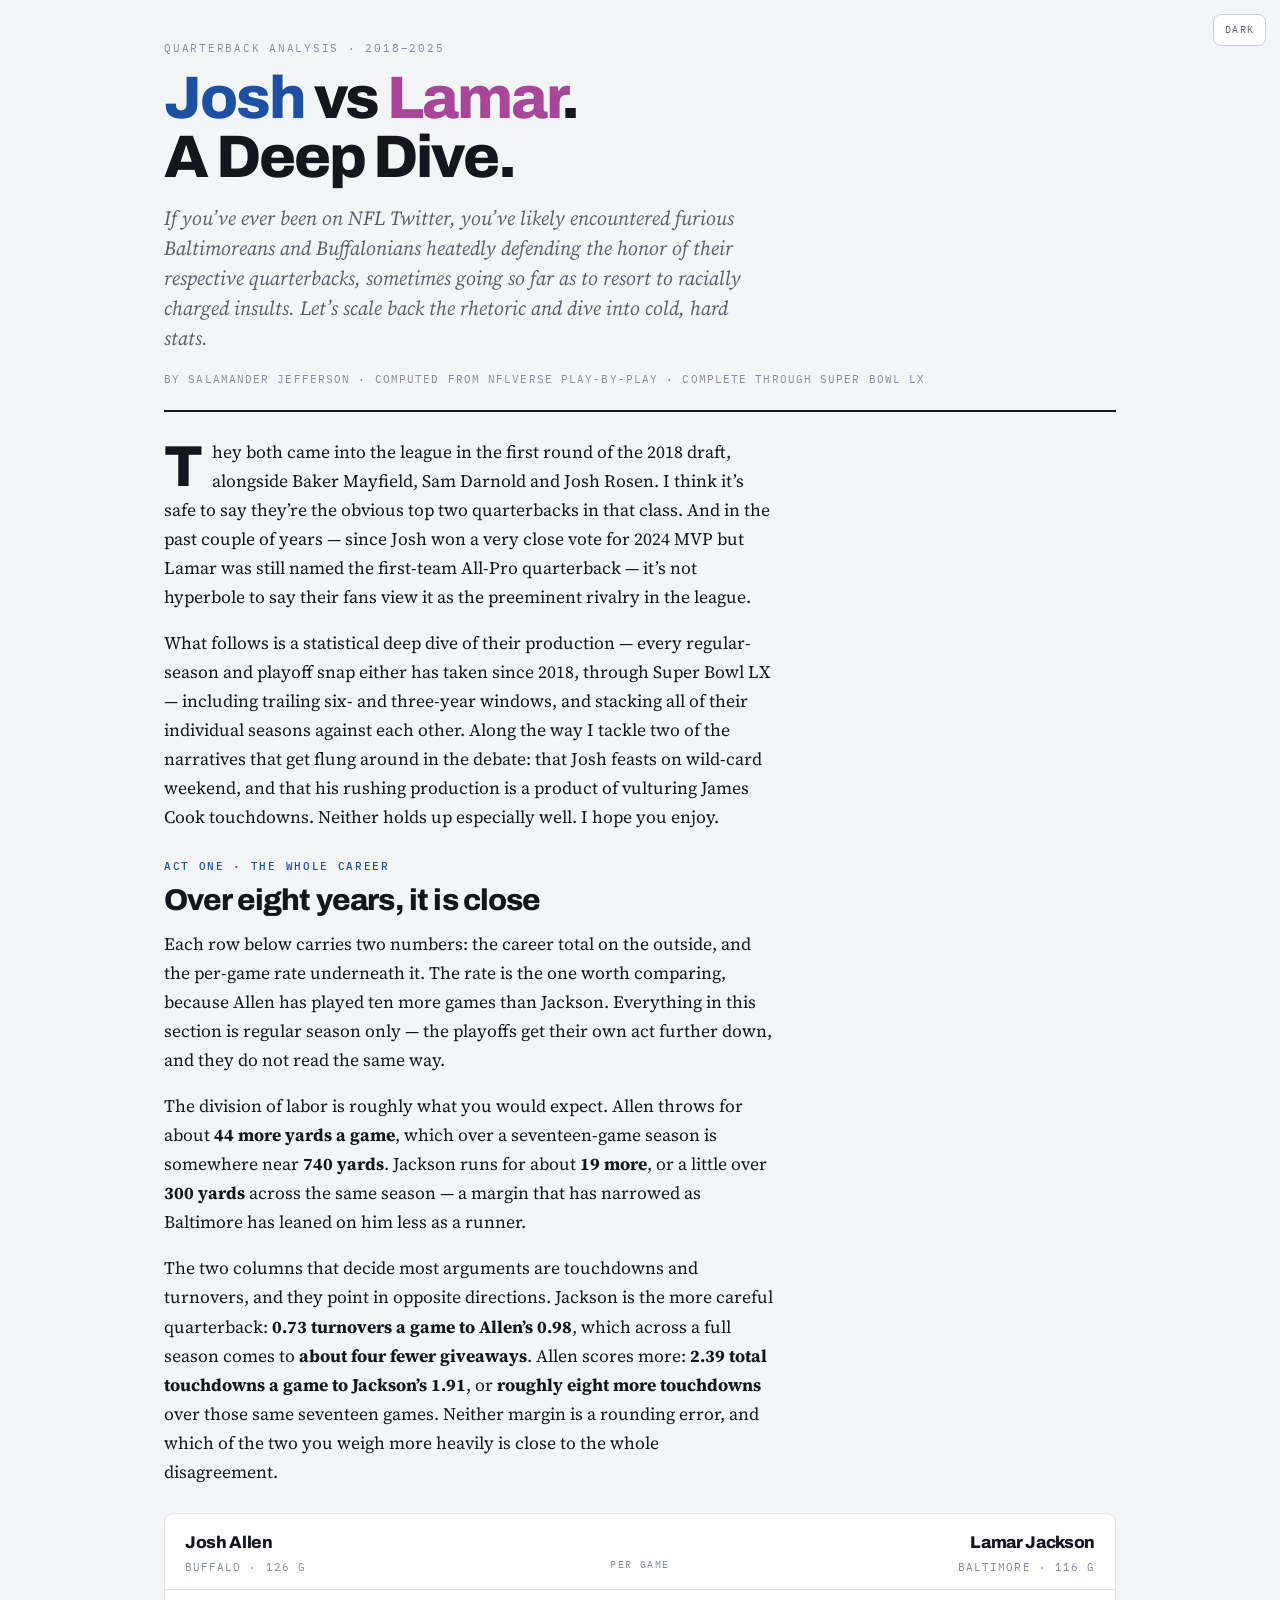
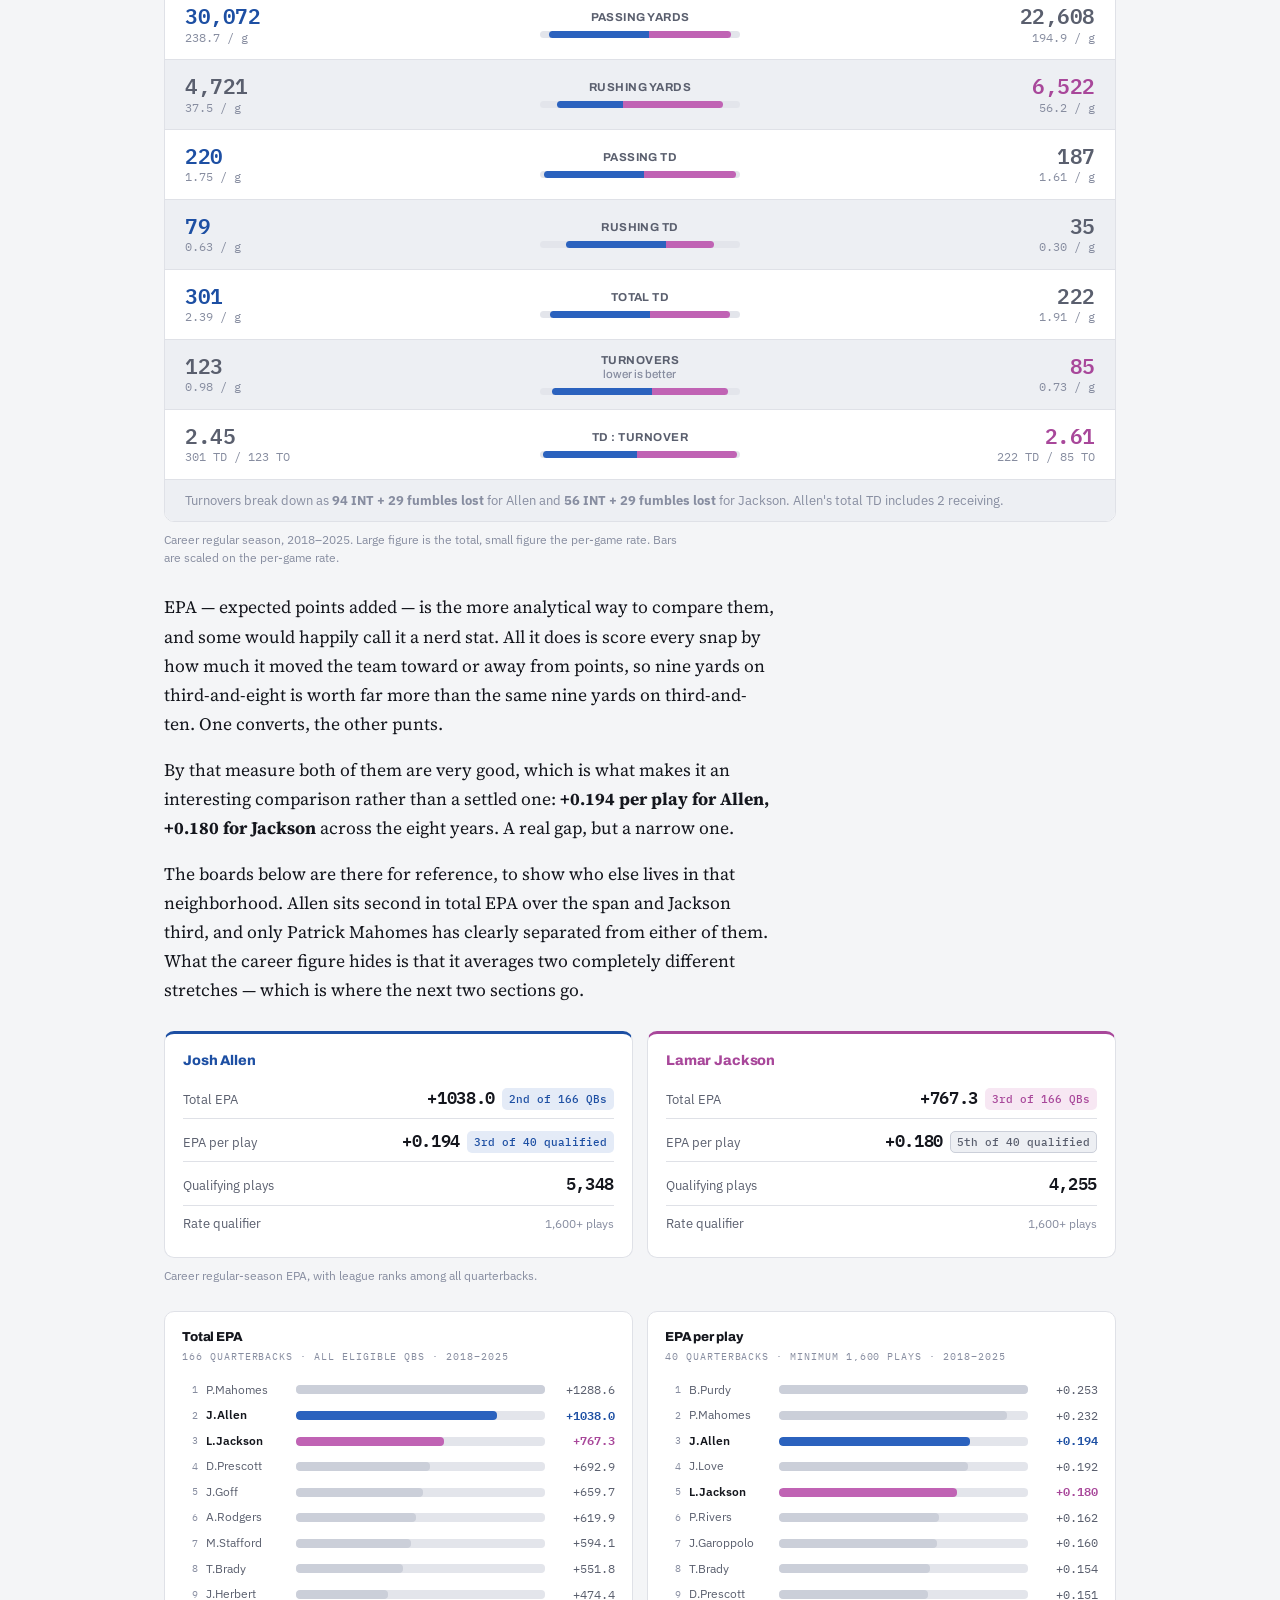
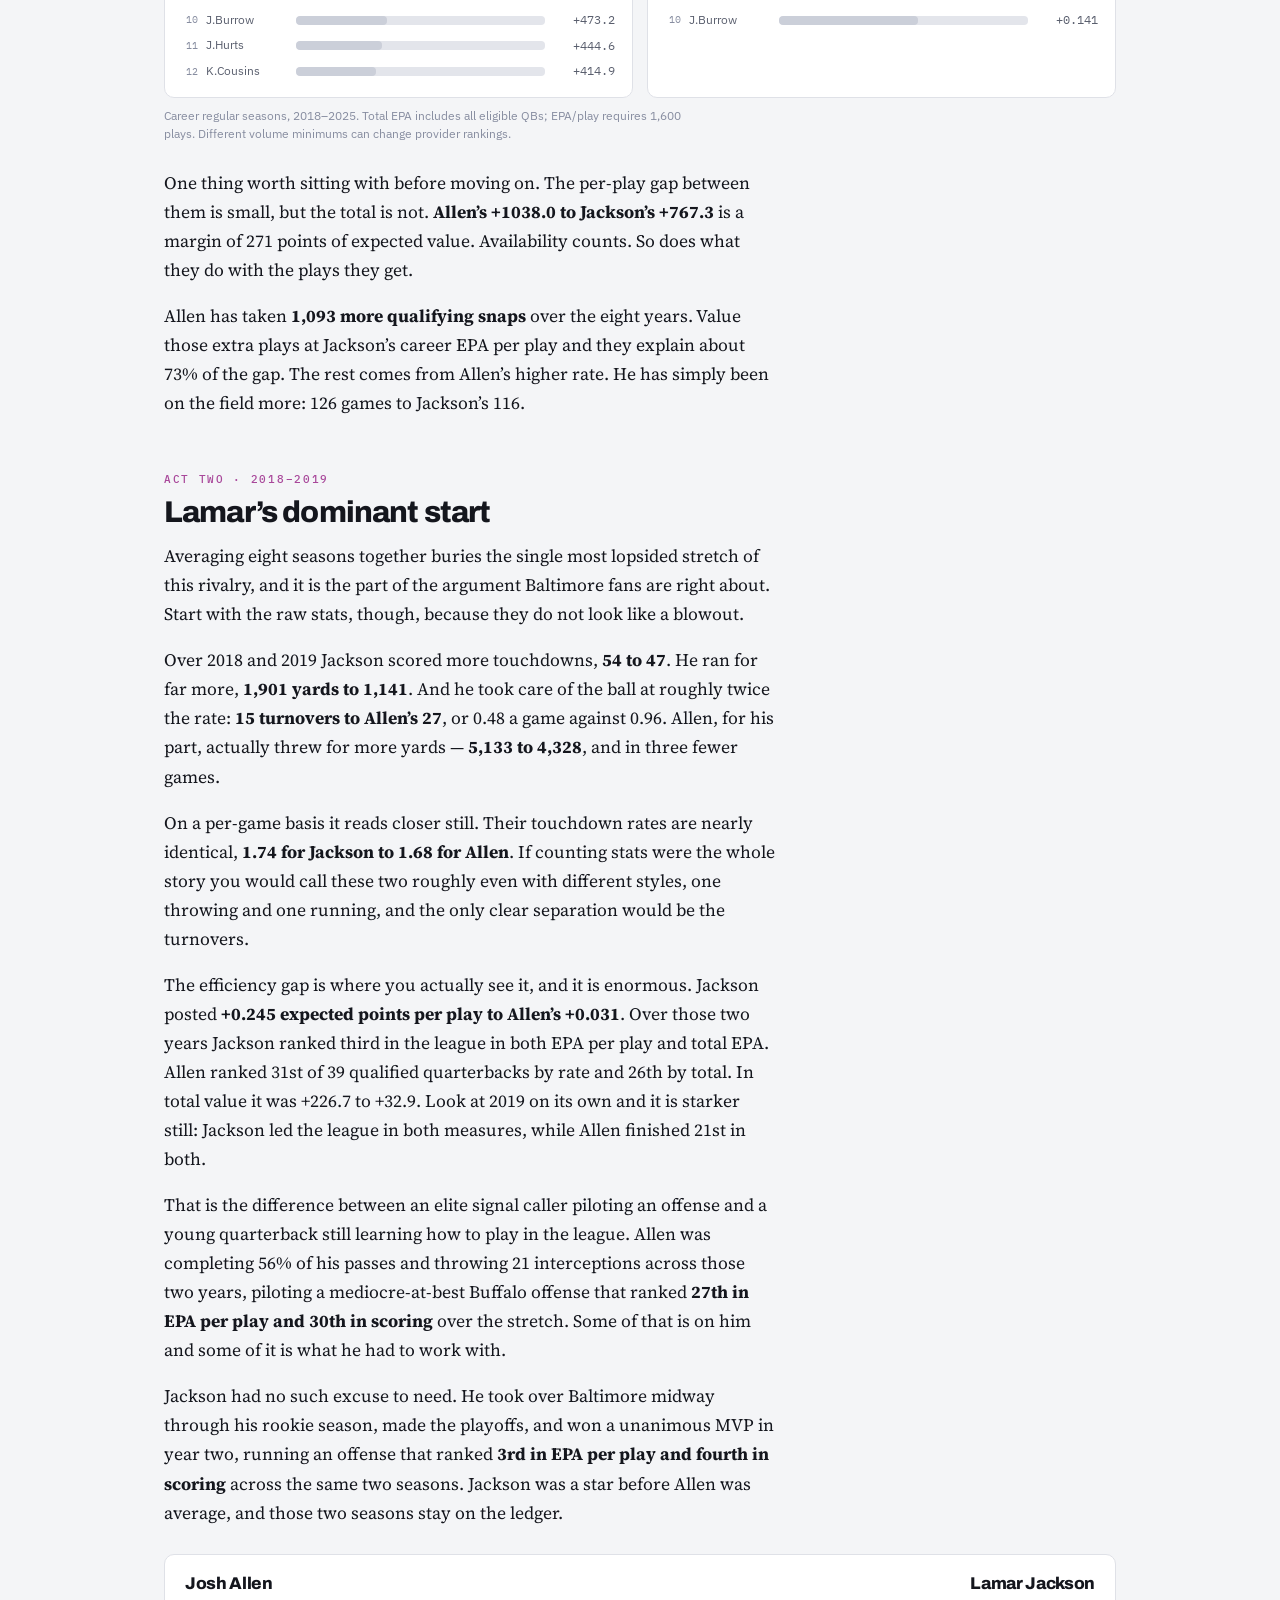
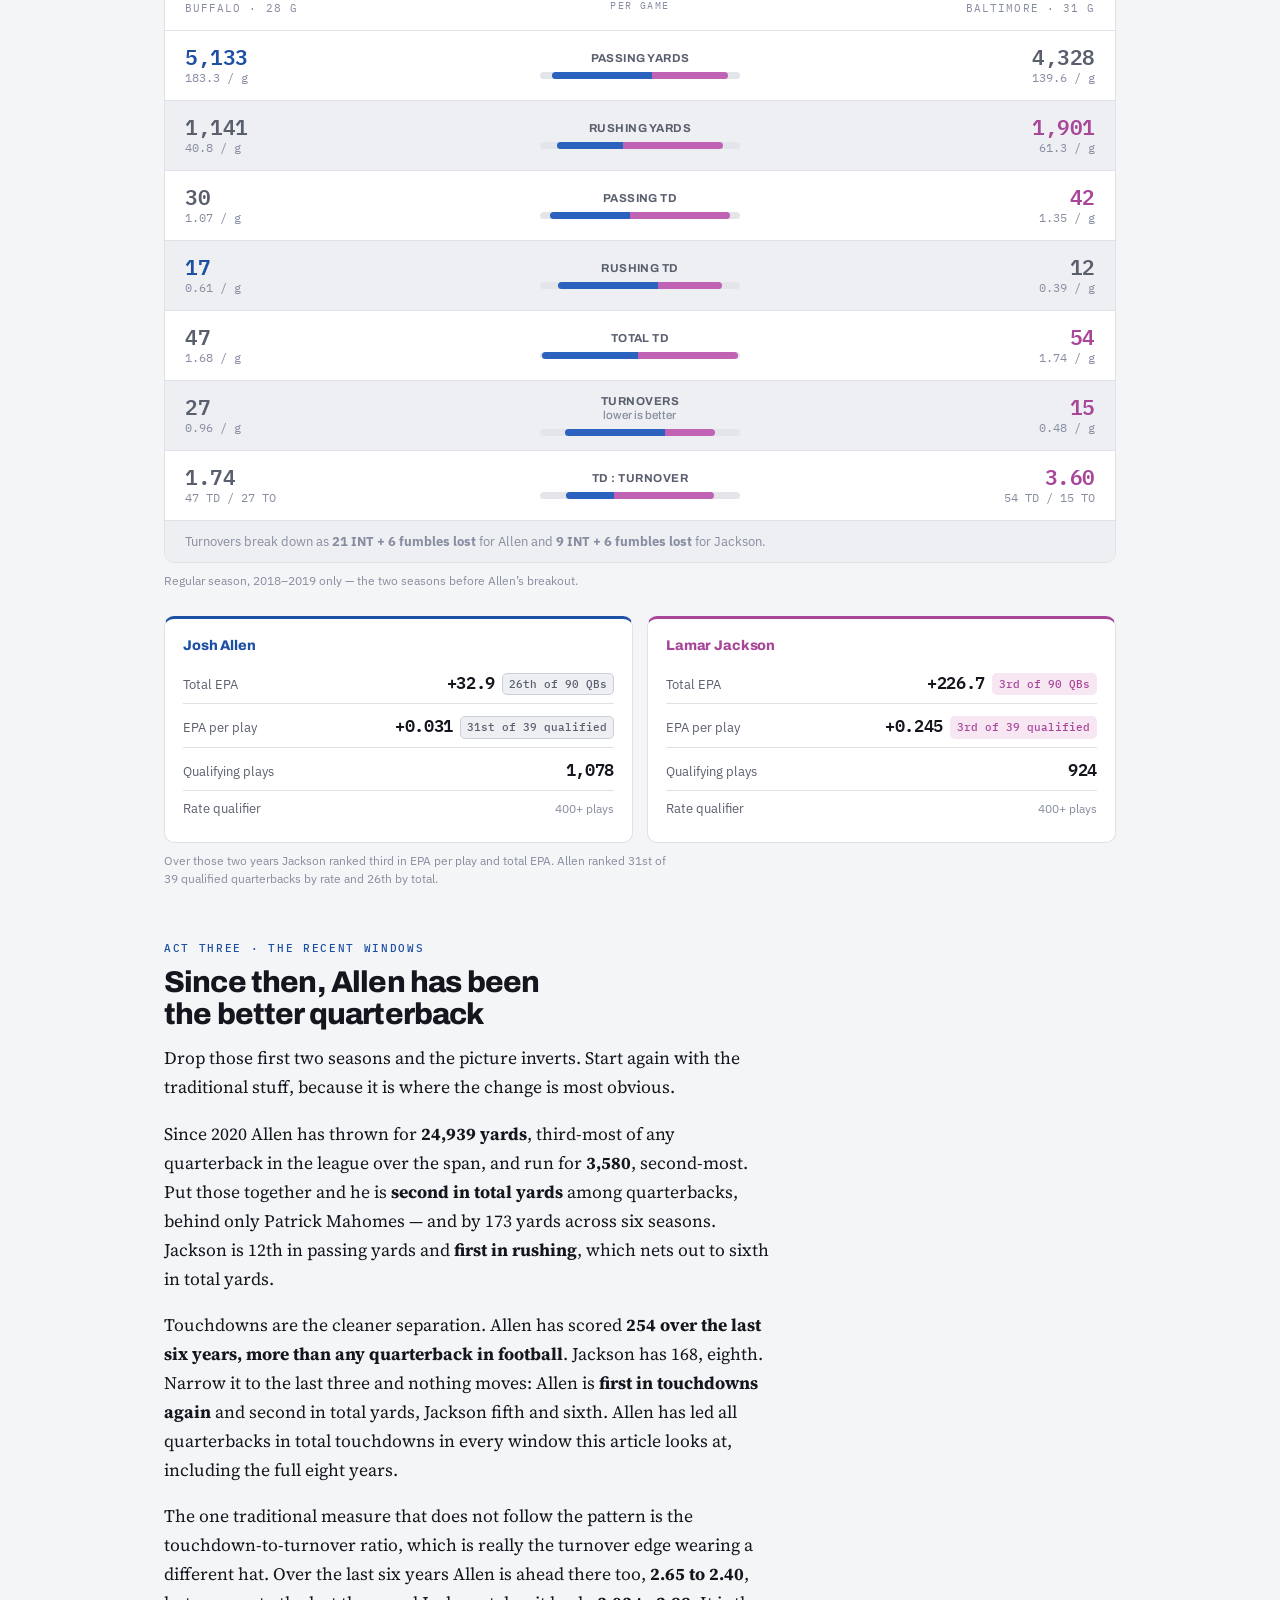
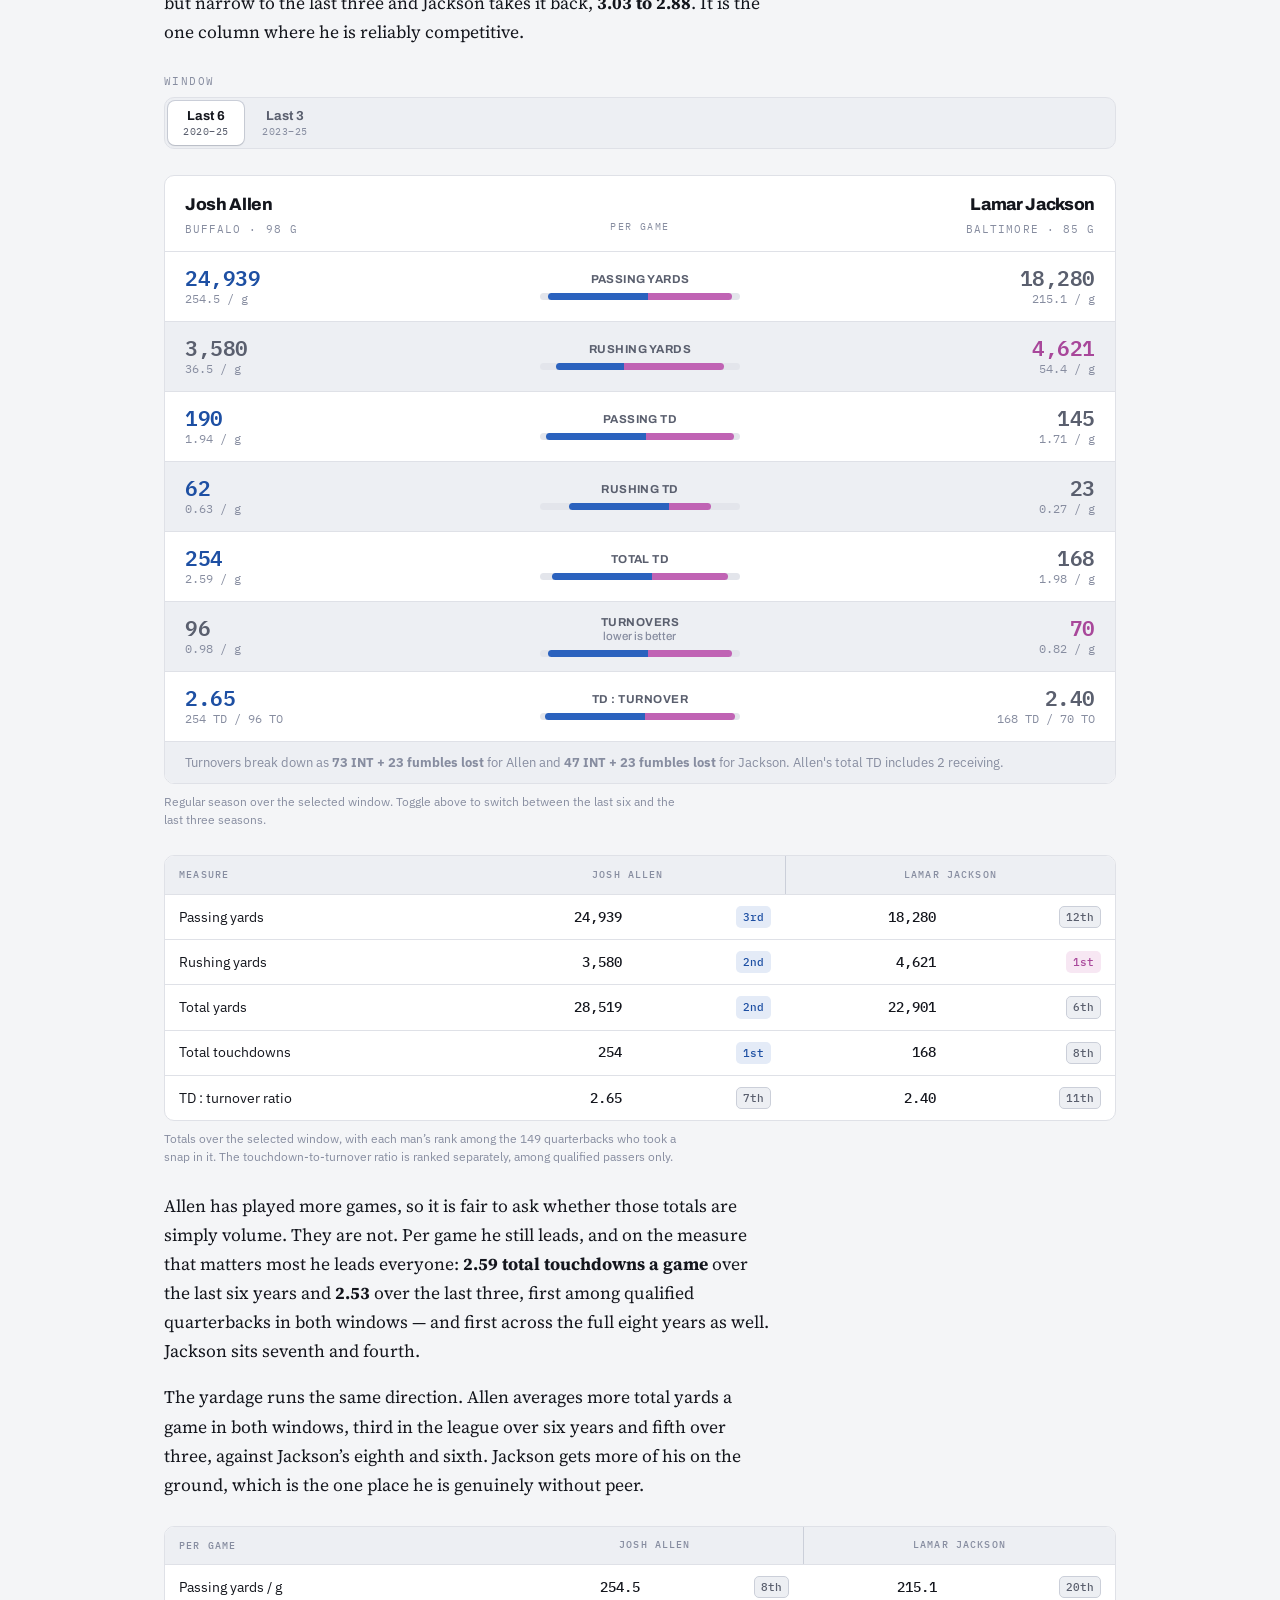
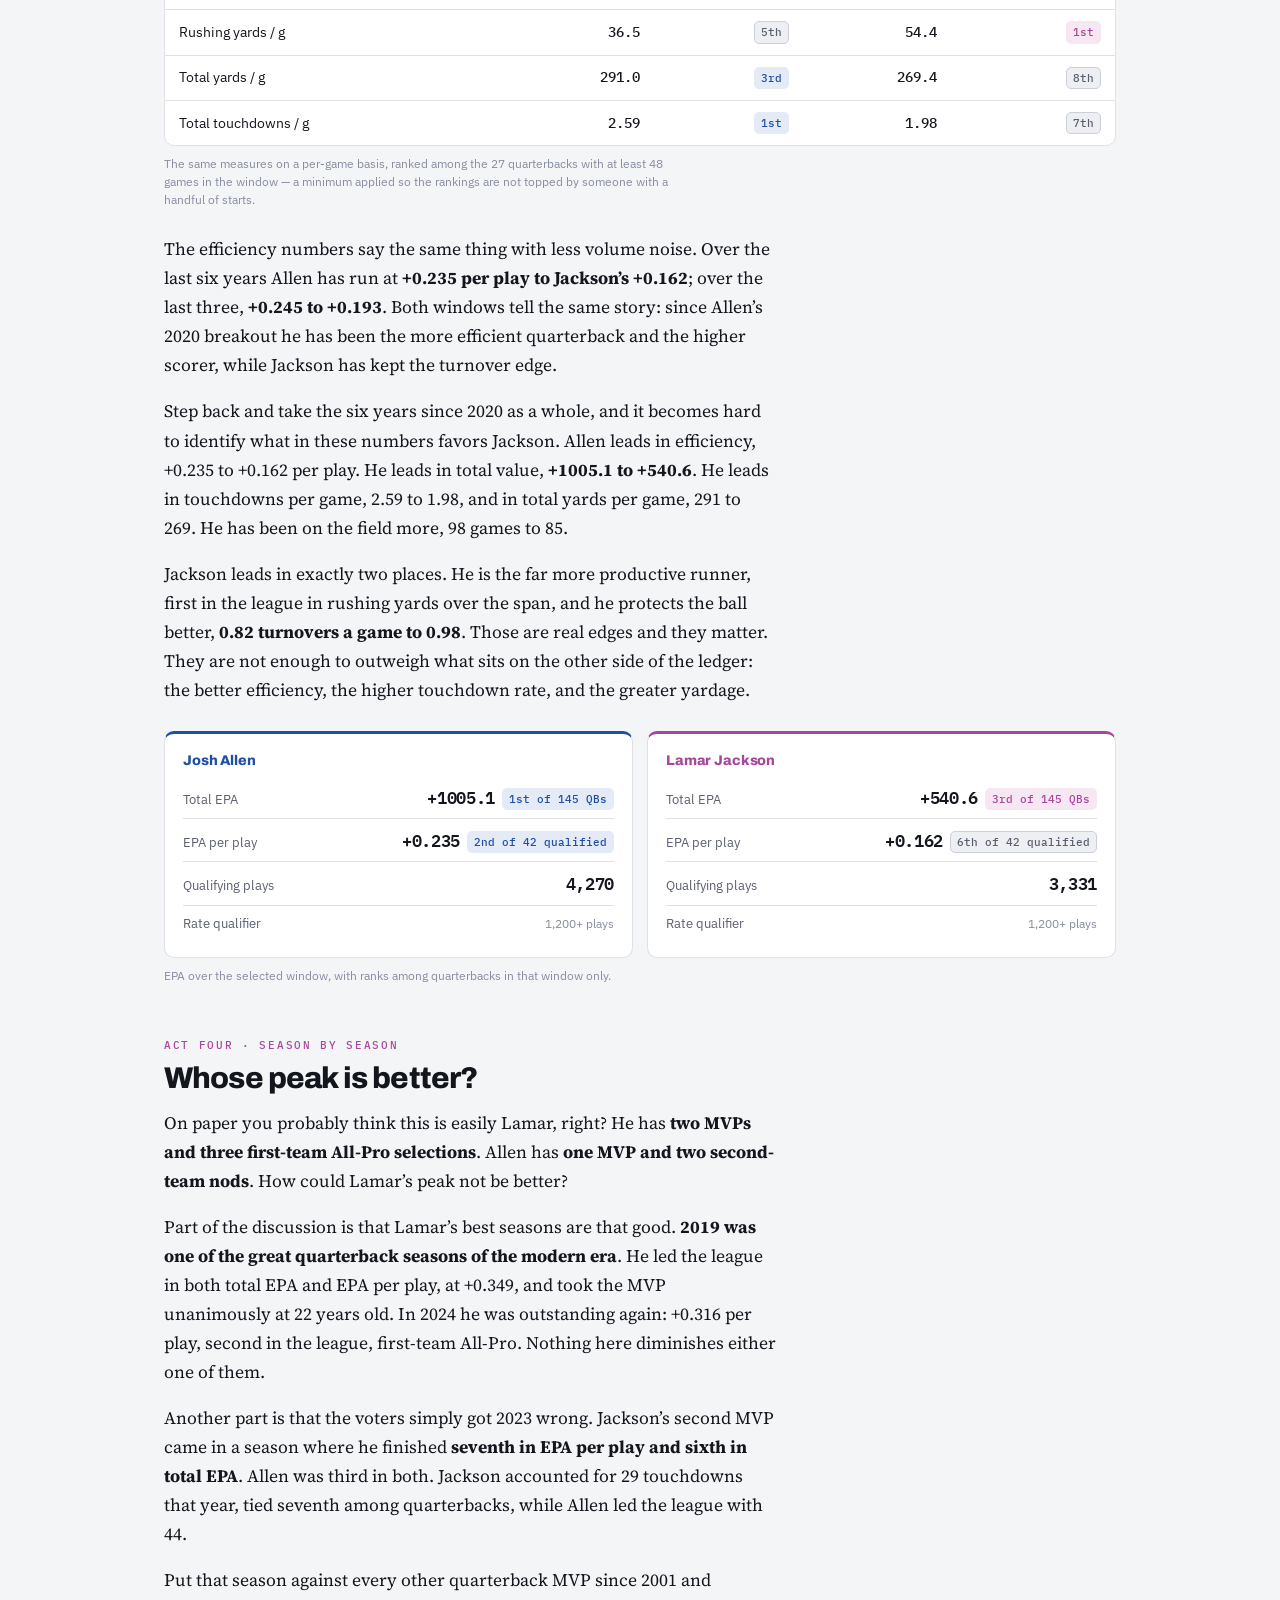
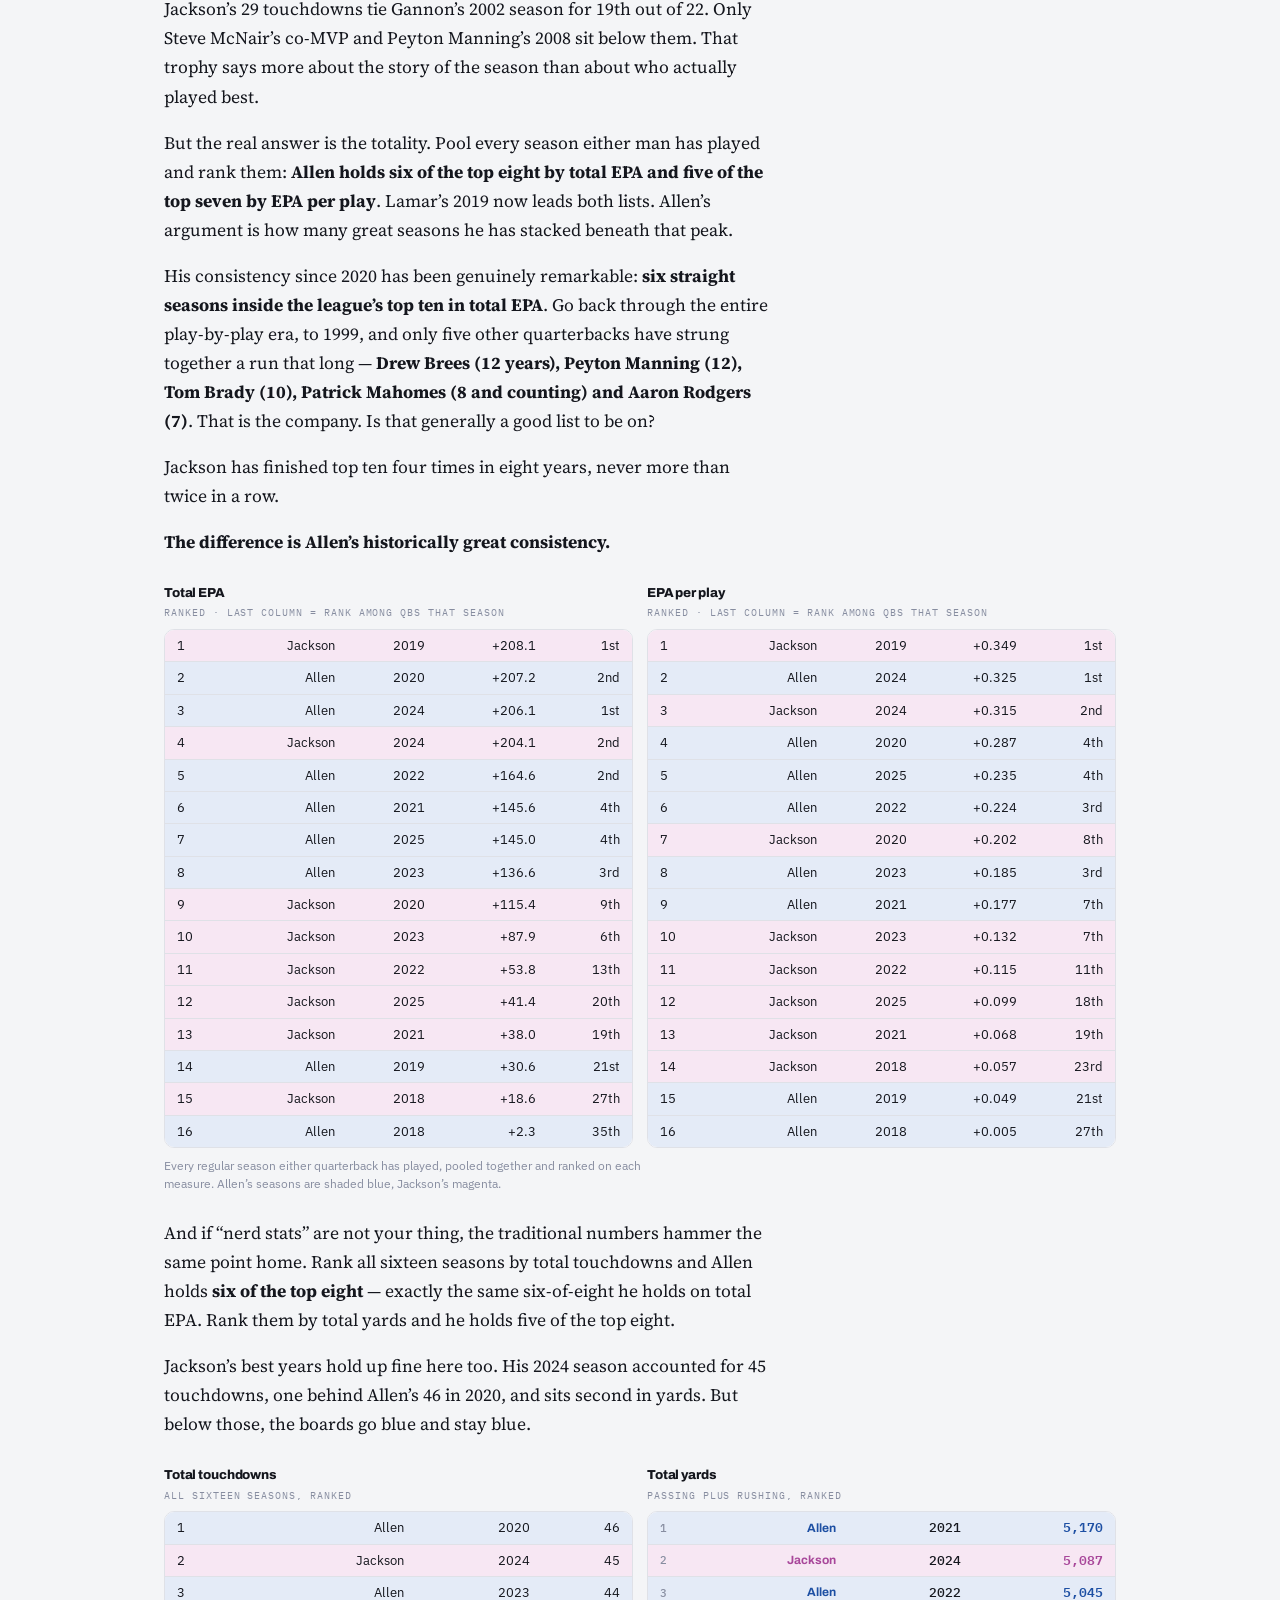
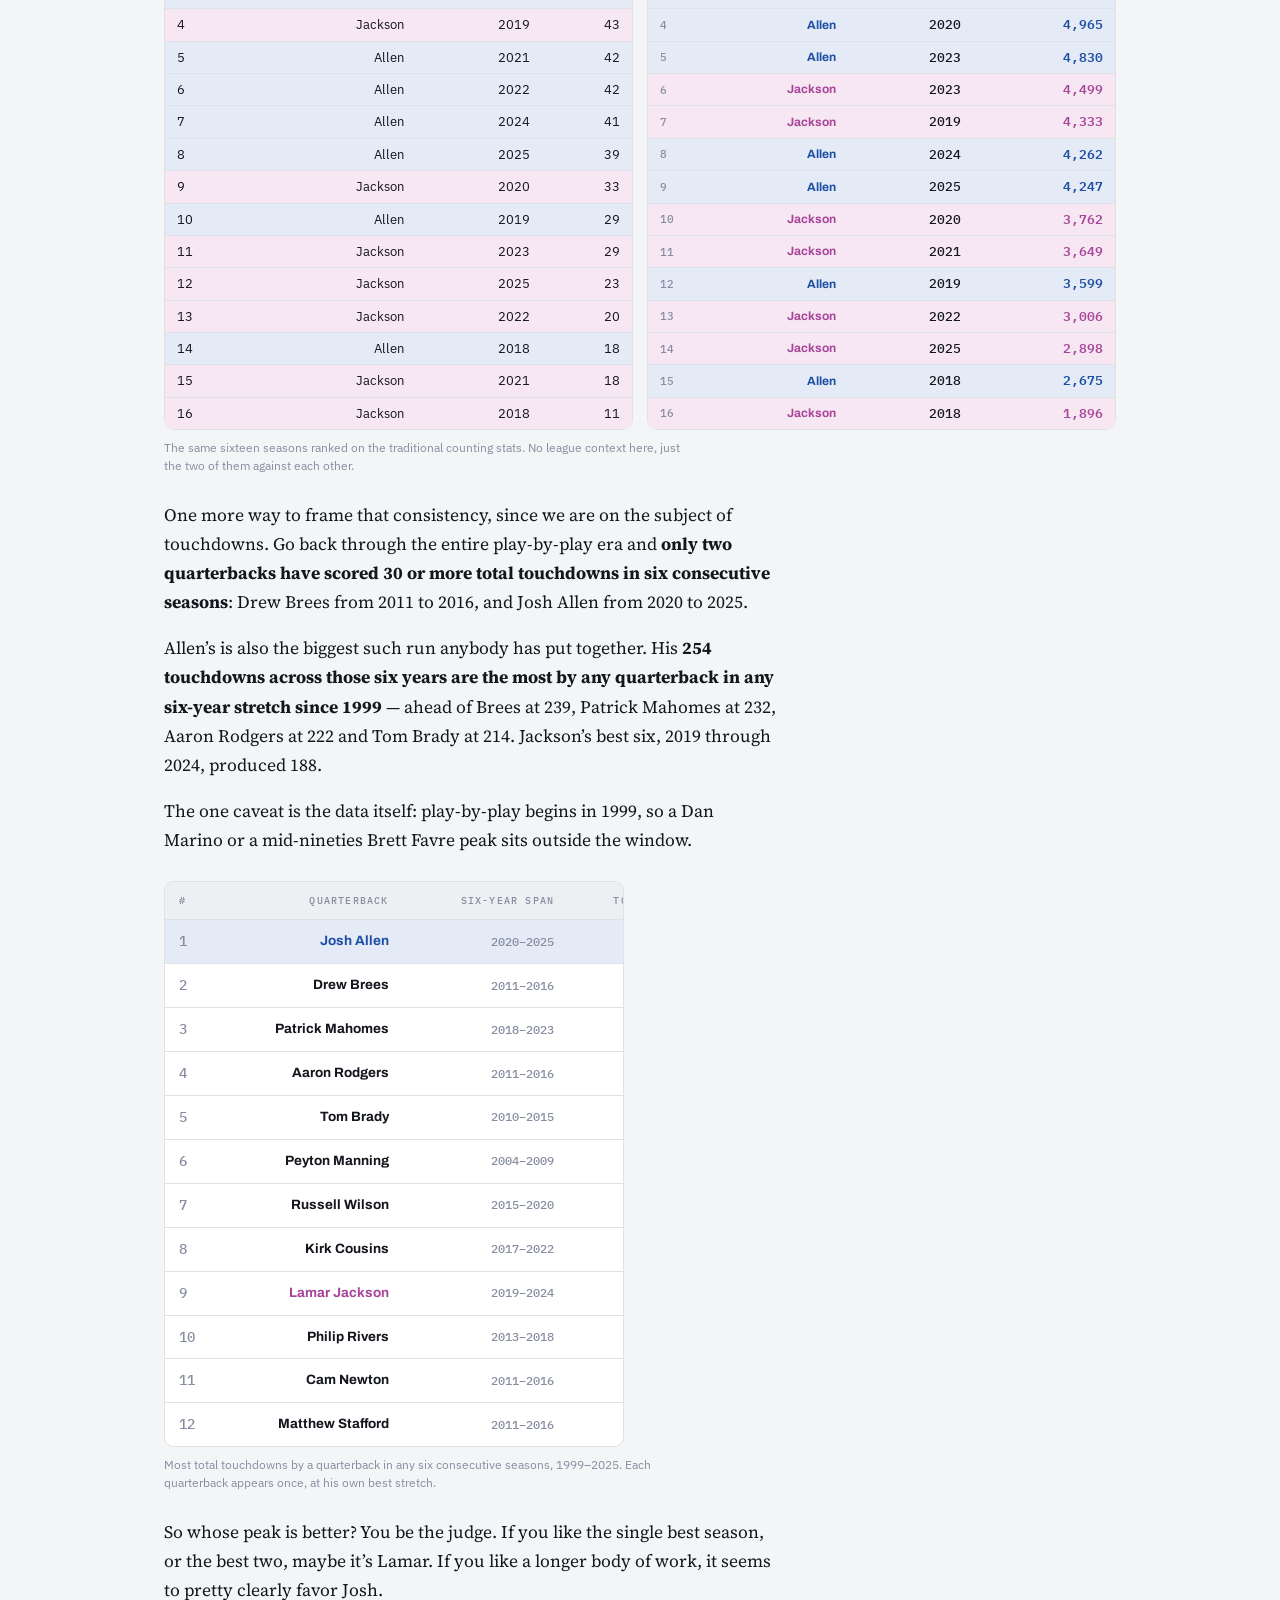
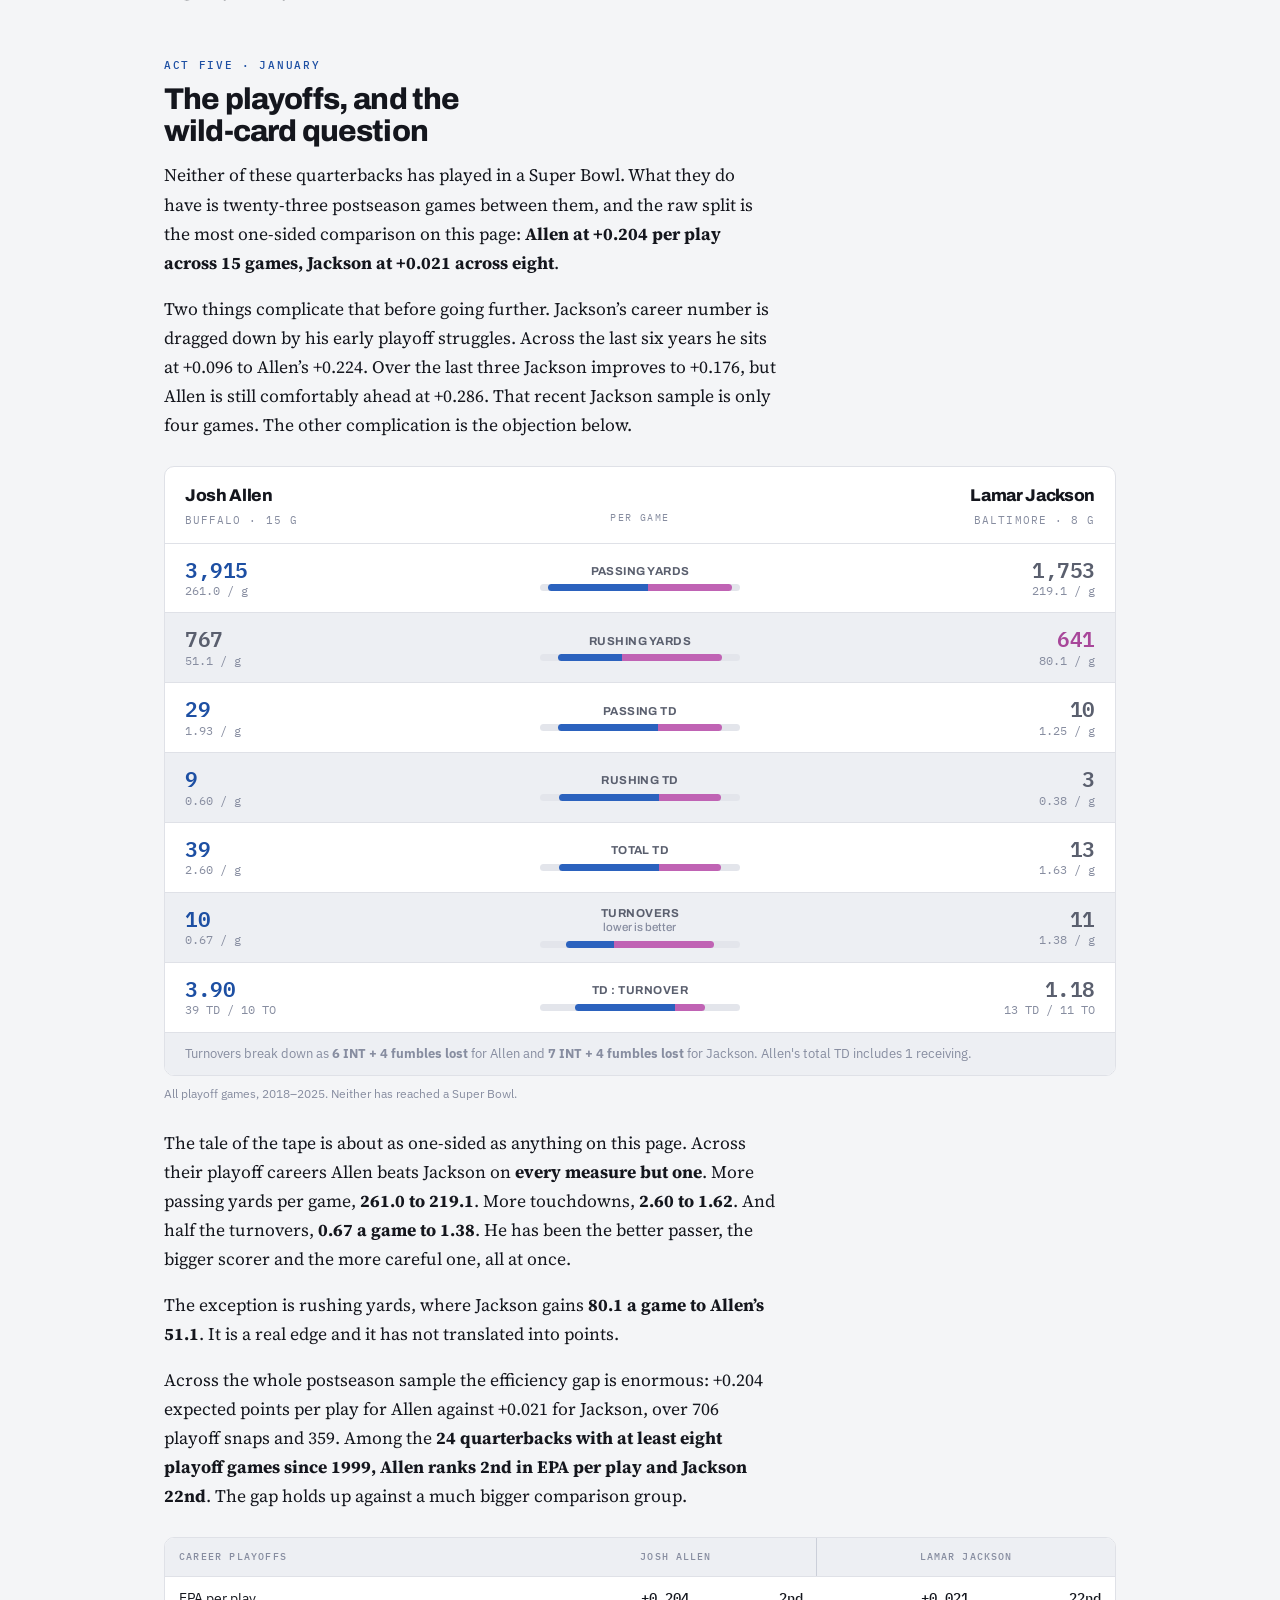
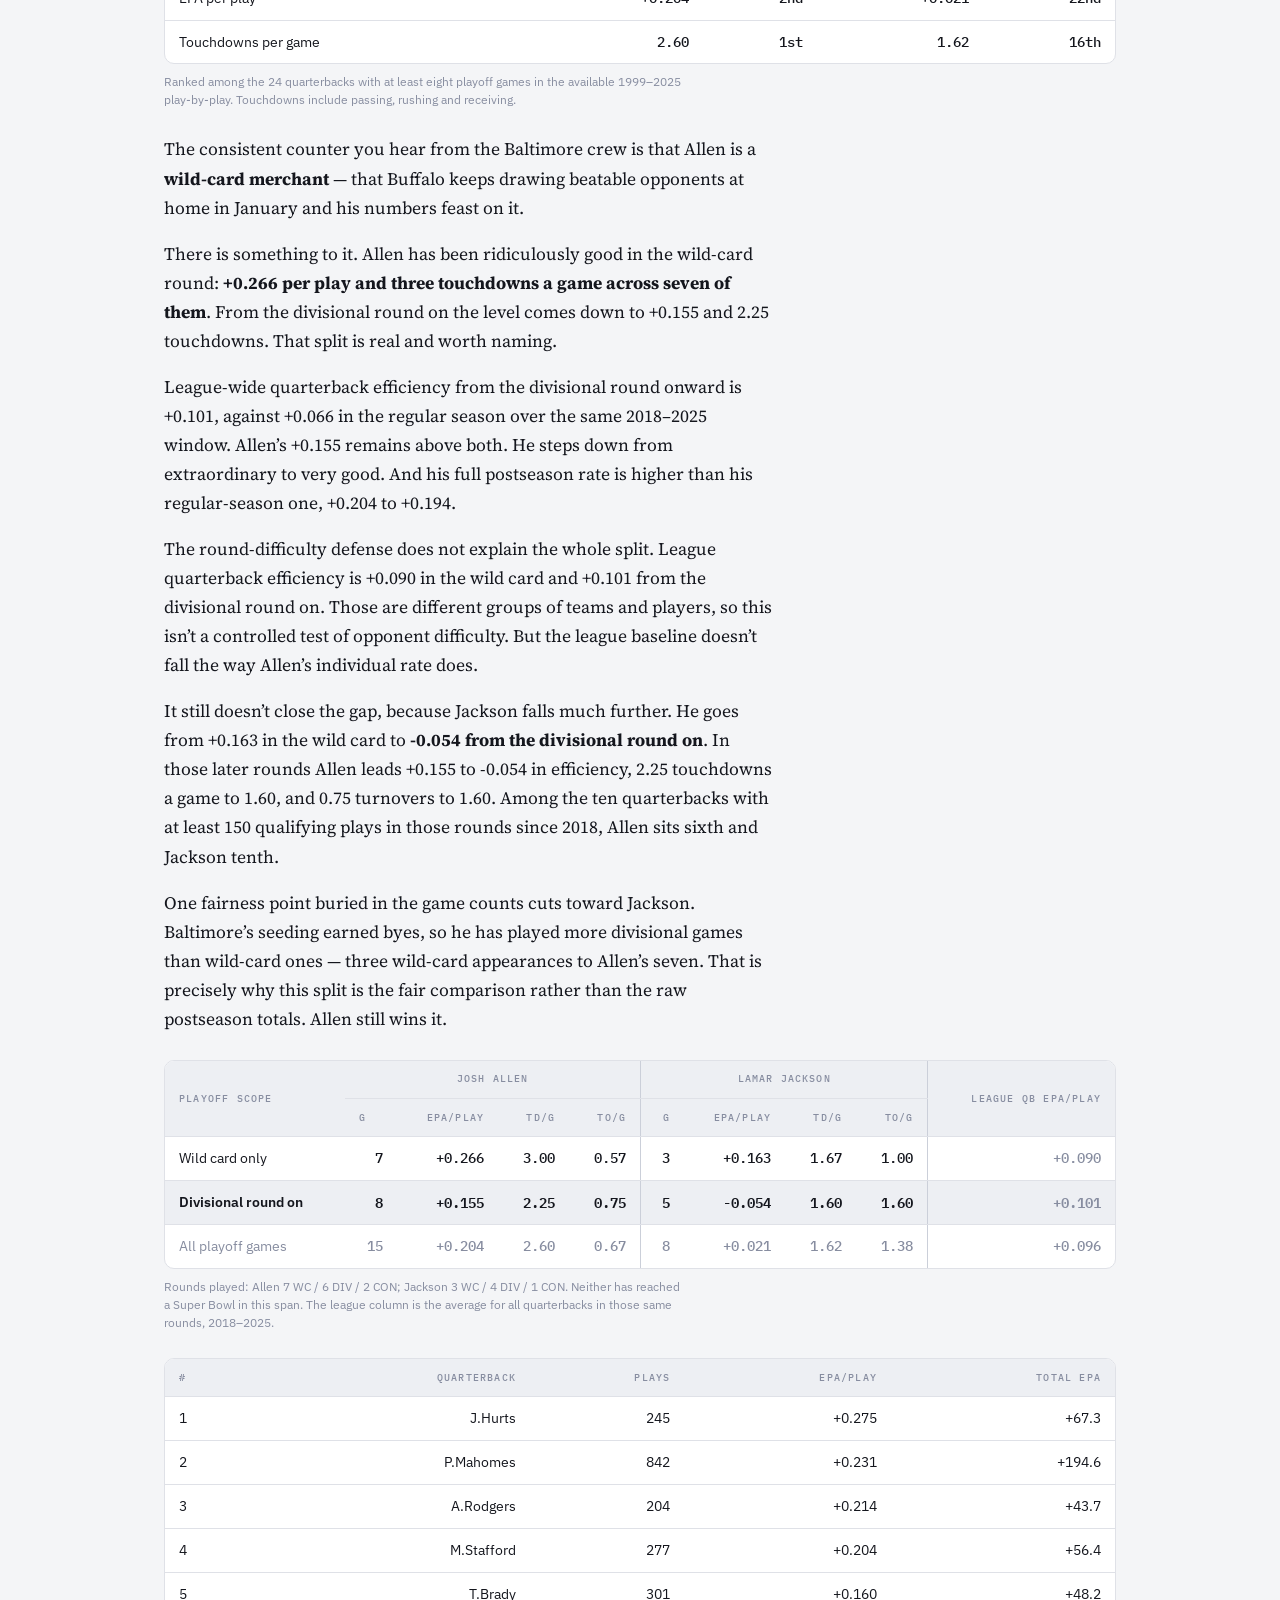
==== commit 23220aa3: "Document EPA calculation changes in both quarterback article methodology sections" ====
--- a/posts/allen-vs-jackson/index.html
+++ b/posts/allen-vs-jackson/index.html
@@ -877,7 +877,7 @@
 <p>Turnovers are interceptions thrown plus fumbles lost by that player, aborted snaps included in that separate counting statistic. Total TD means passing plus rushing plus receiving touchdowns. Allen has two regular-season receiving touchdowns and one postseason receiving touchdown; Jackson has none.</p>
 <p><strong>EPA:</strong> Shared nfelo-compatible-v1 calculation, also used in my Maye and MVP articles. Sum raw nflfastR <code>epa</code> on plays with <code>pass = 1</code> or a non-aborted <code>rush_attempt = 1</code>, a recorded down, nonmissing EPA and an <code>id</code> belonging to a quarterback. Exclude kneels, spikes and two-point attempts. Include sacks, scrambles, designed QB runs and eligible penalty plays. Raw EPA retains receiver-fumble outcomes; it differs from receiver-fumble-adjusted <code>qb_epa</code>. EPA/play uses exactly the same plays as total EPA. Total-EPA ranks include all QBs with an eligible play; rate ranks use the stated volume minimum. Regular seasons and playoffs are calculated separately, with no win-probability filter. Five season-total benchmarks match <a href="https://www.nfeloapp.com/qb-rankings/">nfelo</a> within published game-log rounding.</p>
 <p><strong>Goal-line rushing:</strong> Apply the shared eligible-play exclusions, then require a rushing attempt from the five-yard line or closer. Two-point attempts, kneels, spikes and aborted rushing plays are excluded. Success means raw EPA greater than zero. The comparison pool contains runners at every position; rank minimums are 30 carries for 2018–2025 and 20 for 2023–2025. These are observed outcomes, not a controlled estimate of what another runner would do with the same blocking.</p>
-<p><strong>Calculation revision, October 15, 2026:</strong> EPA and success-rate figures, rankings and dependent wording were aligned with my other quarterback analyses. <a href="https://github.com/mpg000f/mpg000f.github.io/tree/main/analysis">Shared calculation and benchmark notes</a>; <a href="../../analysis/qb_seasons.csv">season data CSV</a>.</p></div>
+<p><strong>Calculation revision, October 15, 2026:</strong> Earlier editions used different EPA definitions. The MVP draft used receiver-fumble-adjusted <code>qb_epa</code>; the Allen–Jackson article used that field with different play and attribution rules; the Maye article combined season-summary passing and rushing EPA with a box-score denominator. All three now use raw play <code>epa</code>, attributed through nflfastR’s quarterback player <code>id</code>, and the shared eligible-play rules above. Raw EPA includes the full outcome of receiver fumbles, so it measures play results rather than isolated quarterback skill. EPA/play divides total EPA by the exact number of included plays; success rate is the share of those same plays with <code>epa &gt; 0</code>. Kneels, spikes, two-point attempts and aborted rushing plays are excluded; aborted passing plays are not automatically excluded. These changes can raise or lower different seasons and alter rankings. Five season totals reproduce <a href="https://www.nfeloapp.com/qb-rankings/">nfelo</a> within published game-log rounding; that check does not establish an exact match to every provider’s ranks or filters. <a href="https://github.com/mpg000f/mpg000f.github.io/tree/main/analysis">Shared calculation and benchmark notes</a>.</p></div>
 </div>
 <script>
 const DATA = {"career": {"REG": {"minPlays": 1600, "p": {"allen": {"games": 126, "pass_yds": 30072.0, "rush_yds": 4721.0, "pass_td": 220, "rush_td": 79, "rec_td": 2, "total_td": 301, "ints": 94, "fum_lost": 29, "turnovers": 123, "epa_total": 1037.9947808439956, "epa_per_play": 0.19409027315706726, "epa_plays": 5348, "epa_total_rank": 2, "tot_pool": 166, "epa_pp_rank": 3, "pp_pool": 40}, "lamar": {"games": 116, "pass_yds": 22608.0, "rush_yds": 6522.0, "pass_td": 187, "rush_td": 35, "rec_td": 0, "total_td": 222, "ints": 56, "fum_lost": 29, "turnovers": 85, "epa_total": 767.2868331546357, "epa_per_play": 0.1803259302361071, "epa_plays": 4255, "epa_total_rank": 3, "tot_pool": 166, "epa_pp_rank": 5, "pp_pool": 40}}, "t": {"allen": {"team": "BUF", "all": {"epa_pp": 0.09639118237643525, "epa_plays": 8574, "epa_rank": 4, "ppg": 26.356060606060606, "pts": 3479, "g": 132, "ppg_rank": 3}, "qb": {"epa_pp": 0.10506934109976879, "epa_plays": 8163, "epa_rank": 4, "ppg": 26.72222222222222, "pts": 3367, "g": 126, "ppg_rank": 2}}, "lamar": {"team": "BAL", "all": {"epa_pp": 0.09899643051679596, "epa_plays": 8588, "epa_rank": 3, "ppg": 26.69172932330827, "pts": 3550, "g": 133, "ppg_rank": 2}, "qb": {"epa_pp": 0.12056466866471349, "epa_plays": 7454, "epa_rank": 2, "ppg": 28.026086956521738, "pts": 3223, "g": 115, "ppg_rank": 1}}}, "trad": {"Josh Allen": {"py": {"v": 30072, "rank": 3, "pool": 171}, "ry": {"v": 4721, "rank": 2, "pool": 171}, "tot_yds": {"v": 34793, "rank": 3, "pool": 171}, "tot_td": {"v": 301, "rank": 1, "pool": 171}, "td_to": {"v": 2.4471544715447155, "rank": 12, "pool": 55, "td": 301, "to": 123}}, "Lamar Jackson": {"py": {"v": 22608, "rank": 13, "pool": 171}, "ry": {"v": 6522, "rank": 1, "pool": 171}, "tot_yds": {"v": 29130, "rank": 7, "pool": 171}, "tot_td": {"v": 222, "rank": 5, "pool": 171}, "td_to": {"v": 2.611764705882353, "rank": 9, "pool": 55, "td": 222, "to": 85}}}, "tradpg": {"ming": 64, "pool": 28, "Josh Allen": {"py_g": {"v": 238.66666666666666, "rank": 13, "pool": 28}, "ry_g": {"v": 37.46825396825397, "rank": 3, "pool": 28}, "ty_g": {"v": 276.13492063492066, "rank": 7, "pool": 28}, "td_g": {"v": 2.388888888888889, "rank": 1, "pool": 28}}, "Lamar Jackson": {"py_g": {"v": 194.89655172413794, "rank": 25, "pool": 28}, "ry_g": {"v": 56.224137931034484, "rank": 1, "pool": 28}, "ty_g": {"v": 251.1206896551724, "rank": 14, "pool": 28}, "td_g": {"v": 1.9137931034482758, "rank": 7, "pool": 28}}}}, "POST": {"minPlays": 150, "p": {"allen": {"games": 15, "pass_yds": 3915.0, "rush_yds": 767.0, "pass_td": 29, "rush_td": 9, "rec_td": 1, "total_td": 39, "ints": 6, "fum_lost": 4, "turnovers": 10, "epa_total": 144.14461141736578, "epa_per_play": 0.20417083770165126, "epa_plays": 706, "epa_total_rank": 2, "tot_pool": 56, "epa_pp_rank": 4, "pp_pool": 21}, "lamar": {"games": 8, "pass_yds": 1753.0, "rush_yds": 641.0, "pass_td": 10, "rush_td": 3, "rec_td": 0, "total_td": 13, "ints": 7, "fum_lost": 4, "turnovers": 11, "epa_total": 7.3714441023956905, "epa_per_play": 0.020533270480210836, "epa_plays": 359, "epa_total_rank": 19, "tot_pool": 56, "epa_pp_rank": 16, "pp_pool": 21}}, "t": {"allen": {"team": "BUF", "all": {"epa_pp": 0.1498652396948055, "epa_plays": 996, "epa_rank": 3, "ppg": 27.533333333333335, "pts": 413, "g": 15, "ppg_rank": 5}, "qb": {"epa_pp": 0.1498652396948055, "epa_plays": 996, "epa_rank": 3, "ppg": 27.533333333333335, "pts": 413, "g": 15, "ppg_rank": 5}}, "lamar": {"team": "BAL", "all": {"epa_pp": -0.004799469095778518, "epa_plays": 604, "epa_rank": 18, "ppg": 18.444444444444443, "pts": 166, "g": 9, "ppg_rank": 26}, "qb": {"epa_pp": 0.0012751842593317572, "epa_plays": 536, "epa_rank": 18, "ppg": 18.625, "pts": 149, "g": 8, "ppg_rank": 26}}}}}, "early": {"REG": {"minPlays": 400, "p": {"allen": {"games": 28, "pass_yds": 5133.0, "rush_yds": 1141.0, "pass_td": 30, "rush_td": 17, "rec_td": 0, "total_td": 47, "ints": 21, "fum_lost": 6, "turnovers": 27, "epa_total": 32.88982614446006, "epa_per_play": 0.030510042805621577, "epa_plays": 1078, "epa_total_rank": 26, "tot_pool": 90, "epa_pp_rank": 31, "pp_pool": 39}, "lamar": {"games": 31, "pass_yds": 4328.0, "rush_yds": 1901.0, "pass_td": 42, "rush_td": 12, "rec_td": 0, "total_td": 54, "ints": 9, "fum_lost": 6, "turnovers": 15, "epa_total": 226.73292775799692, "epa_per_play": 0.2453819564480486, "epa_plays": 924, "epa_total_rank": 3, "tot_pool": 90, "epa_pp_rank": 3, "pp_pool": 39}}, "t": {"allen": {"team": "BUF", "all": {"epa_pp": -0.07109207089527592, "epa_plays": 2066, "epa_rank": 27, "ppg": 18.21875, "pts": 583, "g": 32, "ppg_rank": 30}, "qb": {"epa_pp": -0.051368525901569144, "epa_plays": 1787, "epa_rank": 28, "ppg": 18.642857142857142, "pts": 522, "g": 28, "ppg_rank": 29}}, "lamar": {"team": "BAL", "all": {"epa_pp": 0.13032139682761465, "epa_plays": 2200, "epa_rank": 3, "ppg": 28.75, "pts": 920, "g": 32, "ppg_rank": 4}, "qb": {"epa_pp": 0.13896715617396482, "epa_plays": 2063, "epa_rank": 2, "ppg": 28.833333333333332, "pts": 865, "g": 30, "ppg_rank": 3}}}, "trad": {"Josh Allen": {"py": {"v": 5133, "rank": 24, "pool": 93}, "ry": {"v": 1141, "rank": 2, "pool": 93}, "tot_yds": {"v": 6274, "rank": 19, "pool": 93}, "tot_td": {"v": 47, "rank": 16, "pool": 93}, "td_to": {"v": 1.7407407407407407, "rank": 20, "pool": 45, "td": 47, "to": 27}}, "Lamar Jackson": {"py": {"v": 4328, "rank": 28, "pool": 93}, "ry": {"v": 1901, "rank": 1, "pool": 93}, "tot_yds": {"v": 6229, "rank": 21, "pool": 93}, "tot_td": {"v": 54, "rank": 13, "pool": 93}, "td_to": {"v": 3.6, "rank": 5, "pool": 45, "td": 54, "to": 15}}}, "tradpg": {"ming": 16, "pool": 34, "Josh Allen": {"py_g": {"v": 183.32142857142858, "rank": 30, "pool": 34}, "ry_g": {"v": 40.75, "rank": 2, "pool": 34}, "ty_g": {"v": 224.07142857142858, "rank": 28, "pool": 34}, "td_g": {"v": 1.6785714285714286, "rank": 23, "pool": 34}}, "Lamar Jackson": {"py_g": {"v": 139.61290322580646, "rank": 34, "pool": 34}, "ry_g": {"v": 61.32258064516129, "rank": 1, "pool": 34}, "ty_g": {"v": 200.93548387096774, "rank": 31, "pool": 34}, "td_g": {"v": 1.7419354838709677, "rank": 17, "pool": 34}}}}, "POST": {"minPlays": 40, "p": {"allen": {"games": 1, "pass_yds": 264.0, "rush_yds": 92.0, "pass_td": 0, "rush_td": 0, "rec_td": 1, "total_td": 1, "ints": 0, "fum_lost": 1, "turnovers": 1, "epa_total": -0.5103520418676664, "epa_per_play": -0.008505867364461106, "epa_plays": 60, "epa_total_rank": 13, "tot_pool": 20, "epa_pp_rank": 11, "pp_pool": 17}, "lamar": {"games": 2, "pass_yds": 559.0, "rush_yds": 197.0, "pass_td": 3, "rush_td": 0, "rec_td": 0, "total_td": 3, "ints": 3, "fum_lost": 2, "turnovers": 5, "epa_total": -15.07177491671437, "epa_per_play": -0.11961726124376484, "epa_plays": 126, "epa_total_rank": 20, "tot_pool": 20, "epa_pp_rank": 17, "pp_pool": 17}}, "t": {"allen": {"team": "BUF", "all": {"epa_pp": -0.02479323666127778, "epa_plays": 82, "epa_rank": 15, "ppg": 19.0, "pts": 19, "g": 1, "ppg_rank": 12}, "qb": {"epa_pp": -0.02479323666127778, "epa_plays": 82, "epa_rank": 15, "ppg": 19.0, "pts": 19, "g": 1, "ppg_rank": 12}}, "lamar": {"team": "BAL", "all": {"epa_pp": -0.1752049252550426, "epa_plays": 149, "epa_rank": 17, "ppg": 14.5, "pts": 29, "g": 2, "ppg_rank": 16}, "qb": {"epa_pp": -0.1752049252550426, "epa_plays": 149, "epa_rank": 17, "ppg": 14.5, "pts": 29, "g": 2, "ppg_rank": 16}}}}}, "l6": {"REG": {"minPlays": 1200, "p": {"allen": {"games": 98, "pass_yds": 24939.0, "rush_yds": 3580.0, "pass_td": 190, "rush_td": 62, "rec_td": 2, "total_td": 254, "ints": 73, "fum_lost": 23, "turnovers": 96, "epa_total": 1005.1049546995357, "epa_per_play": 0.23538757721300602, "epa_plays": 4270, "epa_total_rank": 1, "tot_pool": 145, "epa_pp_rank": 2, "pp_pool": 42}, "lamar": {"games": 85, "pass_yds": 18280.0, "rush_yds": 4621.0, "pass_td": 145, "rush_td": 23, "rec_td": 0, "total_td": 168, "ints": 47, "fum_lost": 23, "turnovers": 70, "epa_total": 540.5539053966387, "epa_per_play": 0.16227976745621095, "epa_plays": 3331, "epa_total_rank": 3, "tot_pool": 145, "epa_pp_rank": 6, "pp_pool": 42}}, "t": {"allen": {"team": "BUF", "all": {"epa_pp": 0.14955965214585062, "epa_plays": 6508, "epa_rank": 1, "ppg": 28.96, "pts": 2896, "g": 100, "ppg_rank": 1}, "qb": {"epa_pp": 0.14891414479038845, "epa_plays": 6376, "epa_rank": 1, "ppg": 29.03061224489796, "pts": 2845, "g": 98, "ppg_rank": 1}}, "lamar": {"team": "BAL", "all": {"epa_pp": 0.08820824550054655, "epa_plays": 6388, "epa_rank": 5, "ppg": 26.03960396039604, "pts": 2630, "g": 101, "ppg_rank": 4}, "qb": {"epa_pp": 0.11352249991465126, "epa_plays": 5391, "epa_rank": 5, "ppg": 27.741176470588236, "pts": 2358, "g": 85, "ppg_rank": 2}}}, "trad": {"Josh Allen": {"py": {"v": 24939, "rank": 3, "pool": 149}, "ry": {"v": 3580, "rank": 2, "pool": 149}, "tot_yds": {"v": 28519, "rank": 2, "pool": 149}, "tot_td": {"v": 254, "rank": 1, "pool": 149}, "td_to": {"v": 2.6458333333333335, "rank": 7, "pool": 53, "td": 254, "to": 96}}, "Lamar Jackson": {"py": {"v": 18280, "rank": 12, "pool": 149}, "ry": {"v": 4621, "rank": 1, "pool": 149}, "tot_yds": {"v": 22901, "rank": 6, "pool": 149}, "tot_td": {"v": 168, "rank": 8, "pool": 149}, "td_to": {"v": 2.4, "rank": 11, "pool": 53, "td": 168, "to": 70}}}, "tradpg": {"ming": 48, "pool": 27, "Josh Allen": {"py_g": {"v": 254.4795918367347, "rank": 8, "pool": 27}, "ry_g": {"v": 36.53061224489796, "rank": 5, "pool": 27}, "ty_g": {"v": 291.01020408163265, "rank": 3, "pool": 27}, "td_g": {"v": 2.5918367346938775, "rank": 1, "pool": 27}}, "Lamar Jackson": {"py_g": {"v": 215.05882352941177, "rank": 20, "pool": 27}, "ry_g": {"v": 54.36470588235294, "rank": 1, "pool": 27}, "ty_g": {"v": 269.4235294117647, "rank": 8, "pool": 27}, "td_g": {"v": 1.9764705882352942, "rank": 7, "pool": 27}}}}, "POST": {"minPlays": 110, "p": {"allen": {"games": 14, "pass_yds": 3651.0, "rush_yds": 675.0, "pass_td": 29, "rush_td": 9, "rec_td": 0, "total_td": 38, "ints": 6, "fum_lost": 3, "turnovers": 9, "epa_total": 144.65496345923344, "epa_per_play": 0.22392409204215702, "epa_plays": 646, "epa_total_rank": 2, "tot_pool": 51, "epa_pp_rank": 3, "pp_pool": 20}, "lamar": {"games": 6, "pass_yds": 1194.0, "rush_yds": 444.0, "pass_td": 7, "rush_td": 3, "rec_td": 0, "total_td": 10, "ints": 4, "fum_lost": 2, "turnovers": 6, "epa_total": 22.44321901911006, "epa_per_play": 0.09632282840819768, "epa_plays": 233, "epa_total_rank": 12, "tot_pool": 51, "epa_pp_rank": 11, "pp_pool": 20}}, "t": {"allen": {"team": "BUF", "all": {"epa_pp": 0.1655348185363797, "epa_plays": 914, "epa_rank": 3, "ppg": 28.142857142857142, "pts": 394, "g": 14, "ppg_rank": 6}, "qb": {"epa_pp": 0.1655348185363797, "epa_plays": 914, "epa_rank": 3, "ppg": 28.142857142857142, "pts": 394, "g": 14, "ppg_rank": 6}}, "lamar": {"team": "BAL", "all": {"epa_pp": 0.05100363632780468, "epa_plays": 455, "epa_rank": 12, "ppg": 19.571428571428573, "pts": 137, "g": 7, "ppg_rank": 19}, "qb": {"epa_pp": 0.06922230652713997, "epa_plays": 387, "epa_rank": 11, "ppg": 20.0, "pts": 120, "g": 6, "ppg_rank": 19}}}}}, "l3": {"REG": {"minPlays": 600, "p": {"allen": {"games": 49, "pass_yds": 11705.0, "rush_yds": 1634.0, "pass_td": 82, "rush_td": 41, "rec_td": 1, "total_td": 124, "ints": 34, "fum_lost": 9, "turnovers": 43, "epa_total": 487.6748334177334, "epa_per_play": 0.24506273036067006, "epa_plays": 1990, "epa_total_rank": 1, "tot_pool": 109, "epa_pp_rank": 2, "pp_pool": 39}, "lamar": {"games": 46, "pass_yds": 10399.0, "rush_yds": 2085.0, "pass_td": 86, "rush_td": 11, "rec_td": 0, "total_td": 97, "ints": 18, "fum_lost": 14, "turnovers": 32, "epa_total": 333.381964167593, "epa_per_play": 0.19270633766912892, "epa_plays": 1730, "epa_total_rank": 5, "tot_pool": 109, "epa_pp_rank": 4, "pp_pool": 39}}, "t": {"allen": {"team": "BUF", "all": {"epa_pp": 0.15834869640125282, "epa_plays": 3254, "epa_rank": 1, "ppg": 28.568627450980394, "pts": 1457, "g": 51, "ppg_rank": 2}, "qb": {"epa_pp": 0.15740199522998005, "epa_plays": 3122, "epa_rank": 1, "ppg": 28.693877551020407, "pts": 1406, "g": 49, "ppg_rank": 2}}, "lamar": {"team": "BAL", "all": {"epa_pp": 0.12305358523378064, "epa_plays": 3142, "epa_rank": 2, "ppg": 27.941176470588236, "pts": 1425, "g": 51, "ppg_rank": 3}, "qb": {"epa_pp": 0.13971844115816998, "epa_plays": 2835, "epa_rank": 2, "ppg": 28.934782608695652, "pts": 1331, "g": 46, "ppg_rank": 2}}}, "trad": {"Josh Allen": {"py": {"v": 11705, "rank": 4, "pool": 111}, "ry": {"v": 1634, "rank": 3, "pool": 111}, "tot_yds": {"v": 13339, "rank": 2, "pool": 111}, "tot_td": {"v": 124, "rank": 1, "pool": 111}, "td_to": {"v": 2.883720930232558, "rank": 5, "pool": 52, "td": 124, "to": 43}}, "Lamar Jackson": {"py": {"v": 10399, "rank": 11, "pool": 111}, "ry": {"v": 2085, "rank": 1, "pool": 111}, "tot_yds": {"v": 12484, "rank": 6, "pool": 111}, "tot_td": {"v": 97, "rank": 5, "pool": 111}, "td_to": {"v": 3.03125, "rank": 2, "pool": 52, "td": 97, "to": 32}}}, "tradpg": {"ming": 24, "pool": 32, "Josh Allen": {"py_g": {"v": 238.87755102040816, "rank": 9, "pool": 32}, "ry_g": {"v": 33.3469387755102, "rank": 5, "pool": 32}, "ty_g": {"v": 272.2244897959184, "rank": 5, "pool": 32}, "td_g": {"v": 2.5306122448979593, "rank": 1, "pool": 32}}, "Lamar Jackson": {"py_g": {"v": 226.06521739130434, "rank": 18, "pool": 32}, "ry_g": {"v": 45.32608695652174, "rank": 2, "pool": 32}, "ty_g": {"v": 271.39130434782606, "rank": 6, "pool": 32}, "td_g": {"v": 2.108695652173913, "rank": 4, "pool": 32}}}}, "POST": {"minPlays": 60, "p": {"allen": {"games": 7, "pass_yds": 1581.0, "rush_yds": 350.0, "pass_td": 12, "rush_td": 7, "rec_td": 0, "total_td": 19, "ints": 2, "fum_lost": 2, "turnovers": 4, "epa_total": 88.00579056107036, "epa_per_play": 0.2857330862372414, "epa_plays": 308, "epa_total_rank": 1, "tot_pool": 30, "epa_pp_rank": 1, "pp_pool": 17}, "lamar": {"games": 4, "pass_yds": 853.0, "rush_yds": 274.0, "pass_td": 7, "rush_td": 2, "rec_td": 0, "total_td": 9, "ints": 2, "fum_lost": 2, "turnovers": 4, "epa_total": 26.926413742294166, "epa_per_play": 0.17598963230257625, "epa_plays": 153, "epa_total_rank": 8, "tot_pool": 30, "epa_pp_rank": 7, "pp_pool": 17}}, "t": {"allen": {"team": "BUF", "all": {"epa_pp": 0.18724735326233763, "epa_plays": 480, "epa_rank": 1, "ppg": 28.428571428571427, "pts": 199, "g": 7, "ppg_rank": 7}, "qb": {"epa_pp": 0.18724735326233763, "epa_plays": 480, "epa_rank": 1, "ppg": 28.428571428571427, "pts": 199, "g": 7, "ppg_rank": 7}}, "lamar": {"team": "BAL", "all": {"epa_pp": 0.14137777799249365, "epa_plays": 251, "epa_rank": 5, "ppg": 24.25, "pts": 97, "g": 4, "ppg_rank": 13}, "qb": {"epa_pp": 0.14137777799249365, "epa_plays": 251, "epa_rank": 5, "ppg": 24.25, "pts": 97, "g": 4, "ppg_rank": 13}}}}}};
